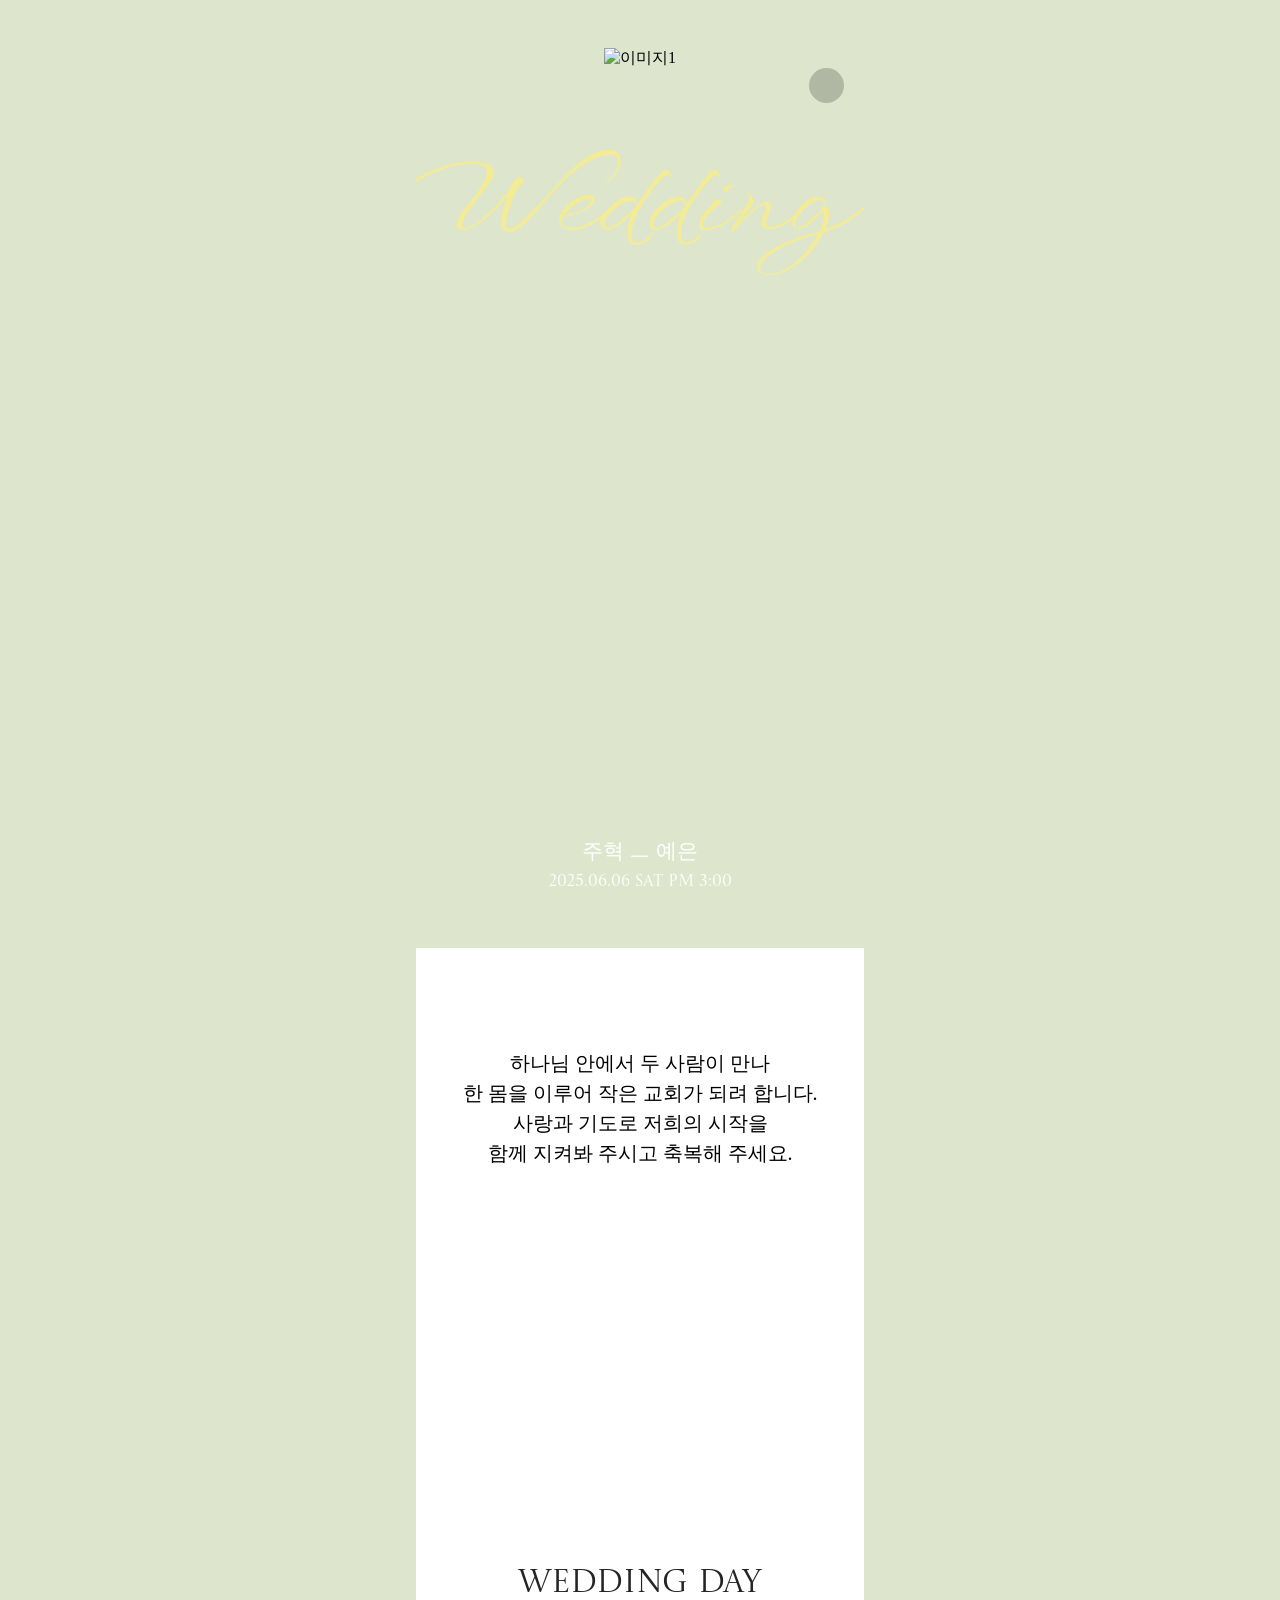
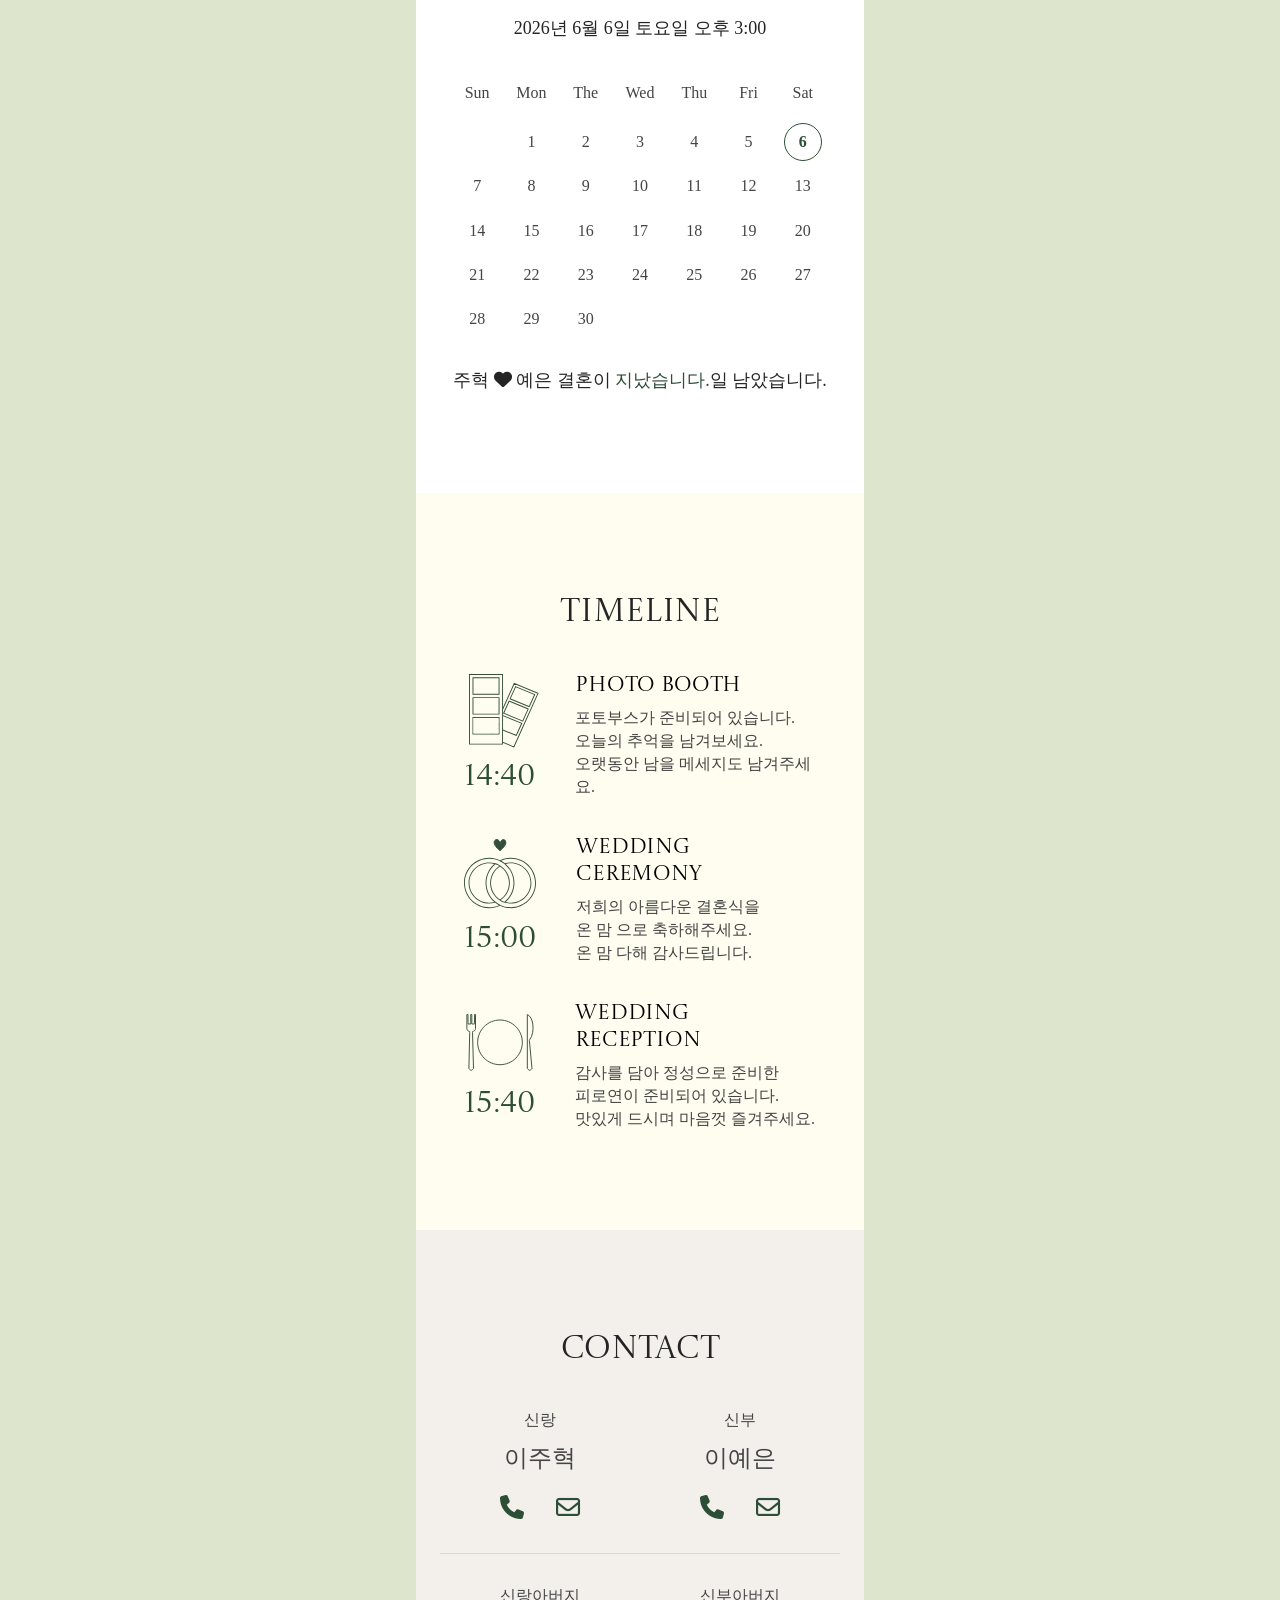
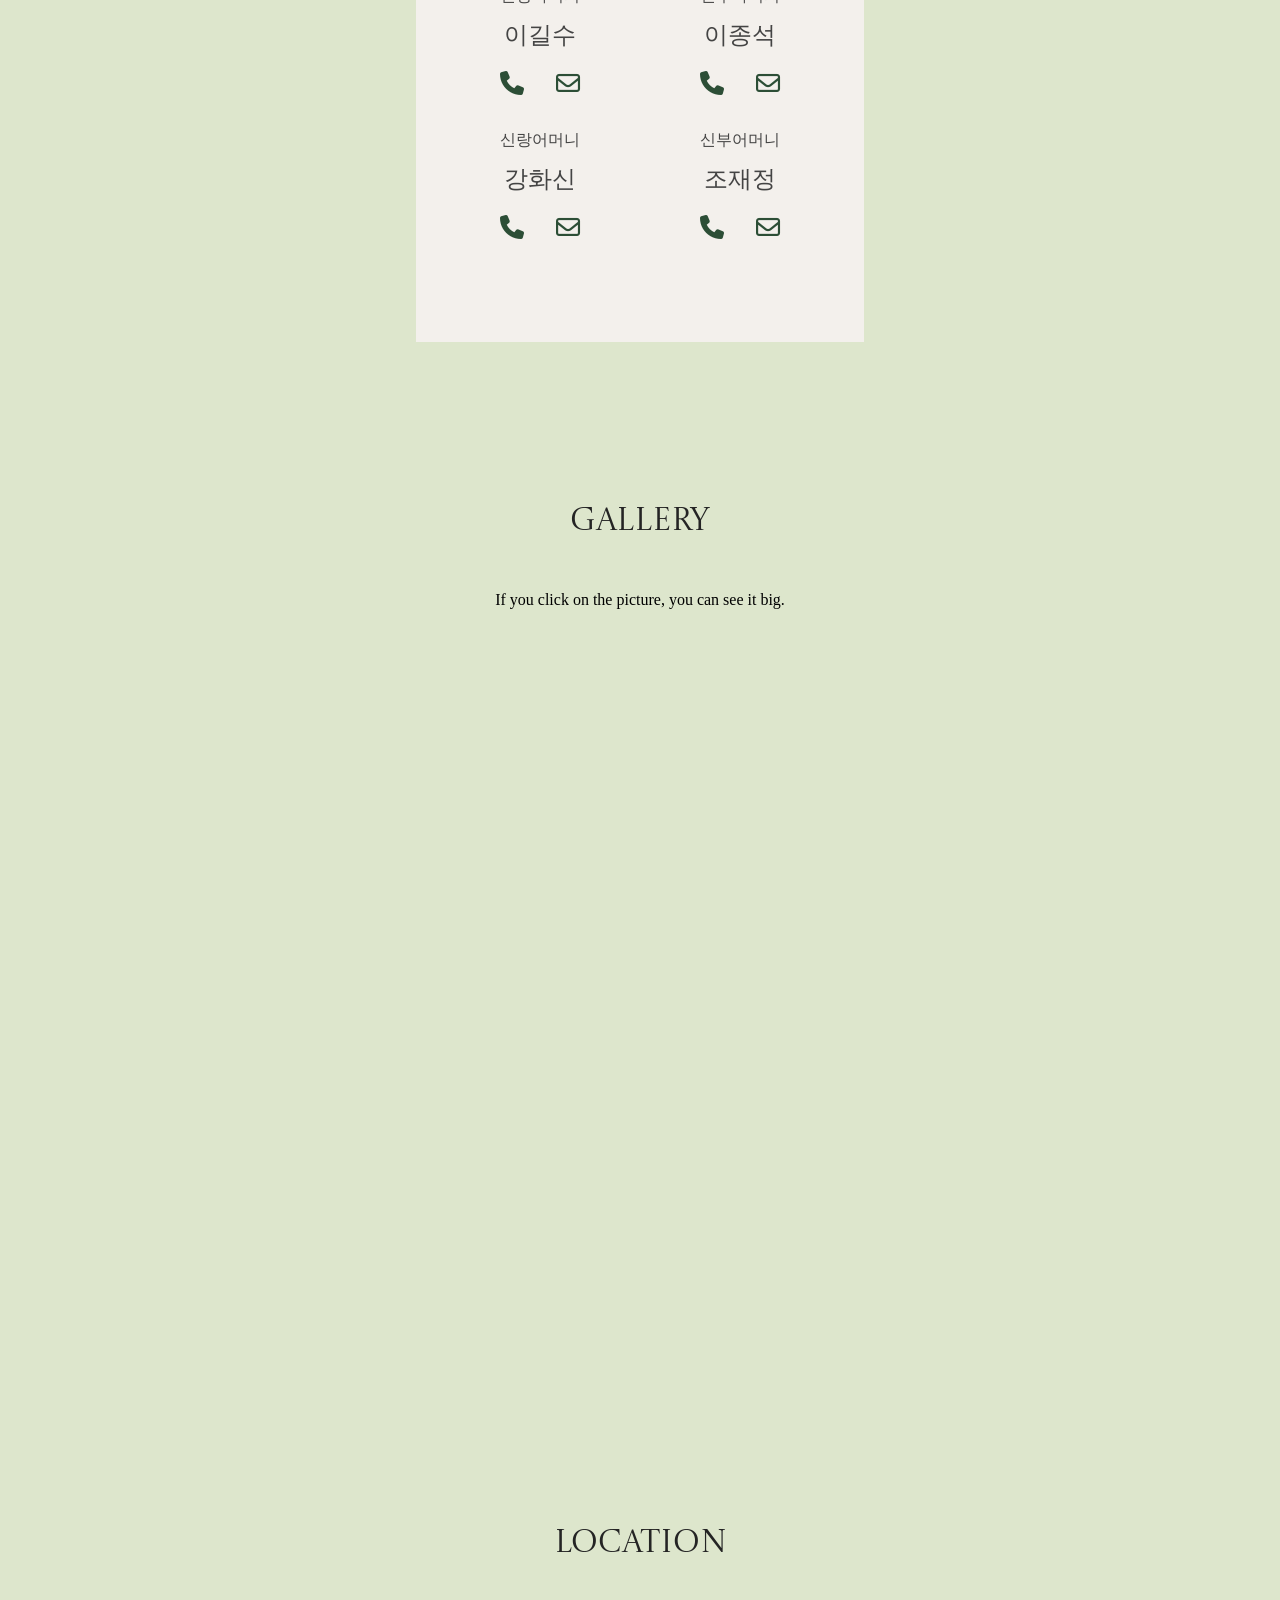
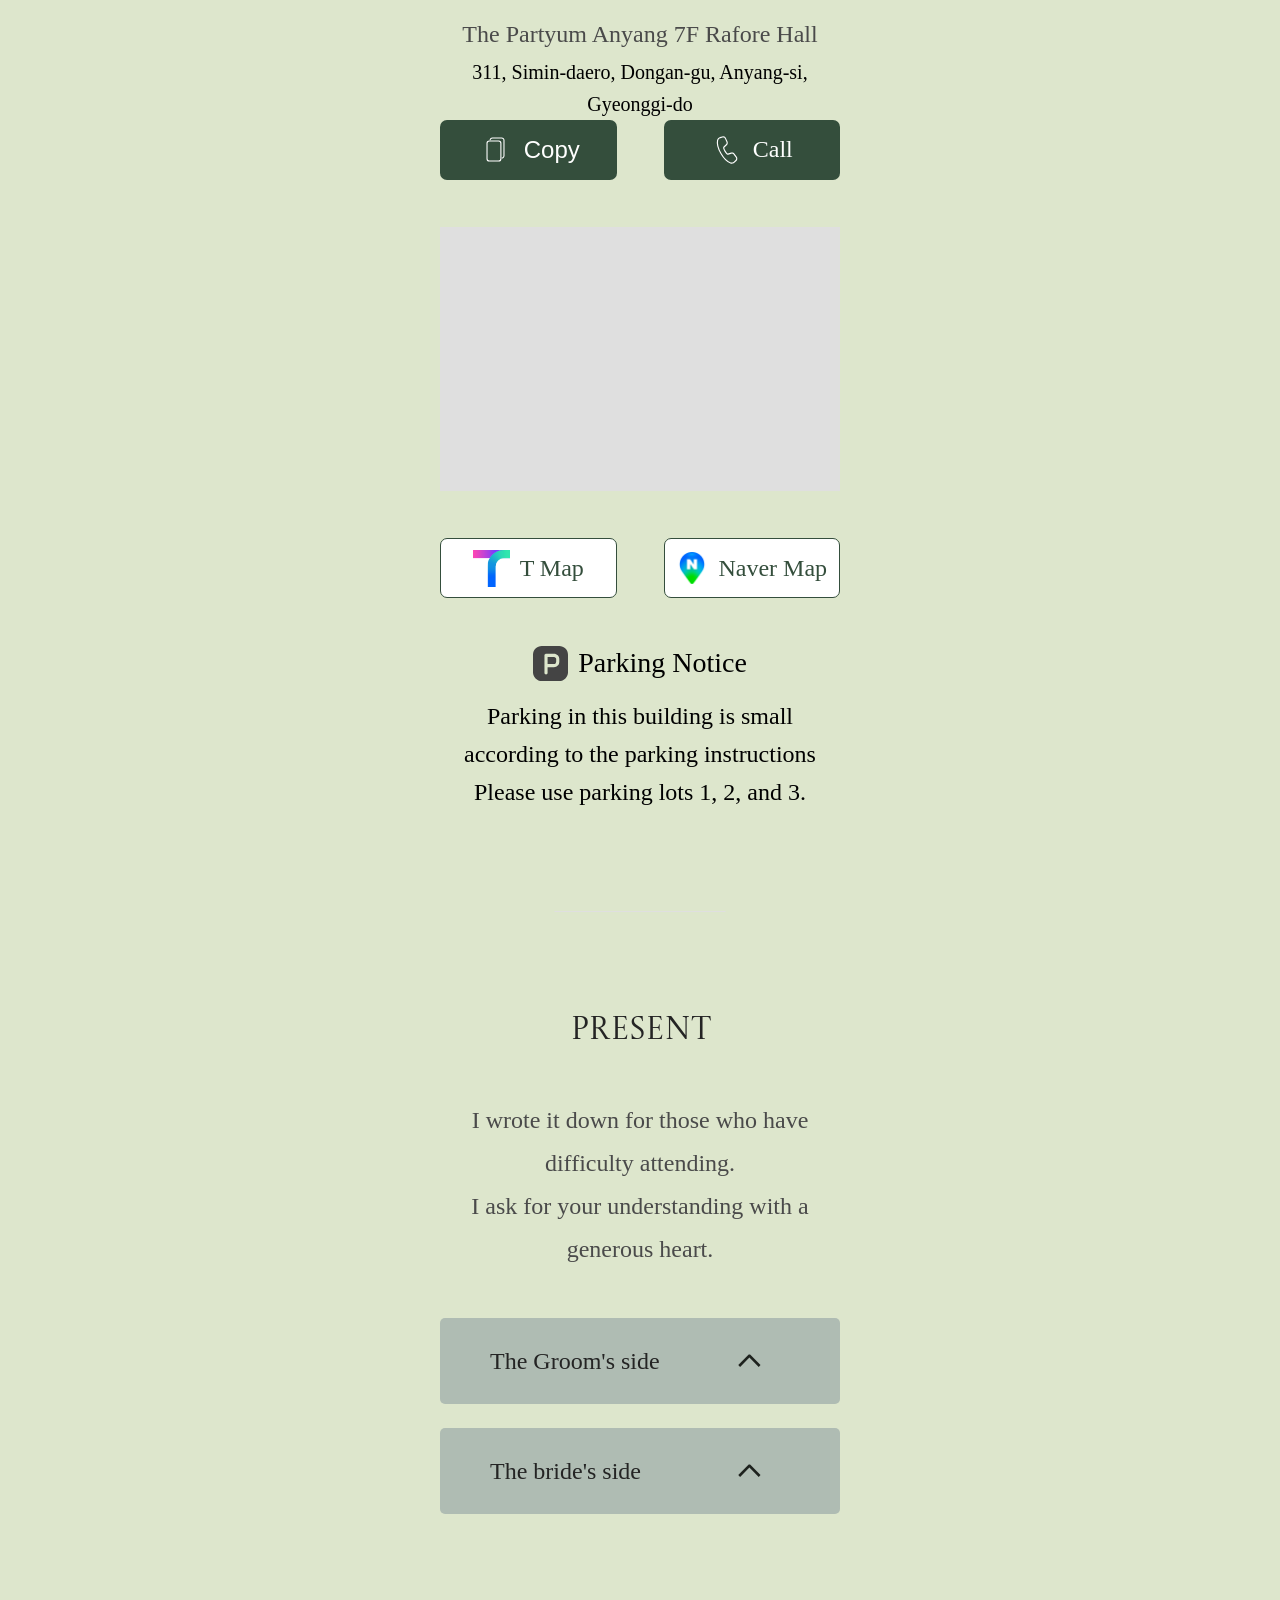
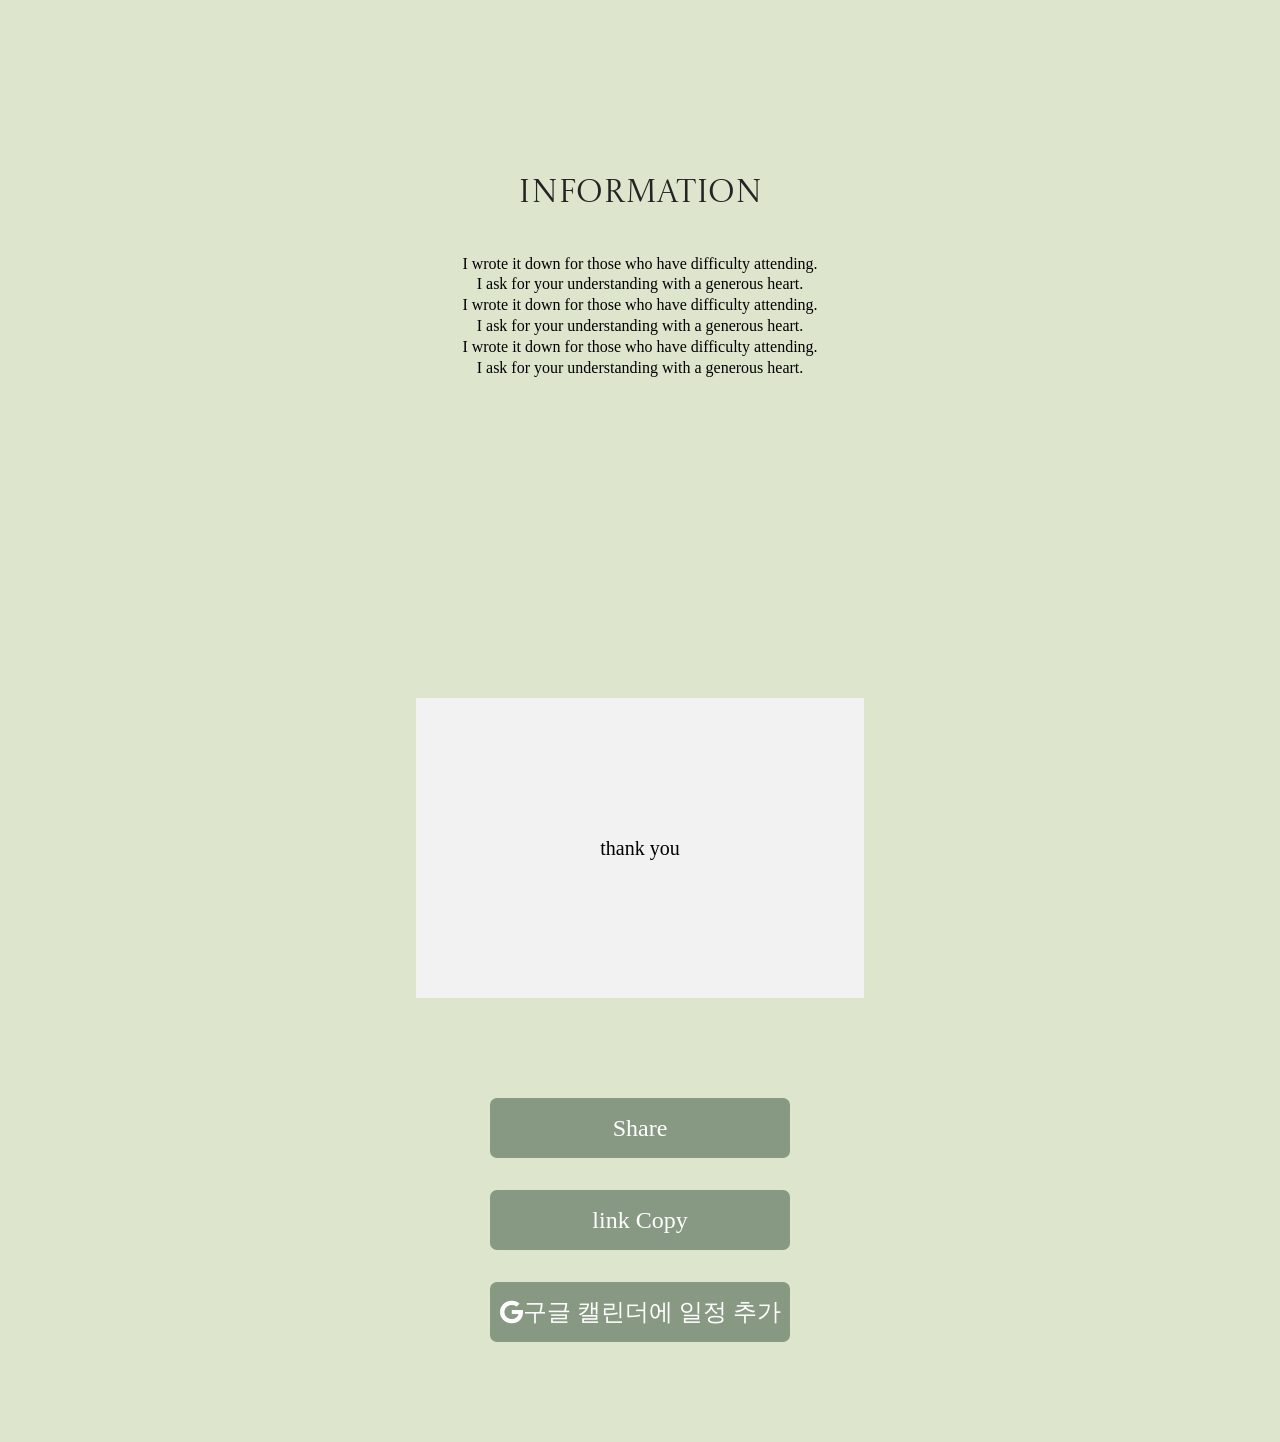
==== JHYE-letter.html @ 032bfebc "1차 진행중" ====
<!DOCTYPE html>
<html lang="en">
<head>
    <meta charset="UTF-8">
    <meta name="viewport" content="width=device-width, initial-scale=1.0">
    <title></title>
    <link rel="preconnect" href="https://fonts.googleapis.com">
    <link rel="preconnect" href="https://fonts.gstatic.com" crossorigin>
    <link href="https://fonts.googleapis.com/css2?family=Castoro+Titling&family=Noto+Sans+KR:wght@100;200;300;400;500;600;700;800;900&family=Noto+Serif+Display:ital,wght@0,100..900;1,100..900&family=Noto+Serif+KR:wght@200..900&family=Playfair+Display:ital,wght@0,400..900;1,400..900&family=WindSong:wght@400;500&display=swap" rel="stylesheet">
    <link rel="stylesheet" href="https://fonts.googleapis.com/earlyaccess/jejumyeongjo.css">
    
    <link rel="stylesheet" href="./css/reset.css">
    <link rel="stylesheet" href="./css/common.css">
    <link rel="stylesheet" href="https://cdnjs.cloudflare.com/ajax/libs/font-awesome/6.4.0/css/all.min.css">
    <link rel="stylesheet" href="https://cdn.jsdelivr.net/npm/swiper@12/swiper-bundle.min.css">

</head>
<body>
    <header>
        <audio id="bgmAudio" loop>
            <source src="./music/bg_music.mp3" type="audio/mp3" />
        </audio>

        <!-- 음악 컨트롤러 -->
        <button class="bgm_btn" aria-label="배경음악 재생/정지">
            <div class="eq-bars">
                <span></span><span></span><span></span><span></span>
            </div>
            <div class="pause-icon"><i class="fa-solid fa-play"></i></div>
        </button>
    </header>

    <!-- s: main -->
    <main id="main" class="main">

        <!-- s: section01 -->
        <section id="section01" class="section section01">
            <div class="inner">
                <div class="img_box">
                    <img src="./img/section01_v1.JPG" alt="이미지1">
                </div>
                <div class="text_box">
                    <h1 class="title">
                        Wedding
                    </h1>
                    <p class="desc">
                        주혁 ㅡ 예은
                    </p>
                    <p class="date">2025.06.06 SAT PM 3:00</p>
                </div>
            </div>
        </section>
        <!-- e: section01 -->

        <!-- s: section02 -->
        <section id="section02" class="section section02">
            <div class="inner">
                <!-- <h2 class="title">SubTitle</h2> -->
                <p class="desc">
                    하나님 안에서 두 사람이 만나<br>
                    한 몸을 이루어 작은 교회가 되려 합니다.<br>
                    사랑과 기도로 저희의 시작을<br>
                    함께 지켜봐 주시고 축복해 주세요.
                </p>
                <div class="img_box">
                </div>
                <div class="calendar">
                    <div class="calendar_header">
                        <h2 class="calendar_date">wedding day</h2>
                        <p class="calendar_sub-date">2026년 6월 6일 토요일 오후 3:00</p>
                        <!-- <p class="calendar_sub-date en">더 파티움 안양 7F 라포레홀</p> -->
                        <!-- <hr/> -->
                    </div>

                    <table class="calendar_table">
                        <thead>
                            <tr>
                                <th>Sun</th><th>Mon</th><th>The</th><th>Wed</th><th>Thu</th><th>Fri</th><th>Sat</th>
                            </tr>
                        </thead>
                        <tbody id="calendar_body"></tbody>
                    </table>
                    <p class="calendar_spot">
                        <!-- The Partyum 7F Rafore Hall -->
                    </p>
                    <p class="calendar_dday">
                        <strong>주혁 <i class="fa-solid fa-heart"></i> 예은</strong> 결혼이 <strong id="calendar_count" class="calendar_count"></strong>일 남았습니다.
                    </p>
                    
                </div>
            </div>
        </section>
        <!-- e: section02 -->

        <!-- s: section03 -->
        <!-- <section id="section03" class="section section03">
            <div class="inner">

                <div class="marquee" data-duration="20">
                    <div class="marquee_wrap">
                        <p class="marquee_text">
                            Whereas disregard and contempt for human rights have resulted
                        </p>
                    </div>
                </div>

                <div class="marquee" data-duration="18">
                    <div class="marquee_wrap">
                        <p class="marquee_text">
                            Whereas disregard and contempt for human rights have resulted
                        </p>
                    </div>
                </div>

                <div class="img_box">
                    <img src="" alt="이미지2"> 
                </div>
            </div>
        </section> -->
        <!-- e: section03 -->

        <!-- s: section04 -->
        <section id="section04" class="section section04">
            <div class="inner">
                <div class="plan">
                    <p class="tit">Timeline</p>
                    <ul class="plan_list">
                        <li class="plan_item">
                            <div class="plan_icon">
                                <i class="icon icon01">
                                    <img src="./img/plan_item_icon_01.svg">
                                </i>
                                <span class="time">14:40</span>
                            </div>
                            <div class="plan_text">
                                <p class="plan_tit">Photo Booth</p>
                                <p class="desc">
                                    포토부스가 준비되어 있습니다.<br>
                                    오늘의 추억을 남겨보세요.<br>
                                    오랫동안 남을 메세지도 남겨주세요.
                                </p>
                            </div>
                        </li>
                        <li class="plan_item">
                            <div class="plan_icon">
                                <i class="icon icon02">
                                    <img src="./img/plan_item_icon_02.svg">
                                </i>
                                <span class="time">15:00</span>
                            </div>
                            <div class="plan_text">
                                <p class="plan_tit">Wedding Ceremony</p>
                                <p class="desc">
                                    저희의 아름다운 결혼식을<br>
                                    온 맘 으로 축하해주세요.<br>
                                    온 맘 다해 감사드립니다.
                                </p>
                            </div>
                        </li>
                        <li class="plan_item">
                            <div class="plan_icon">
                                <i class="icon icon03">
                                    <img src="./img/plan_item_icon_03.svg">
                                </i>
                                <span class="time">15:40</span>
                            </div>
                            <div class="plan_text">
                                <p class="plan_tit">Wedding Reception</p>
                                <p class="desc">
                                    감사를 담아 정성으로 준비한<br>
                                    피로연이 준비되어 있습니다.<br>
                                    맛있게 드시며 마음껏 즐겨주세요.
                                </p>
                            </div>
                        </li>
                    </ul>
                </div>
            </div>
        </section>
        <!-- e: section04 -->

        <!-- s: section05 -->
        <section id="section05" class="section section05">
            <div class="inner">
                <div class="contact">
                    <p class="tit">Contact</p>
                    <div class="contact_wrap">
                        <ul class="contact_list bride">
                            <li class="contact_item">
                                <p class="role">신랑</p>
                                <p class="name">이주혁</p>
                                <div class="contact_icon">
                                    <a href="tel:010-9326-9312" title="이주혁에게 전화걸기">
                                        <i class="fa-solid fa-phone"></i>
                                    </a>
                                    <a href="sms:01093269312?body=결혼을 축하합니다." title="이주혁에게 메세지 보내기">
                                        <i class="fa-regular fa-envelope"></i>
                                    </a>
                                </div>
                            </li>
                            <li class="contact_item">
                                <p class="role">신부</p>
                                <p class="name">이예은</p>
                                <div class="contact_icon">
                                    <a href="tel:010-5119-5745" title="이예은에게 전화걸기">
                                        <i class="fa-solid fa-phone"></i>
                                    </a>
                                    <a href="sms:01051195745?body=결혼을 축하합니다." title="이예은에게 메세지 보내기">
                                        <i class="fa-regular fa-envelope"></i>
                                    </a>
                                </div>
                            </li>
                        </ul>
                        <ul class="contact_list parent">
                            <li class="contact_item">
                                <p class="role">신랑아버지</p>
                                <p class="name">이길수</p>
                                <div class="contact_icon">
                                    <a href="tel:010-5183-8965" title="이길수님께 전화걸기">
                                        <i class="fa-solid fa-phone"></i>
                                    </a>
                                    <a href="sms:01051838965?body=아들의 결혼을 축하합니다." title="이길수님께 메세지 보내기">
                                        <i class="fa-regular fa-envelope"></i>
                                    </a>
                                </div>
                            </li>
                            <li class="contact_item">
                                <p class="role">신부아버지</p>
                                <p class="name">이종석</p>
                                <div class="contact_icon">
                                    <a href="tel:010-5339-5745" title="이종석님께 전화걸기">
                                        <i class="fa-solid fa-phone"></i>
                                    </a>
                                    <a href="sms:01053395745?body=딸의 결혼을 축하합니다." title="이종석님께 메세지 보내기">
                                        <i class="fa-regular fa-envelope"></i>
                                    </a>
                                </div>
                            </li>
                            <li class="contact_item">
                                <p class="role">신랑어머니</p>
                                <p class="name">강화신</p>
                                <div class="contact_icon">
                                    <a href="tel:010-8302-2116" title="강화신님께 전화걸기">
                                        <i class="fa-solid fa-phone icon"></i>
                                    </a>
                                    <a href="sms:01083022116?body=아들의 결혼을 축하합니다." title="강화신님께 메세지 보내기">
                                        <i class="fa-regular fa-envelope icon"></i>
                                    </a>
                                </div>
                            </li>
                            <li class="contact_item">
                                <p class="role">신부어머니</p>
                                <p class="name">조재정</p>
                                <div class="contact_icon">
                                    <a href="tel:010-6334-5745" title="조재정님께 전화걸기">
                                        <i class="fa-solid fa-phone"></i>
                                    </a>
                                    <a href="sms:01063345745?body=딸의 결혼을 축하합니다." title="조재정님께 메세지 보내기">
                                        <i class="fa-regular fa-envelope"></i>
                                    </a>
                                </div>
                            </li>
                        </ul>
                    </div>
                </div>
            </div>
        </section>
        <!-- e: section05 -->

        <!-- s: section06 -->
        <section id="section06" class="section section06">
            <div class="inner">
                <div class="gallery">
                    <p class="tit">Gallery</p>
                    <p class="disc">If you click on the picture, you can see it big.</p>
                    <div class="swiper swiper-container gallery_swiper">
                        <ul class="swiper-wrapper gallery_list">
                            <li class="swiper-slide gallery_item">
                                <a href="javascript:;" class="swiper_btn"></a>
                            </li>
                            <li class="swiper-slide gallery_item">
                                <a href="javascript:;" class="swiper_btn"></a>
                            </li>
                            <li class="swiper-slide gallery_item">
                                <a href="javascript:;" class="swiper_btn"></a>
                            </li>
                            <li class="swiper-slide gallery_item">
                                <a href="javascript:;" class="swiper_btn"></a>
                            </li>
                            <li class="swiper-slide gallery_item">
                                <a href="javascript:;" class="swiper_btn"></a>
                            </li>
                            <li class="swiper-slide gallery_item">
                                <a href="javascript:;" class="swiper_btn"></a>
                            </li>
                            <li class="swiper-slide gallery_item">
                                <a href="javascript:;" class="swiper_btn"></a>
                            </li>
                            <li class="swiper-slide gallery_item">
                                <a href="javascript:;" class="swiper_btn"></a>
                            </li>
                            <li class="swiper-slide gallery_item">
                                <a href="javascript:;" class="swiper_btn"></a>
                            </li>
                            <li class="swiper-slide gallery_item">
                                <a href="javascript:;" class="swiper_btn"></a>
                            </li>
                        </ul>
                    </div>
                </div>
            </div>
        </section>
        <!-- e: section06 -->

        <!-- s: section07 -->
        <section id="section07" class="section section07">
            <div class="inner">
                <div class="location">
                    <p class="tit">Location</p>
                    <p class="sub_tit">The Partyum Anyang 7F Rafore Hall</p>
                    <p class="disc">311, Simin-daero, Dongan-gu, Anyang-si, Gyeonggi-do</p>
                    <div class="btn_wrap btn_wrap01">
                        <button title="복사하기" class="location_btn btn--copy" data-copy="311, Simin-daero, Dongan-gu, Anyang-si, Gyeonggi-do">
                            <img src="./img/location_btn_icon_01.svg" class="btn_icon btn_icon01">
                            <span class="btn_txt">Copy</span>
                        </button>
                        <a href="tel:031-731-5000" title="전화걸기" class="location_btn btn--link">
                            <img src="./img/location_btn_icon_02.svg" class="btn_icon btn_icon02">
                            <span class="btn_txt">Call</span>
                        </a>
                    </div>
                    <div class="map">

                    </div>
                    <div class="btn_wrap btn_wrap02">
                        <a href="" title="T맵 열기" class="location_btn location_btn--white btn--link">
                            <img src="./img/location_btn_icon_t.svg" class="btn_icon btn_icon01">
                            <span class="btn_txt">T Map</span>
                        </a>
                        <!-- <a href="" title="Kakao맵 열기" class="btn btn--white btn--link">
                            <img src="./img/location_btn_icon_02.svg" class="btn_icon btn_icon02">
                            <span class="btn_txt">Kakao Map</span>
                        </a> -->
                        <a href="" title="Naver지도 열기" class="location_btn location_btn--white btn--link">
                            <img src="./img/location_btn_icon_naver.png" class="btn_icon btn_icon02">
                            <span class="btn_txt">Naver Map</span>
                        </a>
                    </div>
                    <div class="info">
                        <p class="info_tit">
                            <img src="./img/location_info_icon.svg" class="info_icon">    
                            Parking Notice
                        </p>
                        <p class="info_desc">
                            Parking in this building is small<br>
                            according to the parking instructions<br>
                            Please use parking lots 1, 2, and 3.
                        </p>
                    </div>
                </div>
            </div>
        </section>
        <!-- e: section07 -->

        <!-- s: section08 -->
        <section id="section08" class="section section08">
            <div class="inner">
                <div class="present">
                    <p class="tit">Present</p>
                    <p class="sub_tit">
                        I wrote it down for those who have difficulty attending.<br>
                        I ask for your understanding with a generous heart.
                    </p>
                </div>
                <div class="present_wrap">
                    <div class="present_cont groom">
                        <a href="javascript:;" class="present_btn present_btn--link" title="groom's side open">
                            The Groom's side
                            <img src="./img/present_btn_arrow.svg" class="present_icon">
                        </a>
                        <ul class="present_list">
                            <li class="present_item">
                                <dl class="present_info">
                                    <div>
                                        <dt class="present_role">groom</dt> 
                                        <dd class="present_name">Hyukju Lee</dd>
                                    </div>
                                    <div>
                                        <dt class="present_bank">Toss</dt> 
                                        <dd class="present_num">123-4567-8910</dd>
                                    </div>
                                </dl>
                                <button class="present_btn--copy btn--copy" title="groom's side open" data-copy="123-4567-8910">
                                    <img src="./img/present_btn_copy.svg" class="present_icon--copy">
                                    복사하기
                                </button>
                            </li>
                            <li class="present_item">
                                <dl class="present_info">
                                    <div>
                                        <dt class="present_role">father</dt> 
                                        <dd class="present_name">sugil Lee</dd>
                                    </div>
                                    <div>
                                        <dt class="present_bank">Toss</dt> 
                                        <dd class="present_num">123-4567-8910</dd>
                                    </div>
                                </dl>
                                <button class="present_btn--copy btn--copy" title="복사하기" data-copy="123-4567-8910">
                                    <img src="./img/present_btn_copy.svg" class="present_icon--copy" >
                                    복사하기
                                </button>
                            </li>
                            <li class="present_item">
                                <dl class="present_info">
                                    <div>
                                        <dt class="present_role">mother</dt> 
                                        <dd class="present_name">hwashin kang</dd>
                                    </div>
                                    <div>
                                        <dt class="present_bank">Toss</dt> 
                                        <dd class="present_num">123-4567-8910</dd>
                                    </div>
                                </dl>
                                <button class="present_btn--copy btn--copy" title="복사하기" data-copy="123-4567-8910">
                                    <img src="./img/present_btn_copy.svg" class="present_icon--copy">
                                    복사하기
                                </button>
                            </li>
                        </ul>
                    </div>
                    <div class="present_cont bride">
                        <a href="javascript:;" class="present_btn present_btn--link" title="groom's side open">
                            The bride's side
                            <img src="./img/present_btn_arrow.svg" class="present_icon">
                        </a>
                        <ul class="present_list">
                            <li class="present_item">
                                <dl class="present_info">
                                    <div>
                                        <dt class="present_role">bride</dt> 
                                        <dd class="present_name">Eunye Lee</dd>
                                    </div>
                                    <div>
                                        <dt class="present_bank">Toss</dt> 
                                        <dd class="present_num">123-4567-8910</dd>
                                    </div>
                                </dl>
                                <button class="present_btn--copy btn--copy" title="복사하기" data-copy="123-4567-8910">
                                    <img src="./img/present_btn_copy.svg" class="present_icon--copy">
                                    복사하기
                                </button>
                            </li>
                            <li class="present_item">
                                <dl class="present_info">
                                    <div>
                                        <dt class="present_role">father</dt> 
                                        <dd class="present_name">Jongsu Lee</dd>
                                    </div>
                                    <div>
                                        <dt class="present_bank">Toss</dt> 
                                        <dd class="present_num">123-4567-8910</dd>
                                    </div>
                                </dl>
                                <button class="present_btn--copy btn--copy" title="복사하기" data-copy="123-4567-8910">
                                    <img src="./img/present_btn_copy.svg" class="present_icon--copy">
                                    복사하기
                                </button>
                            </li>
                            <li class="present_item">
                                <dl class="present_info">
                                    <div>
                                        <dt class="present_role">mother</dt> 
                                        <dd class="present_name">jaejung che</dd>
                                    </div>
                                    <div>
                                        <dt class="present_bank">Toss</dt> 
                                        <dd class="present_num">123-4567-8910</dd>
                                    </div>
                                </dl>
                                <button class="present_btn--copy btn--copy" title="복사하기" data-copy="123-4567-8910">
                                    <img src="./img/present_btn_copy.svg" class="present_icon--copy">
                                    복사하기
                                </button>
                            </li>
                        </ul>
                    </div>
                </div>
            </div>
        </section>
        <!-- e: section08 -->

        <!-- s: section09 -->
        <section id="section09" class="section section09">
            <div class="inner">
                <div class="information">
                    <p class="tit">Information</p>
                    <p class="desc">
                        I wrote it down for those who have difficulty attending.<br>
                        I ask for your understanding with a generous heart.<br>
                        I wrote it down for those who have difficulty attending.<br>
                        I ask for your understanding with a generous heart.<br>
                        I wrote it down for those who have difficulty attending.<br>
                        I ask for your understanding with a generous heart.
                    </p>
                </div>
            </div>
        </section>
        <!-- e: section09 -->

        
        <!-- s: section10 -->
        <section id="section10" class="section section10">
            <div class="inner">
                <div class="thank">
                    <p class="desc">
                        thank you
                    </p>
                </div>
            </div>
        </section>
        <!-- e: section10 -->
    </main>
    <!-- e: main -->

    <!-- s: footer -->
    <footer class="footer">
        <div class="footer_btn_wrap">
            <a href="javascript:;" class="footer_btn btn--link">Share</a>
            <a href="javascript:;" class="footer_btn btn--copy" data-copy="link Copy">link Copy</a>
            <a 
            href="https://www.google.com/calendar/render?action=TEMPLATE&text=예은%20결혼&dates=20260606T150000/20260606T170000&ctz=Asia/Seoul&location=더파티움안양%207층라포레홀."
            target="_blank" class="footer_btn btn--share">
                <i class="fa-brands fa-google"></i>
                <span>구글 캘린더에 일정 추가</span>
            </a>
        </div>
    </footer>
    <!-- e: footer -->

    <!-- s: toast copy -->
    <div class="toast" id="toastCopy">
        <p class="toast_txt">
            <img src="./img/toast_check_icon.svg" class="toast_icon">
            <span>복사가 완료되었습니다.</span>
        </p>
    </div>
    <!-- e: toast copy-->

    <!-- s: toast music -->
    <div class="toast--music">
        <p class="toast_txt">
            <span>배경음악이 준비되어 있습니다.</span>
        </p>
    </div>
    <!-- e: toast music-->

    <!-- s: gallery modal -->
    <div class="section06_modal">
        <button class="modal_close_btn">
            <img src="./img/modal_close_icon.svg" class="modal_close_icon">
        </button>
        <div class="swiper swiper-container gallery_modal_swiper">
            <ul class="swiper-wrapper">
                <li class="swiper-slide"></li>
                <li class="swiper-slide"></li>
                <li class="swiper-slide"></li>
                <li class="swiper-slide"></li>
                <li class="swiper-slide"></li>
                <li class="swiper-slide"></li>
                <li class="swiper-slide"></li>
                <li class="swiper-slide"></li>
                <li class="swiper-slide"></li>
                <li class="swiper-slide"></li>
            </ul>
        </div>
        <div class="modal_control_box">
            <div class="swiper-button-next"></div>
            <div class="swiper-button-prev"></div>
            <div class="swiper-pagination"></div>
        </div>
    </div>
    <!-- e: gallery modal -->

</body>
<script src="https://code.jquery.com/jquery-3.7.1.min.js"></script>
<script src="https://cdn.jsdelivr.net/npm/gsap@3.13.0/dist/gsap.min.js"></script>
<script src="https://cdn.jsdelivr.net/npm/swiper@12/swiper-bundle.min.js"></script>
<script src="./js/common.js"></script>

</html>
---- css/common.css ----
/* s: header */
header {
    position: relative;
	max-width: 28rem;
    width: 100%;
}
.bgm_btn {
    position: absolute;
    top: 1.25rem; /* 20px */
    right: 1.25rem; /* 20px */
    z-index: 9999;
    width: 35px;
    height: 35px;
    display: flex;
    align-items: center;
    justify-content: center;
    background: rgba(0,0,0,0.2);
    backdrop-filter: blur(4px);
    border-radius: 50%;
    cursor: pointer;
}
/* EQ 애니메이션 */
.eq-bars {
    display: flex;
    align-items: flex-end;
    gap: 2px;
    height: 10px;
}
.eq-bars span {
    width: 2px;
    background: #ffffff;
    border-radius: 3px;
    animation: eq 1.1s infinite ease-in-out;
    transform-origin: bottom;
}
.eq-bars span:nth-child(1) { animation-delay: 0.3s; }
.eq-bars span:nth-child(2) { animation-delay: 0.35s; }
.eq-bars span:nth-child(3) { animation-delay: 0.15s; }
.eq-bars span:nth-child(4) { animation-delay: 0.5s; }

@keyframes eq {
    0% { height: 2px; }
    50% { height: 10px; }
    100% { height: 5px; }
}

/* 정지 아이콘 */
.pause-icon {
    display: none;
    color: #fff;
    font-size: 0.7rem; /* 18px */
}
/* 음악이 정지된 상태 */
.bgm_btn.paused .eq-bars {
    display: none;
}
.bgm_btn.paused .pause-icon {
    display: block;
}
/* e: header */

.section .tit {
    margin-bottom: 2.37rem;;
    font-family: 'Castoro Titling';
    letter-spacing: -0.02rem;
    font-size: 2rem;
    color: #242424;
}
.section .disc {
    /* margin-bottom: 47px;
    font-size: 24px;
    color: #4A4A4A; */
}


/* s: section01 */
.section01 {
    position: relative;
    display: flex;
    justify-content: center;
    width: 100%;
    height: 900px;
    text-align: center;
}
.section01 .inner {
    padding: 0 0;
}
.section01 .img_box {
    position: relative;
    width: 100%;
    height: 100%;
} 
.section01 .img_box img {
    position: absolute;
    left: 50%;
    top: 0;
    width: auto;
    height: 100%;
    transform: translateX(-50%);
}
.section01 .text_box {
    position: absolute;
    top: 0;
    left: 50%;
    width: 100%;
    padding: 0 1.5rem;
    color: #fff;
    transform: translateX(-50%);
}
.section01 .title {
    font-family: 'WindSong';
    font-size: 6.81rem;
    color: #FAED87;
    opacity: 0.8;
    margin-top: 90px;
    margin-left: -63px;
}
.section01 .desc {
    margin-top: 557px;
    font-family: 'Jeju Myeongjo';
    font-weight: 100;
    font-size: 1.3rem;
}
.section01 .date {
    margin-top: 8px;
    font-family: 'Castoro Titling';
    font-weight: 100;
    font-size: 1rem;
}
/* e: section01 */

/* s: section02 */
.section02 {
    padding: 6.25rem 0 6.25rem;
    background-color: #ffffff;
}
.section02 .desc {
    font-weight: 200;
    font-size: 1.25rem;
    line-height: 1.5;
}
.section02 .img_box {
    margin: 6.25rem 0 8rem;
    width: 100%;
    height: 168px;
    background-image: url('../img/section02.jpg');
    background-attachment: fixed;
    background-size: contain;
    background-position: center center;
    background-repeat: no-repeat;
    border-radius: 5px;
    overflow: auto;
}
.section02 .calendar {
	max-width: 28rem;
    margin: 0 auto;
    background: #fff;
    /* border-radius: 14px;
    box-shadow: 0 2px 10px rgba(0,0,0,0.05); */
    /* padding: 36px 24px 40px; */
}
.section02 .calendar_date {
    font-family: 'Castoro Titling';
    letter-spacing: -0.02rem;
    font-size: 2rem;
    color: #242424;
}
.section02 .calendar_sub-date {
    margin: 0.7rem 0 2.7rem;
    /* font-family: 'Jeju Myeongjo'; */
    font-size: 1.125rem;
    color: #242424;
}
.section02 .calendar_sub-date.en {
    margin: 0.7rem 0 2.37rem;
    /* font-family: 'Jeju Myeongjo'; */
    /* font-family: "Playfair Display", serif; */
    /* font-family: 'Castoro Titling'; */
    /* font-family: "Noto Serif Display", serif; */
    text-transform: none;
    font-size: 1.125rem;
    color: #242424;
}
/* .section02 .calendar hr {
    border: none;
    border-top: 1px solid #eee;
    margin: 18px 0;
}
*/
.section02 .calendar_table {
    width: 95%;
    border-collapse: collapse;
    table-layout: fixed;
    margin: 0 auto;
}
.section02 .calendar_table th {
    padding-bottom: 1rem;
    font-size: 1rem;
    color: #444444;
}
.section02 .calendar_table td {
    padding: 0.2rem 0.5rem;
    font-size: 1rem;
    color: #444444;
}
.section02 .calendar_table td span {
    display: inline-flex;
    justify-content: center;
    align-items: center;
    width: 38px;
    height: 38px;
    border-radius: 50%;
    border-color:#2c4e36;
    transition: all 0.3s ease;
}
.today {
    font-weight: 600;
    color: #2c4e36;
    border: 1px solid #242424;
}
/* .section02 .calendar_spot {
    margin: 1.5rem 0 2.37rem;
    font-size: 1.5rem;
    color: #242424;
} */
.calendar_dday {
    margin-top: 1.7rem;
    font-size: 1.125rem;
    color: #242424;
}
.calendar_dday .calendar_count {
    color: #2c4e36;
    /* font-size: 1.125rem; */
    font-weight: 500;
}

/* e: section02 */

/* s: section03 */
/* .section03 .inner {
    position: relative;
}
.section03 .desc {
    position: absolute;
    top: 50%;
    left: 0;
    font-size: 20px;
    line-height: 1.4;
    transform: translateY(-50%);
}
.section03 .img_box {
    margin: 0 auto;
    width: 300px;
    height: 400px;
    background-color: #f2f2f2;
} */
/* e: section03 */

/* s: section04 */
.section04 {
    padding: 6.25rem 0 6.25rem;
    background-color: #fffdef;
}
.section04 .plan_list {
    display: flex;
    flex-direction: column;
    align-items: center;
    gap: 2.2rem;

}
.section04 .plan_item {
    display: flex;
    align-items: center;
    gap: 2.5rem;
    max-width: 24.375rem;
    width: 88%;
}
.section04 .plan_icon {
    display: flex;
    flex-direction: column;
    align-items: center;
    gap: 0.3rem;
}
.section04 .plan_icon .icon01 {
    margin: 0 -0.6rem 0 0;
    width: 4.4rem;
}
.section04 .plan_icon .icon02 {
    width: 4.5rem;
}
.section04 .plan_icon .icon03 {
    width: 4.3rem;
}
.section04 .plan_icon .time {
    font-family: 'Castoro Titling';
    font-size: 1.875rem;
    color: #2c4e36;
}
.section04 .plan_text {
    text-align: left;
}
.section04 .plan_text .plan_tit {
    font-family: "Noto Serif Display", serif; 
    font-family: 'Castoro Titling';
    font-weight: 200;
    margin-bottom: 0.5rem;
    letter-spacing: -0.01rem;
    font-size: 1.3rem;
}
.section04 .plan_text .desc {
    font-size: 1rem;
    line-height: 1.43;
    color: #444444;
}
/* e: section04 */

/* s: section05 */
.section05 {
    padding: 6.25rem 0 6.25rem;
    background-color: #F3F0EC;
}
.section05 .contact_wrap {
    display: flex;
    flex-direction: column;
    justify-content: center;
}
.section05 .contact_list {
    display: flex;
    justify-content: center;
    gap: 3.56rem;
}
.section05 .contact_list.bride {
    padding-bottom: 2rem;
    border-bottom: 1px solid #D9D9D9;
}
.section05 .contact_list.parent {
    flex-wrap: wrap;
    padding-top: 2rem;
    gap: 2rem 3.56rem;
}
.section05 .contact_item {
    width: 8.93rem;
}
.section05 .contact_item .role {
    margin-bottom: 0.8rem;
    font-size: 1rem;
    color: #444444;
}
.section05 .contact_item .name {
    margin-bottom: 1.25rem;
    font-size: 1.5rem;
    font-weight: 300;
    color: #444444;
}
.section05 .contact_item .contact_icon {
    display: flex;
    justify-content: center;
    align-items: center;
    gap: 2rem;
}
.section05 .contact_item .contact_icon .fa-phone {
    font-size: 1.5rem;
    color: #2c4e36;
}
.section05 .contact_item .contact_icon .fa-envelope {
    font-size: 1.5rem;
    color: #2c4e36;
}
/* e: section05 */

/* s: section06 */
.section06 {
    padding: 160px 0;
}
.section06 .tit {
    margin-bottom: 47px;
}
.section06 .gallery_swiper {
    width: 490px;
    height: 653px;
}
.section06 .gallery_swiper .swiper_btn {
    width: 100%;
    height: 100%;
}
.section06 .gallery_item {
    display: flex;
    align-items: center;
    justify-content: center;
    border-radius: 20px;
    background-color: #4A4A4A;
    overflow: hidden;
}

.section06_modal {
    position: fixed;
    left: 50%;
    top: 0;
    z-index: 9999;
    display: none;
    max-width: 700px;
    width: 100%;
    height: 100vh;
    padding: 70px 24px;
	background: rgba(255, 255, 255, 0.65);
    backdrop-filter: blur(6px);
	-webkit-backdrop-filter: blur(6px);
    transform: translateX(-50%);
}
.section06_modal .gallery_modal_swiper {
    width: 100%;
    height: 100%;
}
.section06_modal .gallery_modal_swiper .swiper-slide {
    display: flex;
    align-items: center;
    justify-content: center;
    width: 100%;
    height: 100%;
    background-color: #f2f2f2;
}
.section06_modal .modal_close_btn {
    position: absolute;
    right: 20px;
    top: 20px;
    display: flex;
    align-items: center;
    justify-content: center;
    width: 50px;
    height: 50px;
    background-color: transparent;
}
.section06_modal .modal_control_box {
    position: absolute;
    left: 50%;
    bottom: 30px;
    width: 100%;
    transform: translateX(-50%);
}
.section06_modal .modal_control_box .swiper-button-next,
.section06_modal .modal_control_box .swiper-button-prev {
    top: 50%;
    color: #000000;
    margin-top: 0;
    transform: translateY(-50%);
}
.section06_modal .modal_control_box .swiper-button-next svg,
.section06_modal .modal_control_box .swiper-button-prev svg {
    height: 80%;
}
.section06_modal .swiper-pagination {
    top: 50%;
    bottom: auto;
    margin-top: 0;
    transform: translateY(-50%);
}
.section06_modal .swiper-pagination > span {
    font-size: 20px;
}
/* e: section06 */

/* s: section07 */
.section07 {
    position: relative;
    padding: 100px 0;
}
.section07::after {
    content: "";
    position: absolute;
    left: 50%;
    bottom: -1px;
    width: 171px;
    height: 1px;
    background-color: #dfdfdf;
    transform: translateX(-50%);
}
.section07 .tit {
    margin-bottom: 47px;
}
.section07 .sub_tit {
    font-size: 24px;
    line-height: 43px;
    color: #4A4A4A;
}
.section07 .disc {
    font-size: 20px;
    line-height: 32px;
}
.section07 .btn_wrap {
    display: flex;
    align-items: center;
    justify-content: center;
    gap: 47px;
    margin-bottom: 47px;
}
.section07 .location_btn {
    display: inline-flex;
    align-items: center;
    justify-content: center;
    gap: 10px;
    width: 186px;
    height: 60px;
    font-size: 24px;
    color: #ffffff;
    background-color: #344E3C;
    border-radius: 7px;
}
.section07 .location_btn .btn_icon01 {
    width: 37px;
}
.section07 .location_btn .btn_icon02 {
    width: 32px;
}
.section07 .map {
    max-width: 652px;
    width: 100%;
    height: 264.6px;
    background-color: #dfdfdf;
}
.section07 .btn_wrap02 {
    margin-top: 47px;
}
.section07 .location_btn--white {
    color: #344E3C;
    background-color: #ffffff;
    border: 1px solid #344E3C;
}
.section07 .info_icon {
    width: 35px;
}
.section07 .info_tit {
    display: flex;
    align-items: center;
    justify-content: center;
    gap: 10px;
    margin-bottom: 15px;
    font-size: 28px;
}
.section07 .info_desc {
    font-size: 24px;
    line-height: 38px;
}
/* e: section07 */

/* s: section08 */
.section08 {
    padding: 100px 0;
}
.section08 .tit {
    margin-bottom: 47px;
}
.section08 .sub_tit {
    margin-bottom: 47px;
    font-size: 24px;
    line-height: 43px;
    color: #4A4A4A;
}
.section08 .present_cont {
    max-width: 600px;
    width: 100%;
    margin: 0 auto;
}
.section08 .present_cont.bride {
    margin-top: 24px;
}
.section08 .present_btn {
    display: flex;
    align-items: center;
    justify-content: space-between;
    width: 100%;
    height: 86px;
    padding: 0px 50px;
    font-size: 24px;
    color: #242424;
    background-color: #AFBCB3;
    border-radius: 5px;
}
.section08 .present_btn .present_icon {
    width: 84px;
}
.section08 .present_btn.on .present_icon {
    transform: rotate(180deg);
    transition: transform 0.3s ease;
}
.section08 .present_list {
    display: none;
    width: 100%;
    padding: 32px 24px;
    background-color: rgb(175, 188, 179, 0.22);
}
.section08 .present_item {
    display: flex;
    align-items: center;
    justify-content: space-between;
    width: 100%;
    height: 135px;
    margin-bottom: 24px;
    padding: 0 24px;
    font-size: 24px;
    color: #242424;
    background-color: #FFFFFF;
    border-radius: 5px;
}
.section08 .present_list .present_item:last-child {
    margin-bottom:  0;
}
.section08 .present_item .present_info {
    display: flex;
    flex-direction: column;
    text-align: left;
    gap: 20px;
}
.section08 .present_item .present_info > div {
    display: flex;
    align-items: center;
}
.section08 .present_item .present_info > div dt {
    width: 100px;
}
.section08 .present_item .present_btn--copy {
    display: inline-flex;
    align-items: center;
    justify-content: center;
    gap: 5px;
    width: 165px;
    height: 65px;
    background-color: #AFBCB3;
    border-radius: 5px;
}
.section08 .present_btn--copy .present_icon--copy {
    width: 37px;
}
/* e: section08 */

/* s: section09*/
.section09 {
    padding: 160px 0;
}
/* e: section09 */

/* s: section10 */
.section10 {
    padding: 160px 0 100px;
}
.section10 .inner {
    padding: 0 0;
}
.section10 .desc {
    display: flex;
    align-items: center;
    justify-content: center;
    width: 100%;
    height: 300px;
    font-size: 20px;
    background-color: #f2f2f2;
}
/* e: section10 */

/* s: footer */
.footer {
    width: 100%;
    padding-bottom: 100px;
}
.footer_btn_wrap {
    display: flex;
    flex-direction: column;
    justify-content: center;
    align-items: center;
    gap: 32px;;
}
.footer .footer_btn {
    display: inline-flex;
    align-items: center;
    justify-content: center;
    width: 300px;
    height: 60px;
    font-size: 24px;
    background-color: rgb(52, 78, 60, 0.5);
    color: #fff;
    border-radius: 7px;
}
/* e: footer */
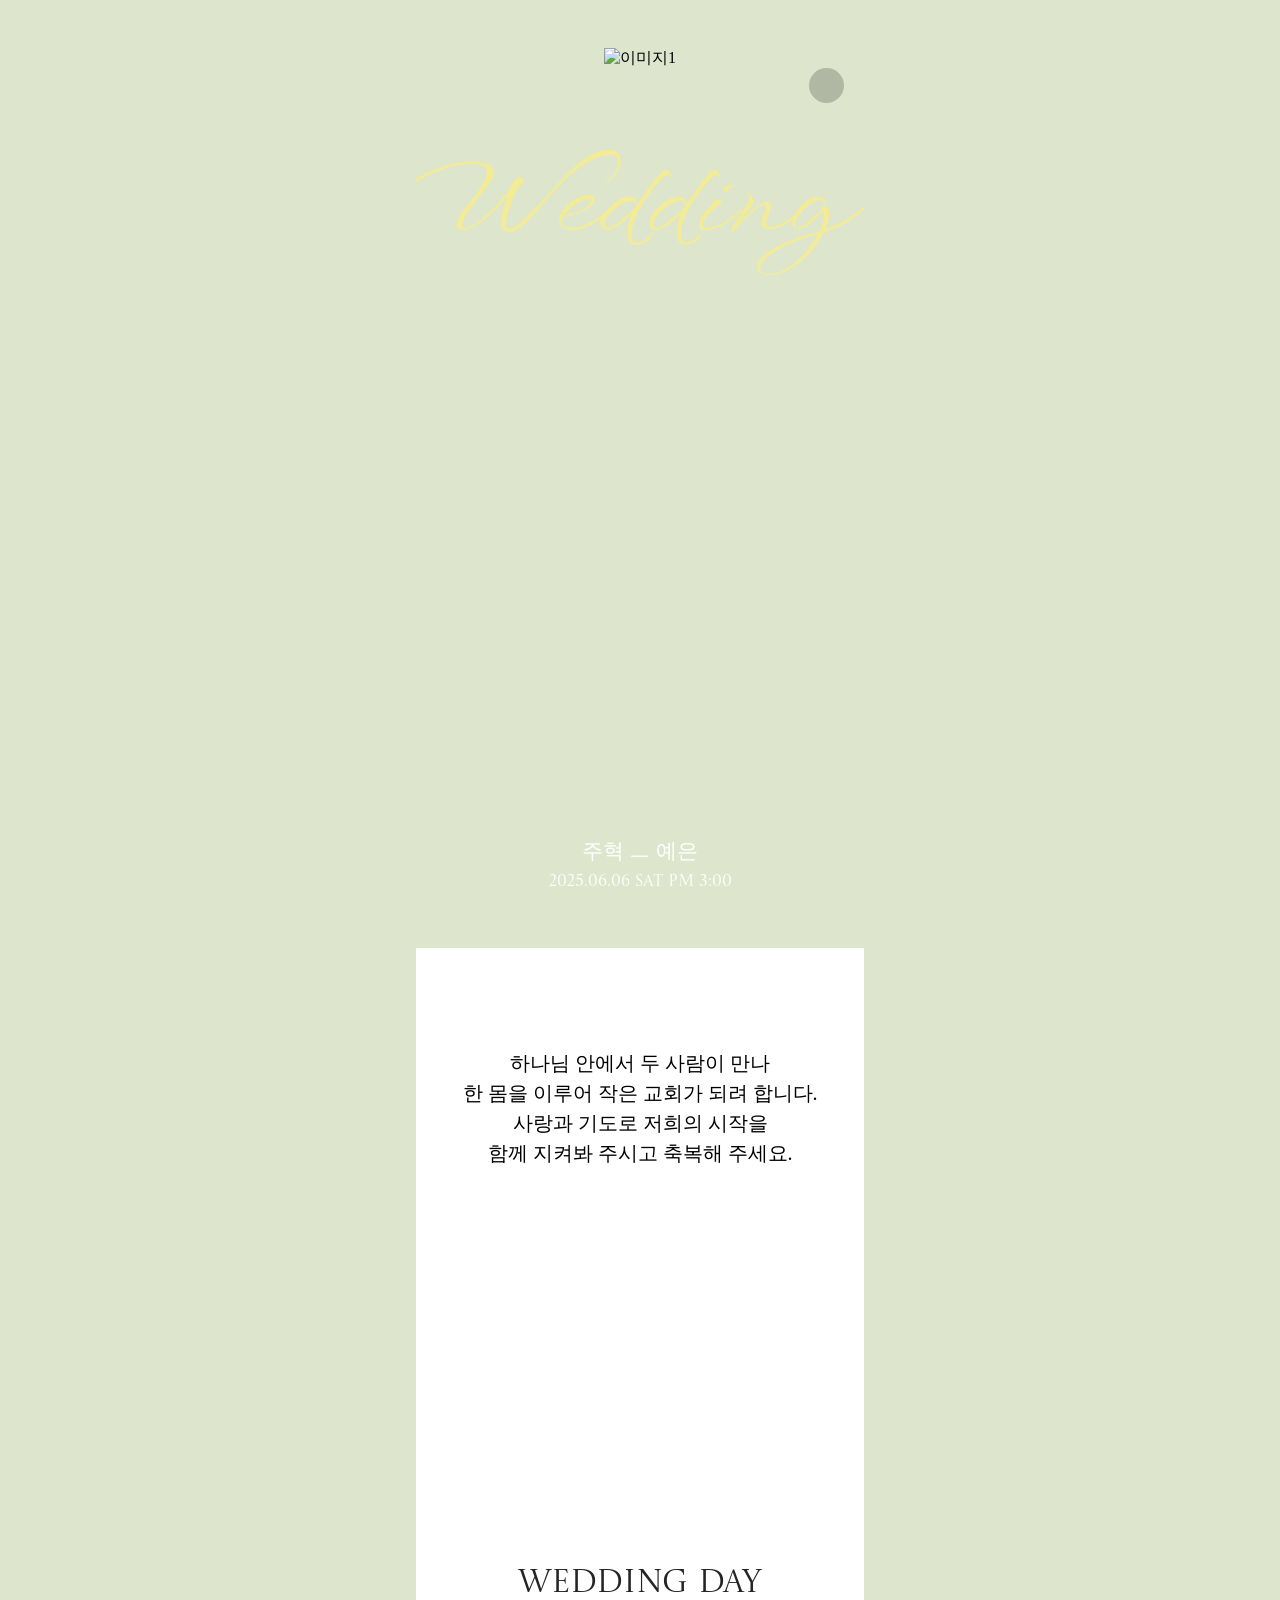
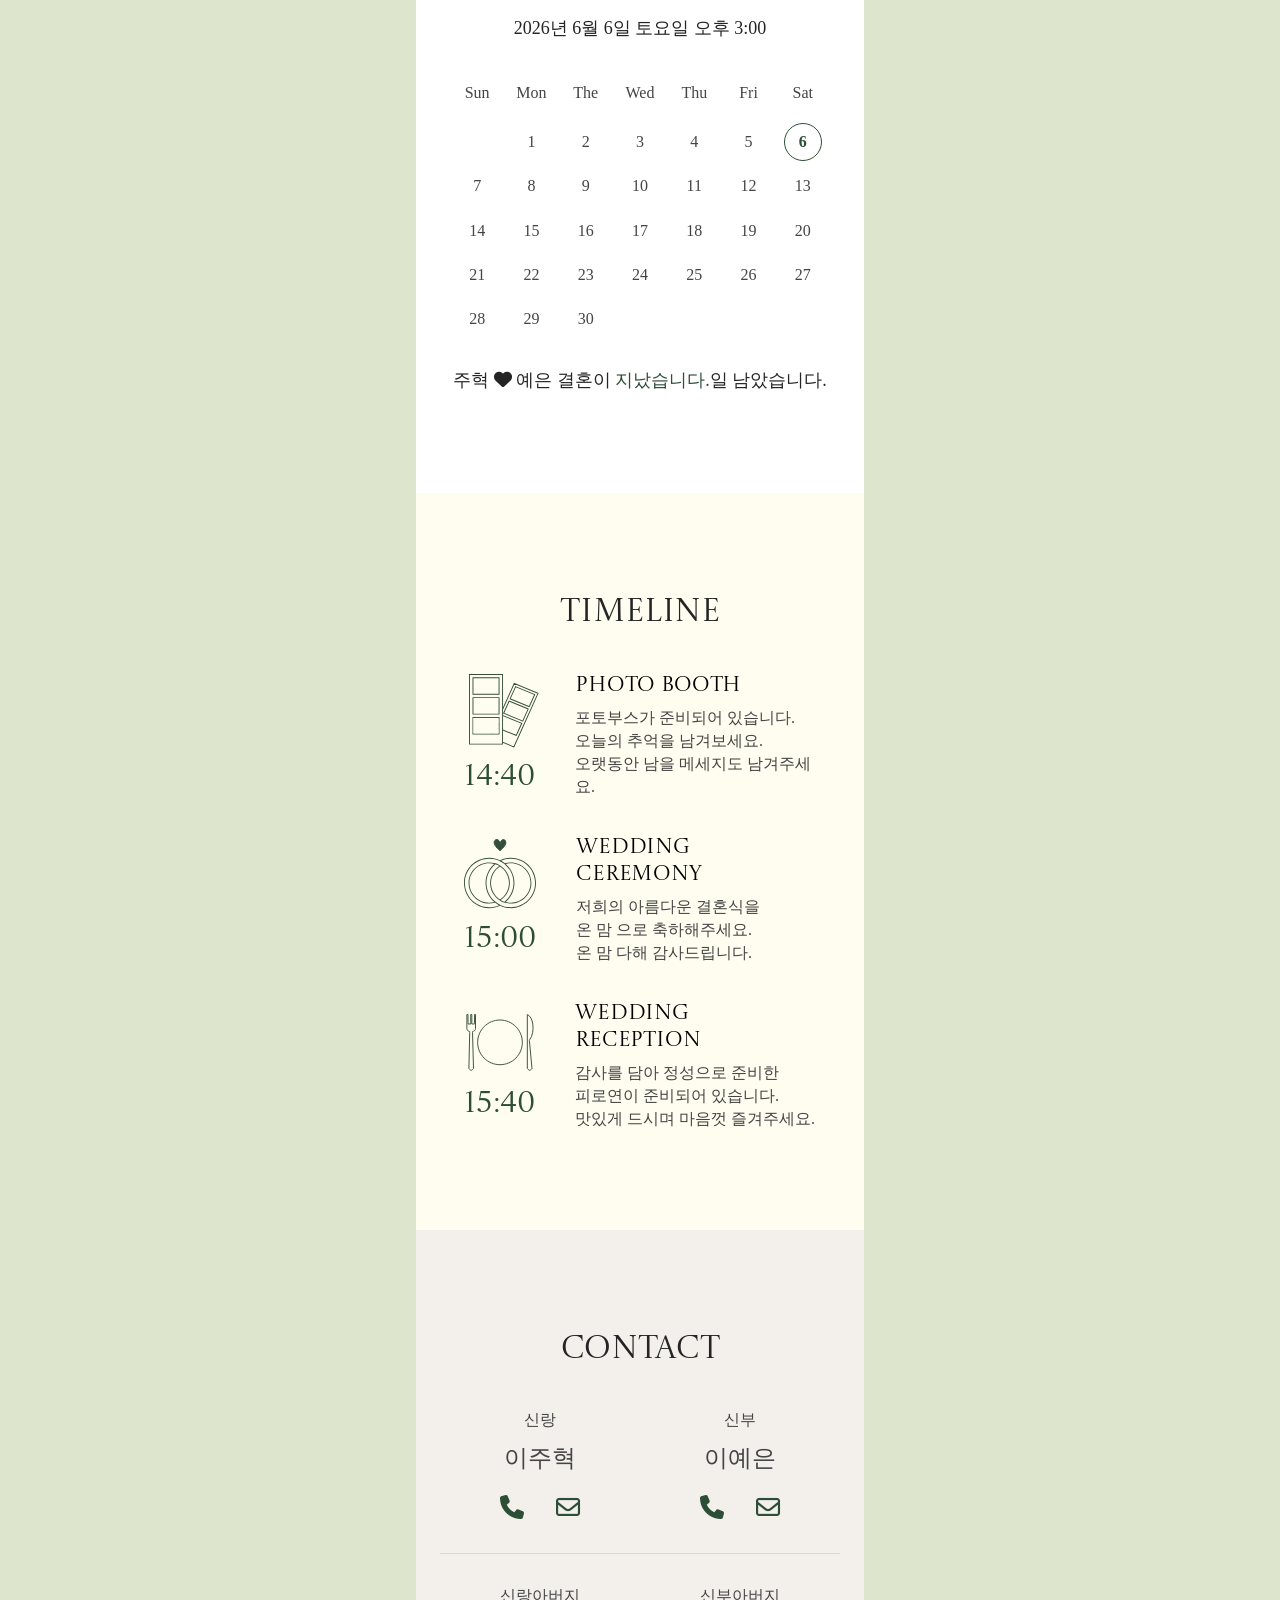
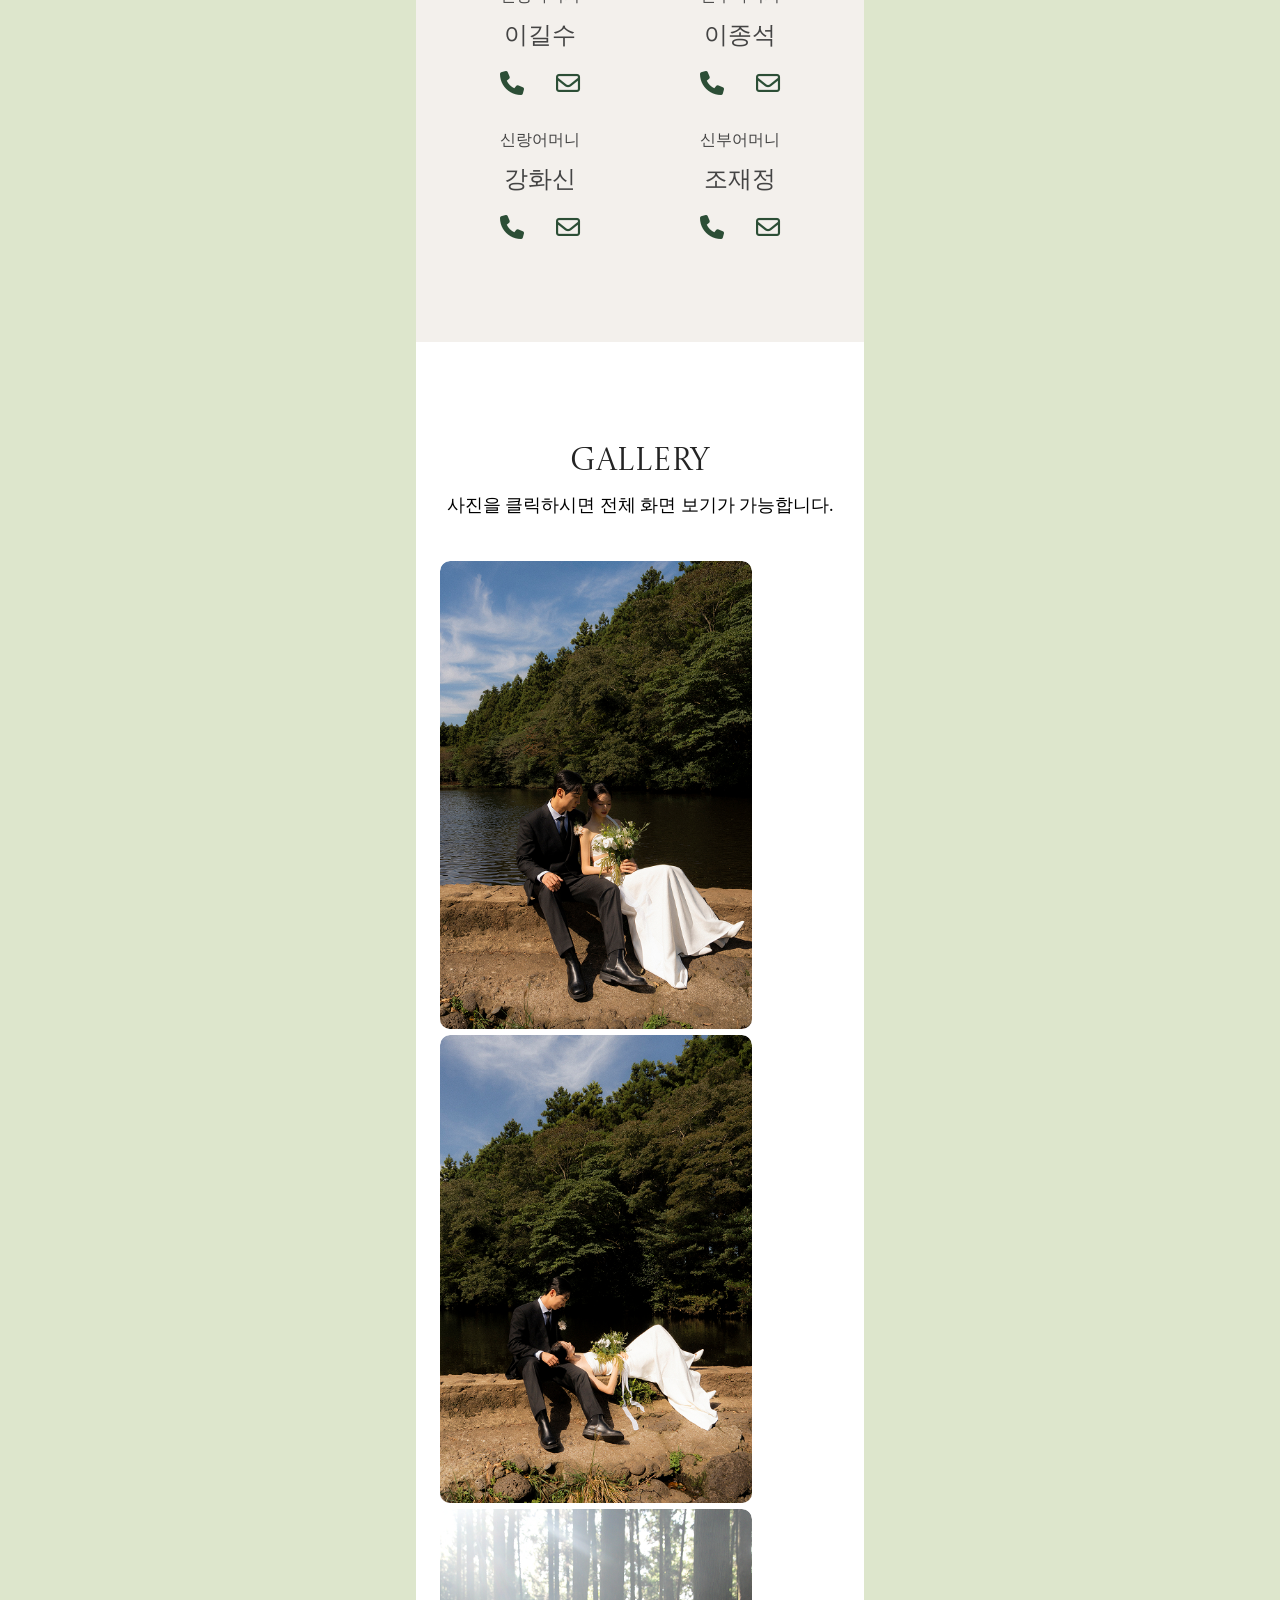
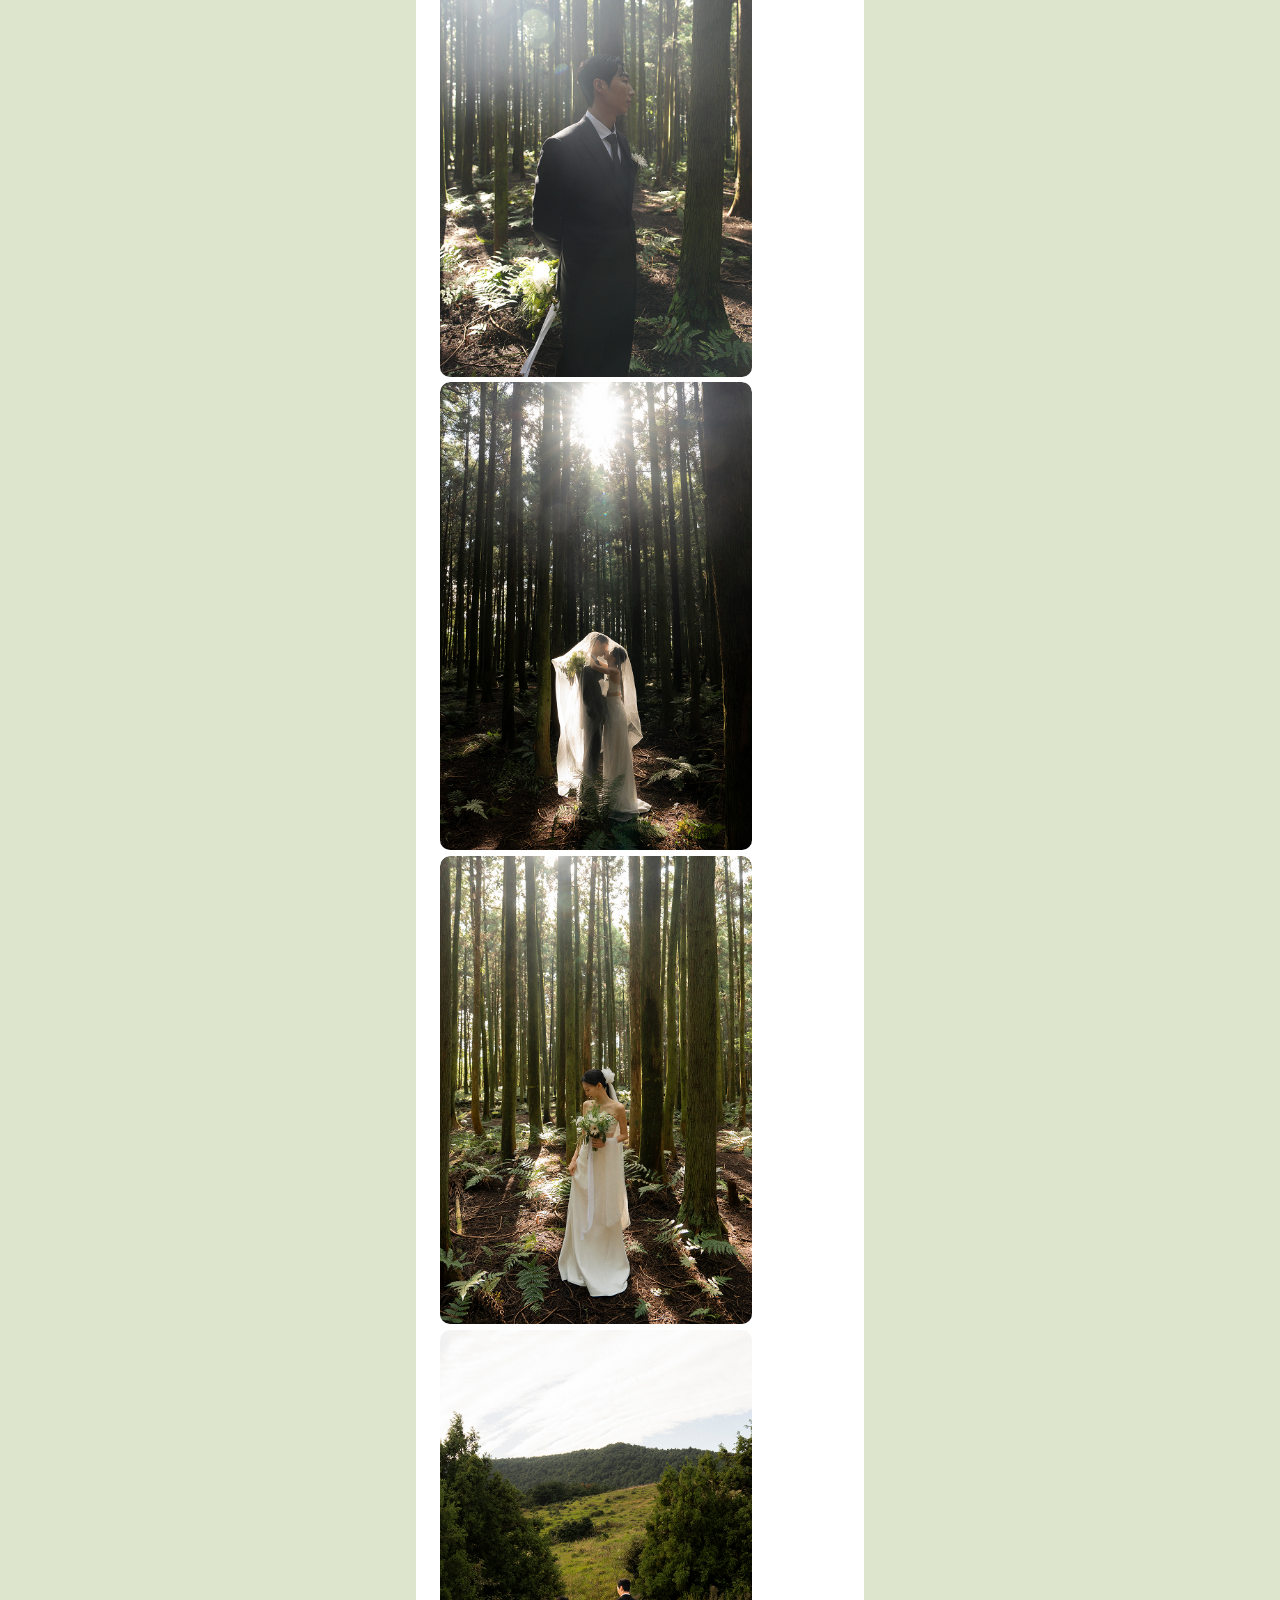
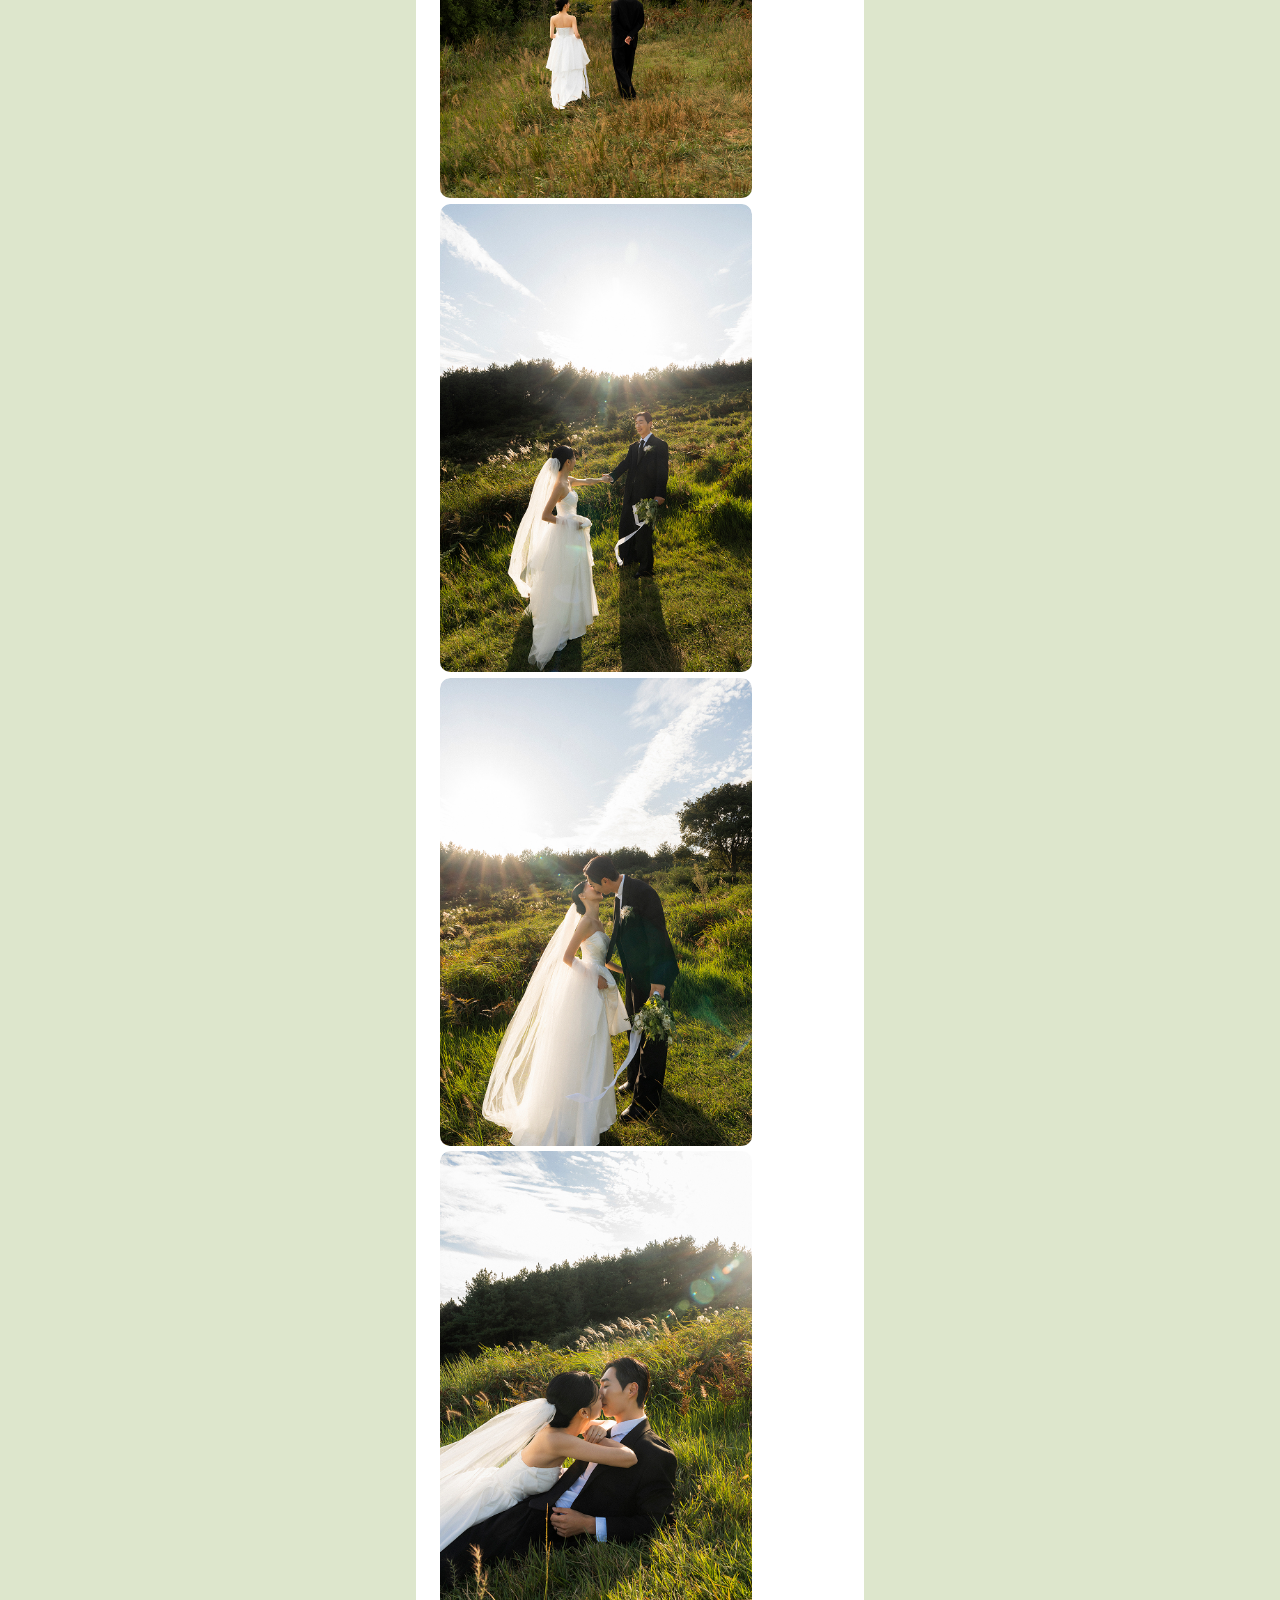
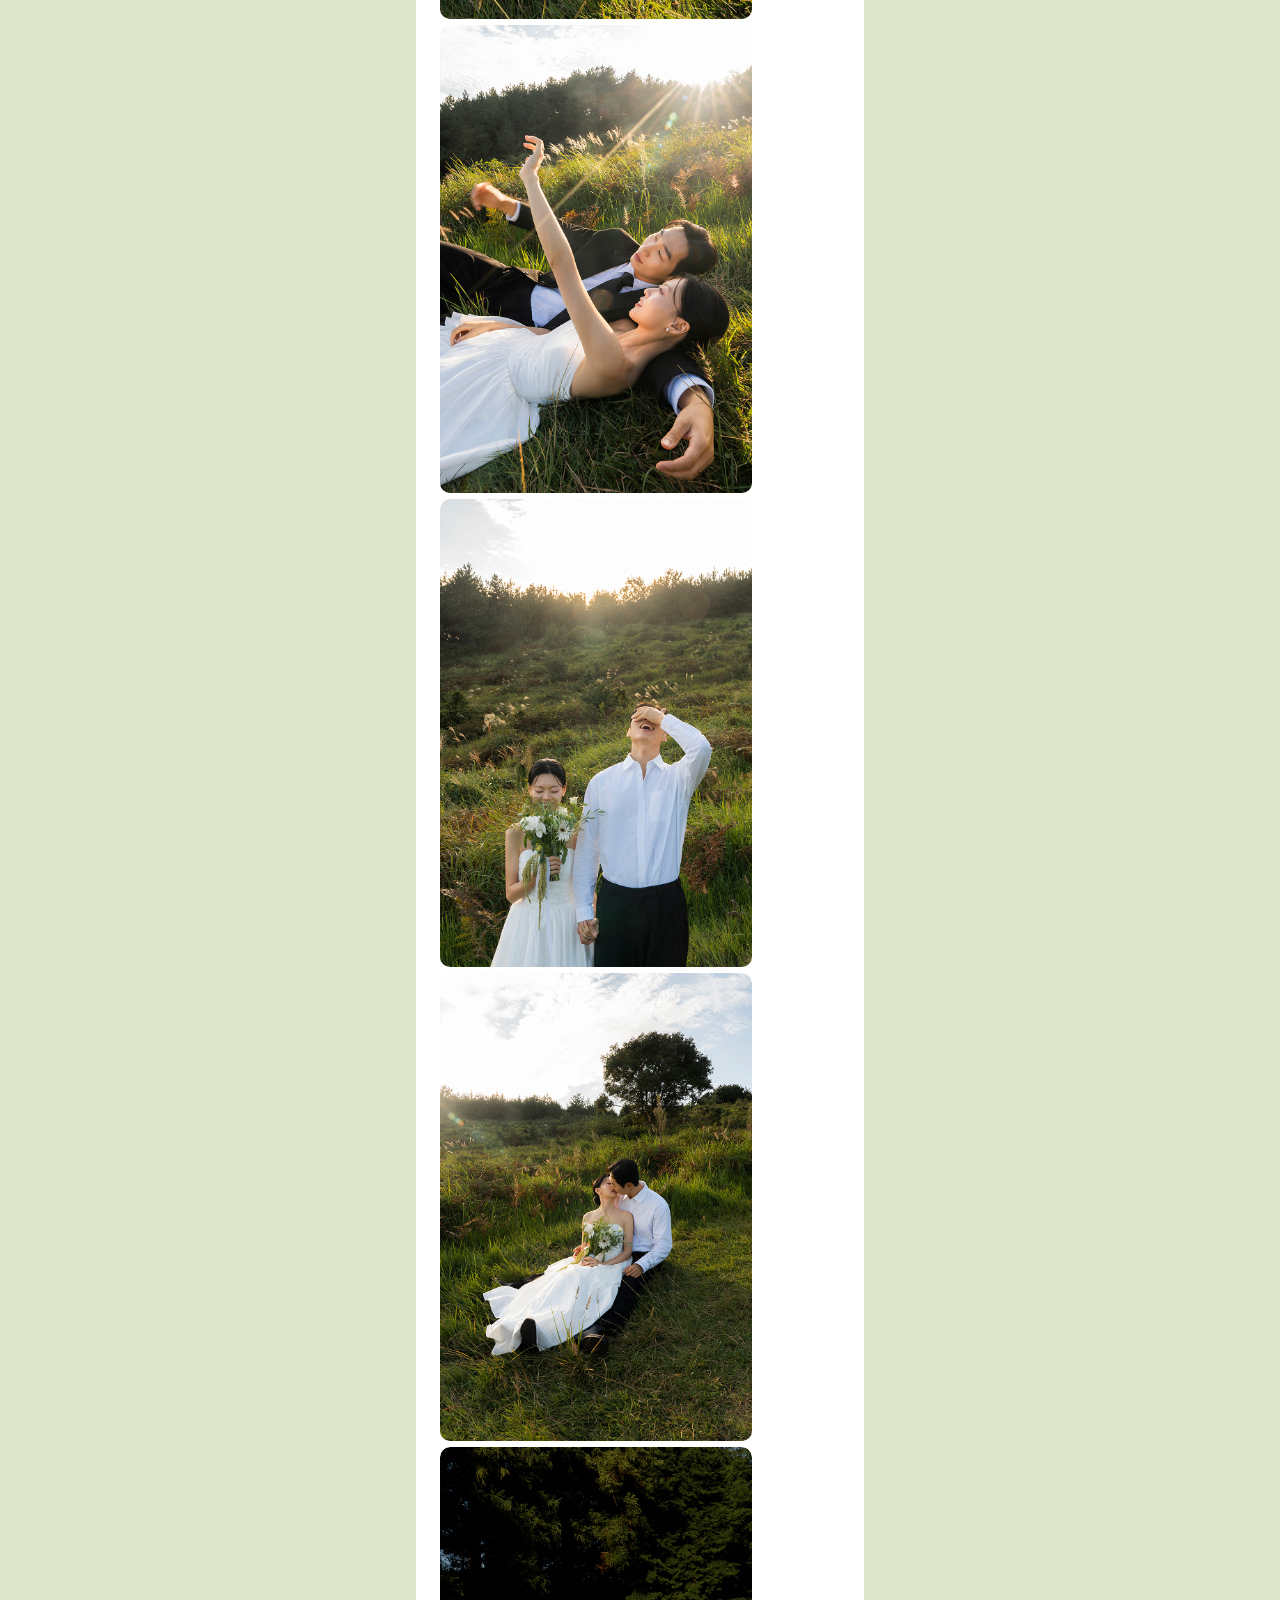
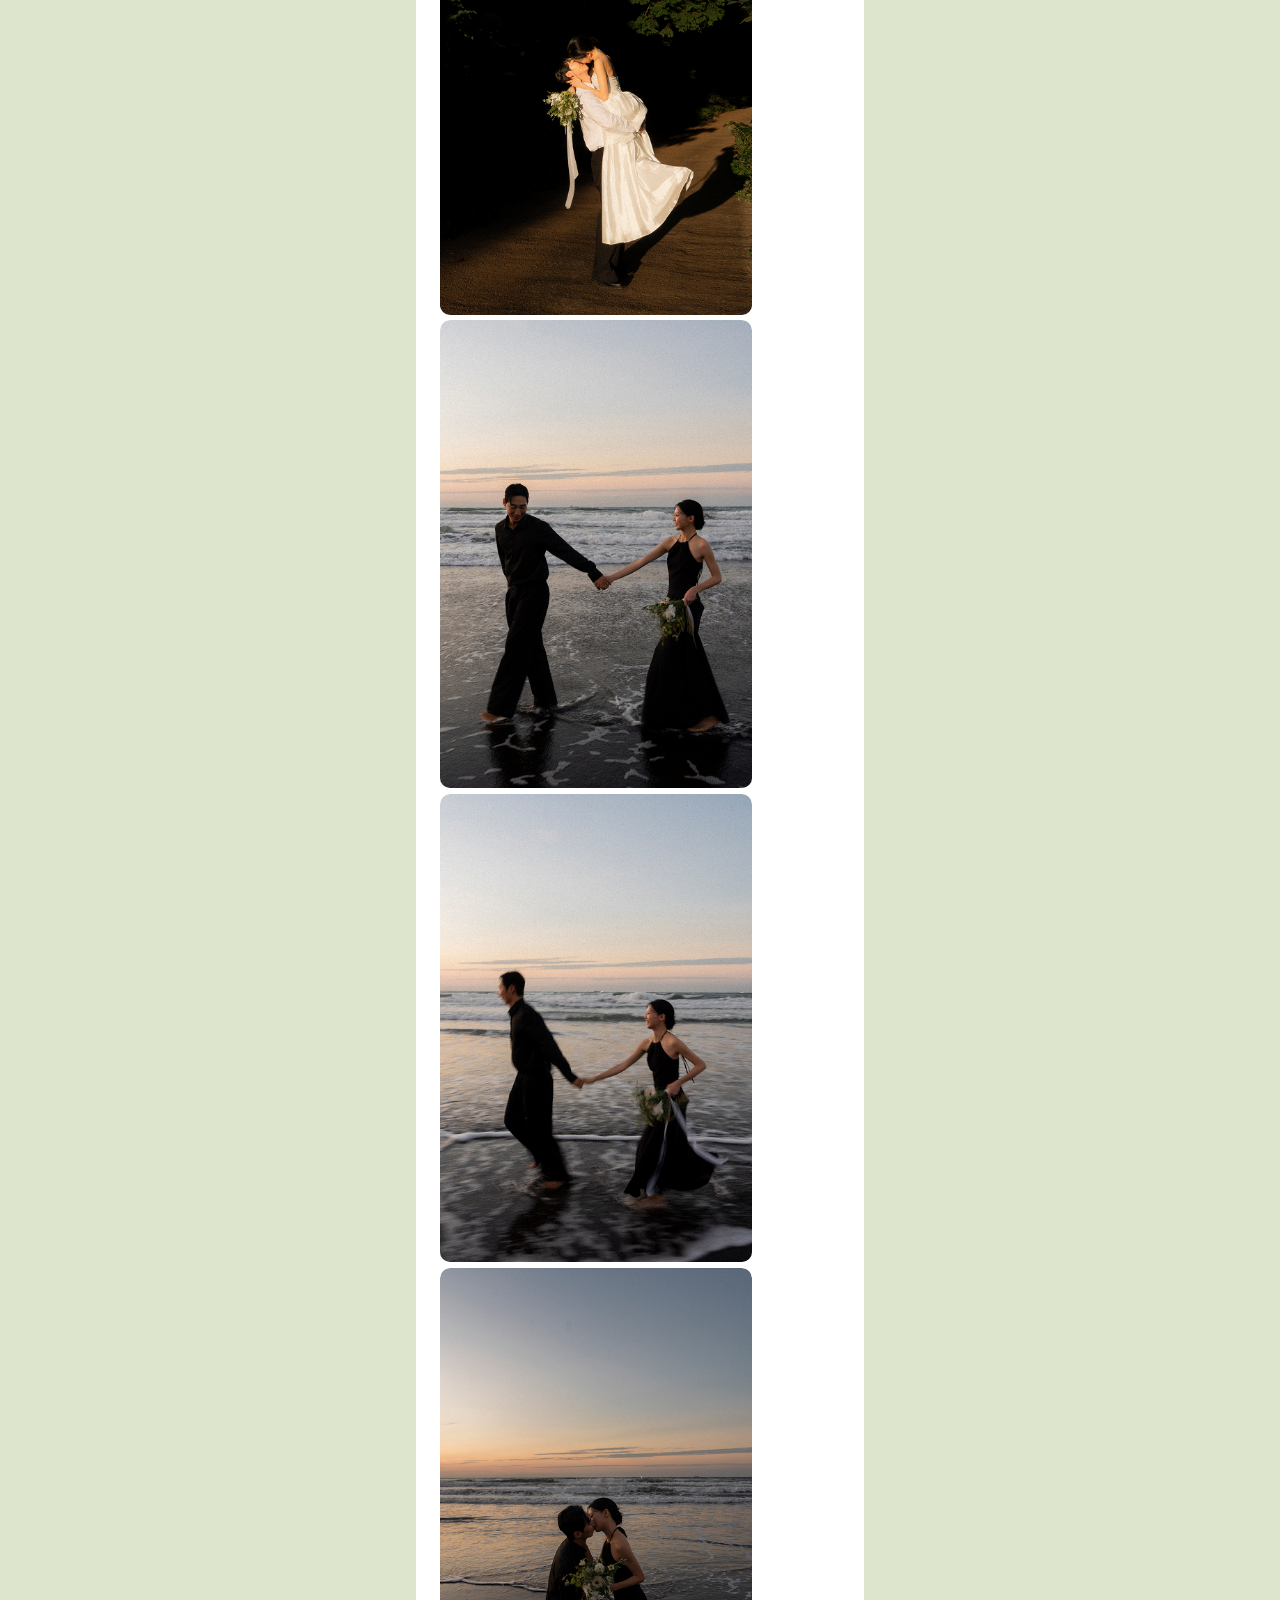
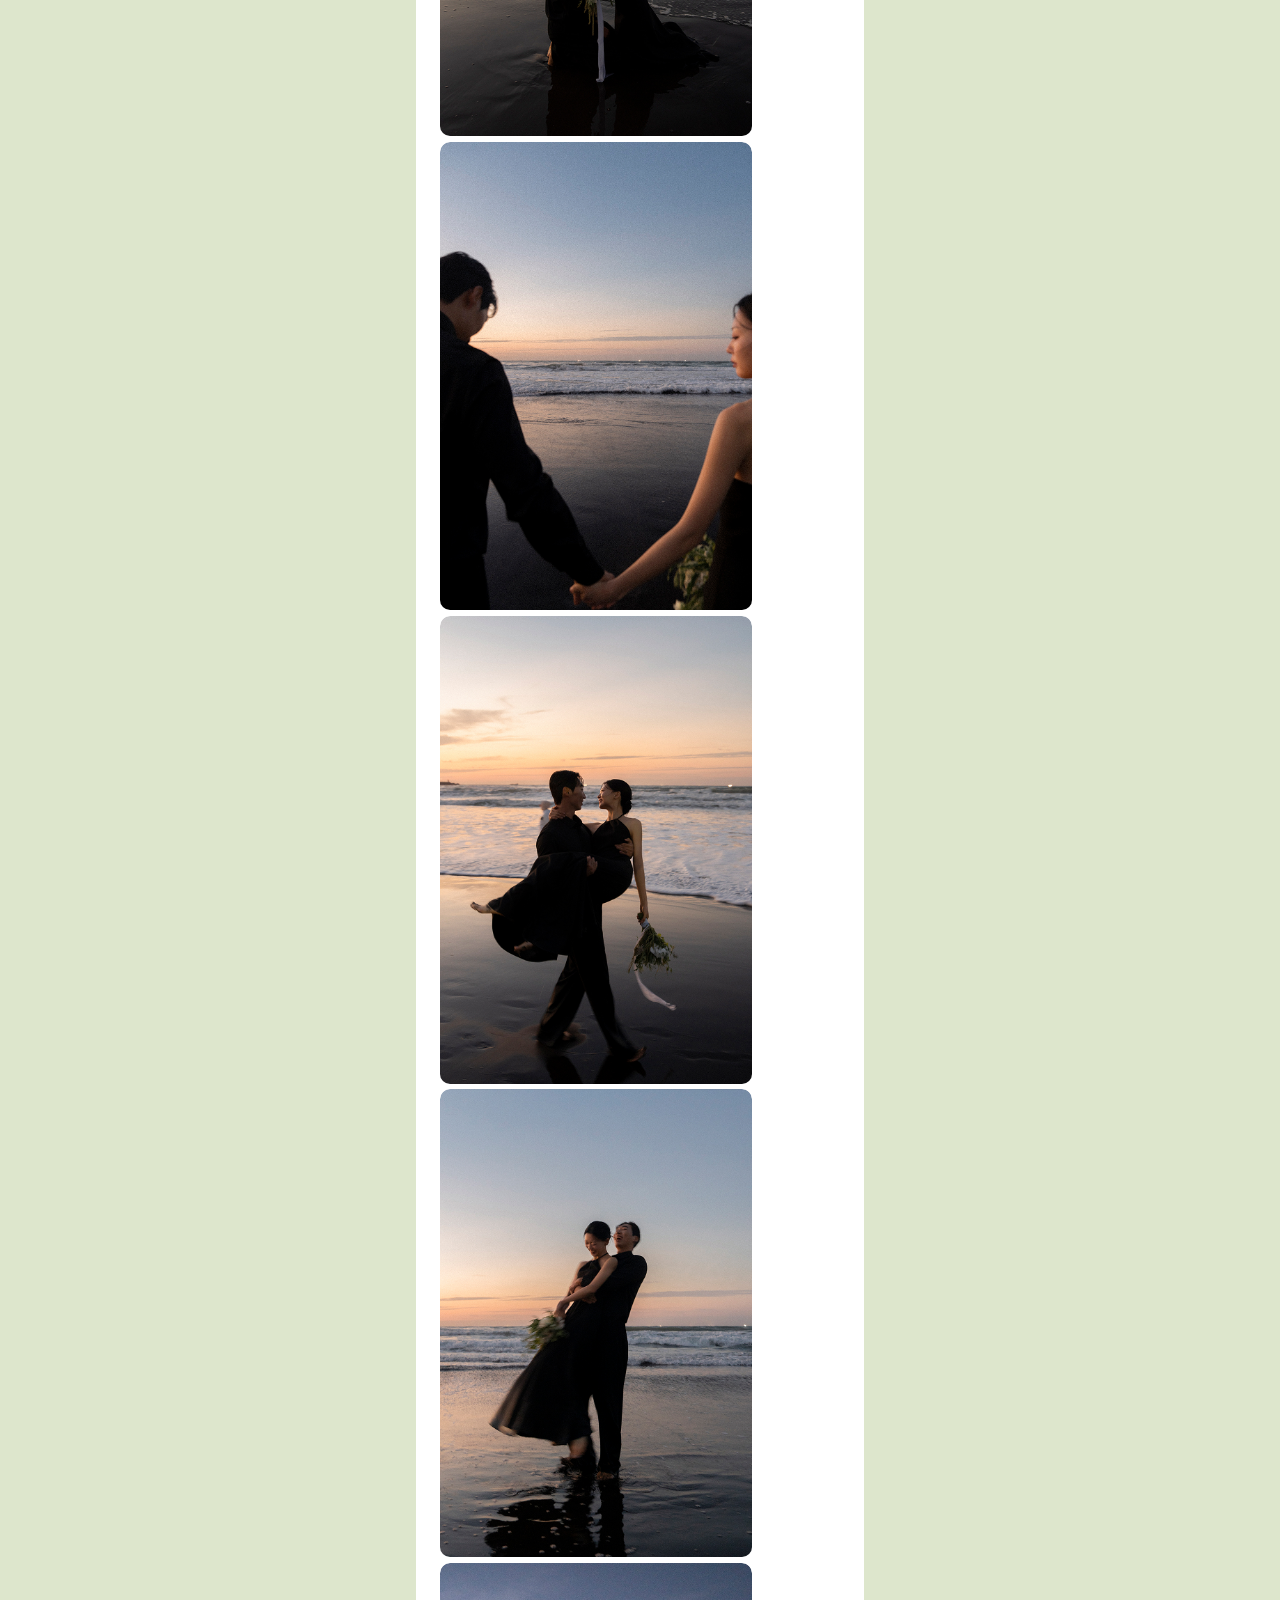
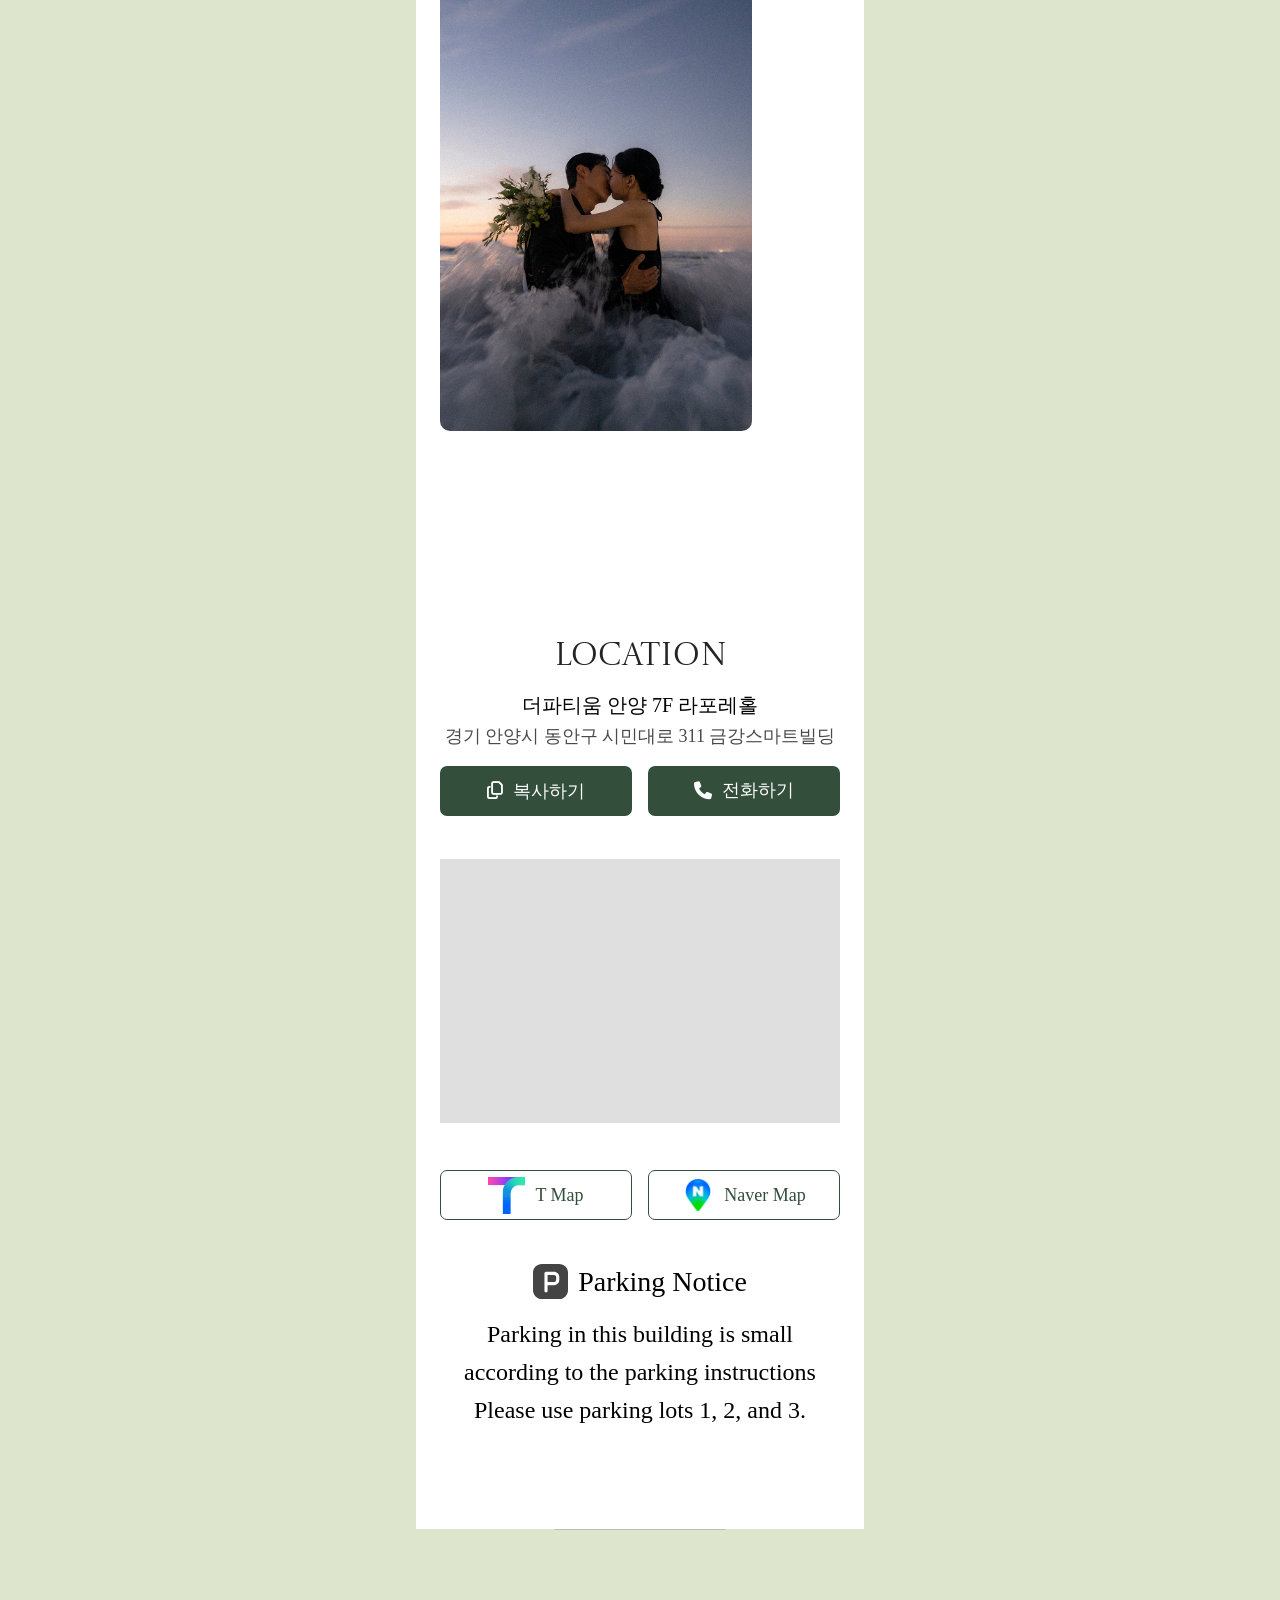
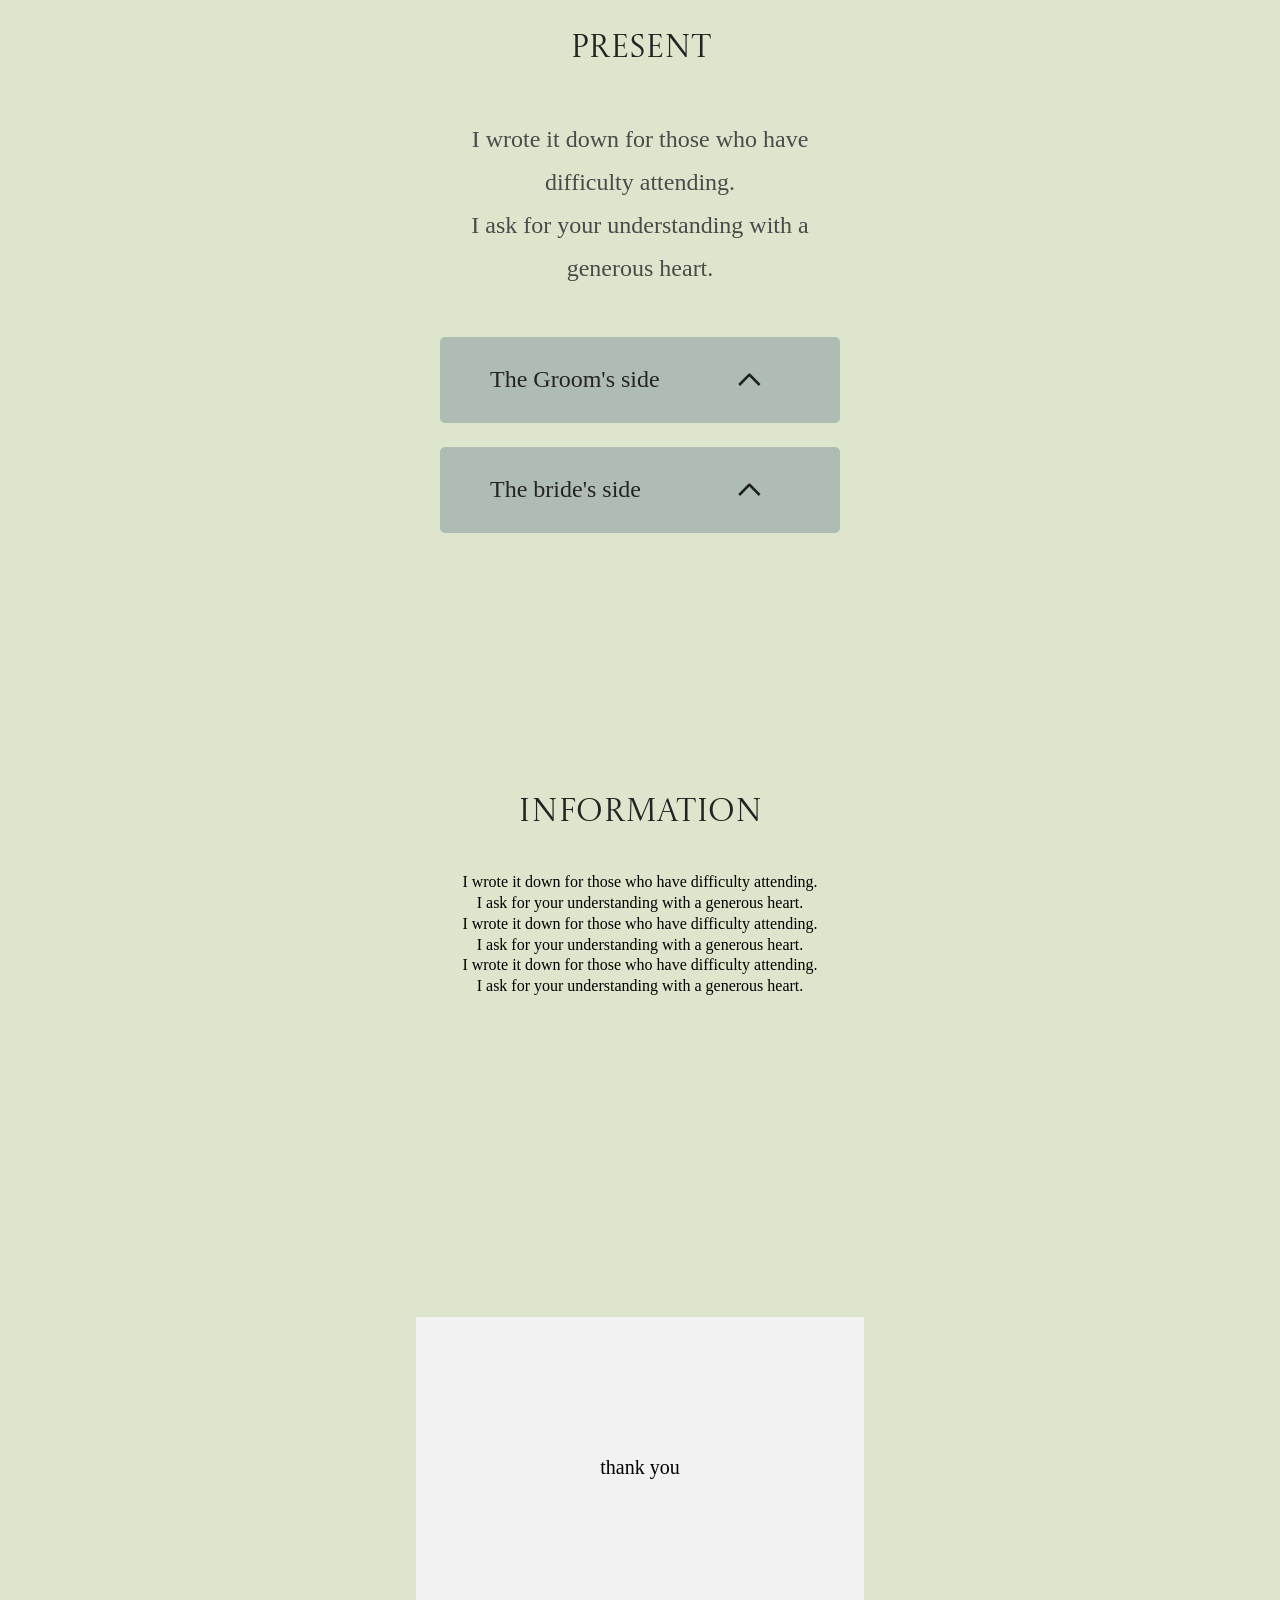
==== commit 67eb0f54: "gallery영역까지작업" ====
--- a/JHYE-letter.html
+++ b/JHYE-letter.html
@@ -272,39 +272,110 @@
             <div class="inner">
                 <div class="gallery">
                     <p class="tit">Gallery</p>
-                    <p class="disc">If you click on the picture, you can see it big.</p>
+                    <p class="disc">사진을 클릭하시면 전체 화면 보기가 가능합니다.</p>
                     <div class="swiper swiper-container gallery_swiper">
                         <ul class="swiper-wrapper gallery_list">
                             <li class="swiper-slide gallery_item">
-                                <a href="javascript:;" class="swiper_btn"></a>
-                            </li>
-                            <li class="swiper-slide gallery_item">
-                                <a href="javascript:;" class="swiper_btn"></a>
-                            </li>
-                            <li class="swiper-slide gallery_item">
-                                <a href="javascript:;" class="swiper_btn"></a>
-                            </li>
-                            <li class="swiper-slide gallery_item">
-                                <a href="javascript:;" class="swiper_btn"></a>
-                            </li>
-                            <li class="swiper-slide gallery_item">
-                                <a href="javascript:;" class="swiper_btn"></a>
-                            </li>
-                            <li class="swiper-slide gallery_item">
-                                <a href="javascript:;" class="swiper_btn"></a>
-                            </li>
-                            <li class="swiper-slide gallery_item">
-                                <a href="javascript:;" class="swiper_btn"></a>
-                            </li>
-                            <li class="swiper-slide gallery_item">
-                                <a href="javascript:;" class="swiper_btn"></a>
-                            </li>
-                            <li class="swiper-slide gallery_item">
-                                <a href="javascript:;" class="swiper_btn"></a>
-                            </li>
-                            <li class="swiper-slide gallery_item">
-                                <a href="javascript:;" class="swiper_btn"></a>
-                            </li>
+                                <a href="javascript:;" class="swiper_btn">
+                                    <img src="./img/gallery01.jpg">
+                                </a>
+                            </li>
+                            <li class="swiper-slide gallery_item">
+                                <a href="javascript:;" class="swiper_btn">
+                                    <img src="./img/gallery02.jpg">
+                                </a>
+                            </li>
+                            <li class="swiper-slide gallery_item">
+                                <a href="javascript:;" class="swiper_btn">
+                                    <img src="./img/gallery03.jpg">
+                                </a>
+                            </li>
+                            <li class="swiper-slide gallery_item">
+                                <a href="javascript:;" class="swiper_btn">
+                                    <img src="./img/gallery04.jpg">
+                                </a>
+                            </li>
+                            <li class="swiper-slide gallery_item">
+                                <a href="javascript:;" class="swiper_btn">
+                                    <img src="./img/gallery05.jpg">
+                                </a>
+                            </li>
+                            <li class="swiper-slide gallery_item">
+                                <a href="javascript:;" class="swiper_btn">
+                                    <img src="./img/gallery06.jpg">
+                                </a>
+                            </li>
+                            <li class="swiper-slide gallery_item">
+                                <a href="javascript:;" class="swiper_btn">
+                                    <img src="./img/gallery07.jpg">
+                                </a>
+                            </li>
+                            <li class="swiper-slide gallery_item">
+                                <a href="javascript:;" class="swiper_btn">
+                                    <img src="./img/gallery08.jpg">
+                                </a>
+                            </li>
+                            <li class="swiper-slide gallery_item">
+                                <a href="javascript:;" class="swiper_btn">
+                                    <img src="./img/gallery09.jpg">
+                                </a>
+                            </li>
+                            <li class="swiper-slide gallery_item">
+                                <a href="javascript:;" class="swiper_btn">
+                                    <img src="./img/gallery10.jpg">
+                                </a>
+                            </li>
+                            <li class="swiper-slide gallery_item">
+                                <a href="javascript:;" class="swiper_btn">
+                                    <img src="./img/gallery11.jpg">
+                                </a>
+                            </li>
+                            <li class="swiper-slide gallery_item">
+                                <a href="javascript:;" class="swiper_btn">
+                                    <img src="./img/gallery12.jpg">
+                                </a>
+                            </li>
+                            <li class="swiper-slide gallery_item">
+                                <a href="javascript:;" class="swiper_btn">
+                                    <img src="./img/gallery13.jpg">
+                                </a>
+                            </li>
+                            <li class="swiper-slide gallery_item">
+                                <a href="javascript:;" class="swiper_btn">
+                                    <img src="./img/gallery14.jpg">
+                                </a>
+                            </li>
+                            <li class="swiper-slide gallery_item">
+                                <a href="javascript:;" class="swiper_btn">
+                                    <img src="./img/gallery15.jpg">
+                                </a>
+                            </li>
+                            <li class="swiper-slide gallery_item">
+                                <a href="javascript:;" class="swiper_btn">
+                                    <img src="./img/gallery16.jpg">
+                                </a>
+                            </li>
+                            <li class="swiper-slide gallery_item">
+                                <a href="javascript:;" class="swiper_btn">
+                                    <img src="./img/gallery17.jpg">
+                                </a>
+                            </li>
+                            <li class="swiper-slide gallery_item">
+                                <a href="javascript:;" class="swiper_btn">
+                                    <img src="./img/gallery18.jpg">
+                                </a>
+                            </li>
+                            <li class="swiper-slide gallery_item">
+                                <a href="javascript:;" class="swiper_btn">
+                                    <img src="./img/gallery19.jpg">
+                                </a>
+                            </li>
+                            <li class="swiper-slide gallery_item">
+                                <a href="javascript:;" class="swiper_btn">
+                                    <img src="./img/gallery20.jpg">
+                                </a>
+                            </li>
+                            
                         </ul>
                     </div>
                 </div>
@@ -317,16 +388,18 @@
             <div class="inner">
                 <div class="location">
                     <p class="tit">Location</p>
-                    <p class="sub_tit">The Partyum Anyang 7F Rafore Hall</p>
-                    <p class="disc">311, Simin-daero, Dongan-gu, Anyang-si, Gyeonggi-do</p>
+                    <p class="disc">
+                        더파티움 안양 7F 라포레홀<br>
+                        <small>경기 안양시 동안구 시민대로 311 금강스마트빌딩</small>
+                    </p>
                     <div class="btn_wrap btn_wrap01">
-                        <button title="복사하기" class="location_btn btn--copy" data-copy="311, Simin-daero, Dongan-gu, Anyang-si, Gyeonggi-do">
-                            <img src="./img/location_btn_icon_01.svg" class="btn_icon btn_icon01">
-                            <span class="btn_txt">Copy</span>
+                        <button title="복사하기" class="location_btn btn--copy" data-copy="경기 안양시 동안구 시민대로 311 금강스마트빌딩 7층">
+                            <i class="fa-regular fa-copy"></i>
+                            <span class="btn_txt">복사하기</span>
                         </button>
-                        <a href="tel:031-731-5000" title="전화걸기" class="location_btn btn--link">
-                            <img src="./img/location_btn_icon_02.svg" class="btn_icon btn_icon02">
-                            <span class="btn_txt">Call</span>
+                        <a href="tel:031-731-5000" title="전화하기" class="location_btn btn--link">
+                            <i class="fa-solid fa-phone"></i>
+                            <span class="btn_txt">전화하기</span>
                         </a>
                     </div>
                     <div class="map">
@@ -558,20 +631,70 @@
     <!-- s: gallery modal -->
     <div class="section06_modal">
         <button class="modal_close_btn">
-            <img src="./img/modal_close_icon.svg" class="modal_close_icon">
+            <i class="fa-light fa-xmark"></i>
         </button>
         <div class="swiper swiper-container gallery_modal_swiper">
             <ul class="swiper-wrapper">
-                <li class="swiper-slide"></li>
-                <li class="swiper-slide"></li>
-                <li class="swiper-slide"></li>
-                <li class="swiper-slide"></li>
-                <li class="swiper-slide"></li>
-                <li class="swiper-slide"></li>
-                <li class="swiper-slide"></li>
-                <li class="swiper-slide"></li>
-                <li class="swiper-slide"></li>
-                <li class="swiper-slide"></li>
+                <li class="swiper-slide">
+                    <img src="./img/gallery01.jpg">
+                </li>
+                <li class="swiper-slide">
+                    <img src="./img/gallery02.jpg">
+                </li>
+                <li class="swiper-slide">
+                    <img src="./img/gallery03.jpg">
+                </li>
+                <li class="swiper-slide">
+                    <img src="./img/gallery04.jpg">
+                </li>
+                <li class="swiper-slide">
+                    <img src="./img/gallery05.jpg">
+                </li>
+                <li class="swiper-slide">
+                    <img src="./img/gallery06.jpg">
+                </li>
+                <li class="swiper-slide">
+                    <img src="./img/gallery07.jpg">
+                </li>
+                <li class="swiper-slide">
+                    <img src="./img/gallery08.jpg">
+                </li>
+                <li class="swiper-slide">
+                    <img src="./img/gallery09.jpg">
+                </li>
+                <li class="swiper-slide">
+                    <img src="./img/gallery10.jpg">
+                </li>
+                <li class="swiper-slide">
+                    <img src="./img/gallery11.jpg">
+                </li>
+                <li class="swiper-slide">
+                    <img src="./img/gallery12.jpg">
+                </li>
+                <li class="swiper-slide">
+                    <img src="./img/gallery13.jpg">
+                </li>
+                <li class="swiper-slide">
+                    <img src="./img/gallery14.jpg">
+                </li>
+                <li class="swiper-slide">
+                    <img src="./img/gallery15.jpg">
+                </li>
+                <li class="swiper-slide">
+                    <img src="./img/gallery16.jpg">
+                </li>
+                <li class="swiper-slide">
+                    <img src="./img/gallery17.jpg">
+                </li>
+                <li class="swiper-slide">
+                    <img src="./img/gallery18.jpg">
+                </li>
+                <li class="swiper-slide">
+                    <img src="./img/gallery19.jpg">
+                </li>
+                <li class="swiper-slide">
+                    <img src="./img/gallery20.jpg">
+                </li>
             </ul>
         </div>
         <div class="modal_control_box">
--- a/css/common.css
+++ b/css/common.css
@@ -68,9 +68,9 @@
     color: #242424;
 }
 .section .disc {
-    /* margin-bottom: 47px;
-    font-size: 24px;
-    color: #4A4A4A; */
+    margin: 0.7rem 0 2.7rem;
+    font-size: 1.125rem;
+    /* color: #4A4A4A;  */
 }
 
 
@@ -371,38 +371,45 @@
 
 /* s: section06 */
 .section06 {
-    padding: 160px 0;
+    padding: 6.25rem 0 6.25rem;
+    background-color: #ffffff;
 }
 .section06 .tit {
-    margin-bottom: 47px;
+    margin-bottom: 0;
+    font-family: 'Castoro Titling';
 }
 .section06 .gallery_swiper {
-    width: 490px;
-    height: 653px;
+    max-width: 19.5rem;
+    width: 100%;
+    height: 100%;
+}
+
+.section06 .gallery_item {
+    display: flex;
+    align-items: center;
+    justify-content: center;
+    border-radius: 10px;
+    overflow: hidden;
 }
 .section06 .gallery_swiper .swiper_btn {
     width: 100%;
     height: 100%;
 }
-.section06 .gallery_item {
-    display: flex;
-    align-items: center;
-    justify-content: center;
-    border-radius: 20px;
-    background-color: #4A4A4A;
+.section06 .gallery_swiper img {
+    width: 100%;
+    border-radius: 10px;
     overflow: hidden;
 }
-
 .section06_modal {
     position: fixed;
     left: 50%;
     top: 0;
     z-index: 9999;
     display: none;
-    max-width: 700px;
+	max-width: 28rem;
     width: 100%;
     height: 100vh;
-    padding: 70px 24px;
+    padding: 3rem 0 3.75rem;
 	background: rgba(255, 255, 255, 0.65);
     backdrop-filter: blur(6px);
 	-webkit-backdrop-filter: blur(6px);
@@ -410,15 +417,14 @@
 }
 .section06_modal .gallery_modal_swiper {
     width: 100%;
+    height: 100%; 
+}
+.section06_modal .gallery_modal_swiper .swiper-slide {
+    display: flex;
+    align-items: center;
+    justify-content: center;
+    width: 100%;
     height: 100%;
-}
-.section06_modal .gallery_modal_swiper .swiper-slide {
-    display: flex;
-    align-items: center;
-    justify-content: center;
-    width: 100%;
-    height: 100%;
-    background-color: #f2f2f2;
 }
 .section06_modal .modal_close_btn {
     position: absolute;
@@ -427,27 +433,28 @@
     display: flex;
     align-items: center;
     justify-content: center;
-    width: 50px;
-    height: 50px;
-    background-color: transparent;
+    width: 1.5rem;
+    background: transparent;
+    opacity: 0.6;
 }
 .section06_modal .modal_control_box {
     position: absolute;
     left: 50%;
-    bottom: 30px;
+    bottom: 2.5rem;
     width: 100%;
     transform: translateX(-50%);
 }
 .section06_modal .modal_control_box .swiper-button-next,
 .section06_modal .modal_control_box .swiper-button-prev {
+    z-index: 11;
     top: 50%;
-    color: #000000;
+    color: #444444;
     margin-top: 0;
     transform: translateY(-50%);
 }
 .section06_modal .modal_control_box .swiper-button-next svg,
 .section06_modal .modal_control_box .swiper-button-prev svg {
-    height: 80%;
+    height: 1.3rem;
 }
 .section06_modal .swiper-pagination {
     top: 50%;
@@ -456,14 +463,19 @@
     transform: translateY(-50%);
 }
 .section06_modal .swiper-pagination > span {
-    font-size: 20px;
+    font-size: 1em;
 }
 /* e: section06 */
 
 /* s: section07 */
-.section07 {
+.section07{
     position: relative;
-    padding: 100px 0;
+    padding: 6.25rem 0 6.25rem;
+    background-color: #ffffff;
+}
+.section07 .tit {
+    margin-bottom: 0;
+    font-family: 'Castoro Titling';
 }
 .section07::after {
     content: "";
@@ -472,36 +484,32 @@
     bottom: -1px;
     width: 171px;
     height: 1px;
-    background-color: #dfdfdf;
+    background-color: #bcbcbc;
     transform: translateX(-50%);
 }
-.section07 .tit {
-    margin-bottom: 47px;
-}
-.section07 .sub_tit {
-    font-size: 24px;
-    line-height: 43px;
+.section07 .disc {
+    margin-bottom: 1rem;
+    font-size: 1.25rem;
+    line-height: 1.5;
+}
+.section07 .disc small {
+    font-size: 1.125rem;
     color: #4A4A4A;
 }
-.section07 .disc {
-    font-size: 20px;
-    line-height: 32px;
-}
 .section07 .btn_wrap {
     display: flex;
     align-items: center;
-    justify-content: center;
-    gap: 47px;
-    margin-bottom: 47px;
+    justify-content: space-between;
+    margin-bottom: 2.7rem;
 }
 .section07 .location_btn {
     display: inline-flex;
     align-items: center;
     justify-content: center;
     gap: 10px;
-    width: 186px;
-    height: 60px;
-    font-size: 24px;
+    width: 48%;
+    height: 50px;
+    font-size: 1.125rem;
     color: #ffffff;
     background-color: #344E3C;
     border-radius: 7px;
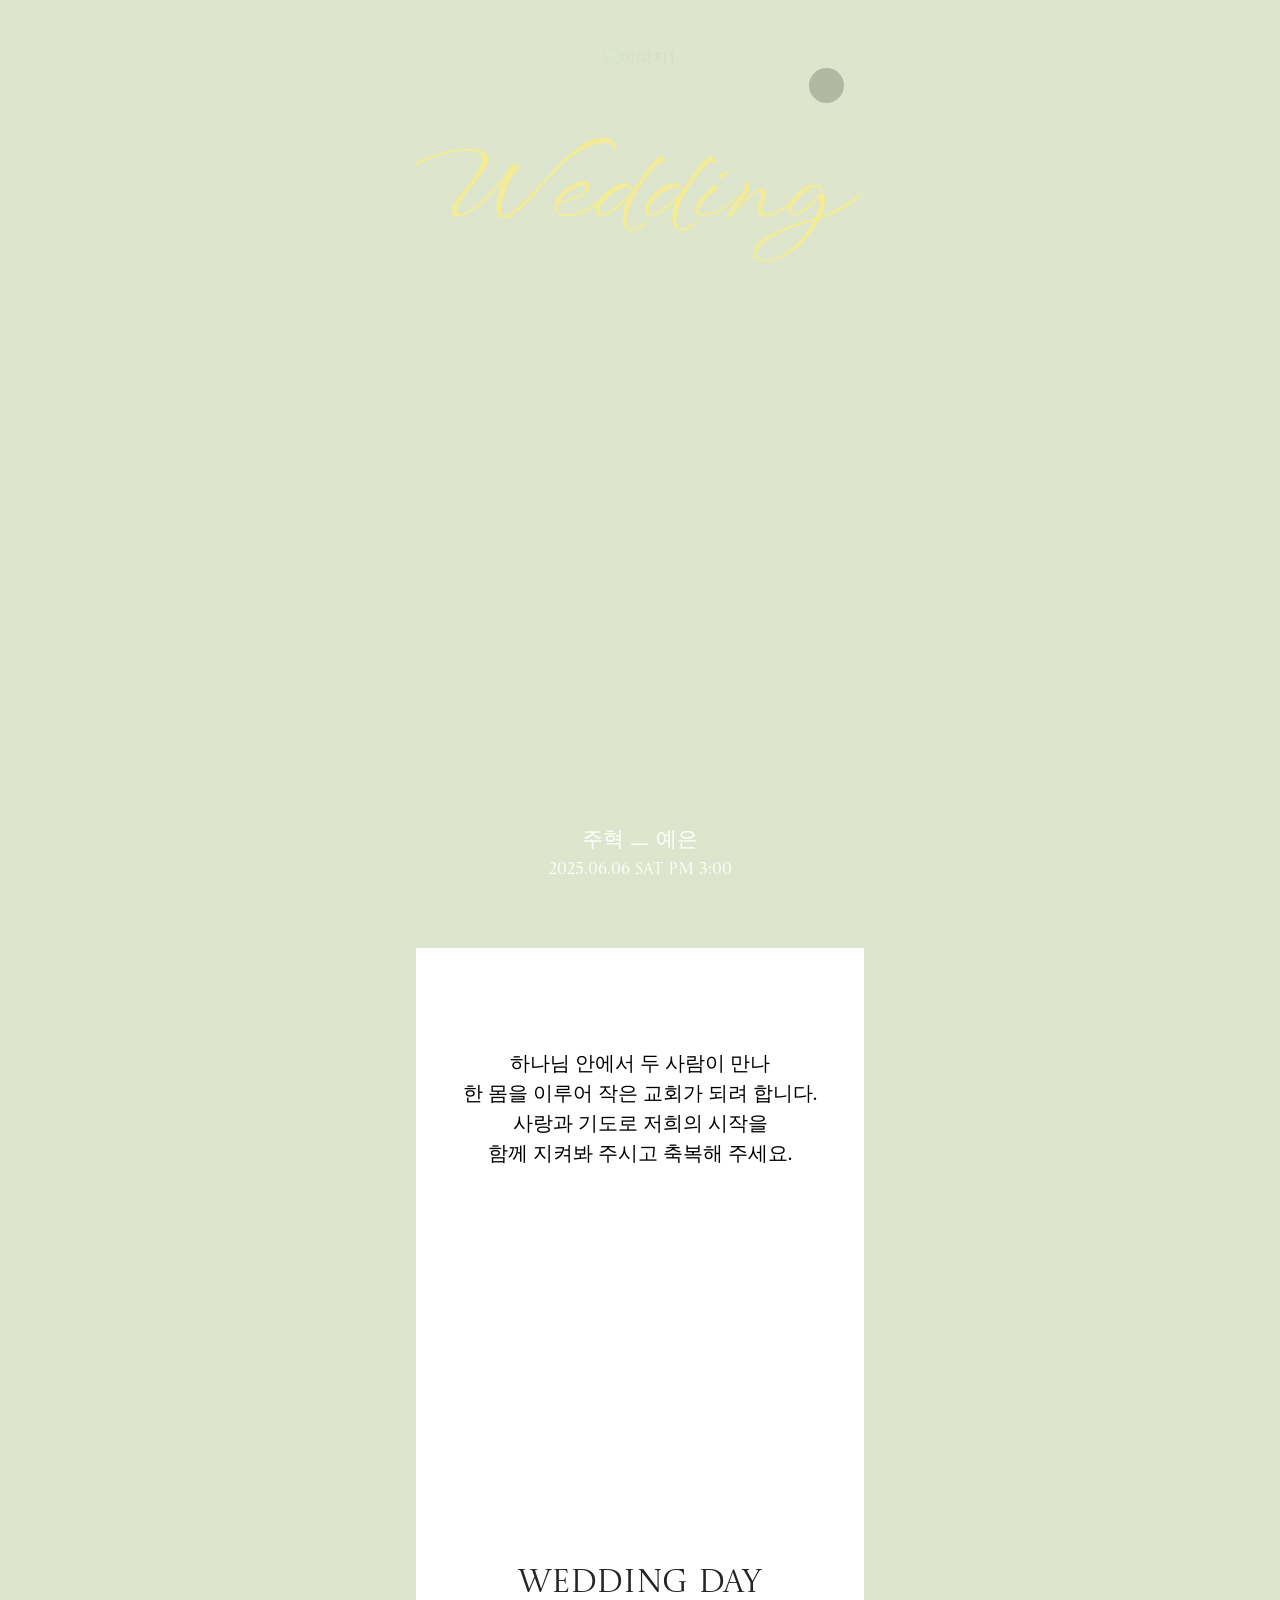
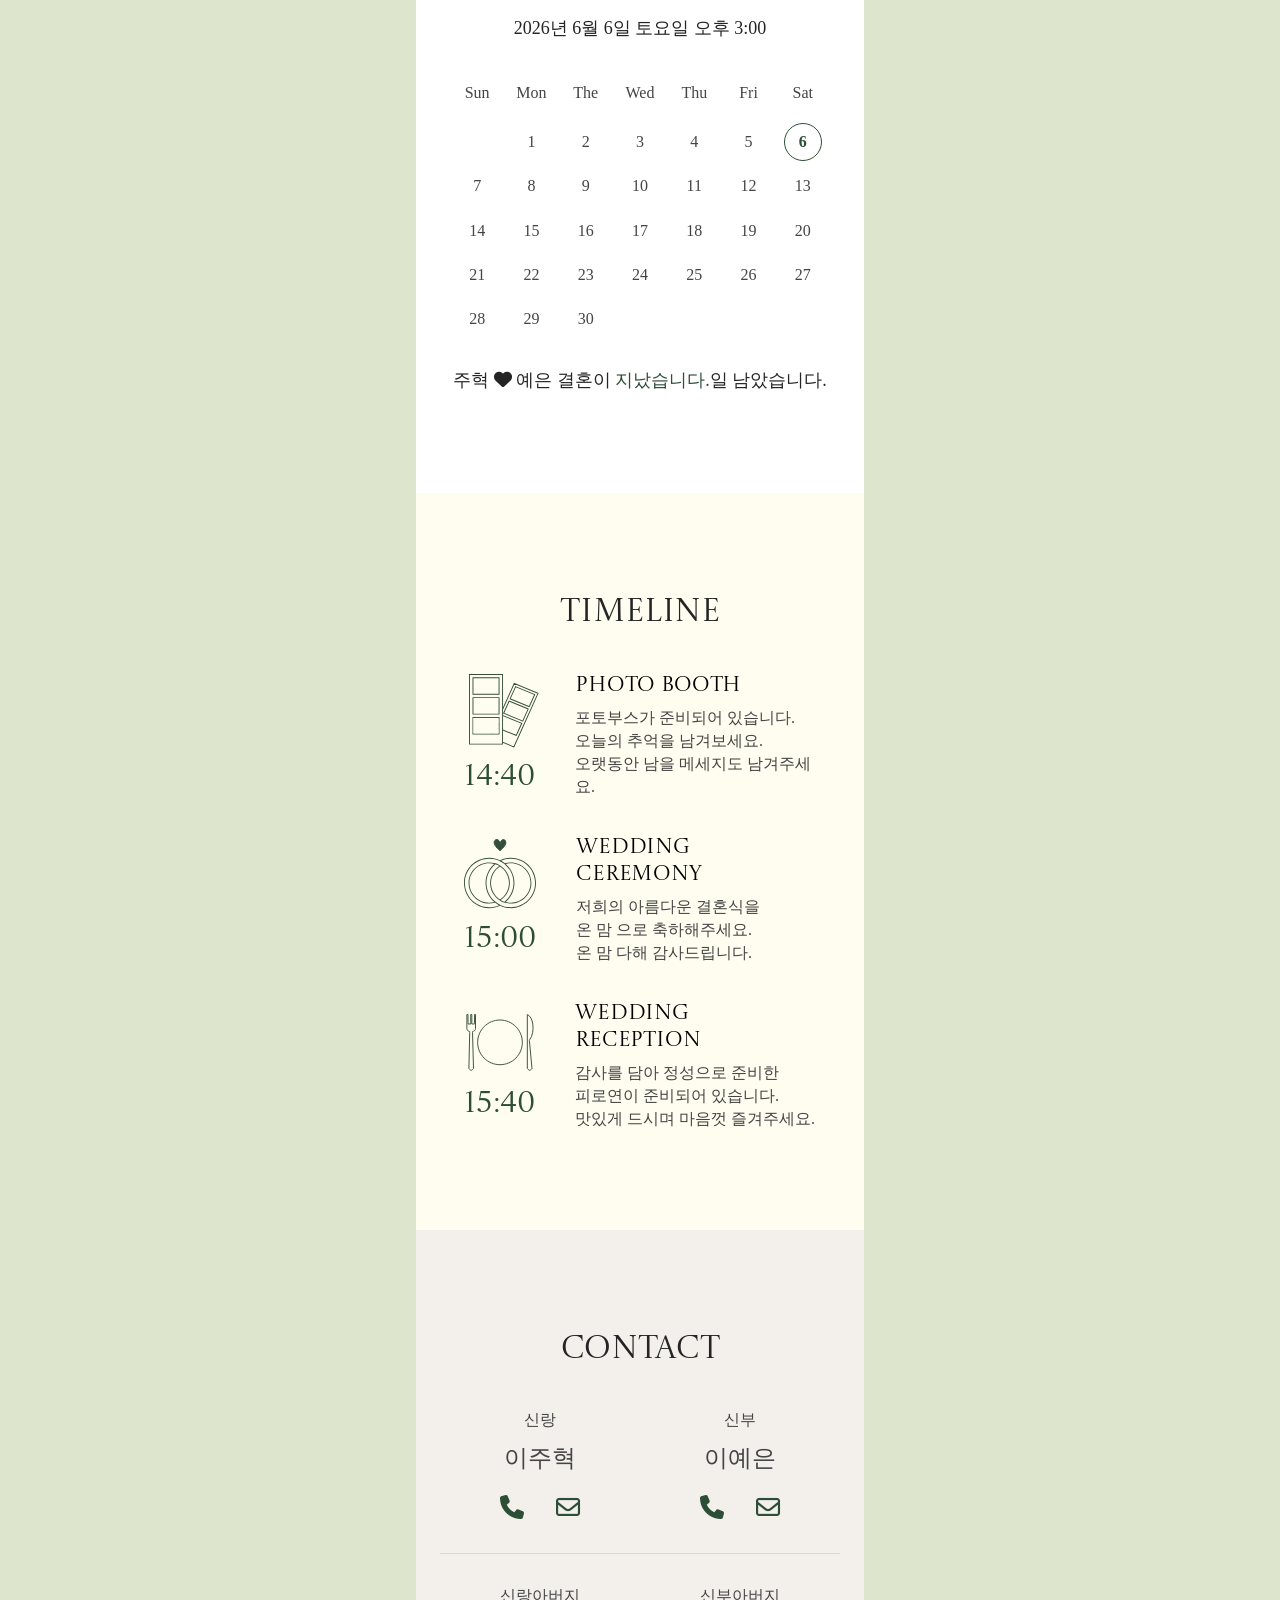
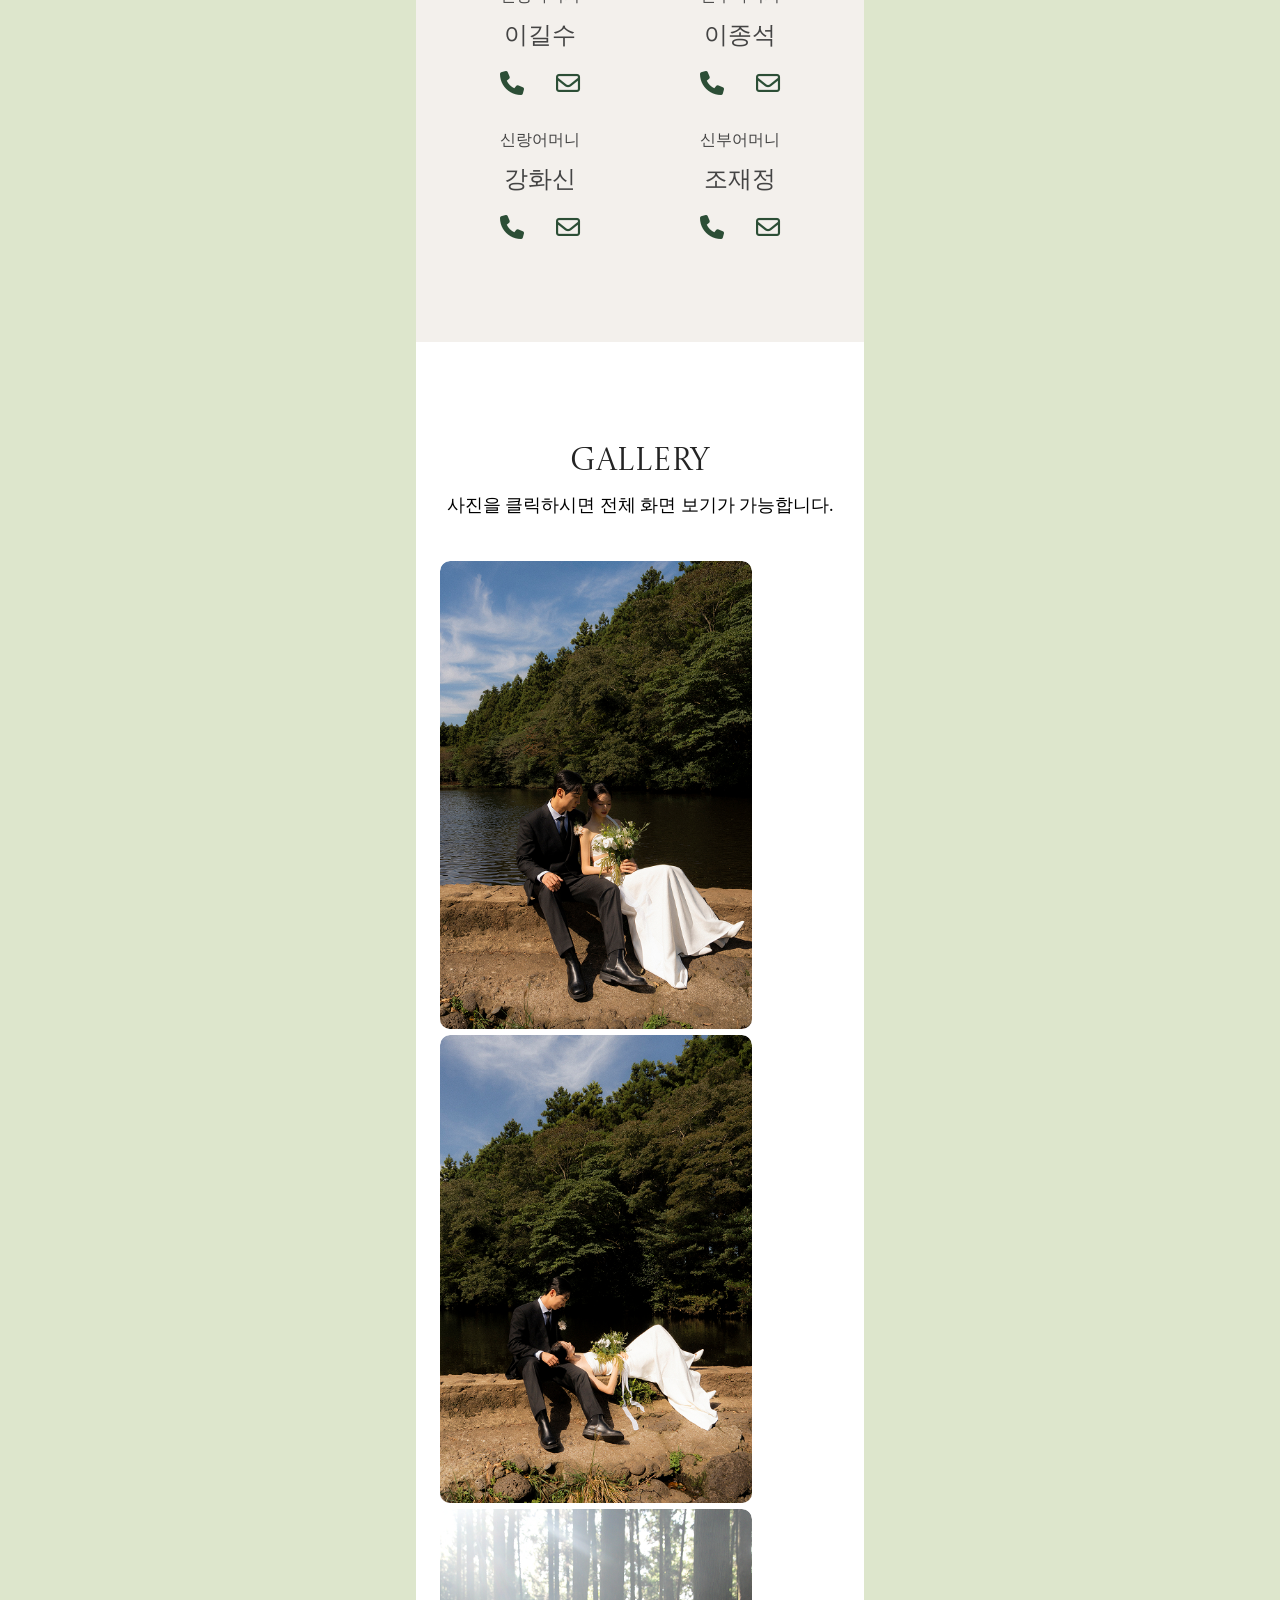
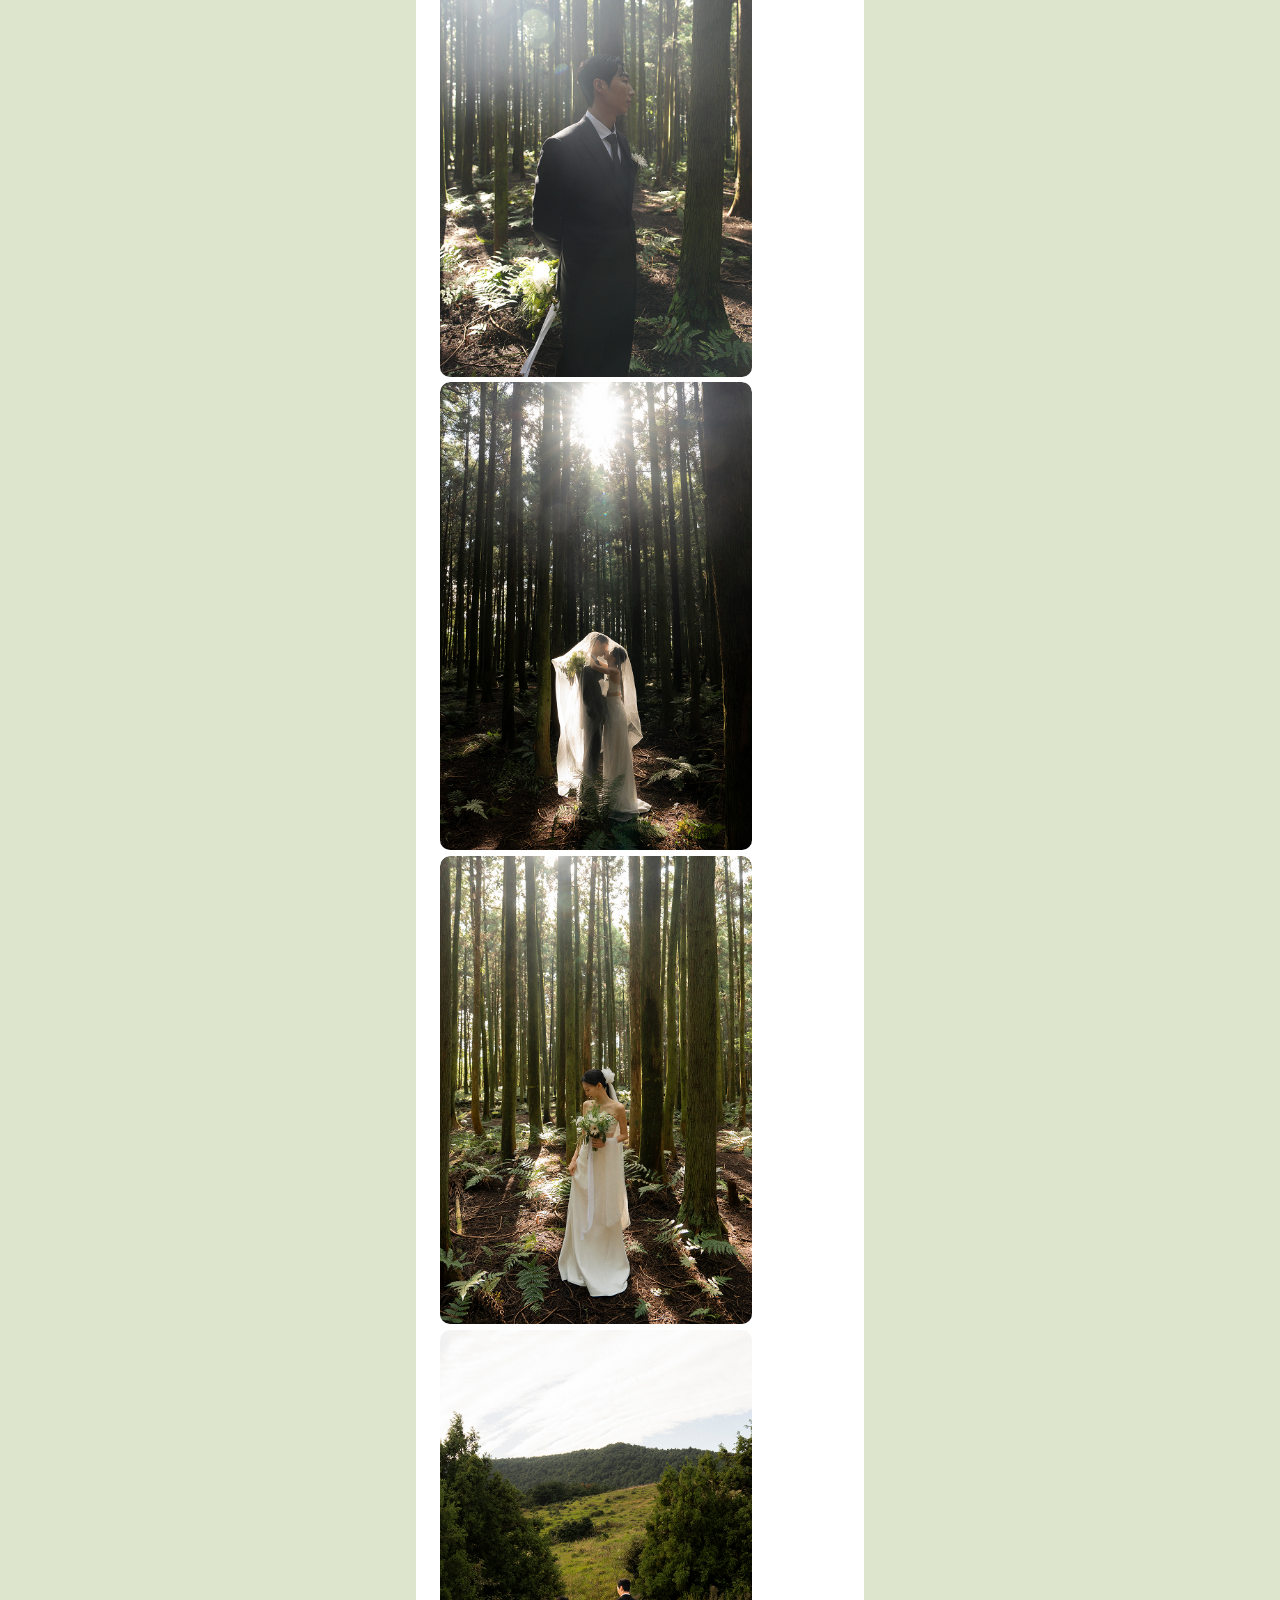
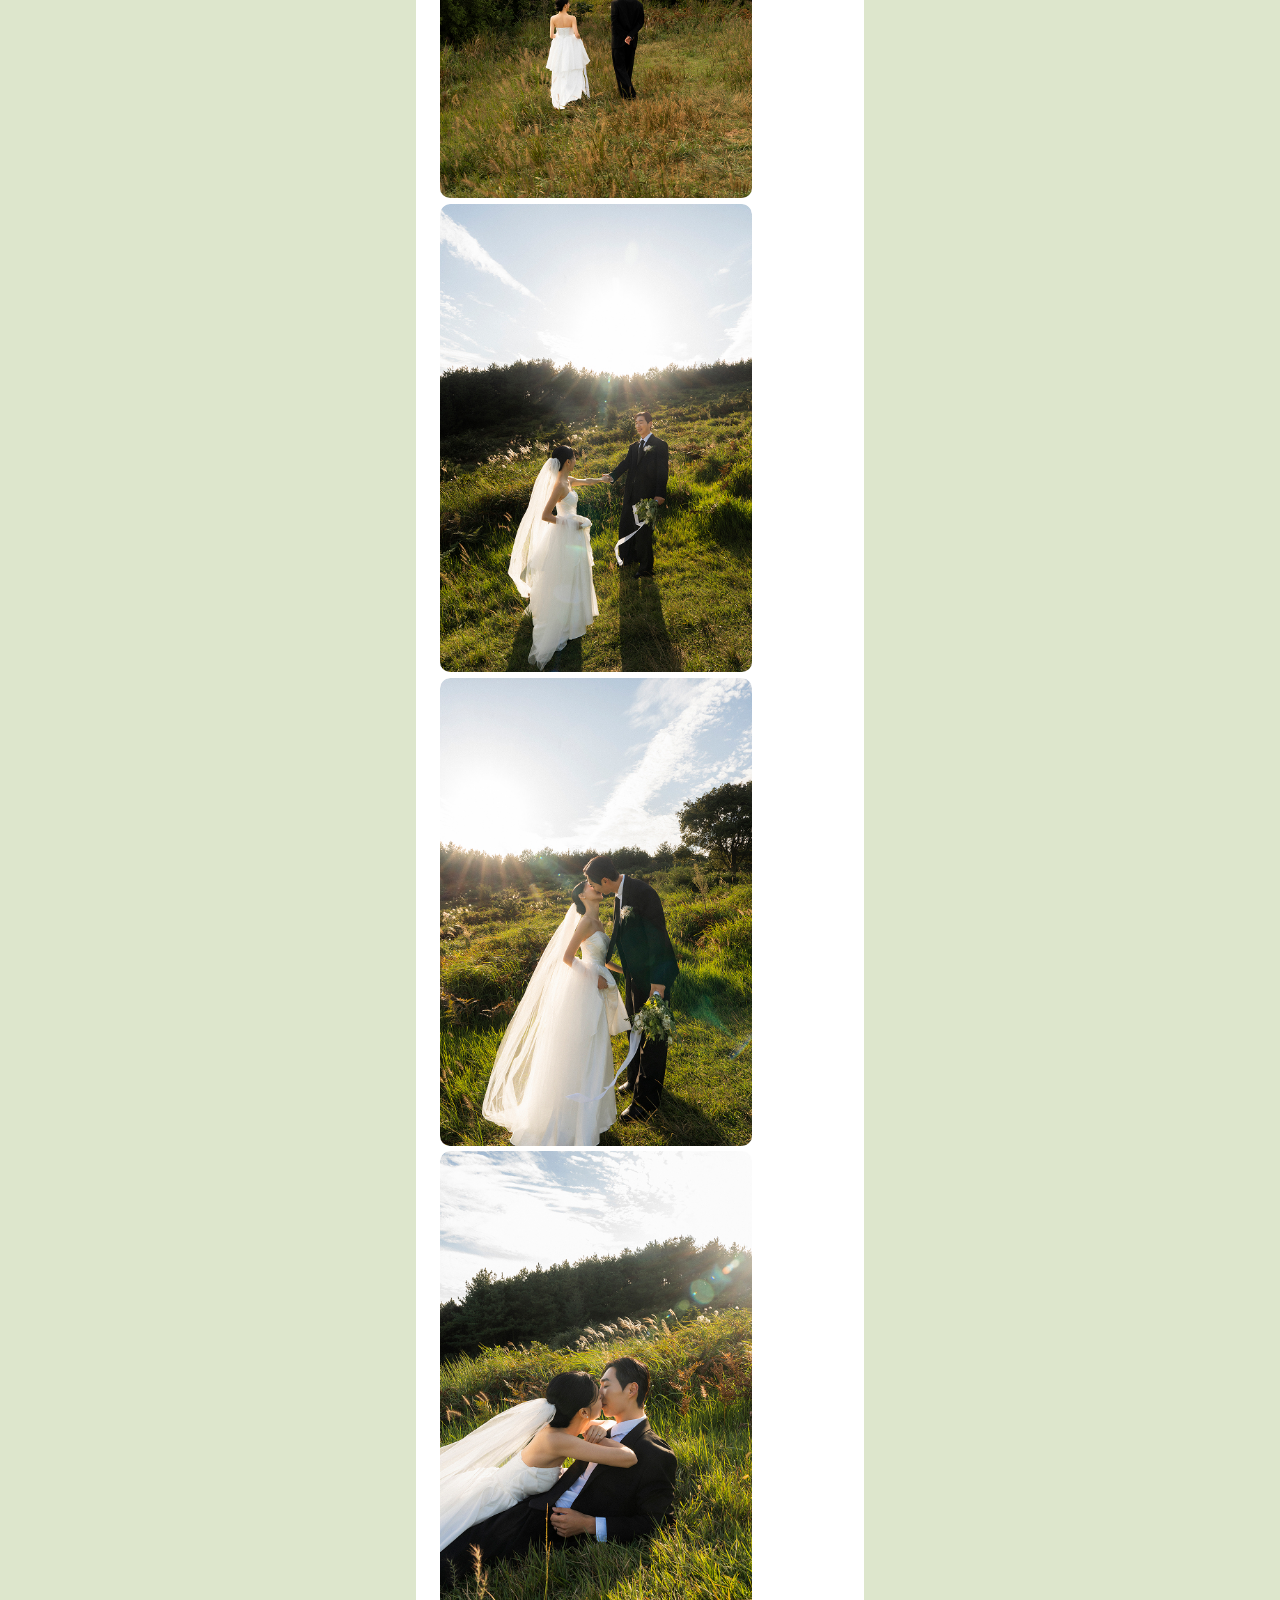
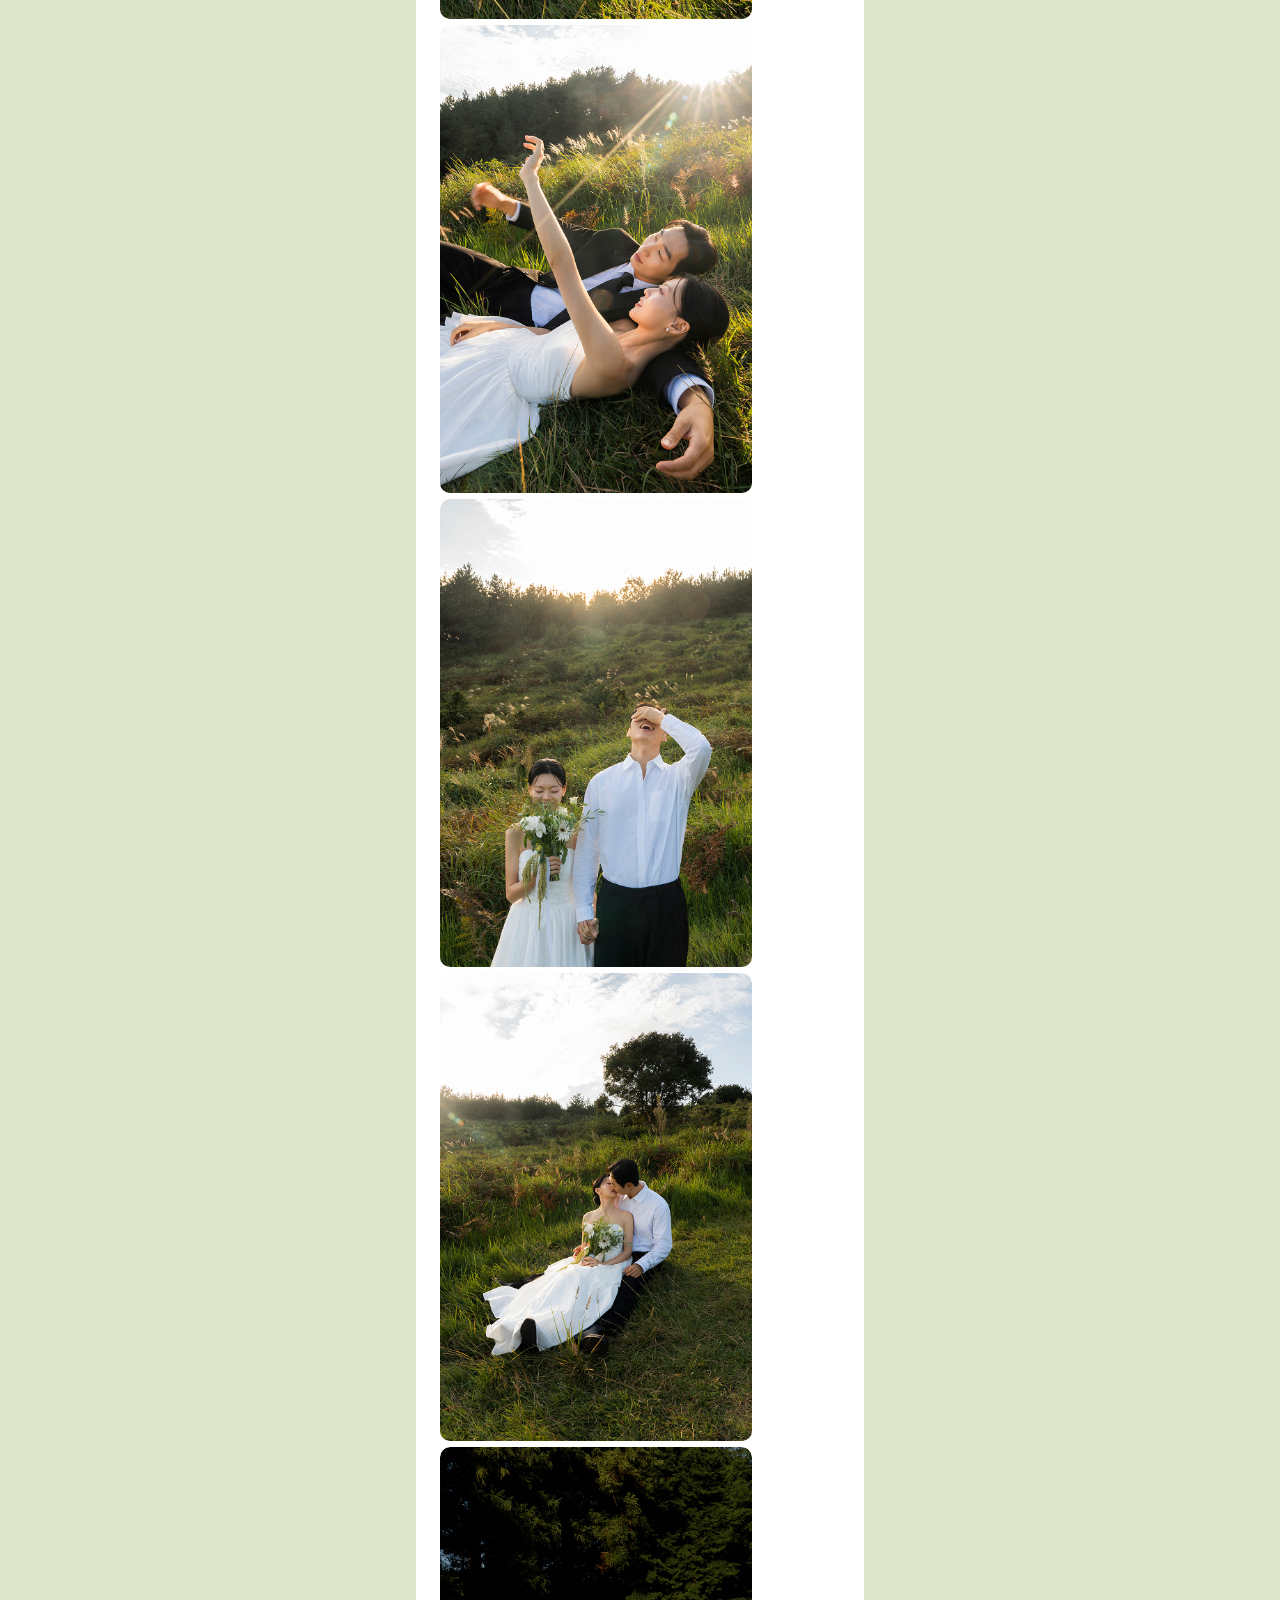
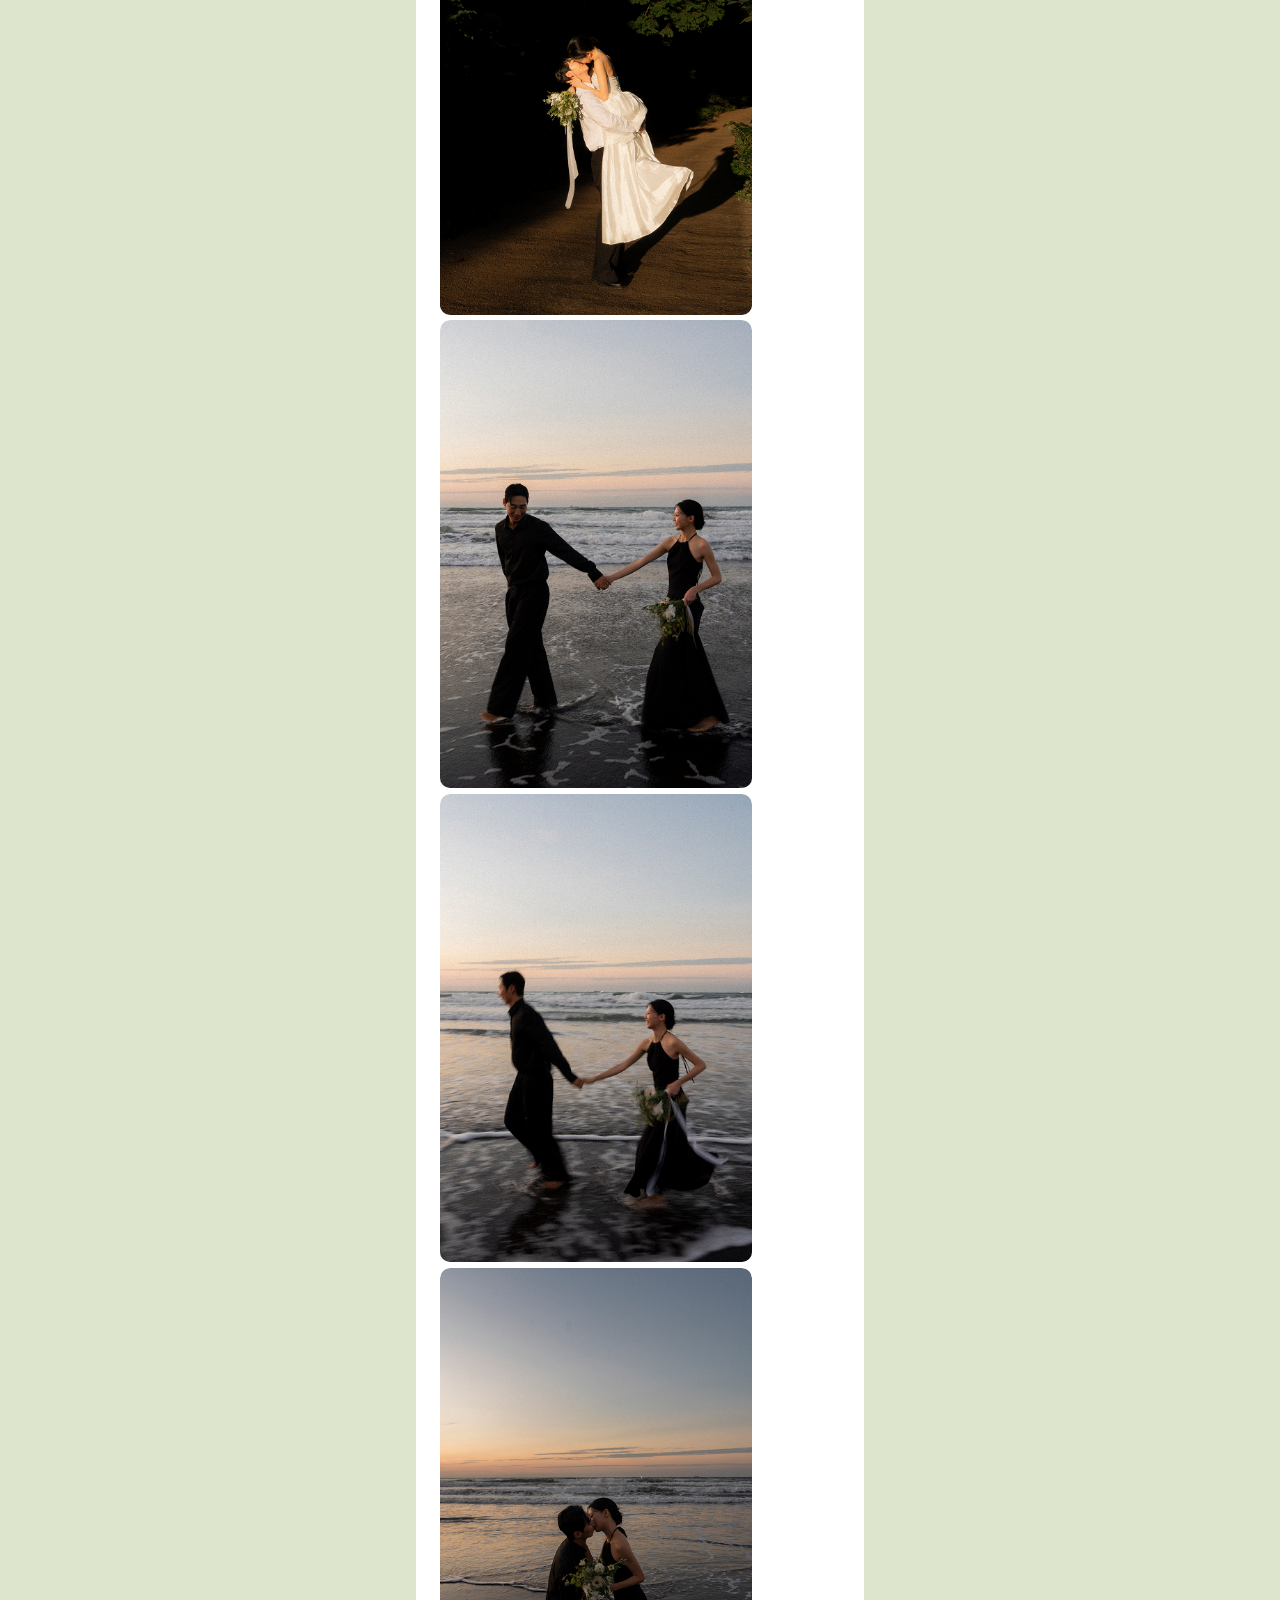
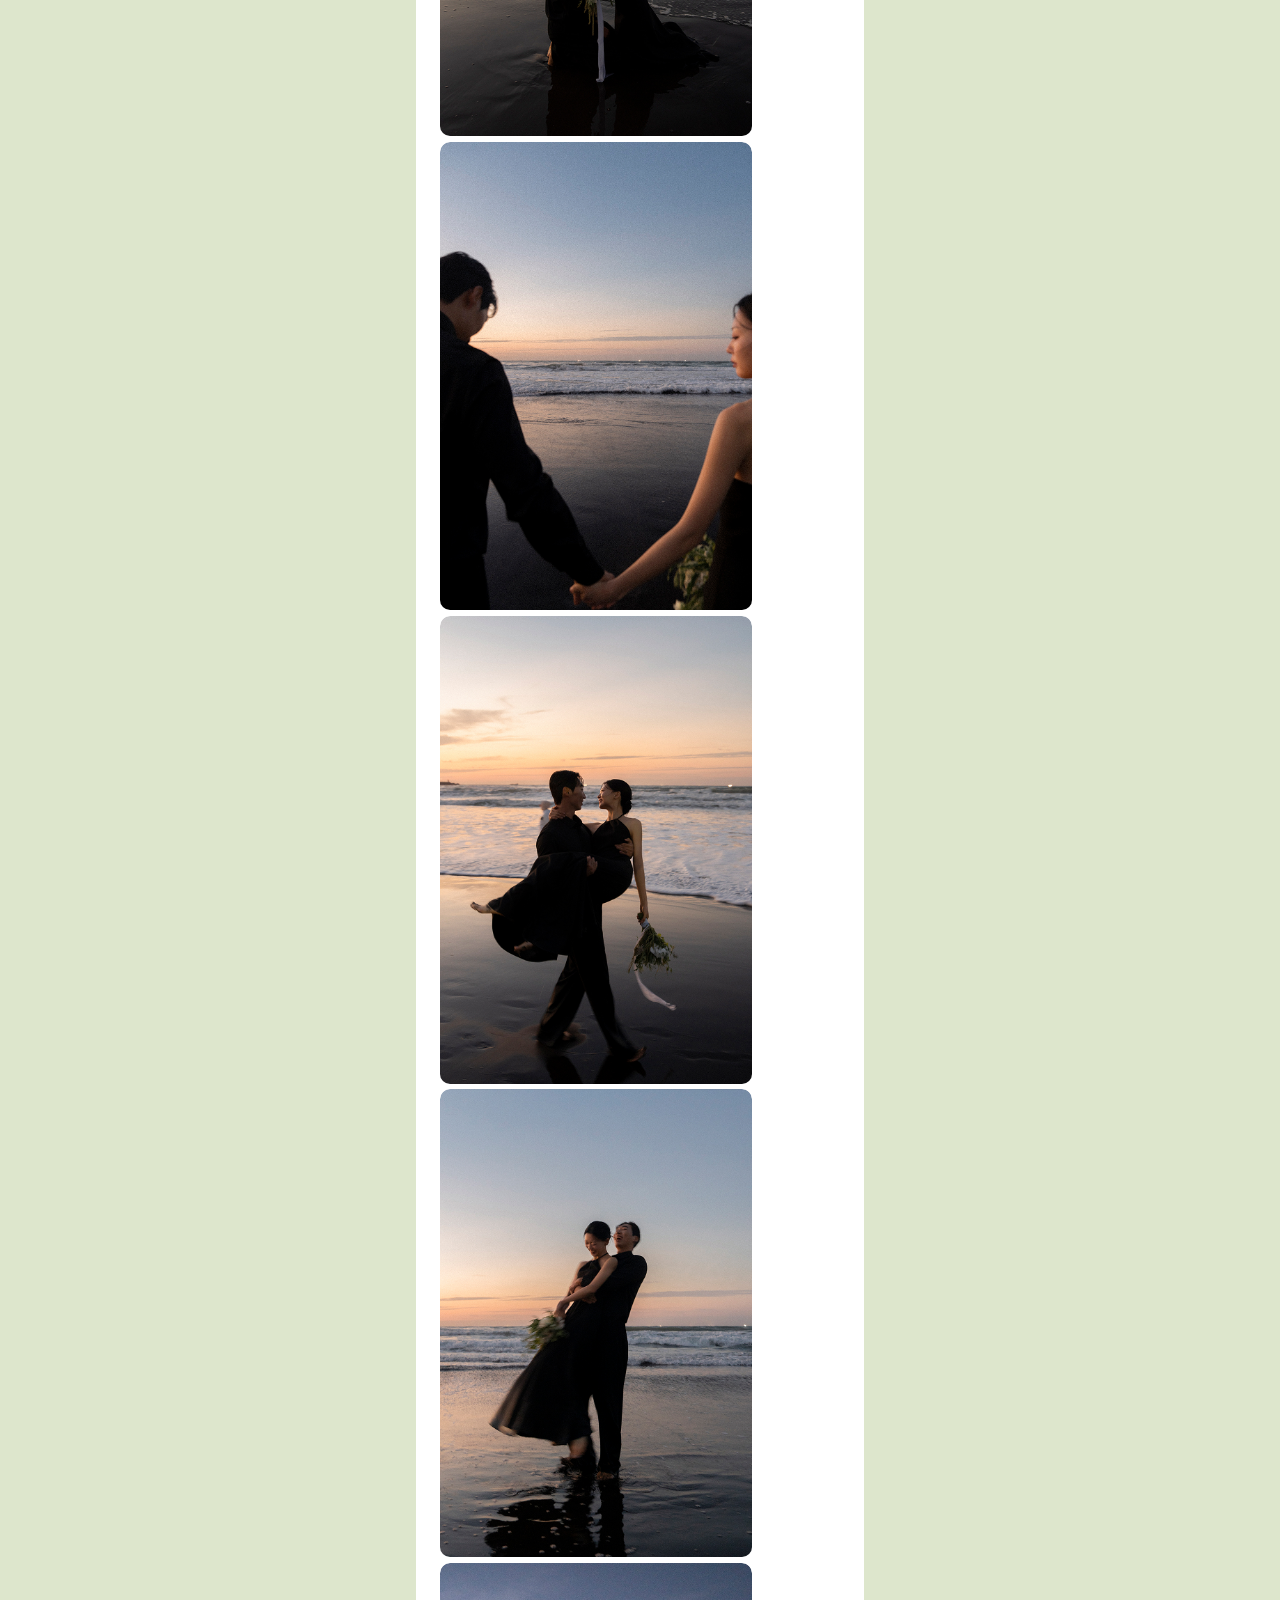
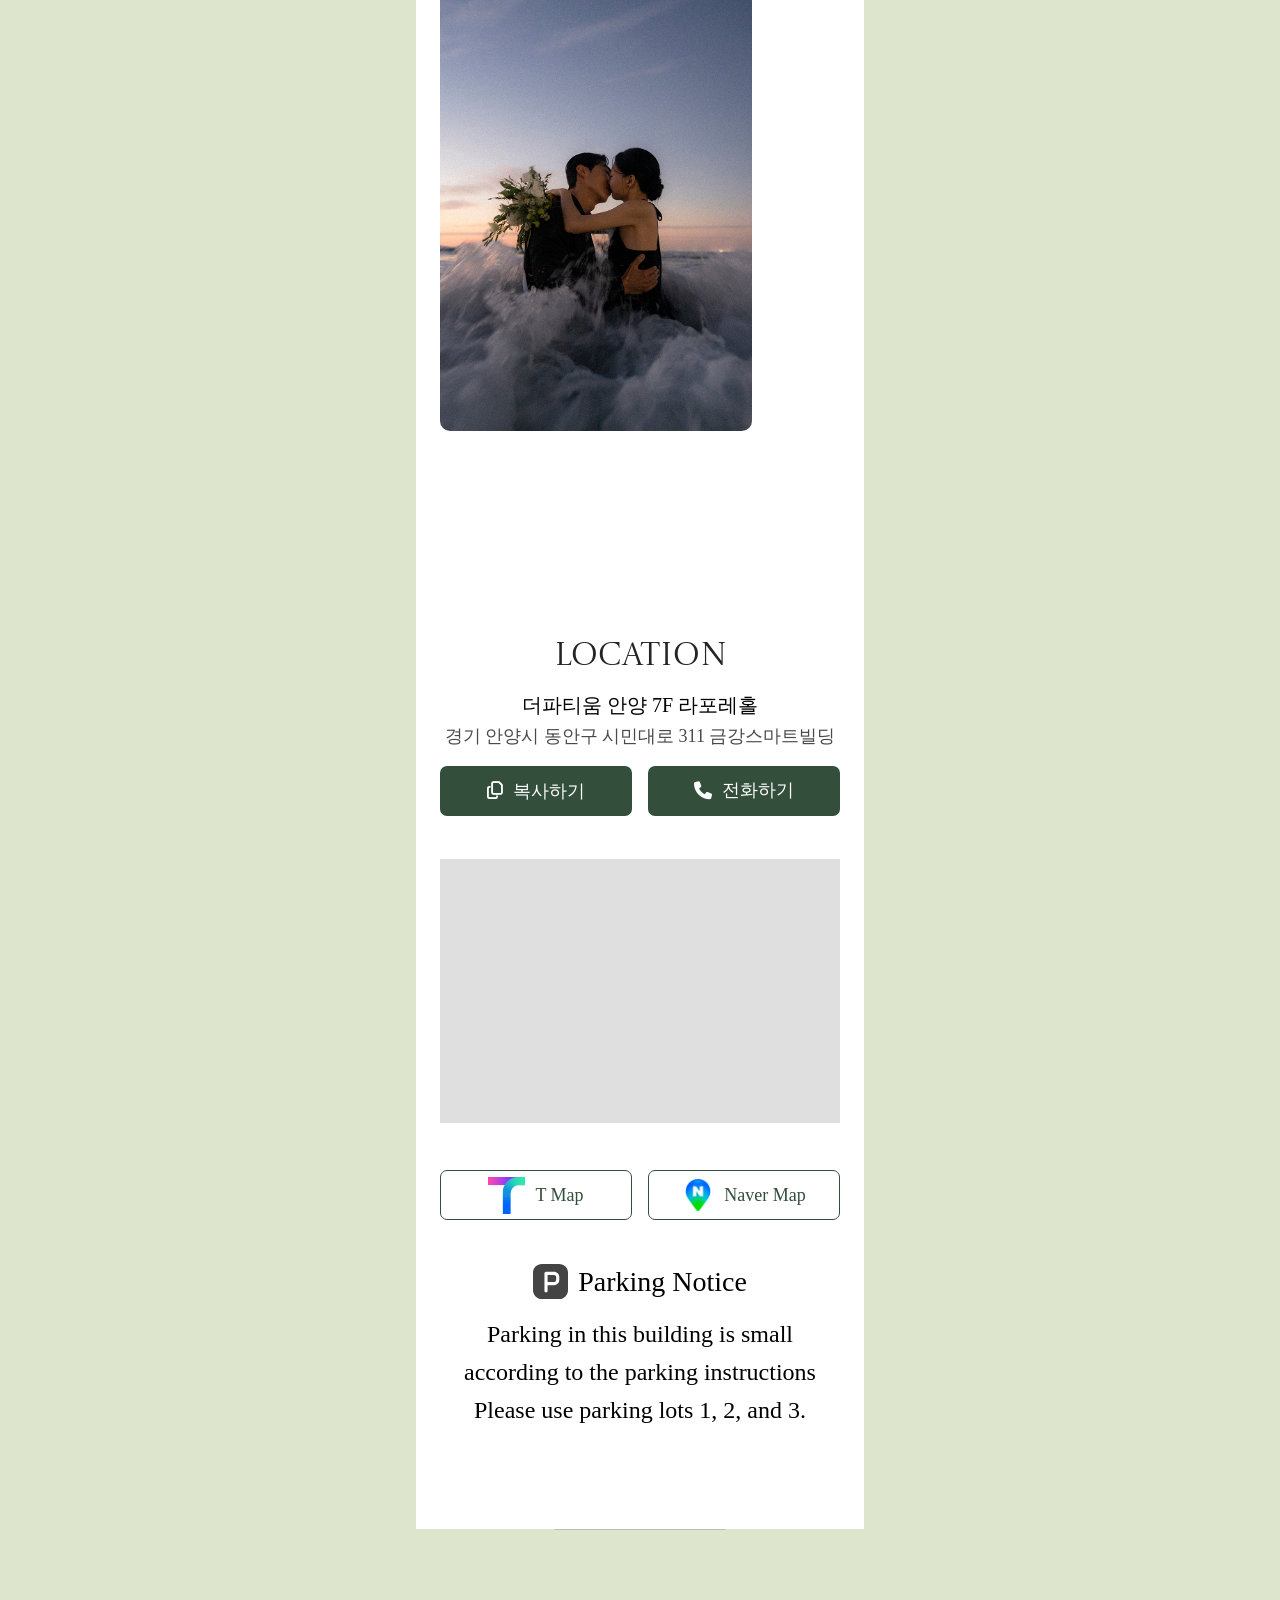
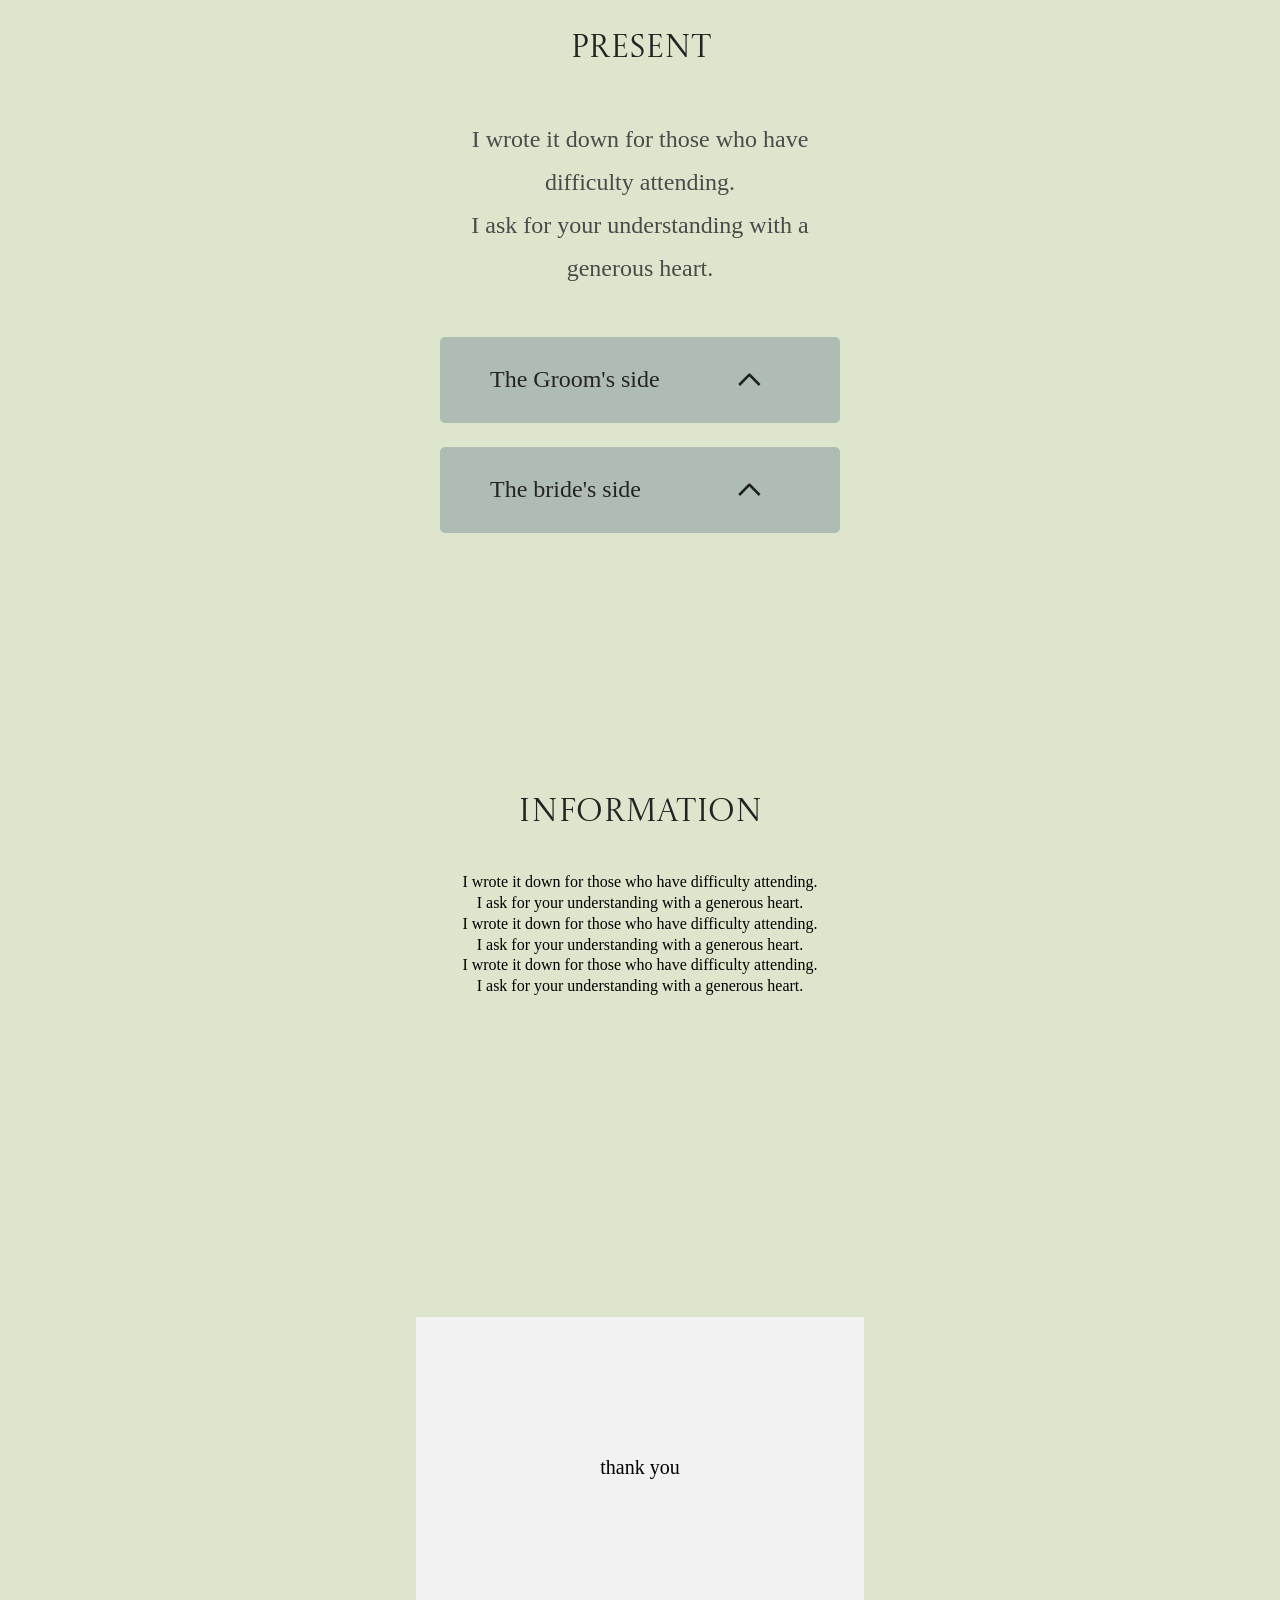
==== commit 40ad910e: "tit svg 수정" ====
--- a/JHYE-letter.html
+++ b/JHYE-letter.html
@@ -37,11 +37,56 @@
         <section id="section01" class="section section01">
             <div class="inner">
                 <div class="img_box">
-                    <img src="./img/section01_v1.JPG" alt="이미지1">
+                    <img src="./img/section01_v1.JPG" alt="이미지1" style="opacity: 0.03;">
                 </div>
                 <div class="text_box">
                     <h1 class="title">
-                        Wedding
+                        <svg width="486" height="124" viewBox="0 0 486 124" fill="none" xmlns="http://www.w3.org/2000/svg">
+                            <mask id="mask0_325_71" style="mask-type:alpha" maskUnits="userSpaceOnUse" x="372" y="43" width="117" height="85">
+                                <path class="tit07" d="M443.955 54.172C444.955 51.5053 444.155 46.572 432.955 48.172C429.455 49.172 416.455 58.672 413.455 69.172C410.455 79.672 419.955 77.172 422.455 75.172C424.955 73.172 440.955 61.172 442.455 57.672C443.955 54.172 446.955 63.172 445.455 68.172C443.955 73.172 434.955 92.172 427.455 100.172C419.955 108.172 407.955 118.172 402.455 119.172C394.122 122.672 377.455 126.572 377.455 114.172C377.455 101.772 414.455 88.0053 432.955 82.672C441.789 80.3387 461.555 73.872 469.955 66.672C478.355 59.472 484.122 54.3387 485.955 52.672" stroke="#FAED87" stroke-width="9"/>
+                            </mask>
+                            <g mask="url(#mask0_325_71)">
+                                <path d="M388.166 123.388C386.277 123.388 384.424 123.134 382.607 122.625C380.718 122.189 379.192 121.39 378.029 120.227C376.794 119.064 376.176 117.538 376.176 115.649C376.176 113.106 377.23 110.381 379.337 107.474C381.372 104.567 384.496 101.806 388.711 99.19C394.161 95.92 399.538 93.1587 404.843 90.906C410.22 88.726 415.489 86.8367 420.648 85.238C425.88 83.6394 430.967 82.077 435.908 80.551L438.524 79.679C439.905 76.9904 440.995 74.1927 441.794 71.286C442.593 68.3794 442.993 65.8724 442.993 63.765C442.993 61.9484 442.666 60.604 442.012 59.732C441.358 60.168 440.922 60.604 440.704 61.04C439.687 62.13 438.27 63.5834 436.453 65.4C434.709 67.2167 432.711 69.0697 430.458 70.959C428.278 72.8484 426.062 74.447 423.809 75.755C421.556 77.063 419.449 77.717 417.487 77.717C416.542 77.717 415.598 77.499 414.653 77.063C413.781 76.627 413.018 75.9367 412.364 74.992C411.565 73.8294 411.165 72.5214 411.165 71.068C411.165 68.9607 411.819 66.6717 413.127 64.201C414.508 61.7304 416.215 59.3324 418.25 57.007C420.357 54.6817 422.574 52.647 424.899 50.903C427.297 49.159 429.513 47.9237 431.548 47.197C432.202 46.979 432.892 46.7974 433.619 46.652C434.418 46.5067 435.254 46.434 436.126 46.434C438.161 46.434 440.086 46.87 441.903 47.742C443.792 48.614 444.882 50.1764 445.173 52.429V52.756C445.173 53.2647 445.028 53.7007 444.737 54.064C444.519 54.3547 444.301 54.5 444.083 54.5C443.72 54.5 443.538 54.2094 443.538 53.628C443.538 53.2647 443.429 52.756 443.211 52.102C443.066 51.3754 442.666 50.7214 442.012 50.14C441.358 49.5587 440.377 49.268 439.069 49.268C436.816 49.268 434.309 50.0674 431.548 51.666C428.859 53.192 426.243 55.154 423.7 57.552C421.157 59.95 419.013 62.4207 417.269 64.964C415.525 67.5074 414.508 69.76 414.217 71.722C414.144 72.0127 414.108 72.267 414.108 72.485C414.108 72.703 414.108 72.921 414.108 73.139C414.108 75.2464 414.907 76.3 416.506 76.3C417.669 76.3 419.013 75.864 420.539 74.992C422.138 74.0474 423.627 73.03 425.008 71.94C426.461 70.85 427.479 70.0507 428.06 69.542C430.022 67.8707 432.057 66.1267 434.164 64.31C436.344 62.4207 438.451 60.5677 440.486 58.751C440.268 58.6784 440.159 58.3877 440.159 57.879C440.159 57.3704 440.45 56.8617 441.031 56.353C441.685 55.8444 442.739 55.59 444.192 55.59C446.881 55.59 448.225 57.6974 448.225 61.912C448.225 63.874 447.898 66.2357 447.244 68.997C446.59 71.6857 445.536 74.6287 444.083 77.826C451.35 75.21 457.817 72.376 463.485 69.324C469.226 66.272 473.731 63.1837 477.001 60.059C477.437 59.623 478.091 59.0417 478.963 58.315C479.908 57.5157 480.852 56.7164 481.797 55.917C482.742 55.1177 483.541 54.5 484.195 54.064C484.849 53.628 485.176 53.519 485.176 53.737C485.176 54.0277 484.922 54.609 484.413 55.481C483.904 56.2804 482.742 57.5884 480.925 59.405C475.911 64.419 470.134 68.67 463.594 72.158C457.127 75.646 450.623 78.371 444.083 80.333L442.666 80.66C439.977 86.11 436.635 91.3784 432.638 96.465C428.641 101.552 424.209 106.093 419.34 110.09C414.471 114.159 409.385 117.393 404.08 119.791C398.775 122.189 393.471 123.388 388.166 123.388ZM387.512 121.971C392.599 121.898 397.576 120.627 402.445 118.156C407.314 115.758 411.892 112.597 416.179 108.673C420.539 104.822 424.499 100.571 428.06 95.92C431.621 91.342 434.6 86.8367 436.998 82.404C430.603 84.2934 424.754 86.1464 419.449 87.963C414.144 89.7797 409.203 91.7417 404.625 93.849C400.12 95.9564 395.796 98.3907 391.654 101.152C387.221 104.059 383.988 106.82 381.953 109.436C379.918 112.052 378.901 114.305 378.901 116.194C378.901 117.938 379.664 119.319 381.19 120.336C382.716 121.426 384.823 121.971 387.512 121.971Z" fill="#FAED87"/>
+                            </g>
+                            <mask id="mask1_325_71" style="mask-type:alpha" maskUnits="userSpaceOnUse" x="342" y="39" width="85" height="55">
+                                <path class="tit06" d="M365.955 42.672C367.789 44.172 371.355 47.672 370.955 49.672C370.555 51.672 358.455 67.5053 352.455 75.172L351.455 78.672L361.955 68.672C365.955 64.5053 374.855 55.872 378.455 54.672C379.455 54.672 388.955 47.672 386.455 58.172C383.955 68.672 381.455 67.172 382.955 73.672C384.455 80.172 397.955 74.672 399.455 74.172C400.655 73.772 409.955 68.0053 414.455 65.172L423.455 57.172" stroke="#FAED87" stroke-width="9"/>
+                            </mask>
+                            <g mask="url(#mask1_325_71)">
+                                <path d="M351.411 80.551C350.612 80.551 350.212 80.115 350.212 79.243C350.212 78.2257 350.721 76.7723 351.738 74.883C352.755 72.9937 353.918 71.068 355.226 69.106C356.534 67.144 357.624 65.5453 358.496 64.31C359.077 63.5107 359.877 62.4207 360.894 61.04C361.911 59.6593 362.965 58.1697 364.055 56.571C365.145 54.8997 366.053 53.2647 366.78 51.666C367.579 50.0673 367.979 48.6503 367.979 47.415C367.979 46.1797 367.579 45.2713 366.78 44.69C366.053 44.1087 365.69 43.491 365.69 42.837C365.69 42.5463 365.835 42.401 366.126 42.401C366.489 42.401 366.925 42.5827 367.434 42.946C367.943 43.2367 368.488 43.6363 369.069 44.145C369.65 44.6537 370.195 45.235 370.704 45.889C371.14 46.3977 371.576 46.979 372.012 47.633C372.448 48.287 372.666 49.05 372.666 49.922C372.666 51.012 372.266 52.211 371.467 53.519C370.159 55.7717 368.633 57.8427 366.889 59.732C365.145 61.6213 363.365 63.6197 361.548 65.727C359.586 67.9797 357.806 70.087 356.207 72.049C354.681 73.9383 353.736 75.1373 353.373 75.646C354.245 74.6287 355.662 73.1753 357.624 71.286C359.659 69.324 361.948 67.1803 364.491 64.855C367.034 62.5297 369.578 60.3133 372.121 58.206C374.737 56.0987 377.026 54.391 378.988 53.083C379.787 52.5743 380.805 52.102 382.04 51.666C383.275 51.1573 384.474 50.903 385.637 50.903C386.654 50.903 387.49 51.23 388.144 51.884C388.871 52.4653 389.234 53.5553 389.234 55.154C389.234 56.5347 388.943 58.1333 388.362 59.95C387.853 61.7667 387.272 63.438 386.618 64.964C386.109 66.1267 385.71 67.2893 385.419 68.452C385.128 69.542 384.983 70.5593 384.983 71.504C384.983 72.8847 385.346 73.9747 386.073 74.774C386.872 75.5733 388.071 75.973 389.67 75.973C391.269 75.973 393.303 75.537 395.774 74.665C399.625 73.2117 403.477 71.2133 407.328 68.67C411.179 66.1267 414.667 63.547 417.792 60.931C418.591 60.277 419.318 59.732 419.972 59.296C420.626 58.86 421.316 58.2787 422.043 57.552C422.188 57.4793 422.334 57.443 422.479 57.443C422.697 57.443 422.806 57.552 422.806 57.77C422.806 57.988 422.697 58.2787 422.479 58.642C422.043 59.2233 420.989 60.3133 419.318 61.912C417.647 63.438 415.576 65.182 413.105 67.144C410.634 69.0333 407.946 70.8863 405.039 72.703C402.205 74.447 399.335 75.8277 396.428 76.845C395.12 77.2083 393.739 77.499 392.286 77.717C390.905 78.0077 389.561 78.153 388.253 78.153C386.073 78.153 384.184 77.6807 382.585 76.736C380.986 75.7913 380.187 74.1563 380.187 71.831C380.187 70.3777 380.55 68.67 381.277 66.708C381.786 65.3273 382.331 63.9467 382.912 62.566C383.566 61.1127 384.002 59.6593 384.22 58.206C384.293 57.9153 384.329 57.661 384.329 57.443C384.329 57.1523 384.329 56.898 384.329 56.68C384.329 54.936 383.711 54.064 382.476 54.064C381.677 54.064 380.696 54.391 379.533 55.045C378.443 55.6263 377.462 56.2077 376.59 56.789C375.791 57.2977 374.483 58.3513 372.666 59.95C370.922 61.476 369.033 63.1837 366.998 65.073C364.963 66.9623 363.038 68.779 361.221 70.523C359.695 71.9763 358.242 73.5023 356.861 75.101C355.48 76.627 354.318 77.8987 353.373 78.916C352.428 80.006 351.774 80.551 351.411 80.551Z" fill="#FAED87"/>
+                            </g>
+                            <mask id="mask2_325_71" style="mask-type:alpha" maskUnits="userSpaceOnUse" x="314" y="28" width="51" height="54">
+                                <path class="tit05" d="M354.955 33.172C351.622 33.8387 344.655 35.972 343.455 39.172C342.255 42.372 327.289 60.8387 319.955 69.672C318.289 72.8387 317.955 78.672 329.955 76.672C341.955 74.672 355.955 62.8387 361.455 57.172" stroke="#FAED87" stroke-width="9"/>
+                            </mask>
+                            <g mask="url(#mask2_325_71)">
+                                <path d="M344.157 40.33C342.849 40.33 342.195 39.6033 342.195 38.15C342.195 37.5686 342.341 36.9873 342.631 36.406C342.849 35.8246 343.576 35.3523 344.811 34.989C346.047 34.553 347.355 34.2623 348.735 34.117C350.189 33.899 351.315 33.79 352.114 33.79C352.768 33.79 353.095 33.8263 353.095 33.899C353.095 34.0443 352.732 34.2623 352.005 34.553C351.279 34.8436 350.516 35.207 349.716 35.643C348.917 36.079 348.372 36.5876 348.081 37.169C347.718 38.1136 347.137 38.8766 346.337 39.458C345.611 40.0393 344.884 40.33 344.157 40.33ZM325.627 78.044C323.593 78.044 321.812 77.6806 320.286 76.954C318.76 76.1546 317.997 74.7376 317.997 72.703C317.997 70.523 318.542 68.3793 319.632 66.272C320.722 64.1646 322.03 62.239 323.556 60.495C325.082 58.6783 326.572 57.116 328.025 55.808C329.551 54.4273 330.678 53.41 331.404 52.756C330.75 52.6106 330.859 51.9566 331.731 50.794C332.603 49.6313 333.875 48.6866 335.546 47.96C335.982 47.8146 336.382 47.742 336.745 47.742C337.545 47.742 338.344 47.9236 339.143 48.287C340.015 48.6503 340.451 49.159 340.451 49.813C340.451 50.1763 340.306 50.5396 340.015 50.903C339.725 51.2663 339.434 51.557 339.143 51.775C338.562 52.211 337.654 52.974 336.418 54.064C335.183 55.154 333.839 56.3893 332.385 57.77C330.932 59.1506 329.551 60.5313 328.243 61.912C327.008 63.22 326.027 64.31 325.3 65.182C322.612 68.5973 321.267 71.2497 321.267 73.139C321.267 75.1737 322.902 76.191 326.172 76.191C328.861 76.191 331.477 75.7913 334.02 74.992C336.636 74.12 339.071 73.1026 341.323 71.94C344.884 70.1233 348.19 67.9433 351.242 65.4C354.294 62.784 357.455 60.168 360.725 57.552C360.871 57.4793 361.052 57.443 361.27 57.443C361.488 57.443 361.597 57.552 361.597 57.77C361.597 57.988 361.452 58.2786 361.161 58.642C360.725 59.2233 359.817 60.2043 358.436 61.585C357.056 62.893 355.312 64.3826 353.204 66.054C351.17 67.7253 348.881 69.3966 346.337 71.068C343.867 72.6666 341.323 74.0473 338.707 75.21C337.327 75.7913 335.365 76.409 332.821 77.063C330.351 77.717 327.953 78.044 325.627 78.044Z" fill="#FAED87"/>
+                            </g>
+                            <mask id="mask3_325_71" style="mask-type:alpha" maskUnits="userSpaceOnUse" x="266" y="16" width="82" height="80">
+                                <path class="tit04" d="M304.455 51.672C302.289 48.0053 295.755 42.672 286.955 50.672C284.455 51.672 272.455 60.672 270.455 68.172C268.455 75.672 270.955 78.672 278.955 75.672C285.355 73.272 299.622 60.0053 305.955 53.672C313.955 42.672 330.555 20.572 332.955 20.172C335.355 19.772 337.955 24.3387 338.955 26.672L332.955 22.172C324.289 30.5053 305.255 52.072 298.455 71.672C291.655 91.272 302.622 92.8387 308.955 91.172C312.122 89.0053 319.055 83.872 321.455 80.672" stroke="#FAED87" stroke-width="7"/>
+                            </mask>
+                            <g mask="url(#mask3_325_71)">
+                                <path d="M304.141 92.65C300.943 92.65 298.654 91.4146 297.274 88.944C295.893 86.546 295.203 83.5666 295.203 80.006C295.203 77.0993 295.566 74.0473 296.293 70.85C297.092 67.58 298.109 64.3826 299.345 61.258C298.4 62.348 296.983 63.8013 295.094 65.618C293.204 67.4346 291.061 69.2876 288.663 71.177C286.337 72.9936 283.939 74.556 281.469 75.864C278.998 77.172 276.673 77.826 274.493 77.826C272.313 77.826 270.532 77.0266 269.152 75.428C268.207 74.4106 267.735 73.1026 267.735 71.504C267.735 69.3966 268.461 67.1076 269.915 64.637C271.368 62.0936 273.221 59.623 275.474 57.225C277.799 54.7543 280.306 52.5743 282.995 50.685C285.756 48.723 288.372 47.3423 290.843 46.543C292.078 46.107 293.204 45.8163 294.222 45.671C295.312 45.453 296.256 45.344 297.056 45.344C299.744 45.344 301.597 46.0343 302.615 47.415C303.705 48.723 304.468 49.9946 304.904 51.23V51.339C304.904 51.775 304.613 52.102 304.032 52.32C303.45 52.4653 303.16 52.32 303.16 51.884C303.16 51.666 302.905 51.1573 302.397 50.358C301.961 49.5586 300.798 49.159 298.909 49.159C297.092 49.159 295.057 49.6676 292.805 50.685C290.552 51.6296 288.227 52.9376 285.829 54.609C283.503 56.2076 281.323 57.988 279.289 59.95C277.327 61.8393 275.655 63.765 274.275 65.727C272.967 67.6163 272.204 69.324 271.986 70.85C271.913 71.068 271.877 71.286 271.877 71.504C271.877 71.722 271.877 71.94 271.877 72.158C271.877 74.556 272.894 75.755 274.929 75.755C276.164 75.755 277.545 75.3916 279.071 74.665C280.669 73.9383 282.123 73.1026 283.431 72.158C284.811 71.2133 285.792 70.4866 286.374 69.978C288.699 68.016 291.315 65.8723 294.222 63.547C297.128 61.149 299.708 58.9326 301.961 56.898C304.504 53.41 307.265 49.4496 310.245 45.017C313.224 40.5116 316.385 36.0426 319.728 31.61C323.143 27.1773 326.667 23.326 330.301 20.056C331.391 19.0386 332.444 18.53 333.462 18.53C334.043 18.53 334.479 18.6753 334.77 18.966C335.787 19.6926 336.732 20.5646 337.604 21.582C338.476 22.5266 338.912 23.3986 338.912 24.198C338.912 24.634 338.839 24.9246 338.694 25.07C338.258 25.5786 337.967 25.833 337.822 25.833C337.676 25.833 337.567 25.724 337.495 25.506C337.495 25.2153 337.458 24.9246 337.386 24.634C337.313 23.9073 336.841 23.544 335.969 23.544C335.242 23.544 334.37 23.8346 333.353 24.416C332.408 24.9973 331.754 25.397 331.391 25.615C329.792 26.8503 327.939 28.667 325.832 31.065C323.797 33.3903 321.726 35.8973 319.619 38.586C317.584 41.202 315.731 43.6726 314.06 45.998C310.208 51.666 307.12 56.9343 304.795 61.803C302.469 66.599 300.798 71.722 299.781 77.172C299.635 78.1166 299.49 79.0613 299.345 80.006C299.272 80.9506 299.236 81.8226 299.236 82.622C299.236 84.9473 299.635 86.8366 300.435 88.29C301.307 89.816 302.724 90.579 304.686 90.579C305.194 90.579 305.703 90.5426 306.212 90.47C306.793 90.3973 307.374 90.252 307.956 90.034C309.264 89.598 310.681 88.835 312.207 87.745C313.733 86.655 315.222 85.456 316.676 84.148C318.129 82.9126 319.328 81.75 320.273 80.66C320.418 80.5146 320.527 80.442 320.6 80.442C320.745 80.442 320.854 80.551 320.927 80.769C320.999 81.0596 320.963 81.2776 320.818 81.423C320.6 81.7863 320.018 82.6583 319.074 84.039C318.129 85.4196 316.857 86.8366 315.259 88.29C313.66 89.7433 311.698 90.8696 309.373 91.669C307.411 92.323 305.667 92.65 304.141 92.65Z" fill="#FAED87"/>
+                            </g>
+                            <mask id="mask4_325_71" style="mask-type:alpha" maskUnits="userSpaceOnUse" x="216" y="15" width="83" height="81">
+                                <path class="tit03" d="M254.955 52.172C253.789 48.8386 249.155 43.572 239.955 49.172C230.755 54.772 224.455 62.8386 222.455 66.172C220.289 70.5053 218.355 78.572 227.955 76.172C237.555 73.772 251.622 59.8386 257.455 53.172C264.622 42.5053 279.855 20.972 283.455 20.172C287.055 19.372 289.289 24.172 289.955 26.672L284.955 21.672C276.955 27.5053 258.755 44.972 249.955 68.172C241.155 91.372 253.622 92.5053 260.955 90.172C263.955 88.172 270.455 83.372 272.455 80.172" stroke="#FAED87" stroke-width="9"/>
+                            </mask>
+                            <g mask="url(#mask4_325_71)">
+                                <path d="M254.75 92.65C251.553 92.65 249.264 91.4146 247.883 88.944C246.502 86.546 245.812 83.5666 245.812 80.006C245.812 77.0993 246.175 74.0473 246.902 70.85C247.701 67.58 248.719 64.3826 249.954 61.258C249.009 62.348 247.592 63.8013 245.703 65.618C243.814 67.4346 241.67 69.2876 239.272 71.177C236.947 72.9936 234.549 74.556 232.078 75.864C229.607 77.172 227.282 77.826 225.102 77.826C222.922 77.826 221.142 77.0266 219.761 75.428C218.816 74.4106 218.344 73.1026 218.344 71.504C218.344 69.3966 219.071 67.1076 220.524 64.637C221.977 62.0936 223.83 59.623 226.083 57.225C228.408 54.7543 230.915 52.5743 233.604 50.685C236.365 48.723 238.981 47.3423 241.452 46.543C242.687 46.107 243.814 45.8163 244.831 45.671C245.921 45.453 246.866 45.344 247.665 45.344C250.354 45.344 252.207 46.0343 253.224 47.415C254.314 48.723 255.077 49.9946 255.513 51.23V51.339C255.513 51.775 255.222 52.102 254.641 52.32C254.06 52.4653 253.769 52.32 253.769 51.884C253.769 51.666 253.515 51.1573 253.006 50.358C252.57 49.5586 251.407 49.159 249.518 49.159C247.701 49.159 245.667 49.6676 243.414 50.685C241.161 51.6296 238.836 52.9376 236.438 54.609C234.113 56.2076 231.933 57.988 229.898 59.95C227.936 61.8393 226.265 63.765 224.884 65.727C223.576 67.6163 222.813 69.324 222.595 70.85C222.522 71.068 222.486 71.286 222.486 71.504C222.486 71.722 222.486 71.94 222.486 72.158C222.486 74.556 223.503 75.755 225.538 75.755C226.773 75.755 228.154 75.3916 229.68 74.665C231.279 73.9383 232.732 73.1026 234.04 72.158C235.421 71.2133 236.402 70.4866 236.983 69.978C239.308 68.016 241.924 65.8723 244.831 63.547C247.738 61.149 250.317 58.9326 252.57 56.898C255.113 53.41 257.875 49.4496 260.854 45.017C263.833 40.5116 266.994 36.0426 270.337 31.61C273.752 27.1773 277.277 23.326 280.91 20.056C282 19.0386 283.054 18.53 284.071 18.53C284.652 18.53 285.088 18.6753 285.379 18.966C286.396 19.6926 287.341 20.5646 288.213 21.582C289.085 22.5266 289.521 23.3986 289.521 24.198C289.521 24.634 289.448 24.9246 289.303 25.07C288.867 25.5786 288.576 25.833 288.431 25.833C288.286 25.833 288.177 25.724 288.104 25.506C288.104 25.2153 288.068 24.9246 287.995 24.634C287.922 23.9073 287.45 23.544 286.578 23.544C285.851 23.544 284.979 23.8346 283.962 24.416C283.017 24.9973 282.363 25.397 282 25.615C280.401 26.8503 278.548 28.667 276.441 31.065C274.406 33.3903 272.335 35.8973 270.228 38.586C268.193 41.202 266.34 43.6726 264.669 45.998C260.818 51.666 257.729 56.9343 255.404 61.803C253.079 66.599 251.407 71.722 250.39 77.172C250.245 78.1166 250.099 79.0613 249.954 80.006C249.881 80.9506 249.845 81.8226 249.845 82.622C249.845 84.9473 250.245 86.8366 251.044 88.29C251.916 89.816 253.333 90.579 255.295 90.579C255.804 90.579 256.312 90.5426 256.821 90.47C257.402 90.3973 257.984 90.252 258.565 90.034C259.873 89.598 261.29 88.835 262.816 87.745C264.342 86.655 265.832 85.456 267.285 84.148C268.738 82.9126 269.937 81.75 270.882 80.66C271.027 80.5146 271.136 80.442 271.209 80.442C271.354 80.442 271.463 80.551 271.536 80.769C271.609 81.0596 271.572 81.2776 271.427 81.423C271.209 81.7863 270.628 82.6583 269.683 84.039C268.738 85.4196 267.467 86.8366 265.868 88.29C264.269 89.7433 262.307 90.8696 259.982 91.669C258.02 92.323 256.276 92.65 254.75 92.65Z" fill="#FAED87"/>
+                            </g>
+                            <mask id="mask5_325_71" style="mask-type:alpha" maskUnits="userSpaceOnUse" x="173" y="40" width="60" height="43">
+                                <path class="tit02" d="M179.455 64.672C188.622 63.672 207.855 58.972 211.455 48.172C212.455 44.172 202.955 44.172 195.955 48.172C188.955 52.172 178.955 62.672 178.455 69.172C177.955 75.672 187.455 79.672 197.455 77.172C205.455 75.172 224.455 62.672 229.455 57.172" stroke="#FAED87" stroke-width="9"/>
+                            </mask>
+                            <g mask="url(#mask5_325_71)">
+                                <path d="M190.783 78.589C189.112 78.589 187.513 78.4073 185.987 78.044C184.534 77.6806 183.19 77.1356 181.954 76.409C180.356 75.3916 179.157 74.229 178.357 72.921C177.631 71.5403 177.267 70.087 177.267 68.561C177.267 66.0176 178.139 63.3653 179.883 60.604C181.627 57.8426 183.916 55.2266 186.75 52.756C189.657 50.2126 192.709 48.1053 195.906 46.434C197.796 45.4166 199.685 44.69 201.574 44.254C203.464 43.818 205.135 43.6 206.588 43.6C208.986 43.6 210.549 44.0723 211.275 45.017C212.075 45.889 212.474 46.9063 212.474 48.069C212.474 49.4496 212.038 50.7576 211.166 51.993C210.367 53.2283 209.168 54.4636 207.569 55.699C204.735 57.9516 200.884 59.9863 196.015 61.803C191.219 63.6196 186.242 64.8913 181.082 65.618C180.719 66.3446 180.392 67.0713 180.101 67.798C179.883 68.5246 179.774 69.2513 179.774 69.978C179.774 71.5766 180.283 72.8846 181.3 73.902C182.39 74.8466 183.735 75.537 185.333 75.973C187.005 76.3363 188.712 76.518 190.456 76.518C191.328 76.518 192.2 76.4816 193.072 76.409C193.944 76.3363 194.744 76.2273 195.47 76.082C199.249 75.2826 203.064 73.902 206.915 71.94C210.839 69.978 214.618 67.7253 218.251 65.182C221.885 62.6386 225.155 60.0953 228.061 57.552C228.207 57.4793 228.388 57.443 228.606 57.443C228.897 57.443 229.042 57.5156 229.042 57.661C229.042 57.879 228.897 58.1696 228.606 58.533C228.098 59.405 227.044 60.5313 225.445 61.912C223.919 63.2926 222.139 64.7096 220.104 66.163C218.142 67.6163 216.217 68.997 214.327 70.305C212.438 71.5403 210.876 72.5213 209.64 73.248C206.952 74.774 203.936 76.0456 200.593 77.063C197.251 78.0803 193.981 78.589 190.783 78.589ZM182.063 63.765C183.735 63.4016 185.733 62.9293 188.058 62.348C190.384 61.694 192.782 60.931 195.252 60.059C197.796 59.1143 200.121 58.097 202.228 57.007C204.336 55.8443 205.971 54.609 207.133 53.301C208.296 52.0656 208.877 50.794 208.877 49.486C208.877 48.9046 208.659 48.4323 208.223 48.069C207.787 47.633 206.915 47.415 205.607 47.415C204.081 47.415 202.265 47.8873 200.157 48.832C198.05 49.7766 195.834 51.0483 193.508 52.647C191.256 54.2456 189.112 56.026 187.077 57.988C185.043 59.8773 183.371 61.803 182.063 63.765Z" fill="#FAED87"/>
+                            </g>
+                            <mask id="mask6_325_71" style="mask-type:alpha" maskUnits="userSpaceOnUse" x="-4" y="-4" width="247" height="89">
+                                <path class="tit01" d="M23.9553 77.172C14.2886 80.672 -3.44468 82.772 2.95532 63.172C9.35532 43.572 37.2887 26.672 50.4553 20.672C68.2887 13.3387 104.755 3.57199 107.955 23.172C107.955 29.172 89.9553 52.3386 80.9553 63.172C78.9553 65.672 75.5553 71.672 77.9553 75.672C80.9553 80.672 95.4553 72.672 96.4553 71.172C97.4553 69.672 111.955 59.172 124.955 43.672C135.355 31.272 139.622 24.8386 140.455 23.172C135.289 32.0053 124.955 50.572 124.955 54.172C123.289 58.3386 120.455 68.472 122.455 75.672C124.955 84.672 135.955 75.172 140.455 71.172C144.955 67.172 176.955 33.172 186.955 23.172C196.955 13.172 216.455 0.671956 222.455 2.17196C226.789 1.17197 235.755 0.971985 236.955 8.17199C238.455 17.172 231.455 27.172 224.955 31.672" stroke="#FAED87" stroke-width="10"/>
+                            </mask>
+                            <g mask="url(#mask6_325_71)">
+                                <path d="M11.009 80.442C7.957 80.442 5.341 79.6427 3.161 78.044C1.05367 76.4453 0 73.575 0 69.433C0 65.3637 1.199 61.1127 3.597 56.68C5.995 52.2473 9.33767 47.851 13.625 43.491C17.985 39.131 23.0353 35.0253 28.776 31.174C34.5893 27.25 40.8387 23.7983 47.524 20.819C54.282 17.8397 61.2943 15.478 68.561 13.734C75.8277 11.99 83.0943 11.118 90.361 11.118C97.0463 11.118 102.242 12.0627 105.948 13.952C109.654 15.8413 111.507 18.53 111.507 22.018C111.507 23.3987 111.253 24.743 110.744 26.051C109.727 28.8123 107.765 32.0097 104.858 35.643C102.024 39.2763 99.081 42.9097 96.029 46.543C95.375 47.3423 94.394 48.5777 93.086 50.249C91.8507 51.8477 90.47 53.7007 88.944 55.808C87.4907 57.9153 86.0737 60.059 84.693 62.239C83.3123 64.419 82.186 66.49 81.314 68.452C80.442 70.3413 80.006 71.94 80.006 73.248C80.006 74.992 80.9507 75.864 82.84 75.864C85.0927 75.864 87.854 74.9193 91.124 73.03C94.394 71.068 97.882 68.561 101.588 65.509C105.367 62.3843 109.036 59.0053 112.597 55.372C116.23 51.666 119.5 48.0327 122.407 44.472C125.314 40.9113 127.53 37.7867 129.056 35.098C130.582 32.4093 131.854 30.2657 132.871 28.667C133.888 26.9957 135.305 26.16 137.122 26.16C137.631 26.16 138.321 26.3417 139.193 26.705C140.065 26.9957 140.828 27.359 141.482 27.795C142.209 28.231 142.463 28.7033 142.245 29.212C141.954 29.866 141.373 30.8107 140.501 32.046C139.629 33.2087 138.757 34.2623 137.885 35.207C137.086 36.1517 136.504 36.6967 136.141 36.842C134.76 38.804 133.307 41.4563 131.781 44.799C130.328 48.069 128.983 51.4843 127.748 55.045C127.385 56.0623 126.876 57.5883 126.222 59.623C125.641 61.585 125.096 63.6923 124.587 65.945C124.151 68.1977 123.933 70.2687 123.933 72.158C123.933 73.7567 124.187 75.0647 124.696 76.082C125.205 77.0993 126.077 77.608 127.312 77.608C128.111 77.608 129.02 77.39 130.037 76.954C131.054 76.518 132.253 75.8277 133.634 74.883C135.741 73.5023 138.466 71.2133 141.809 68.016C145.224 64.8187 148.785 61.3307 152.491 57.552C158.159 51.884 163.936 45.78 169.822 39.24C175.708 32.6273 181.63 26.5233 187.589 20.928C192.676 16.132 197.835 11.9537 203.067 8.393C208.372 4.83233 214.003 2.289 219.962 0.762997C221.125 0.544995 222.251 0.363329 223.341 0.217997C224.504 0.0726656 225.666 0 226.829 0C228.137 0 229.445 0.108999 230.753 0.326996C233.369 0.90833 235.331 2.14366 236.639 4.033C237.947 5.84966 238.601 8.02966 238.601 10.573C238.601 13.9883 237.438 17.6943 235.113 21.691C232.788 25.6877 229.336 29.2483 224.758 32.373C224.395 32.6637 224.068 32.809 223.777 32.809C223.559 32.809 223.45 32.7 223.45 32.482C223.45 32.3367 223.595 32.0823 223.886 31.719C224.177 31.283 224.685 30.847 225.412 30.411C227.447 29.0303 229.263 27.2863 230.862 25.179C232.461 23.0717 233.732 20.8553 234.677 18.53C235.622 16.2047 236.094 14.061 236.094 12.099C236.094 10.4277 235.731 8.97433 235.004 7.739C234.277 6.50366 233.078 5.63166 231.407 5.123C230.535 4.97766 229.663 4.86866 228.791 4.796C227.992 4.72333 227.192 4.687 226.393 4.687C224.576 4.687 222.76 4.94133 220.943 5.45C216.074 6.61266 210.988 8.68367 205.683 11.663C200.451 14.6423 195.401 18.1667 190.532 22.236C186.099 25.942 181.812 29.9387 177.67 34.226C173.528 38.5133 169.531 42.837 165.68 47.197C161.829 51.557 158.123 55.7353 154.562 59.732C151.219 63.5107 147.84 67.035 144.425 70.305C141.082 73.5023 137.812 76.082 134.615 78.044C132.362 79.4973 130.001 80.224 127.53 80.224C125.277 80.224 123.352 79.4247 121.753 77.826C120.154 76.3 119.355 73.8293 119.355 70.414C119.355 68.452 119.646 65.9087 120.227 62.784C120.881 59.5867 121.68 56.3167 122.625 52.974C123.642 49.5587 124.696 46.543 125.786 43.927C124.914 45.017 123.533 46.6157 121.644 48.723C119.827 50.7577 117.684 53.083 115.213 55.699C112.742 58.315 110.054 60.9673 107.147 63.656C104.24 66.272 101.225 68.7063 98.1 70.959C95.048 73.2117 91.996 75.0283 88.944 76.409C85.9647 77.7897 83.0943 78.48 80.333 78.48C78.2983 78.48 76.8087 78.0803 75.864 77.281C74.992 76.4817 74.556 75.428 74.556 74.12C74.556 72.5213 75.0283 70.6683 75.973 68.561C76.9903 66.4537 78.262 64.2373 79.788 61.912C81.3867 59.514 83.058 57.1887 84.802 54.936C86.546 52.6833 88.181 50.6123 89.707 48.723C91.233 46.8337 92.432 45.3077 93.304 44.145C95.266 41.529 97.119 38.913 98.863 36.297C100.607 33.6083 102.024 30.9923 103.114 28.449C104.204 25.9057 104.749 23.6167 104.749 21.582C104.749 18.966 103.659 16.8587 101.479 15.26C99.299 13.6613 95.5203 12.862 90.143 12.862C83.385 12.862 76.5907 13.6977 69.76 15.369C62.9293 17.0403 56.3167 19.3657 49.922 22.345C43.6 25.2517 37.714 28.6307 32.264 32.482C26.814 36.2607 22.0543 40.2937 17.985 44.581C13.9157 48.7957 10.7183 53.083 8.393 57.443C6.14033 61.803 5.014 65.9813 5.014 69.978C5.014 73.3933 5.668 75.7187 6.976 76.954C8.35667 78.1167 9.95533 78.698 11.772 78.698C12.862 78.698 13.9883 78.5527 15.151 78.262C16.3137 78.044 17.44 77.7897 18.53 77.499C18.6753 77.4263 18.9297 77.39 19.293 77.39C20.165 77.39 20.601 77.608 20.601 78.044C20.601 78.3347 20.3467 78.589 19.838 78.807C18.4573 79.3157 17.004 79.7153 15.478 80.006C13.952 80.2967 12.4623 80.442 11.009 80.442Z" fill="#FAED87"/>
+                            </g>
+                        </svg>
+
+
                     </h1>
                     <p class="desc">
                         주혁 ㅡ 예은
--- a/css/common.css
+++ b/css/common.css
@@ -109,13 +109,56 @@
     transform: translateX(-50%);
 }
 .section01 .title {
-    font-family: 'WindSong';
+    /* font-family: 'WindSong';
     font-size: 6.81rem;
-    color: #FAED87;
+    color: #FAED87; */
     opacity: 0.8;
     margin-top: 90px;
     margin-left: -63px;
 }
+
+.section01 .tit01 {
+    stroke-dasharray: 520;
+    stroke-dashoffset: 520;
+    animation: titdash 1s linear forwards;
+}
+.section01 .tit02 {
+    stroke-dasharray: 200;
+    stroke-dashoffset: 200;
+    animation: titdash 0.5s 1s linear forwards;
+}
+.section01 .tit03 {
+    stroke-dasharray: 260;
+    stroke-dashoffset: 260;
+    animation: titdash 0.5s 1.5s linear forwards;
+}
+.section01 .tit04 {
+    stroke-dasharray: 260;
+    stroke-dashoffset: 260;
+    animation: titdash 0.5s 2s linear forwards;
+}
+.section01 .tit05 {
+    stroke-dasharray: 200;
+    stroke-dashoffset: 200;
+    animation: titdash 0.5s 2.5s linear forwards;
+}
+.section01 .tit06 {
+    stroke-dasharray: 300;
+    stroke-dashoffset: 300;
+    animation: titdash 0.5s 3s linear forwards;
+}
+.section01 .tit07 {
+    stroke-dasharray: 430;
+    stroke-dashoffset: 430;
+    animation: titdash 0.5s 3.5s linear forwards;
+}
+
+@keyframes titdash {
+    to {
+        stroke-dashoffset: 0;
+    }
+}
+
 .section01 .desc {
     margin-top: 557px;
     font-family: 'Jeju Myeongjo';
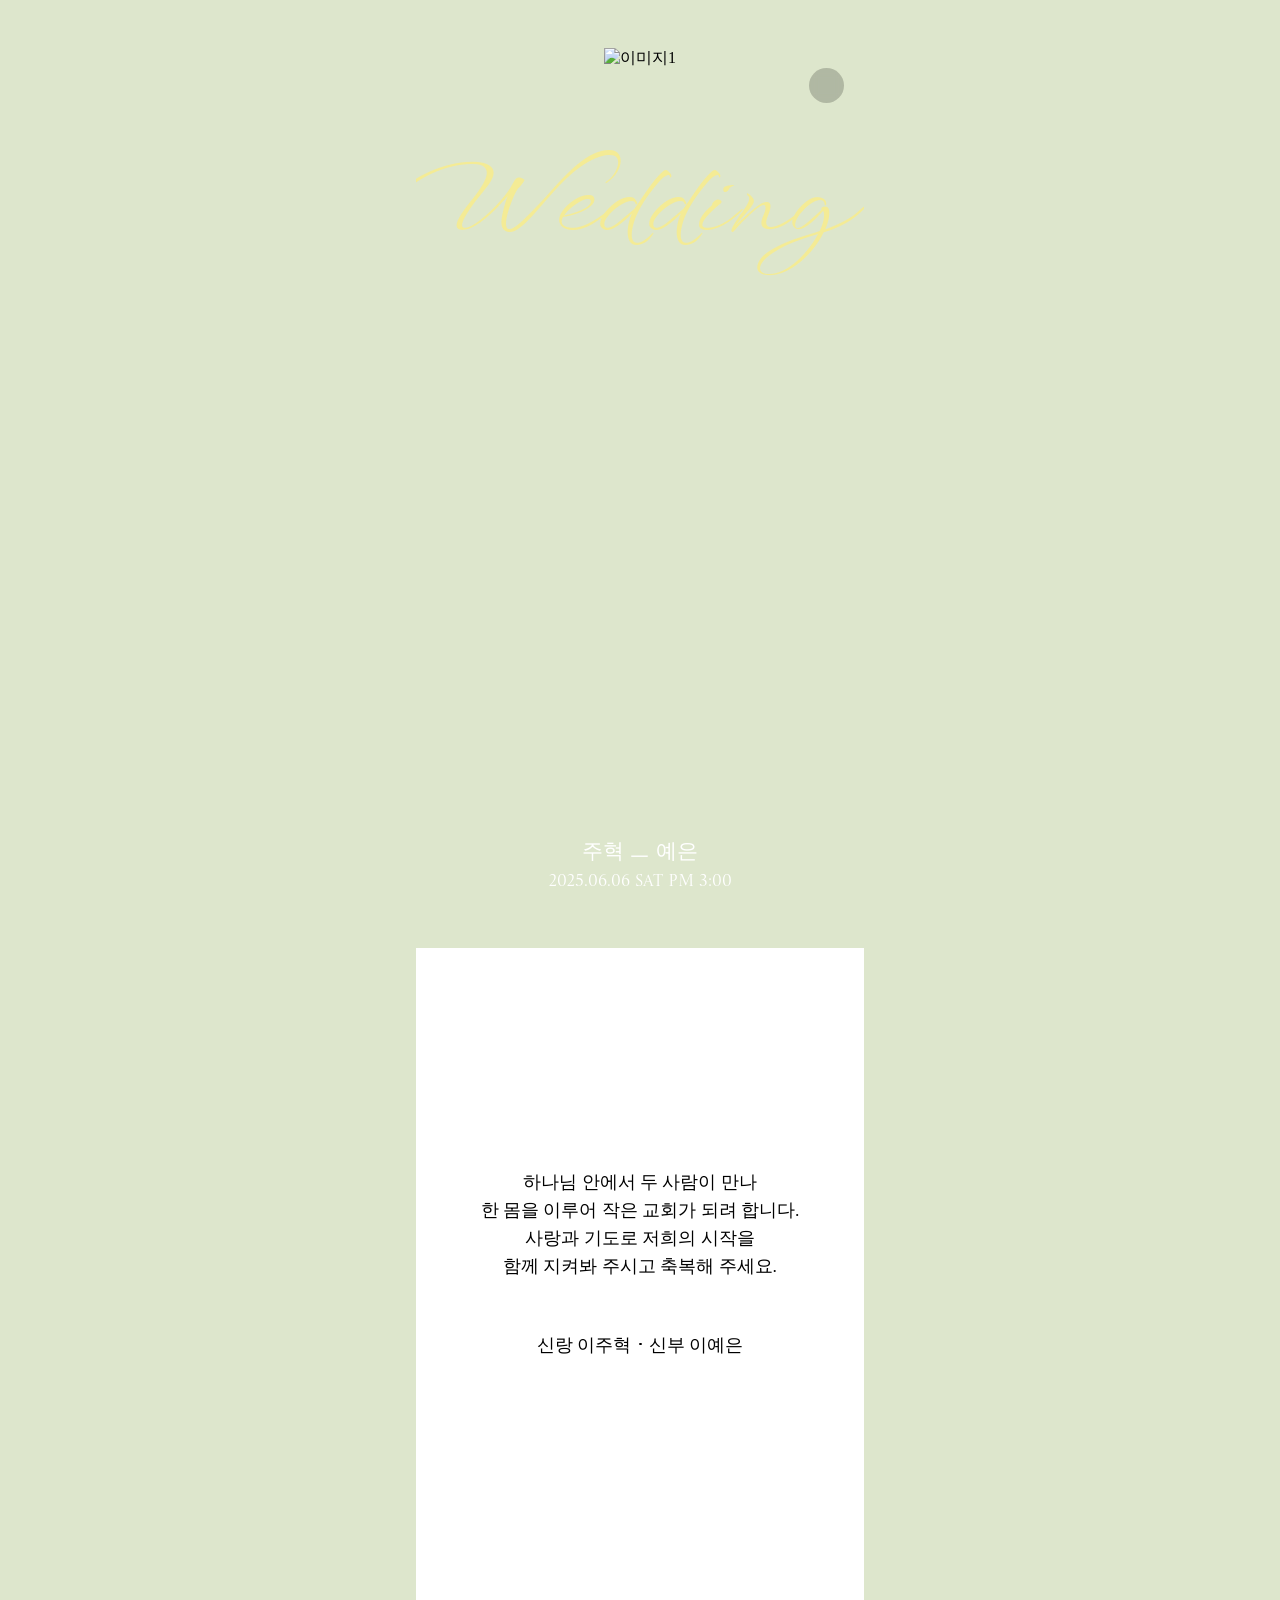
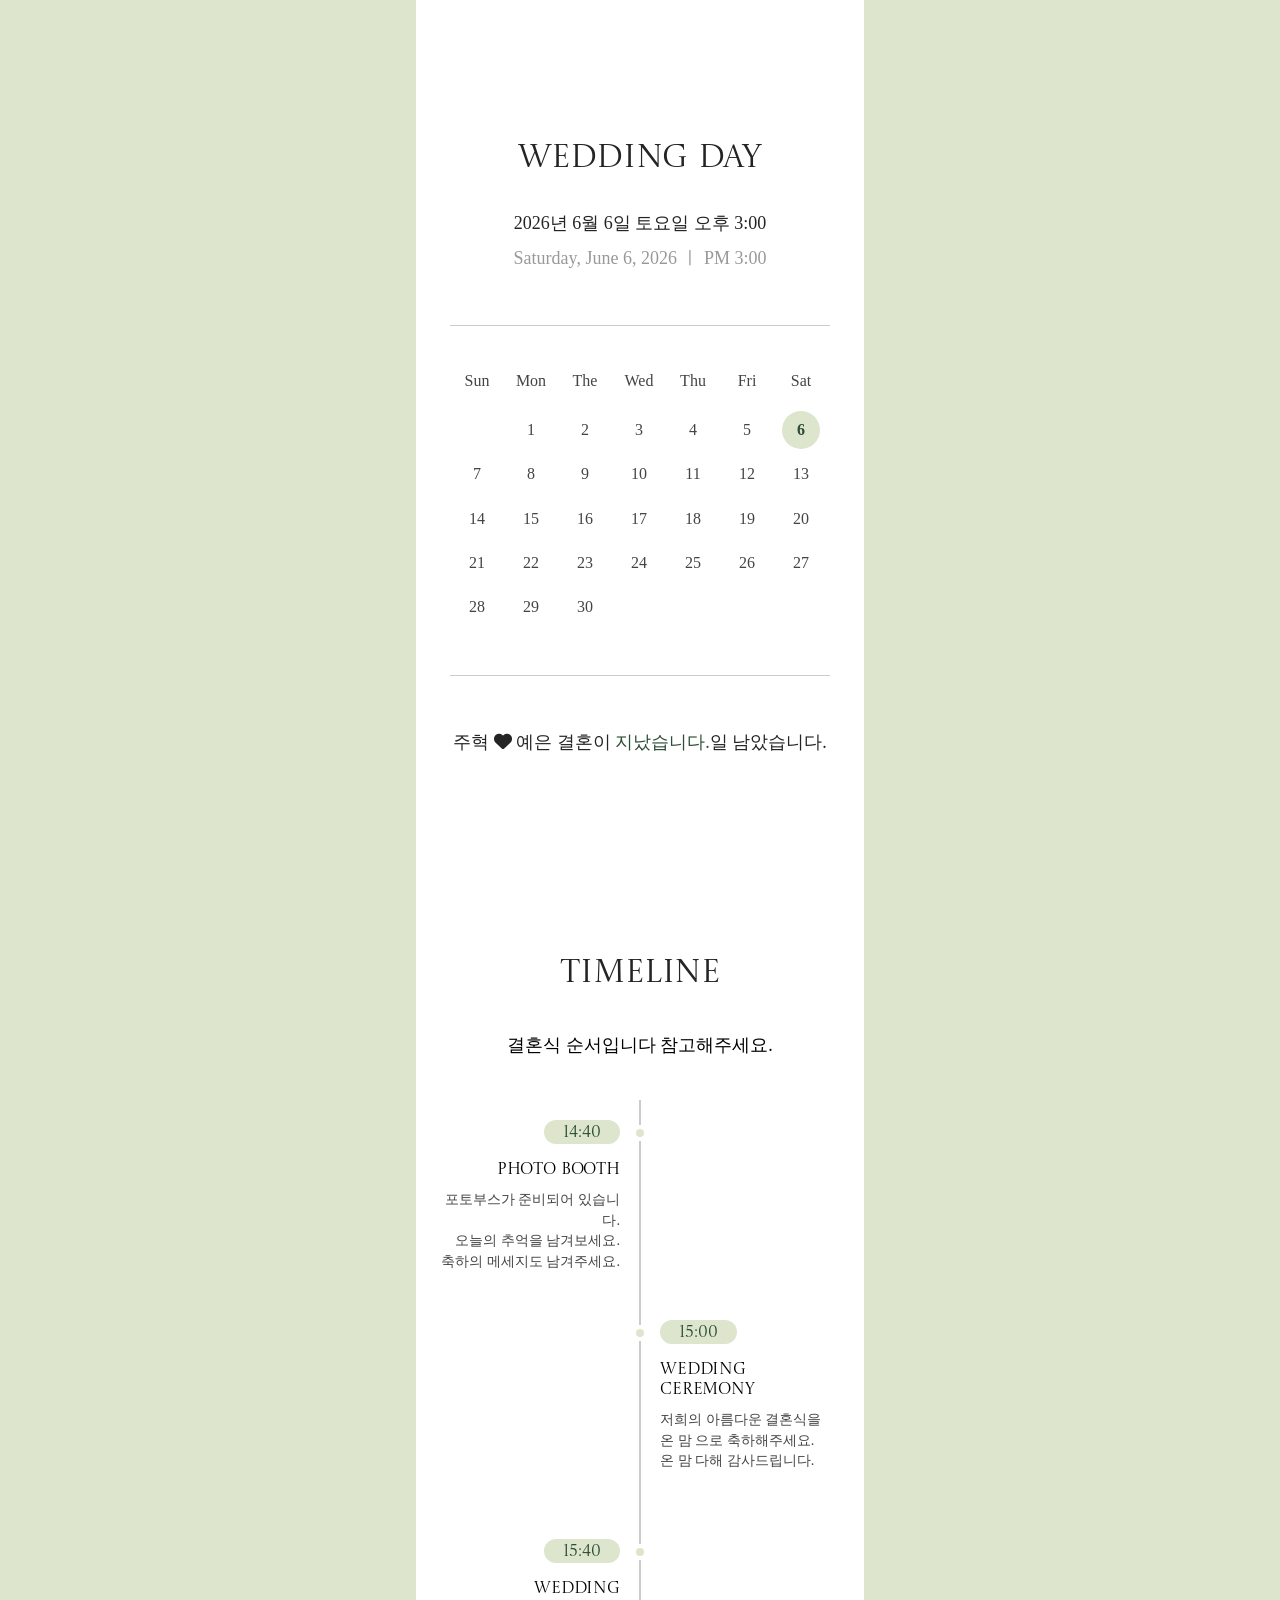
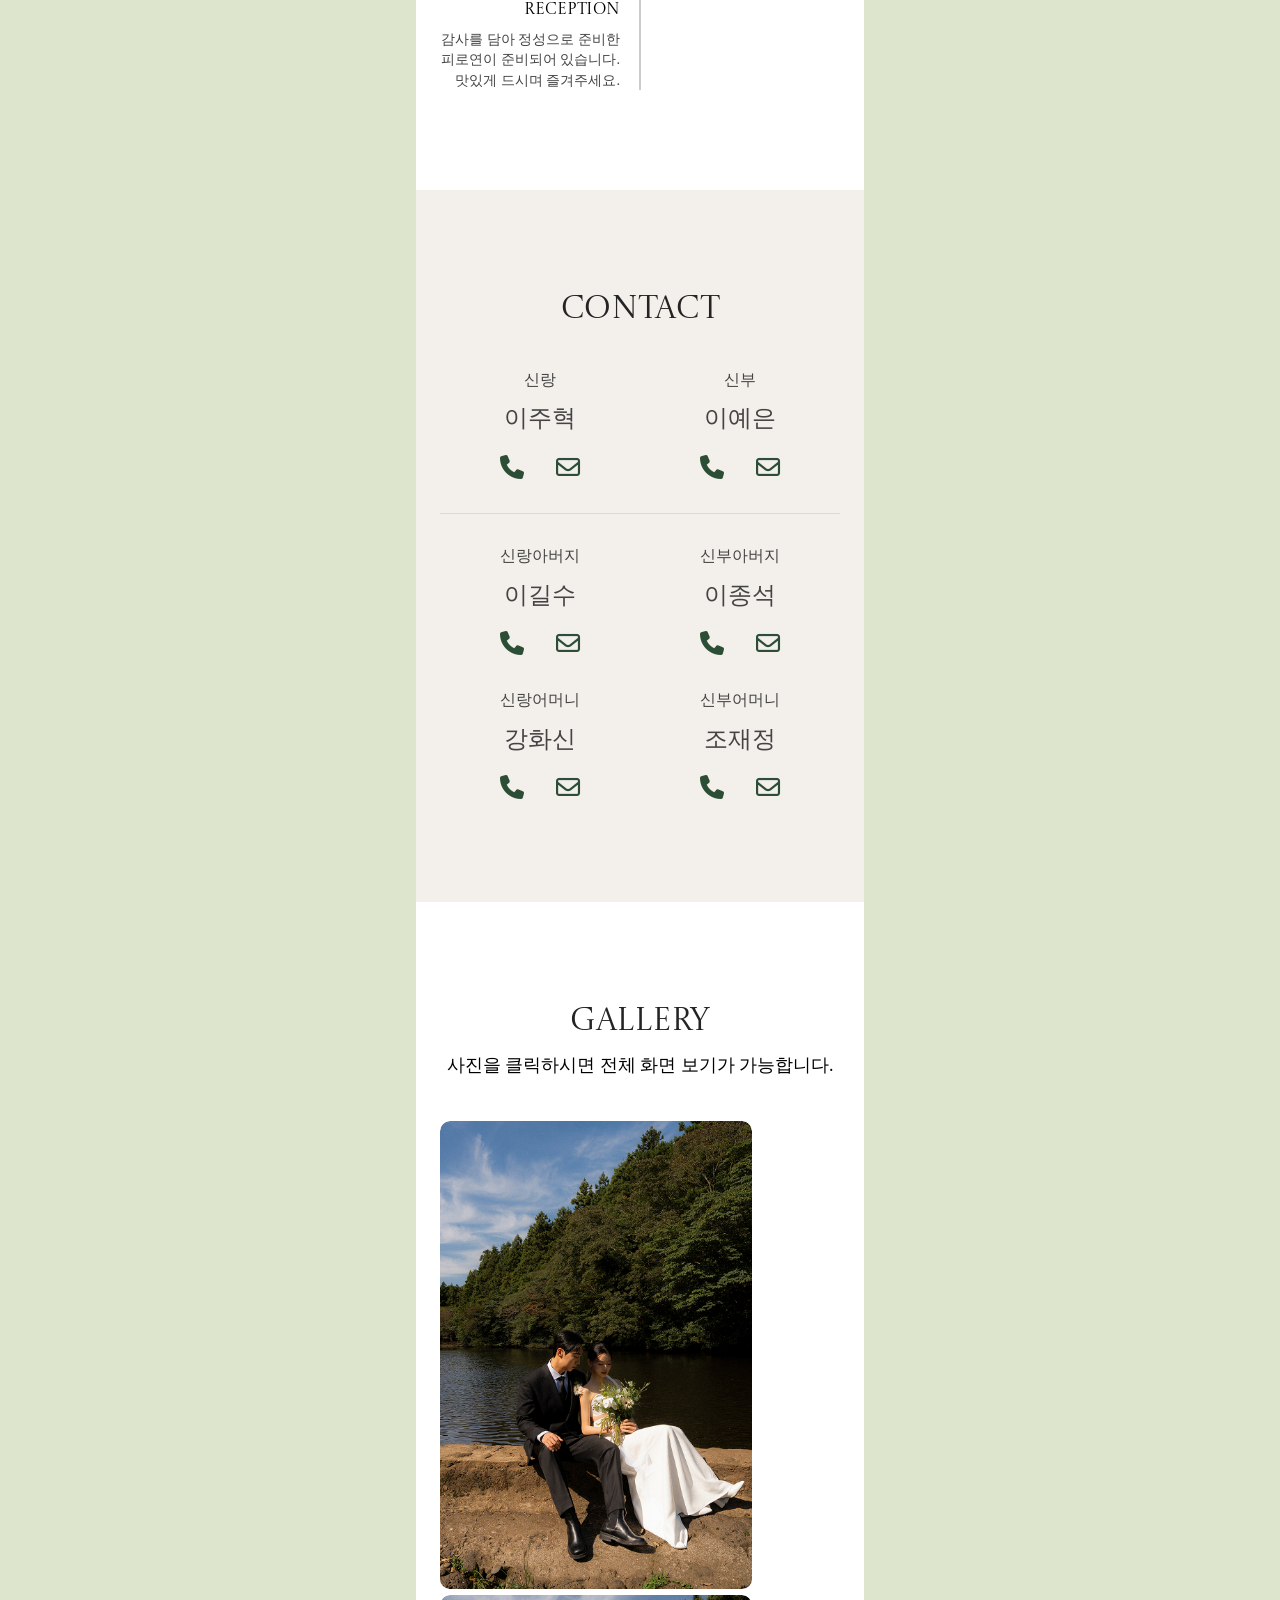
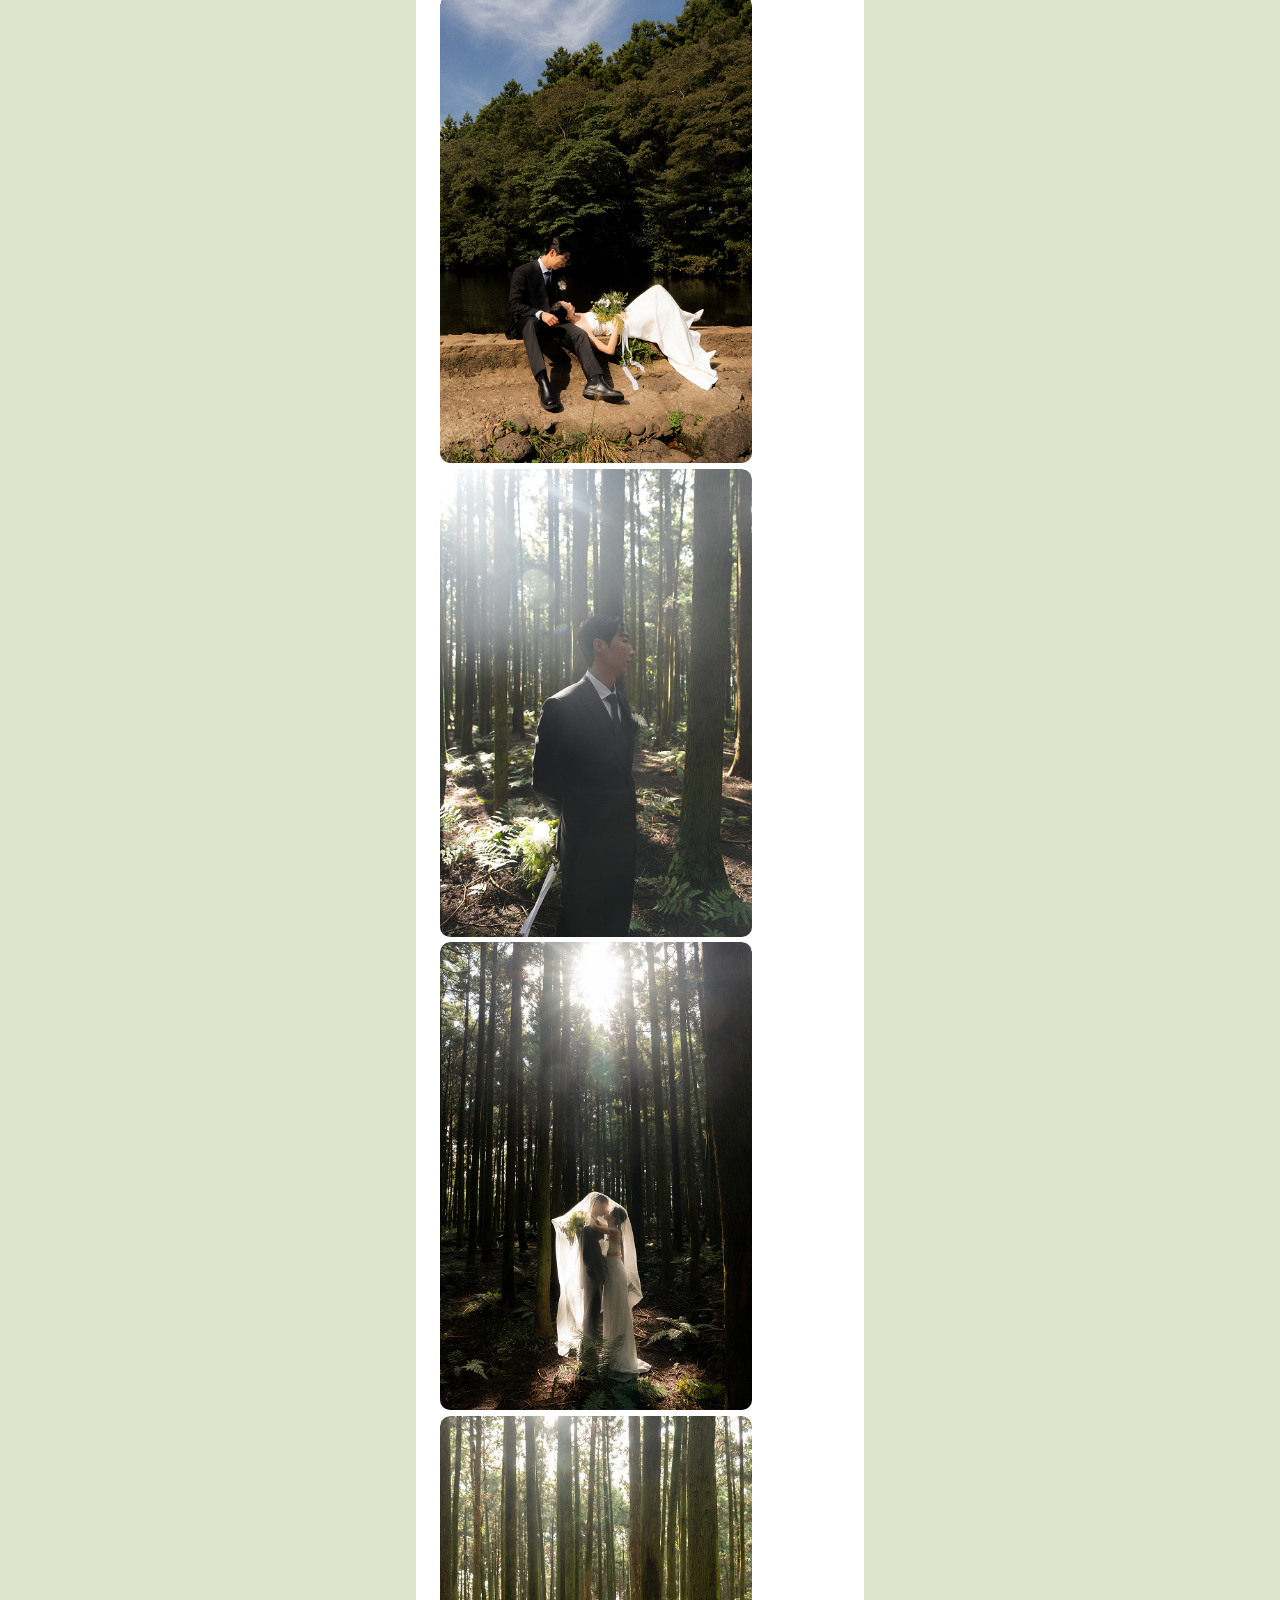
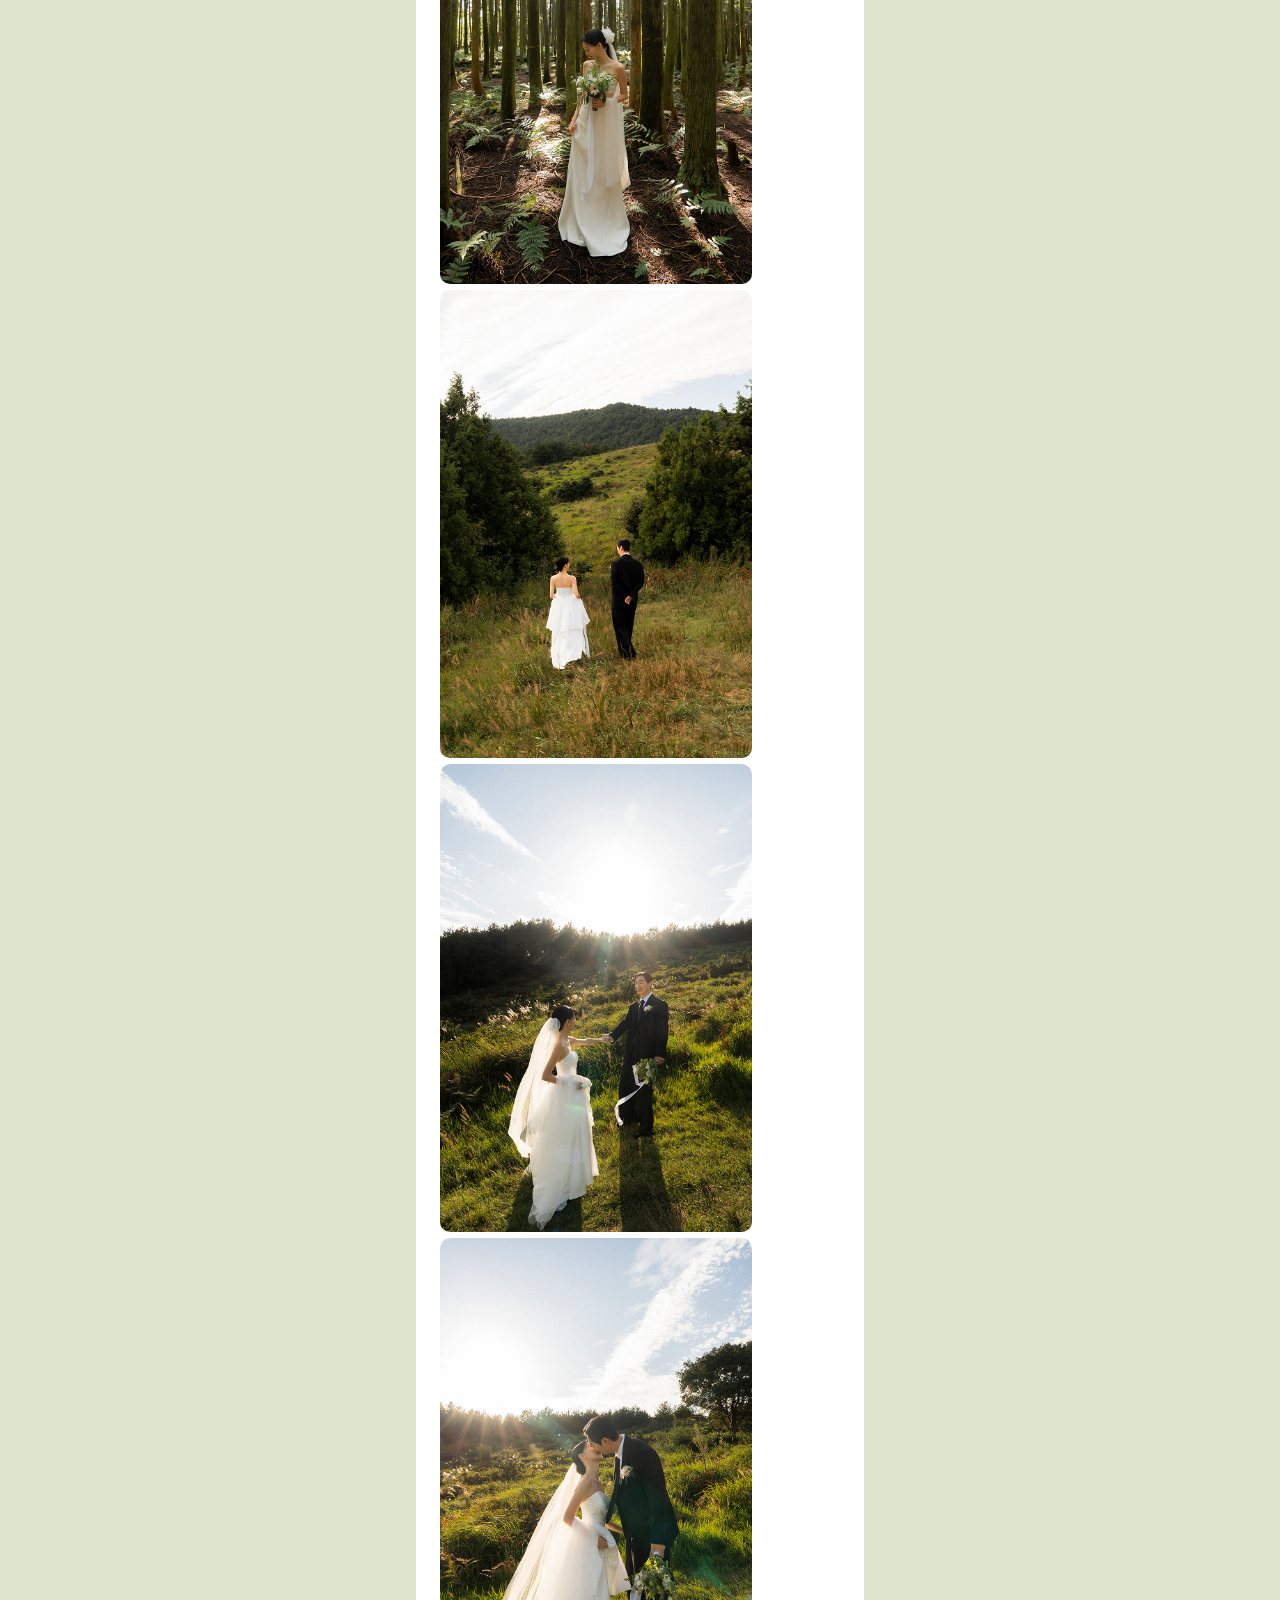
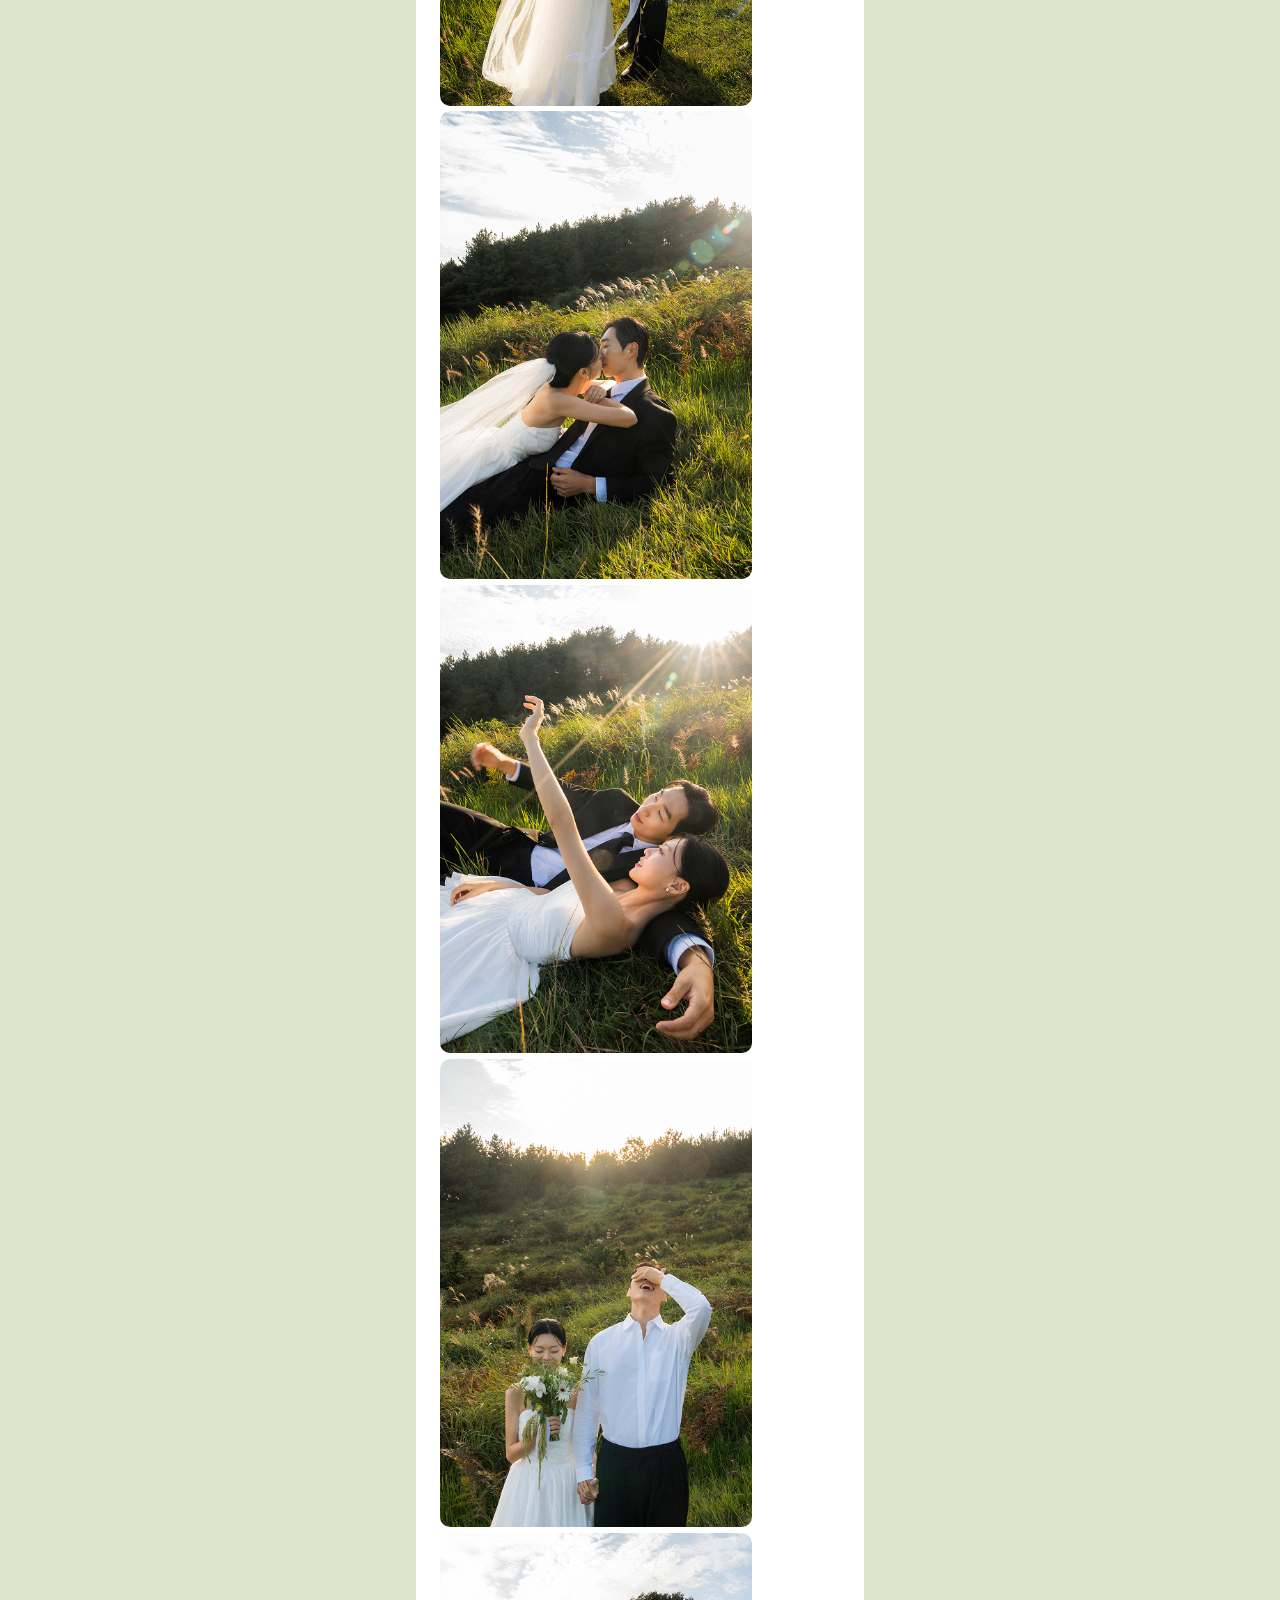
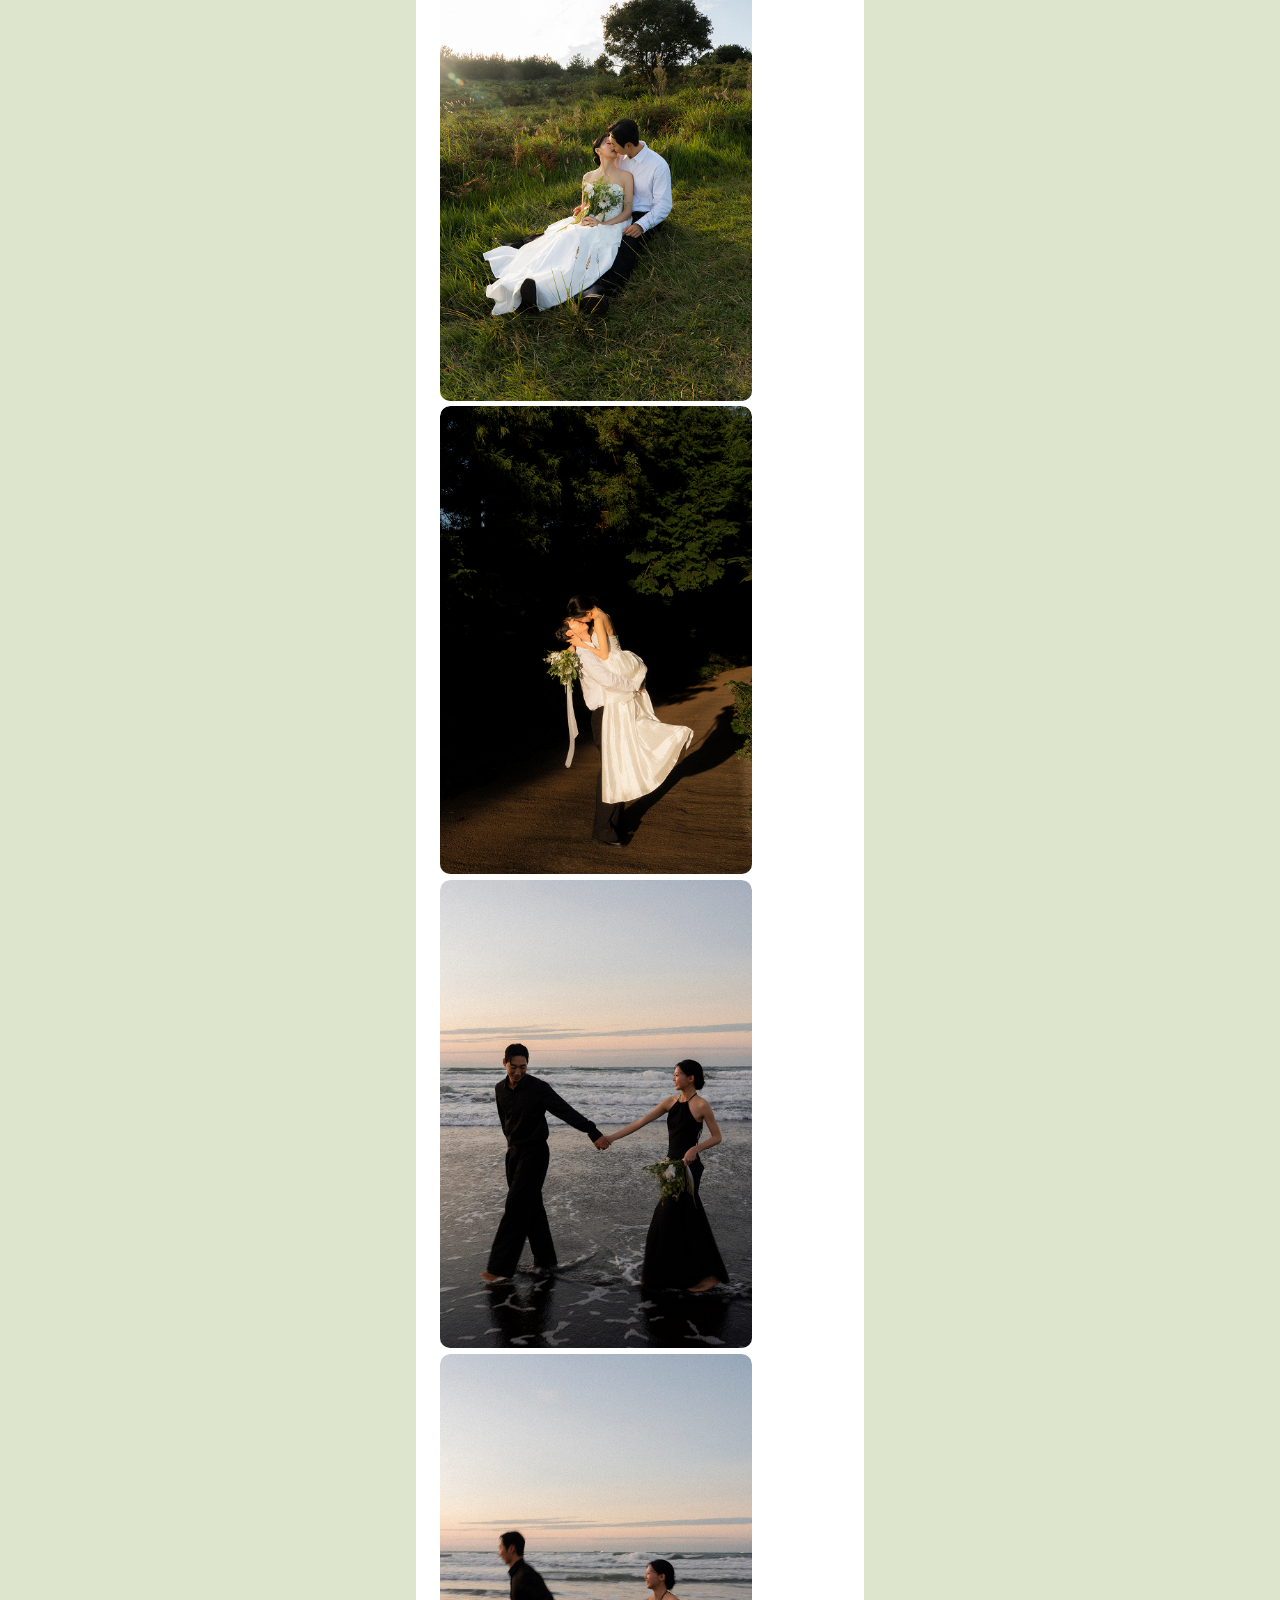
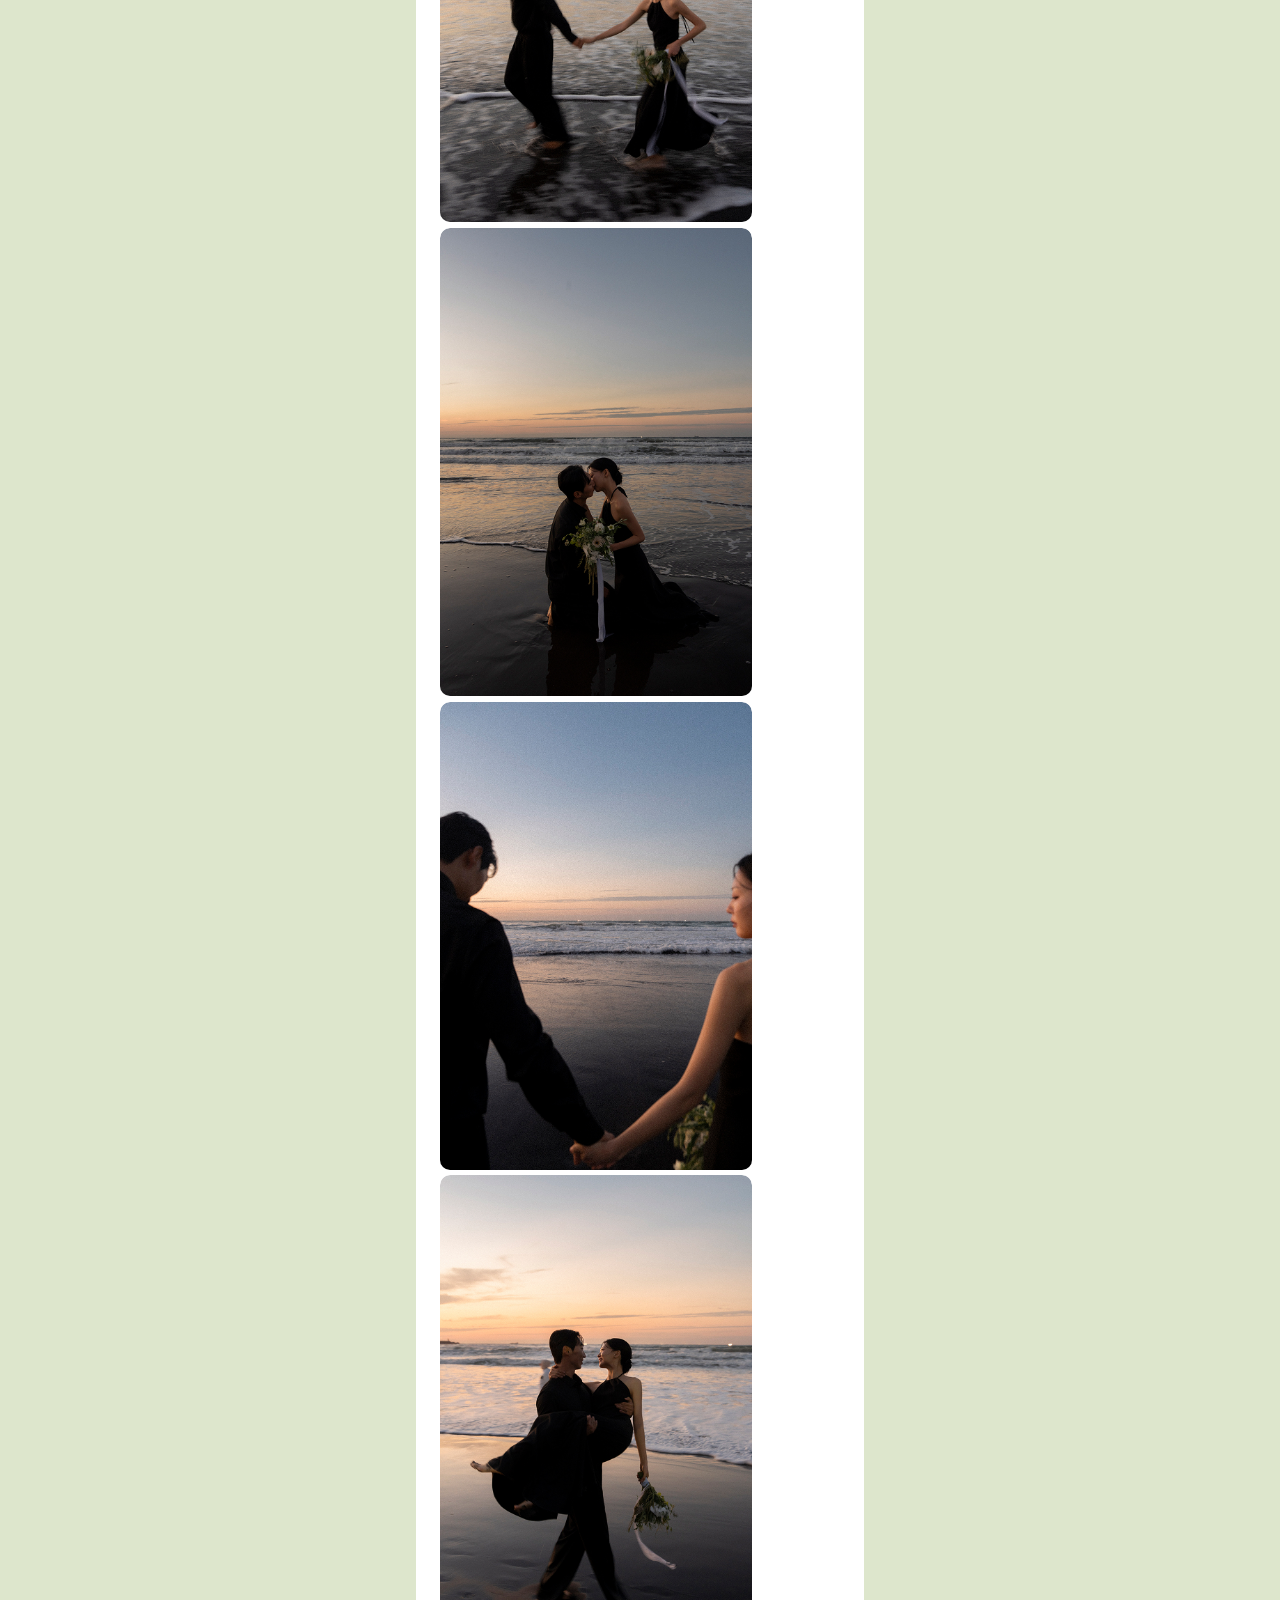
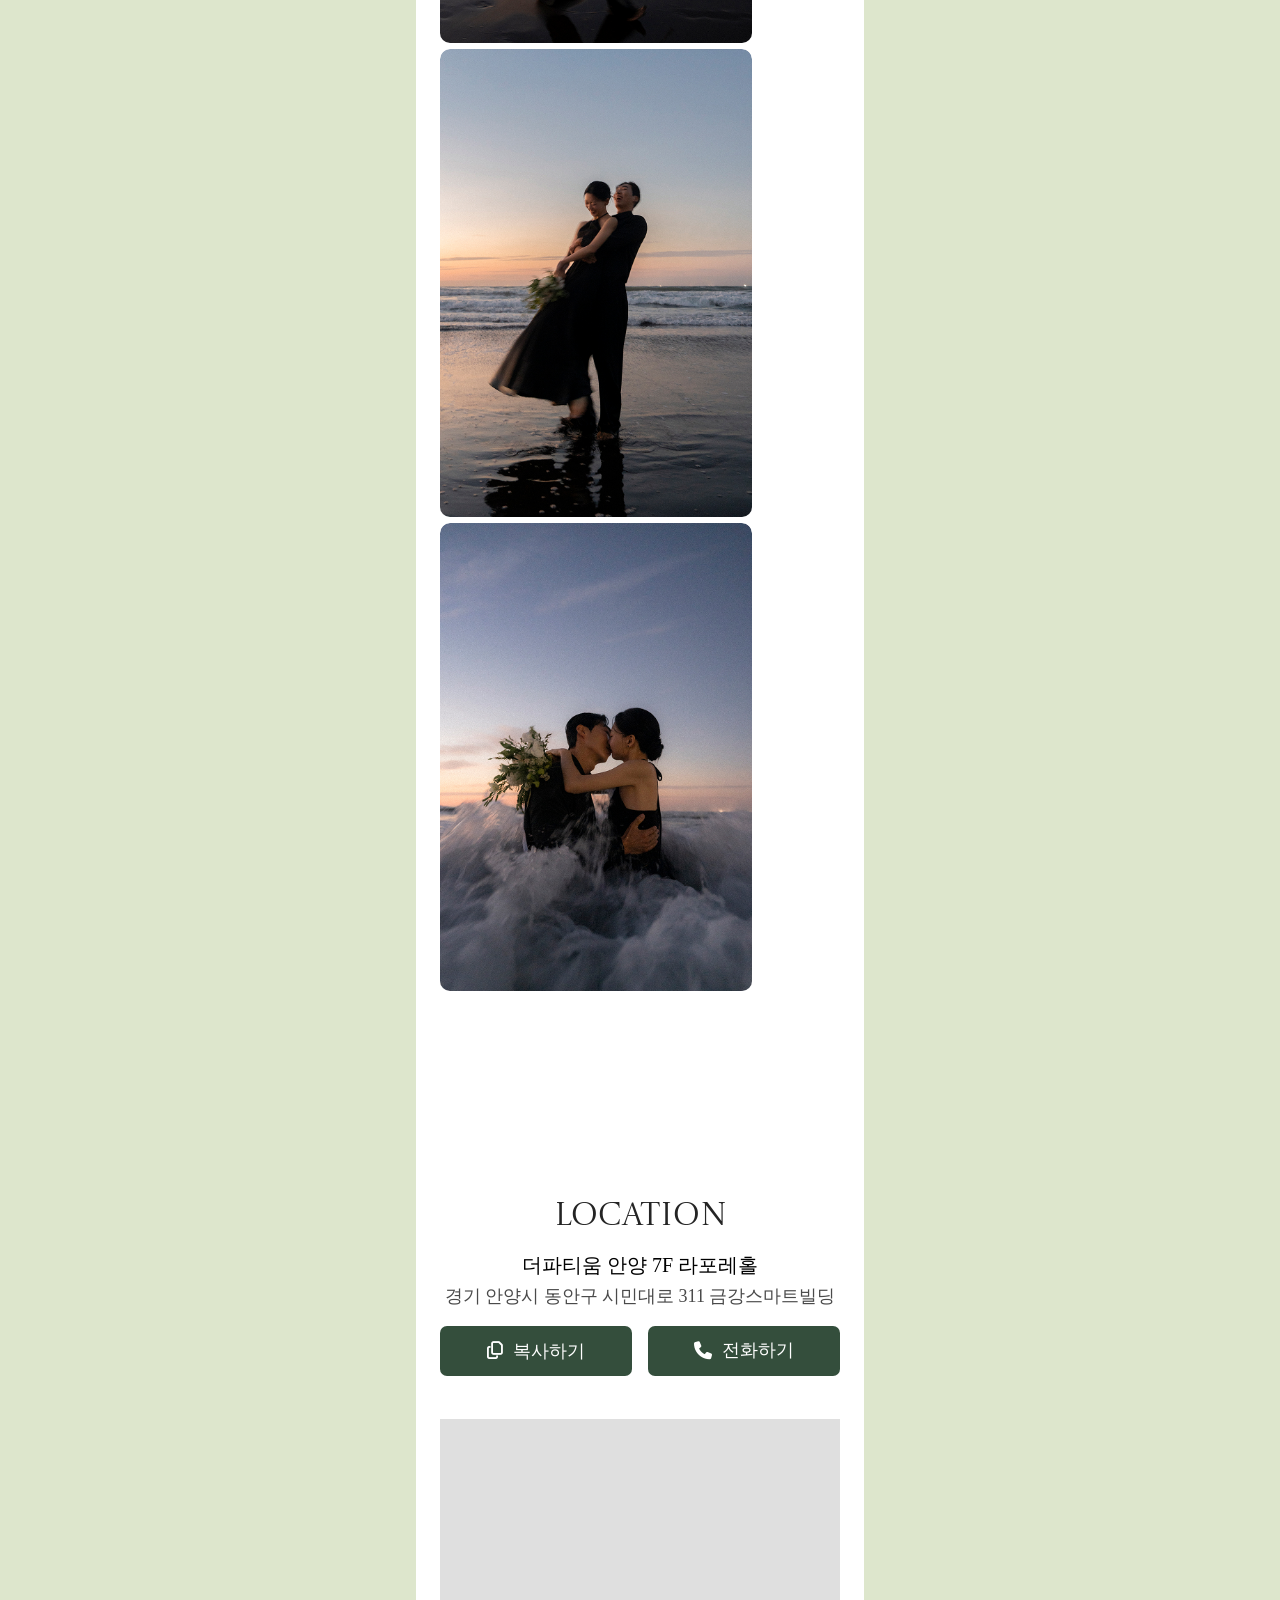
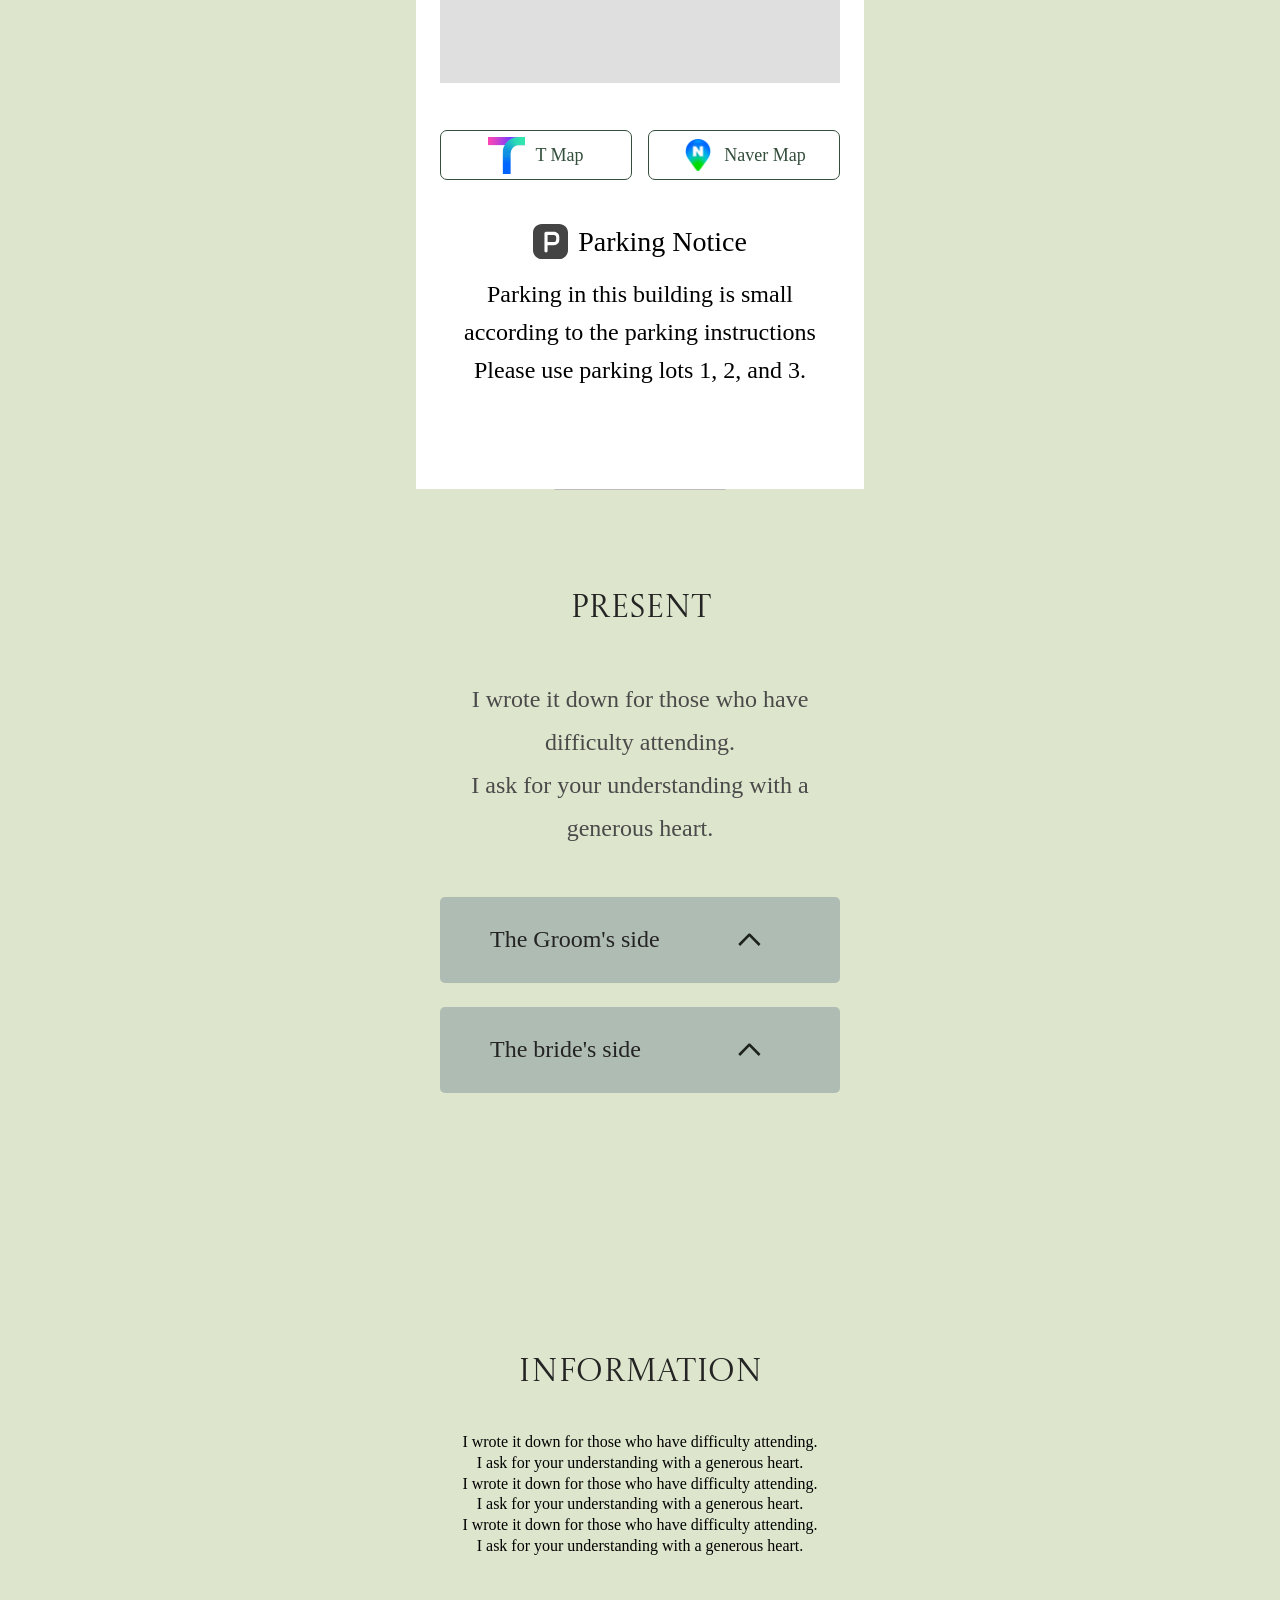
==== commit 0ecf29be: "작업" ====
--- a/JHYE-letter.html
+++ b/JHYE-letter.html
@@ -6,13 +6,14 @@
     <title></title>
     <link rel="preconnect" href="https://fonts.googleapis.com">
     <link rel="preconnect" href="https://fonts.gstatic.com" crossorigin>
-    <link href="https://fonts.googleapis.com/css2?family=Castoro+Titling&family=Noto+Sans+KR:wght@100;200;300;400;500;600;700;800;900&family=Noto+Serif+Display:ital,wght@0,100..900;1,100..900&family=Noto+Serif+KR:wght@200..900&family=Playfair+Display:ital,wght@0,400..900;1,400..900&family=WindSong:wght@400;500&display=swap" rel="stylesheet">
+    <link rel="stylesheet" href="https://fonts.googleapis.com/css2?family=Castoro+Titling&family=Noto+Sans+KR:wght@100;200;300;400;500;600;700;800;900&family=Noto+Serif+Display:ital,wght@0,100..900;1,100..900&family=Noto+Serif+KR:wght@200..900&family=Playfair+Display:ital,wght@0,400..900;1,400..900&family=WindSong:wght@400;500&display=swap">
     <link rel="stylesheet" href="https://fonts.googleapis.com/earlyaccess/jejumyeongjo.css">
     
     <link rel="stylesheet" href="./css/reset.css">
     <link rel="stylesheet" href="./css/common.css">
     <link rel="stylesheet" href="https://cdnjs.cloudflare.com/ajax/libs/font-awesome/6.4.0/css/all.min.css">
     <link rel="stylesheet" href="https://cdn.jsdelivr.net/npm/swiper@12/swiper-bundle.min.css">
+    <link rel="stylesheet" href="https://unpkg.com/aos@2.3.1/dist/aos.css" >
 
 </head>
 <body>
@@ -37,56 +38,11 @@
         <section id="section01" class="section section01">
             <div class="inner">
                 <div class="img_box">
-                    <img src="./img/section01_v1.JPG" alt="이미지1" style="opacity: 0.03;">
+                    <img src="./img/section01_v1.JPG" alt="이미지1">
                 </div>
                 <div class="text_box">
                     <h1 class="title">
-                        <svg width="486" height="124" viewBox="0 0 486 124" fill="none" xmlns="http://www.w3.org/2000/svg">
-                            <mask id="mask0_325_71" style="mask-type:alpha" maskUnits="userSpaceOnUse" x="372" y="43" width="117" height="85">
-                                <path class="tit07" d="M443.955 54.172C444.955 51.5053 444.155 46.572 432.955 48.172C429.455 49.172 416.455 58.672 413.455 69.172C410.455 79.672 419.955 77.172 422.455 75.172C424.955 73.172 440.955 61.172 442.455 57.672C443.955 54.172 446.955 63.172 445.455 68.172C443.955 73.172 434.955 92.172 427.455 100.172C419.955 108.172 407.955 118.172 402.455 119.172C394.122 122.672 377.455 126.572 377.455 114.172C377.455 101.772 414.455 88.0053 432.955 82.672C441.789 80.3387 461.555 73.872 469.955 66.672C478.355 59.472 484.122 54.3387 485.955 52.672" stroke="#FAED87" stroke-width="9"/>
-                            </mask>
-                            <g mask="url(#mask0_325_71)">
-                                <path d="M388.166 123.388C386.277 123.388 384.424 123.134 382.607 122.625C380.718 122.189 379.192 121.39 378.029 120.227C376.794 119.064 376.176 117.538 376.176 115.649C376.176 113.106 377.23 110.381 379.337 107.474C381.372 104.567 384.496 101.806 388.711 99.19C394.161 95.92 399.538 93.1587 404.843 90.906C410.22 88.726 415.489 86.8367 420.648 85.238C425.88 83.6394 430.967 82.077 435.908 80.551L438.524 79.679C439.905 76.9904 440.995 74.1927 441.794 71.286C442.593 68.3794 442.993 65.8724 442.993 63.765C442.993 61.9484 442.666 60.604 442.012 59.732C441.358 60.168 440.922 60.604 440.704 61.04C439.687 62.13 438.27 63.5834 436.453 65.4C434.709 67.2167 432.711 69.0697 430.458 70.959C428.278 72.8484 426.062 74.447 423.809 75.755C421.556 77.063 419.449 77.717 417.487 77.717C416.542 77.717 415.598 77.499 414.653 77.063C413.781 76.627 413.018 75.9367 412.364 74.992C411.565 73.8294 411.165 72.5214 411.165 71.068C411.165 68.9607 411.819 66.6717 413.127 64.201C414.508 61.7304 416.215 59.3324 418.25 57.007C420.357 54.6817 422.574 52.647 424.899 50.903C427.297 49.159 429.513 47.9237 431.548 47.197C432.202 46.979 432.892 46.7974 433.619 46.652C434.418 46.5067 435.254 46.434 436.126 46.434C438.161 46.434 440.086 46.87 441.903 47.742C443.792 48.614 444.882 50.1764 445.173 52.429V52.756C445.173 53.2647 445.028 53.7007 444.737 54.064C444.519 54.3547 444.301 54.5 444.083 54.5C443.72 54.5 443.538 54.2094 443.538 53.628C443.538 53.2647 443.429 52.756 443.211 52.102C443.066 51.3754 442.666 50.7214 442.012 50.14C441.358 49.5587 440.377 49.268 439.069 49.268C436.816 49.268 434.309 50.0674 431.548 51.666C428.859 53.192 426.243 55.154 423.7 57.552C421.157 59.95 419.013 62.4207 417.269 64.964C415.525 67.5074 414.508 69.76 414.217 71.722C414.144 72.0127 414.108 72.267 414.108 72.485C414.108 72.703 414.108 72.921 414.108 73.139C414.108 75.2464 414.907 76.3 416.506 76.3C417.669 76.3 419.013 75.864 420.539 74.992C422.138 74.0474 423.627 73.03 425.008 71.94C426.461 70.85 427.479 70.0507 428.06 69.542C430.022 67.8707 432.057 66.1267 434.164 64.31C436.344 62.4207 438.451 60.5677 440.486 58.751C440.268 58.6784 440.159 58.3877 440.159 57.879C440.159 57.3704 440.45 56.8617 441.031 56.353C441.685 55.8444 442.739 55.59 444.192 55.59C446.881 55.59 448.225 57.6974 448.225 61.912C448.225 63.874 447.898 66.2357 447.244 68.997C446.59 71.6857 445.536 74.6287 444.083 77.826C451.35 75.21 457.817 72.376 463.485 69.324C469.226 66.272 473.731 63.1837 477.001 60.059C477.437 59.623 478.091 59.0417 478.963 58.315C479.908 57.5157 480.852 56.7164 481.797 55.917C482.742 55.1177 483.541 54.5 484.195 54.064C484.849 53.628 485.176 53.519 485.176 53.737C485.176 54.0277 484.922 54.609 484.413 55.481C483.904 56.2804 482.742 57.5884 480.925 59.405C475.911 64.419 470.134 68.67 463.594 72.158C457.127 75.646 450.623 78.371 444.083 80.333L442.666 80.66C439.977 86.11 436.635 91.3784 432.638 96.465C428.641 101.552 424.209 106.093 419.34 110.09C414.471 114.159 409.385 117.393 404.08 119.791C398.775 122.189 393.471 123.388 388.166 123.388ZM387.512 121.971C392.599 121.898 397.576 120.627 402.445 118.156C407.314 115.758 411.892 112.597 416.179 108.673C420.539 104.822 424.499 100.571 428.06 95.92C431.621 91.342 434.6 86.8367 436.998 82.404C430.603 84.2934 424.754 86.1464 419.449 87.963C414.144 89.7797 409.203 91.7417 404.625 93.849C400.12 95.9564 395.796 98.3907 391.654 101.152C387.221 104.059 383.988 106.82 381.953 109.436C379.918 112.052 378.901 114.305 378.901 116.194C378.901 117.938 379.664 119.319 381.19 120.336C382.716 121.426 384.823 121.971 387.512 121.971Z" fill="#FAED87"/>
-                            </g>
-                            <mask id="mask1_325_71" style="mask-type:alpha" maskUnits="userSpaceOnUse" x="342" y="39" width="85" height="55">
-                                <path class="tit06" d="M365.955 42.672C367.789 44.172 371.355 47.672 370.955 49.672C370.555 51.672 358.455 67.5053 352.455 75.172L351.455 78.672L361.955 68.672C365.955 64.5053 374.855 55.872 378.455 54.672C379.455 54.672 388.955 47.672 386.455 58.172C383.955 68.672 381.455 67.172 382.955 73.672C384.455 80.172 397.955 74.672 399.455 74.172C400.655 73.772 409.955 68.0053 414.455 65.172L423.455 57.172" stroke="#FAED87" stroke-width="9"/>
-                            </mask>
-                            <g mask="url(#mask1_325_71)">
-                                <path d="M351.411 80.551C350.612 80.551 350.212 80.115 350.212 79.243C350.212 78.2257 350.721 76.7723 351.738 74.883C352.755 72.9937 353.918 71.068 355.226 69.106C356.534 67.144 357.624 65.5453 358.496 64.31C359.077 63.5107 359.877 62.4207 360.894 61.04C361.911 59.6593 362.965 58.1697 364.055 56.571C365.145 54.8997 366.053 53.2647 366.78 51.666C367.579 50.0673 367.979 48.6503 367.979 47.415C367.979 46.1797 367.579 45.2713 366.78 44.69C366.053 44.1087 365.69 43.491 365.69 42.837C365.69 42.5463 365.835 42.401 366.126 42.401C366.489 42.401 366.925 42.5827 367.434 42.946C367.943 43.2367 368.488 43.6363 369.069 44.145C369.65 44.6537 370.195 45.235 370.704 45.889C371.14 46.3977 371.576 46.979 372.012 47.633C372.448 48.287 372.666 49.05 372.666 49.922C372.666 51.012 372.266 52.211 371.467 53.519C370.159 55.7717 368.633 57.8427 366.889 59.732C365.145 61.6213 363.365 63.6197 361.548 65.727C359.586 67.9797 357.806 70.087 356.207 72.049C354.681 73.9383 353.736 75.1373 353.373 75.646C354.245 74.6287 355.662 73.1753 357.624 71.286C359.659 69.324 361.948 67.1803 364.491 64.855C367.034 62.5297 369.578 60.3133 372.121 58.206C374.737 56.0987 377.026 54.391 378.988 53.083C379.787 52.5743 380.805 52.102 382.04 51.666C383.275 51.1573 384.474 50.903 385.637 50.903C386.654 50.903 387.49 51.23 388.144 51.884C388.871 52.4653 389.234 53.5553 389.234 55.154C389.234 56.5347 388.943 58.1333 388.362 59.95C387.853 61.7667 387.272 63.438 386.618 64.964C386.109 66.1267 385.71 67.2893 385.419 68.452C385.128 69.542 384.983 70.5593 384.983 71.504C384.983 72.8847 385.346 73.9747 386.073 74.774C386.872 75.5733 388.071 75.973 389.67 75.973C391.269 75.973 393.303 75.537 395.774 74.665C399.625 73.2117 403.477 71.2133 407.328 68.67C411.179 66.1267 414.667 63.547 417.792 60.931C418.591 60.277 419.318 59.732 419.972 59.296C420.626 58.86 421.316 58.2787 422.043 57.552C422.188 57.4793 422.334 57.443 422.479 57.443C422.697 57.443 422.806 57.552 422.806 57.77C422.806 57.988 422.697 58.2787 422.479 58.642C422.043 59.2233 420.989 60.3133 419.318 61.912C417.647 63.438 415.576 65.182 413.105 67.144C410.634 69.0333 407.946 70.8863 405.039 72.703C402.205 74.447 399.335 75.8277 396.428 76.845C395.12 77.2083 393.739 77.499 392.286 77.717C390.905 78.0077 389.561 78.153 388.253 78.153C386.073 78.153 384.184 77.6807 382.585 76.736C380.986 75.7913 380.187 74.1563 380.187 71.831C380.187 70.3777 380.55 68.67 381.277 66.708C381.786 65.3273 382.331 63.9467 382.912 62.566C383.566 61.1127 384.002 59.6593 384.22 58.206C384.293 57.9153 384.329 57.661 384.329 57.443C384.329 57.1523 384.329 56.898 384.329 56.68C384.329 54.936 383.711 54.064 382.476 54.064C381.677 54.064 380.696 54.391 379.533 55.045C378.443 55.6263 377.462 56.2077 376.59 56.789C375.791 57.2977 374.483 58.3513 372.666 59.95C370.922 61.476 369.033 63.1837 366.998 65.073C364.963 66.9623 363.038 68.779 361.221 70.523C359.695 71.9763 358.242 73.5023 356.861 75.101C355.48 76.627 354.318 77.8987 353.373 78.916C352.428 80.006 351.774 80.551 351.411 80.551Z" fill="#FAED87"/>
-                            </g>
-                            <mask id="mask2_325_71" style="mask-type:alpha" maskUnits="userSpaceOnUse" x="314" y="28" width="51" height="54">
-                                <path class="tit05" d="M354.955 33.172C351.622 33.8387 344.655 35.972 343.455 39.172C342.255 42.372 327.289 60.8387 319.955 69.672C318.289 72.8387 317.955 78.672 329.955 76.672C341.955 74.672 355.955 62.8387 361.455 57.172" stroke="#FAED87" stroke-width="9"/>
-                            </mask>
-                            <g mask="url(#mask2_325_71)">
-                                <path d="M344.157 40.33C342.849 40.33 342.195 39.6033 342.195 38.15C342.195 37.5686 342.341 36.9873 342.631 36.406C342.849 35.8246 343.576 35.3523 344.811 34.989C346.047 34.553 347.355 34.2623 348.735 34.117C350.189 33.899 351.315 33.79 352.114 33.79C352.768 33.79 353.095 33.8263 353.095 33.899C353.095 34.0443 352.732 34.2623 352.005 34.553C351.279 34.8436 350.516 35.207 349.716 35.643C348.917 36.079 348.372 36.5876 348.081 37.169C347.718 38.1136 347.137 38.8766 346.337 39.458C345.611 40.0393 344.884 40.33 344.157 40.33ZM325.627 78.044C323.593 78.044 321.812 77.6806 320.286 76.954C318.76 76.1546 317.997 74.7376 317.997 72.703C317.997 70.523 318.542 68.3793 319.632 66.272C320.722 64.1646 322.03 62.239 323.556 60.495C325.082 58.6783 326.572 57.116 328.025 55.808C329.551 54.4273 330.678 53.41 331.404 52.756C330.75 52.6106 330.859 51.9566 331.731 50.794C332.603 49.6313 333.875 48.6866 335.546 47.96C335.982 47.8146 336.382 47.742 336.745 47.742C337.545 47.742 338.344 47.9236 339.143 48.287C340.015 48.6503 340.451 49.159 340.451 49.813C340.451 50.1763 340.306 50.5396 340.015 50.903C339.725 51.2663 339.434 51.557 339.143 51.775C338.562 52.211 337.654 52.974 336.418 54.064C335.183 55.154 333.839 56.3893 332.385 57.77C330.932 59.1506 329.551 60.5313 328.243 61.912C327.008 63.22 326.027 64.31 325.3 65.182C322.612 68.5973 321.267 71.2497 321.267 73.139C321.267 75.1737 322.902 76.191 326.172 76.191C328.861 76.191 331.477 75.7913 334.02 74.992C336.636 74.12 339.071 73.1026 341.323 71.94C344.884 70.1233 348.19 67.9433 351.242 65.4C354.294 62.784 357.455 60.168 360.725 57.552C360.871 57.4793 361.052 57.443 361.27 57.443C361.488 57.443 361.597 57.552 361.597 57.77C361.597 57.988 361.452 58.2786 361.161 58.642C360.725 59.2233 359.817 60.2043 358.436 61.585C357.056 62.893 355.312 64.3826 353.204 66.054C351.17 67.7253 348.881 69.3966 346.337 71.068C343.867 72.6666 341.323 74.0473 338.707 75.21C337.327 75.7913 335.365 76.409 332.821 77.063C330.351 77.717 327.953 78.044 325.627 78.044Z" fill="#FAED87"/>
-                            </g>
-                            <mask id="mask3_325_71" style="mask-type:alpha" maskUnits="userSpaceOnUse" x="266" y="16" width="82" height="80">
-                                <path class="tit04" d="M304.455 51.672C302.289 48.0053 295.755 42.672 286.955 50.672C284.455 51.672 272.455 60.672 270.455 68.172C268.455 75.672 270.955 78.672 278.955 75.672C285.355 73.272 299.622 60.0053 305.955 53.672C313.955 42.672 330.555 20.572 332.955 20.172C335.355 19.772 337.955 24.3387 338.955 26.672L332.955 22.172C324.289 30.5053 305.255 52.072 298.455 71.672C291.655 91.272 302.622 92.8387 308.955 91.172C312.122 89.0053 319.055 83.872 321.455 80.672" stroke="#FAED87" stroke-width="7"/>
-                            </mask>
-                            <g mask="url(#mask3_325_71)">
-                                <path d="M304.141 92.65C300.943 92.65 298.654 91.4146 297.274 88.944C295.893 86.546 295.203 83.5666 295.203 80.006C295.203 77.0993 295.566 74.0473 296.293 70.85C297.092 67.58 298.109 64.3826 299.345 61.258C298.4 62.348 296.983 63.8013 295.094 65.618C293.204 67.4346 291.061 69.2876 288.663 71.177C286.337 72.9936 283.939 74.556 281.469 75.864C278.998 77.172 276.673 77.826 274.493 77.826C272.313 77.826 270.532 77.0266 269.152 75.428C268.207 74.4106 267.735 73.1026 267.735 71.504C267.735 69.3966 268.461 67.1076 269.915 64.637C271.368 62.0936 273.221 59.623 275.474 57.225C277.799 54.7543 280.306 52.5743 282.995 50.685C285.756 48.723 288.372 47.3423 290.843 46.543C292.078 46.107 293.204 45.8163 294.222 45.671C295.312 45.453 296.256 45.344 297.056 45.344C299.744 45.344 301.597 46.0343 302.615 47.415C303.705 48.723 304.468 49.9946 304.904 51.23V51.339C304.904 51.775 304.613 52.102 304.032 52.32C303.45 52.4653 303.16 52.32 303.16 51.884C303.16 51.666 302.905 51.1573 302.397 50.358C301.961 49.5586 300.798 49.159 298.909 49.159C297.092 49.159 295.057 49.6676 292.805 50.685C290.552 51.6296 288.227 52.9376 285.829 54.609C283.503 56.2076 281.323 57.988 279.289 59.95C277.327 61.8393 275.655 63.765 274.275 65.727C272.967 67.6163 272.204 69.324 271.986 70.85C271.913 71.068 271.877 71.286 271.877 71.504C271.877 71.722 271.877 71.94 271.877 72.158C271.877 74.556 272.894 75.755 274.929 75.755C276.164 75.755 277.545 75.3916 279.071 74.665C280.669 73.9383 282.123 73.1026 283.431 72.158C284.811 71.2133 285.792 70.4866 286.374 69.978C288.699 68.016 291.315 65.8723 294.222 63.547C297.128 61.149 299.708 58.9326 301.961 56.898C304.504 53.41 307.265 49.4496 310.245 45.017C313.224 40.5116 316.385 36.0426 319.728 31.61C323.143 27.1773 326.667 23.326 330.301 20.056C331.391 19.0386 332.444 18.53 333.462 18.53C334.043 18.53 334.479 18.6753 334.77 18.966C335.787 19.6926 336.732 20.5646 337.604 21.582C338.476 22.5266 338.912 23.3986 338.912 24.198C338.912 24.634 338.839 24.9246 338.694 25.07C338.258 25.5786 337.967 25.833 337.822 25.833C337.676 25.833 337.567 25.724 337.495 25.506C337.495 25.2153 337.458 24.9246 337.386 24.634C337.313 23.9073 336.841 23.544 335.969 23.544C335.242 23.544 334.37 23.8346 333.353 24.416C332.408 24.9973 331.754 25.397 331.391 25.615C329.792 26.8503 327.939 28.667 325.832 31.065C323.797 33.3903 321.726 35.8973 319.619 38.586C317.584 41.202 315.731 43.6726 314.06 45.998C310.208 51.666 307.12 56.9343 304.795 61.803C302.469 66.599 300.798 71.722 299.781 77.172C299.635 78.1166 299.49 79.0613 299.345 80.006C299.272 80.9506 299.236 81.8226 299.236 82.622C299.236 84.9473 299.635 86.8366 300.435 88.29C301.307 89.816 302.724 90.579 304.686 90.579C305.194 90.579 305.703 90.5426 306.212 90.47C306.793 90.3973 307.374 90.252 307.956 90.034C309.264 89.598 310.681 88.835 312.207 87.745C313.733 86.655 315.222 85.456 316.676 84.148C318.129 82.9126 319.328 81.75 320.273 80.66C320.418 80.5146 320.527 80.442 320.6 80.442C320.745 80.442 320.854 80.551 320.927 80.769C320.999 81.0596 320.963 81.2776 320.818 81.423C320.6 81.7863 320.018 82.6583 319.074 84.039C318.129 85.4196 316.857 86.8366 315.259 88.29C313.66 89.7433 311.698 90.8696 309.373 91.669C307.411 92.323 305.667 92.65 304.141 92.65Z" fill="#FAED87"/>
-                            </g>
-                            <mask id="mask4_325_71" style="mask-type:alpha" maskUnits="userSpaceOnUse" x="216" y="15" width="83" height="81">
-                                <path class="tit03" d="M254.955 52.172C253.789 48.8386 249.155 43.572 239.955 49.172C230.755 54.772 224.455 62.8386 222.455 66.172C220.289 70.5053 218.355 78.572 227.955 76.172C237.555 73.772 251.622 59.8386 257.455 53.172C264.622 42.5053 279.855 20.972 283.455 20.172C287.055 19.372 289.289 24.172 289.955 26.672L284.955 21.672C276.955 27.5053 258.755 44.972 249.955 68.172C241.155 91.372 253.622 92.5053 260.955 90.172C263.955 88.172 270.455 83.372 272.455 80.172" stroke="#FAED87" stroke-width="9"/>
-                            </mask>
-                            <g mask="url(#mask4_325_71)">
-                                <path d="M254.75 92.65C251.553 92.65 249.264 91.4146 247.883 88.944C246.502 86.546 245.812 83.5666 245.812 80.006C245.812 77.0993 246.175 74.0473 246.902 70.85C247.701 67.58 248.719 64.3826 249.954 61.258C249.009 62.348 247.592 63.8013 245.703 65.618C243.814 67.4346 241.67 69.2876 239.272 71.177C236.947 72.9936 234.549 74.556 232.078 75.864C229.607 77.172 227.282 77.826 225.102 77.826C222.922 77.826 221.142 77.0266 219.761 75.428C218.816 74.4106 218.344 73.1026 218.344 71.504C218.344 69.3966 219.071 67.1076 220.524 64.637C221.977 62.0936 223.83 59.623 226.083 57.225C228.408 54.7543 230.915 52.5743 233.604 50.685C236.365 48.723 238.981 47.3423 241.452 46.543C242.687 46.107 243.814 45.8163 244.831 45.671C245.921 45.453 246.866 45.344 247.665 45.344C250.354 45.344 252.207 46.0343 253.224 47.415C254.314 48.723 255.077 49.9946 255.513 51.23V51.339C255.513 51.775 255.222 52.102 254.641 52.32C254.06 52.4653 253.769 52.32 253.769 51.884C253.769 51.666 253.515 51.1573 253.006 50.358C252.57 49.5586 251.407 49.159 249.518 49.159C247.701 49.159 245.667 49.6676 243.414 50.685C241.161 51.6296 238.836 52.9376 236.438 54.609C234.113 56.2076 231.933 57.988 229.898 59.95C227.936 61.8393 226.265 63.765 224.884 65.727C223.576 67.6163 222.813 69.324 222.595 70.85C222.522 71.068 222.486 71.286 222.486 71.504C222.486 71.722 222.486 71.94 222.486 72.158C222.486 74.556 223.503 75.755 225.538 75.755C226.773 75.755 228.154 75.3916 229.68 74.665C231.279 73.9383 232.732 73.1026 234.04 72.158C235.421 71.2133 236.402 70.4866 236.983 69.978C239.308 68.016 241.924 65.8723 244.831 63.547C247.738 61.149 250.317 58.9326 252.57 56.898C255.113 53.41 257.875 49.4496 260.854 45.017C263.833 40.5116 266.994 36.0426 270.337 31.61C273.752 27.1773 277.277 23.326 280.91 20.056C282 19.0386 283.054 18.53 284.071 18.53C284.652 18.53 285.088 18.6753 285.379 18.966C286.396 19.6926 287.341 20.5646 288.213 21.582C289.085 22.5266 289.521 23.3986 289.521 24.198C289.521 24.634 289.448 24.9246 289.303 25.07C288.867 25.5786 288.576 25.833 288.431 25.833C288.286 25.833 288.177 25.724 288.104 25.506C288.104 25.2153 288.068 24.9246 287.995 24.634C287.922 23.9073 287.45 23.544 286.578 23.544C285.851 23.544 284.979 23.8346 283.962 24.416C283.017 24.9973 282.363 25.397 282 25.615C280.401 26.8503 278.548 28.667 276.441 31.065C274.406 33.3903 272.335 35.8973 270.228 38.586C268.193 41.202 266.34 43.6726 264.669 45.998C260.818 51.666 257.729 56.9343 255.404 61.803C253.079 66.599 251.407 71.722 250.39 77.172C250.245 78.1166 250.099 79.0613 249.954 80.006C249.881 80.9506 249.845 81.8226 249.845 82.622C249.845 84.9473 250.245 86.8366 251.044 88.29C251.916 89.816 253.333 90.579 255.295 90.579C255.804 90.579 256.312 90.5426 256.821 90.47C257.402 90.3973 257.984 90.252 258.565 90.034C259.873 89.598 261.29 88.835 262.816 87.745C264.342 86.655 265.832 85.456 267.285 84.148C268.738 82.9126 269.937 81.75 270.882 80.66C271.027 80.5146 271.136 80.442 271.209 80.442C271.354 80.442 271.463 80.551 271.536 80.769C271.609 81.0596 271.572 81.2776 271.427 81.423C271.209 81.7863 270.628 82.6583 269.683 84.039C268.738 85.4196 267.467 86.8366 265.868 88.29C264.269 89.7433 262.307 90.8696 259.982 91.669C258.02 92.323 256.276 92.65 254.75 92.65Z" fill="#FAED87"/>
-                            </g>
-                            <mask id="mask5_325_71" style="mask-type:alpha" maskUnits="userSpaceOnUse" x="173" y="40" width="60" height="43">
-                                <path class="tit02" d="M179.455 64.672C188.622 63.672 207.855 58.972 211.455 48.172C212.455 44.172 202.955 44.172 195.955 48.172C188.955 52.172 178.955 62.672 178.455 69.172C177.955 75.672 187.455 79.672 197.455 77.172C205.455 75.172 224.455 62.672 229.455 57.172" stroke="#FAED87" stroke-width="9"/>
-                            </mask>
-                            <g mask="url(#mask5_325_71)">
-                                <path d="M190.783 78.589C189.112 78.589 187.513 78.4073 185.987 78.044C184.534 77.6806 183.19 77.1356 181.954 76.409C180.356 75.3916 179.157 74.229 178.357 72.921C177.631 71.5403 177.267 70.087 177.267 68.561C177.267 66.0176 178.139 63.3653 179.883 60.604C181.627 57.8426 183.916 55.2266 186.75 52.756C189.657 50.2126 192.709 48.1053 195.906 46.434C197.796 45.4166 199.685 44.69 201.574 44.254C203.464 43.818 205.135 43.6 206.588 43.6C208.986 43.6 210.549 44.0723 211.275 45.017C212.075 45.889 212.474 46.9063 212.474 48.069C212.474 49.4496 212.038 50.7576 211.166 51.993C210.367 53.2283 209.168 54.4636 207.569 55.699C204.735 57.9516 200.884 59.9863 196.015 61.803C191.219 63.6196 186.242 64.8913 181.082 65.618C180.719 66.3446 180.392 67.0713 180.101 67.798C179.883 68.5246 179.774 69.2513 179.774 69.978C179.774 71.5766 180.283 72.8846 181.3 73.902C182.39 74.8466 183.735 75.537 185.333 75.973C187.005 76.3363 188.712 76.518 190.456 76.518C191.328 76.518 192.2 76.4816 193.072 76.409C193.944 76.3363 194.744 76.2273 195.47 76.082C199.249 75.2826 203.064 73.902 206.915 71.94C210.839 69.978 214.618 67.7253 218.251 65.182C221.885 62.6386 225.155 60.0953 228.061 57.552C228.207 57.4793 228.388 57.443 228.606 57.443C228.897 57.443 229.042 57.5156 229.042 57.661C229.042 57.879 228.897 58.1696 228.606 58.533C228.098 59.405 227.044 60.5313 225.445 61.912C223.919 63.2926 222.139 64.7096 220.104 66.163C218.142 67.6163 216.217 68.997 214.327 70.305C212.438 71.5403 210.876 72.5213 209.64 73.248C206.952 74.774 203.936 76.0456 200.593 77.063C197.251 78.0803 193.981 78.589 190.783 78.589ZM182.063 63.765C183.735 63.4016 185.733 62.9293 188.058 62.348C190.384 61.694 192.782 60.931 195.252 60.059C197.796 59.1143 200.121 58.097 202.228 57.007C204.336 55.8443 205.971 54.609 207.133 53.301C208.296 52.0656 208.877 50.794 208.877 49.486C208.877 48.9046 208.659 48.4323 208.223 48.069C207.787 47.633 206.915 47.415 205.607 47.415C204.081 47.415 202.265 47.8873 200.157 48.832C198.05 49.7766 195.834 51.0483 193.508 52.647C191.256 54.2456 189.112 56.026 187.077 57.988C185.043 59.8773 183.371 61.803 182.063 63.765Z" fill="#FAED87"/>
-                            </g>
-                            <mask id="mask6_325_71" style="mask-type:alpha" maskUnits="userSpaceOnUse" x="-4" y="-4" width="247" height="89">
-                                <path class="tit01" d="M23.9553 77.172C14.2886 80.672 -3.44468 82.772 2.95532 63.172C9.35532 43.572 37.2887 26.672 50.4553 20.672C68.2887 13.3387 104.755 3.57199 107.955 23.172C107.955 29.172 89.9553 52.3386 80.9553 63.172C78.9553 65.672 75.5553 71.672 77.9553 75.672C80.9553 80.672 95.4553 72.672 96.4553 71.172C97.4553 69.672 111.955 59.172 124.955 43.672C135.355 31.272 139.622 24.8386 140.455 23.172C135.289 32.0053 124.955 50.572 124.955 54.172C123.289 58.3386 120.455 68.472 122.455 75.672C124.955 84.672 135.955 75.172 140.455 71.172C144.955 67.172 176.955 33.172 186.955 23.172C196.955 13.172 216.455 0.671956 222.455 2.17196C226.789 1.17197 235.755 0.971985 236.955 8.17199C238.455 17.172 231.455 27.172 224.955 31.672" stroke="#FAED87" stroke-width="10"/>
-                            </mask>
-                            <g mask="url(#mask6_325_71)">
-                                <path d="M11.009 80.442C7.957 80.442 5.341 79.6427 3.161 78.044C1.05367 76.4453 0 73.575 0 69.433C0 65.3637 1.199 61.1127 3.597 56.68C5.995 52.2473 9.33767 47.851 13.625 43.491C17.985 39.131 23.0353 35.0253 28.776 31.174C34.5893 27.25 40.8387 23.7983 47.524 20.819C54.282 17.8397 61.2943 15.478 68.561 13.734C75.8277 11.99 83.0943 11.118 90.361 11.118C97.0463 11.118 102.242 12.0627 105.948 13.952C109.654 15.8413 111.507 18.53 111.507 22.018C111.507 23.3987 111.253 24.743 110.744 26.051C109.727 28.8123 107.765 32.0097 104.858 35.643C102.024 39.2763 99.081 42.9097 96.029 46.543C95.375 47.3423 94.394 48.5777 93.086 50.249C91.8507 51.8477 90.47 53.7007 88.944 55.808C87.4907 57.9153 86.0737 60.059 84.693 62.239C83.3123 64.419 82.186 66.49 81.314 68.452C80.442 70.3413 80.006 71.94 80.006 73.248C80.006 74.992 80.9507 75.864 82.84 75.864C85.0927 75.864 87.854 74.9193 91.124 73.03C94.394 71.068 97.882 68.561 101.588 65.509C105.367 62.3843 109.036 59.0053 112.597 55.372C116.23 51.666 119.5 48.0327 122.407 44.472C125.314 40.9113 127.53 37.7867 129.056 35.098C130.582 32.4093 131.854 30.2657 132.871 28.667C133.888 26.9957 135.305 26.16 137.122 26.16C137.631 26.16 138.321 26.3417 139.193 26.705C140.065 26.9957 140.828 27.359 141.482 27.795C142.209 28.231 142.463 28.7033 142.245 29.212C141.954 29.866 141.373 30.8107 140.501 32.046C139.629 33.2087 138.757 34.2623 137.885 35.207C137.086 36.1517 136.504 36.6967 136.141 36.842C134.76 38.804 133.307 41.4563 131.781 44.799C130.328 48.069 128.983 51.4843 127.748 55.045C127.385 56.0623 126.876 57.5883 126.222 59.623C125.641 61.585 125.096 63.6923 124.587 65.945C124.151 68.1977 123.933 70.2687 123.933 72.158C123.933 73.7567 124.187 75.0647 124.696 76.082C125.205 77.0993 126.077 77.608 127.312 77.608C128.111 77.608 129.02 77.39 130.037 76.954C131.054 76.518 132.253 75.8277 133.634 74.883C135.741 73.5023 138.466 71.2133 141.809 68.016C145.224 64.8187 148.785 61.3307 152.491 57.552C158.159 51.884 163.936 45.78 169.822 39.24C175.708 32.6273 181.63 26.5233 187.589 20.928C192.676 16.132 197.835 11.9537 203.067 8.393C208.372 4.83233 214.003 2.289 219.962 0.762997C221.125 0.544995 222.251 0.363329 223.341 0.217997C224.504 0.0726656 225.666 0 226.829 0C228.137 0 229.445 0.108999 230.753 0.326996C233.369 0.90833 235.331 2.14366 236.639 4.033C237.947 5.84966 238.601 8.02966 238.601 10.573C238.601 13.9883 237.438 17.6943 235.113 21.691C232.788 25.6877 229.336 29.2483 224.758 32.373C224.395 32.6637 224.068 32.809 223.777 32.809C223.559 32.809 223.45 32.7 223.45 32.482C223.45 32.3367 223.595 32.0823 223.886 31.719C224.177 31.283 224.685 30.847 225.412 30.411C227.447 29.0303 229.263 27.2863 230.862 25.179C232.461 23.0717 233.732 20.8553 234.677 18.53C235.622 16.2047 236.094 14.061 236.094 12.099C236.094 10.4277 235.731 8.97433 235.004 7.739C234.277 6.50366 233.078 5.63166 231.407 5.123C230.535 4.97766 229.663 4.86866 228.791 4.796C227.992 4.72333 227.192 4.687 226.393 4.687C224.576 4.687 222.76 4.94133 220.943 5.45C216.074 6.61266 210.988 8.68367 205.683 11.663C200.451 14.6423 195.401 18.1667 190.532 22.236C186.099 25.942 181.812 29.9387 177.67 34.226C173.528 38.5133 169.531 42.837 165.68 47.197C161.829 51.557 158.123 55.7353 154.562 59.732C151.219 63.5107 147.84 67.035 144.425 70.305C141.082 73.5023 137.812 76.082 134.615 78.044C132.362 79.4973 130.001 80.224 127.53 80.224C125.277 80.224 123.352 79.4247 121.753 77.826C120.154 76.3 119.355 73.8293 119.355 70.414C119.355 68.452 119.646 65.9087 120.227 62.784C120.881 59.5867 121.68 56.3167 122.625 52.974C123.642 49.5587 124.696 46.543 125.786 43.927C124.914 45.017 123.533 46.6157 121.644 48.723C119.827 50.7577 117.684 53.083 115.213 55.699C112.742 58.315 110.054 60.9673 107.147 63.656C104.24 66.272 101.225 68.7063 98.1 70.959C95.048 73.2117 91.996 75.0283 88.944 76.409C85.9647 77.7897 83.0943 78.48 80.333 78.48C78.2983 78.48 76.8087 78.0803 75.864 77.281C74.992 76.4817 74.556 75.428 74.556 74.12C74.556 72.5213 75.0283 70.6683 75.973 68.561C76.9903 66.4537 78.262 64.2373 79.788 61.912C81.3867 59.514 83.058 57.1887 84.802 54.936C86.546 52.6833 88.181 50.6123 89.707 48.723C91.233 46.8337 92.432 45.3077 93.304 44.145C95.266 41.529 97.119 38.913 98.863 36.297C100.607 33.6083 102.024 30.9923 103.114 28.449C104.204 25.9057 104.749 23.6167 104.749 21.582C104.749 18.966 103.659 16.8587 101.479 15.26C99.299 13.6613 95.5203 12.862 90.143 12.862C83.385 12.862 76.5907 13.6977 69.76 15.369C62.9293 17.0403 56.3167 19.3657 49.922 22.345C43.6 25.2517 37.714 28.6307 32.264 32.482C26.814 36.2607 22.0543 40.2937 17.985 44.581C13.9157 48.7957 10.7183 53.083 8.393 57.443C6.14033 61.803 5.014 65.9813 5.014 69.978C5.014 73.3933 5.668 75.7187 6.976 76.954C8.35667 78.1167 9.95533 78.698 11.772 78.698C12.862 78.698 13.9883 78.5527 15.151 78.262C16.3137 78.044 17.44 77.7897 18.53 77.499C18.6753 77.4263 18.9297 77.39 19.293 77.39C20.165 77.39 20.601 77.608 20.601 78.044C20.601 78.3347 20.3467 78.589 19.838 78.807C18.4573 79.3157 17.004 79.7153 15.478 80.006C13.952 80.2967 12.4623 80.442 11.009 80.442Z" fill="#FAED87"/>
-                            </g>
-                        </svg>
-
-
+                        Wedding
                     </h1>
                     <p class="desc">
                         주혁 ㅡ 예은
@@ -100,19 +56,24 @@
         <!-- s: section02 -->
         <section id="section02" class="section section02">
             <div class="inner">
-                <!-- <h2 class="title">SubTitle</h2> -->
+                <div class="icon" data-aos=""></div>
                 <p class="desc">
                     하나님 안에서 두 사람이 만나<br>
                     한 몸을 이루어 작은 교회가 되려 합니다.<br>
                     사랑과 기도로 저희의 시작을<br>
                     함께 지켜봐 주시고 축복해 주세요.
                 </p>
+                <p class="name">
+                    신랑 이주혁 ･ 신부 이예은
+                </p>
                 <div class="img_box">
                 </div>
                 <div class="calendar">
                     <div class="calendar_header">
                         <h2 class="calendar_date">wedding day</h2>
-                        <p class="calendar_sub-date">2026년 6월 6일 토요일 오후 3:00</p>
+                        <p class="calendar_sub-date">2026년 6월 6일 토요일 오후 3:00<br>
+                        </p>
+                        <p class="calendar_sub-date en">Saturday, June 6, 2026 ㅣ PM 3:00</p>
                         <!-- <p class="calendar_sub-date en">더 파티움 안양 7F 라포레홀</p> -->
                         <!-- <hr/> -->
                     </div>
@@ -120,7 +81,7 @@
                     <table class="calendar_table">
                         <thead>
                             <tr>
-                                <th>Sun</th><th>Mon</th><th>The</th><th>Wed</th><th>Thu</th><th>Fri</th><th>Sat</th>
+                                <th class="red">Sun</th><th>Mon</th><th>The</th><th>Wed</th><th>Thu</th><th>Fri</th><th>Sat</th>
                             </tr>
                         </thead>
                         <tbody id="calendar_body"></tbody>
@@ -169,33 +130,34 @@
             <div class="inner">
                 <div class="plan">
                     <p class="tit">Timeline</p>
+                    <p class="disc">결혼식 순서입니다 참고해주세요.</p>
                     <ul class="plan_list">
-                        <li class="plan_item">
-                            <div class="plan_icon">
-                                <i class="icon icon01">
-                                    <img src="./img/plan_item_icon_01.svg">
-                                </i>
+                        <li class="plan_item" >
+                            <div class="plan_icon" data-aos="fade-up">
+                                <div class="dot">
+                                    <span></span>
+                                </div>
                                 <span class="time">14:40</span>
                             </div>
                             <div class="plan_text">
-                                <p class="plan_tit">Photo Booth</p>
-                                <p class="desc">
+                                <p class="plan_tit" data-aos="fade-up" data-aos-delay="150">Photo Booth</p>
+                                <p class="desc" data-aos="fade-up" data-aos-delay="300">
                                     포토부스가 준비되어 있습니다.<br>
                                     오늘의 추억을 남겨보세요.<br>
-                                    오랫동안 남을 메세지도 남겨주세요.
+                                    축하의 메세지도 남겨주세요.
                                 </p>
                             </div>
                         </li>
                         <li class="plan_item">
-                            <div class="plan_icon">
-                                <i class="icon icon02">
-                                    <img src="./img/plan_item_icon_02.svg">
-                                </i>
+                            <div class="plan_icon" data-aos="fade-up">
+                                <div class="dot">
+                                    <span></span>
+                                </div>
                                 <span class="time">15:00</span>
                             </div>
                             <div class="plan_text">
-                                <p class="plan_tit">Wedding Ceremony</p>
-                                <p class="desc">
+                                <p class="plan_tit" data-aos="fade-up" data-aos-delay="150">Wedding Ceremony</p>
+                                <p class="desc" data-aos="fade-up" data-aos-delay="300"> 
                                     저희의 아름다운 결혼식을<br>
                                     온 맘 으로 축하해주세요.<br>
                                     온 맘 다해 감사드립니다.
@@ -203,18 +165,18 @@
                             </div>
                         </li>
                         <li class="plan_item">
-                            <div class="plan_icon">
-                                <i class="icon icon03">
-                                    <img src="./img/plan_item_icon_03.svg">
-                                </i>
+                            <div class="plan_icon" data-aos="fade-up" >
+                                <div class="dot">
+                                    <span></span>
+                                </div>
                                 <span class="time">15:40</span>
                             </div>
                             <div class="plan_text">
-                                <p class="plan_tit">Wedding Reception</p>
-                                <p class="desc">
+                                <p class="plan_tit" data-aos="fade-up" data-aos-delay="150">Wedding Reception</p>
+                                <p class="desc" data-aos="fade-up" data-aos-delay="300">
                                     감사를 담아 정성으로 준비한<br>
                                     피로연이 준비되어 있습니다.<br>
-                                    맛있게 드시며 마음껏 즐겨주세요.
+                                    맛있게 드시며 즐겨주세요.
                                 </p>
                             </div>
                         </li>
@@ -754,6 +716,7 @@
 <script src="https://code.jquery.com/jquery-3.7.1.min.js"></script>
 <script src="https://cdn.jsdelivr.net/npm/gsap@3.13.0/dist/gsap.min.js"></script>
 <script src="https://cdn.jsdelivr.net/npm/swiper@12/swiper-bundle.min.js"></script>
+<script src="https://unpkg.com/aos@2.3.1/dist/aos.js"></script>
 <script src="./js/common.js"></script>
 
 </html>
--- a/css/common.css
+++ b/css/common.css
@@ -109,56 +109,13 @@
     transform: translateX(-50%);
 }
 .section01 .title {
-    /* font-family: 'WindSong';
+    font-family: 'WindSong';
     font-size: 6.81rem;
-    color: #FAED87; */
+    color: #FAED87;
     opacity: 0.8;
     margin-top: 90px;
     margin-left: -63px;
 }
-
-.section01 .tit01 {
-    stroke-dasharray: 520;
-    stroke-dashoffset: 520;
-    animation: titdash 1s linear forwards;
-}
-.section01 .tit02 {
-    stroke-dasharray: 200;
-    stroke-dashoffset: 200;
-    animation: titdash 0.5s 1s linear forwards;
-}
-.section01 .tit03 {
-    stroke-dasharray: 260;
-    stroke-dashoffset: 260;
-    animation: titdash 0.5s 1.5s linear forwards;
-}
-.section01 .tit04 {
-    stroke-dasharray: 260;
-    stroke-dashoffset: 260;
-    animation: titdash 0.5s 2s linear forwards;
-}
-.section01 .tit05 {
-    stroke-dasharray: 200;
-    stroke-dashoffset: 200;
-    animation: titdash 0.5s 2.5s linear forwards;
-}
-.section01 .tit06 {
-    stroke-dasharray: 300;
-    stroke-dashoffset: 300;
-    animation: titdash 0.5s 3s linear forwards;
-}
-.section01 .tit07 {
-    stroke-dasharray: 430;
-    stroke-dashoffset: 430;
-    animation: titdash 0.5s 3.5s linear forwards;
-}
-
-@keyframes titdash {
-    to {
-        stroke-dashoffset: 0;
-    }
-}
-
 .section01 .desc {
     margin-top: 557px;
     font-family: 'Jeju Myeongjo';
@@ -178,13 +135,52 @@
     padding: 6.25rem 0 6.25rem;
     background-color: #ffffff;
 }
+.section02 .icon {
+    position: relative;
+    margin: 0 auto 70px;
+    text-align: center;
+    width: 40px;
+    height: 50px;
+}
+.section02 .icon.aos-animate::before {
+    content: "";
+    display: inline-block;
+    width: 0%;
+    height: 1px;
+    background-color: #568263;
+    animation: crossw 0.5s linear forwards;
+}
+.section02 .icon.aos-animate::after {
+    content: "";
+    position: absolute;
+    left: 50%;
+    top: -2px;
+    display: inline-block;
+    width: 1px;
+    height: 0%;
+    background-color: #568263;
+    animation: crossh 0.5s 0.3s linear forwards;
+}
+@keyframes crossw {
+    100% {width: 100%;}
+}
+@keyframes crossh {
+    100% {height: 100%;}
+}
+
 .section02 .desc {
     font-weight: 200;
-    font-size: 1.25rem;
-    line-height: 1.5;
+    font-size: 1.1rem;
+    line-height: 1.6;
+}
+.section02 .name {
+    margin-top: 50px;
+    font-weight: 400;
+    font-size: 1.1rem;
+    line-height: 1.6;
 }
 .section02 .img_box {
-    margin: 6.25rem 0 8rem;
+    margin: 5.25rem 0 8rem;
     width: 100%;
     height: 168px;
     background-image: url('../img/section02.jpg');
@@ -210,7 +206,7 @@
     color: #242424;
 }
 .section02 .calendar_sub-date {
-    margin: 0.7rem 0 2.7rem;
+    margin: 2rem 0 0;
     /* font-family: 'Jeju Myeongjo'; */
     font-size: 1.125rem;
     color: #242424;
@@ -223,7 +219,7 @@
     /* font-family: "Noto Serif Display", serif; */
     text-transform: none;
     font-size: 1.125rem;
-    color: #242424;
+    color: #999;
 }
 /* .section02 .calendar hr {
     border: none;
@@ -233,9 +229,13 @@
 */
 .section02 .calendar_table {
     width: 95%;
+    display: block;
     border-collapse: collapse;
     table-layout: fixed;
-    margin: 0 auto;
+    padding: 45px 0;
+    margin: 55px auto;
+    border-top:1px solid #ccc;
+    border-bottom:1px solid #ccc;
 }
 .section02 .calendar_table th {
     padding-bottom: 1rem;
@@ -260,7 +260,7 @@
 .today {
     font-weight: 600;
     color: #2c4e36;
-    border: 1px solid #242424;
+    background-color: rgb(221, 230, 204);
 }
 /* .section02 .calendar_spot {
     margin: 1.5rem 0 2.37rem;
@@ -303,41 +303,86 @@
 /* s: section04 */
 .section04 {
     padding: 6.25rem 0 6.25rem;
-    background-color: #fffdef;
+    background-color: #fff;
 }
 .section04 .plan_list {
+    position: relative;
     display: flex;
     flex-direction: column;
     align-items: center;
-    gap: 2.2rem;
-
+    gap: 3rem;
+}
+.section04 .plan_list::before {
+    content: "";
+    position: absolute;
+    left: 50%;
+    top: 0;
+    width: 2px;
+    height: 100%;
+    background-color: #ccc;
+    transform: translateX(-50%);
 }
 .section04 .plan_item {
-    display: flex;
-    align-items: center;
-    gap: 2.5rem;
+    position: relative;
+    display: flex;
+    flex-direction: column;
+    align-items: center;
+    gap: 1rem;
     max-width: 24.375rem;
-    width: 88%;
-}
-.section04 .plan_icon {
-    display: flex;
-    flex-direction: column;
-    align-items: center;
-    gap: 0.3rem;
-}
-.section04 .plan_icon .icon01 {
-    margin: 0 -0.6rem 0 0;
-    width: 4.4rem;
-}
-.section04 .plan_icon .icon02 {
-    width: 4.5rem;
-}
-.section04 .plan_icon .icon03 {
-    width: 4.3rem;
+    width: 50%;
+}
+.section04 .plan_item:nth-child(odd) {
+    align-self: flex-start;
+    align-items: flex-end;
+    margin-top: 20px;
+    padding-right: 20px;
+}
+.section04 .plan_item:nth-child(odd) .plan_icon .dot span {
+    left: auto;
+    right: -24px;
+}
+.section04 .plan_item:nth-child(odd) .plan_icon .dot::before {
+    left: auto;
+    right: -24px;
+}
+.section04 .plan_item:nth-child(odd) .plan_text{
+    text-align: right
+}
+.section04 .plan_item:nth-child(even) {
+    align-self: flex-end;
+    align-items: flex-start;
+    padding-left: 20px;
+}
+.section04 .plan_icon .dot span {
+    z-index: 1;
+    display: inline-block;
+    position: absolute;
+    left: -24px;
+    top: 9px;
+    width: 8px;
+    height: 8px;
+    background-color: rgb(221, 230, 204);
+    border-radius: 100%;
+}
+.section04 .plan_icon .dot::before {
+    z-index: 0;
+    content: "";
+    position: absolute;
+    left: -24px;
+    top: 5px;
+    width: 16px;
+    height: 16px;
+    background: #fff;
 }
 .section04 .plan_icon .time {
+    display: inline-flex;
+    padding: 0 1.2rem;
     font-family: 'Castoro Titling';
-    font-size: 1.875rem;
+    font-size: 1rem;
+    height: 1.5rem;
+    line-height: 26px;
+    background-color: rgb(221, 230, 204);
+    border-radius: 50px;
     color: #2c4e36;
 }
 .section04 .plan_text {
@@ -349,10 +394,10 @@
     font-weight: 200;
     margin-bottom: 0.5rem;
     letter-spacing: -0.01rem;
-    font-size: 1.3rem;
+    font-size: 1rem;
 }
 .section04 .plan_text .desc {
-    font-size: 1rem;
+    font-size: 0.9rem;
     line-height: 1.43;
     color: #444444;
 }
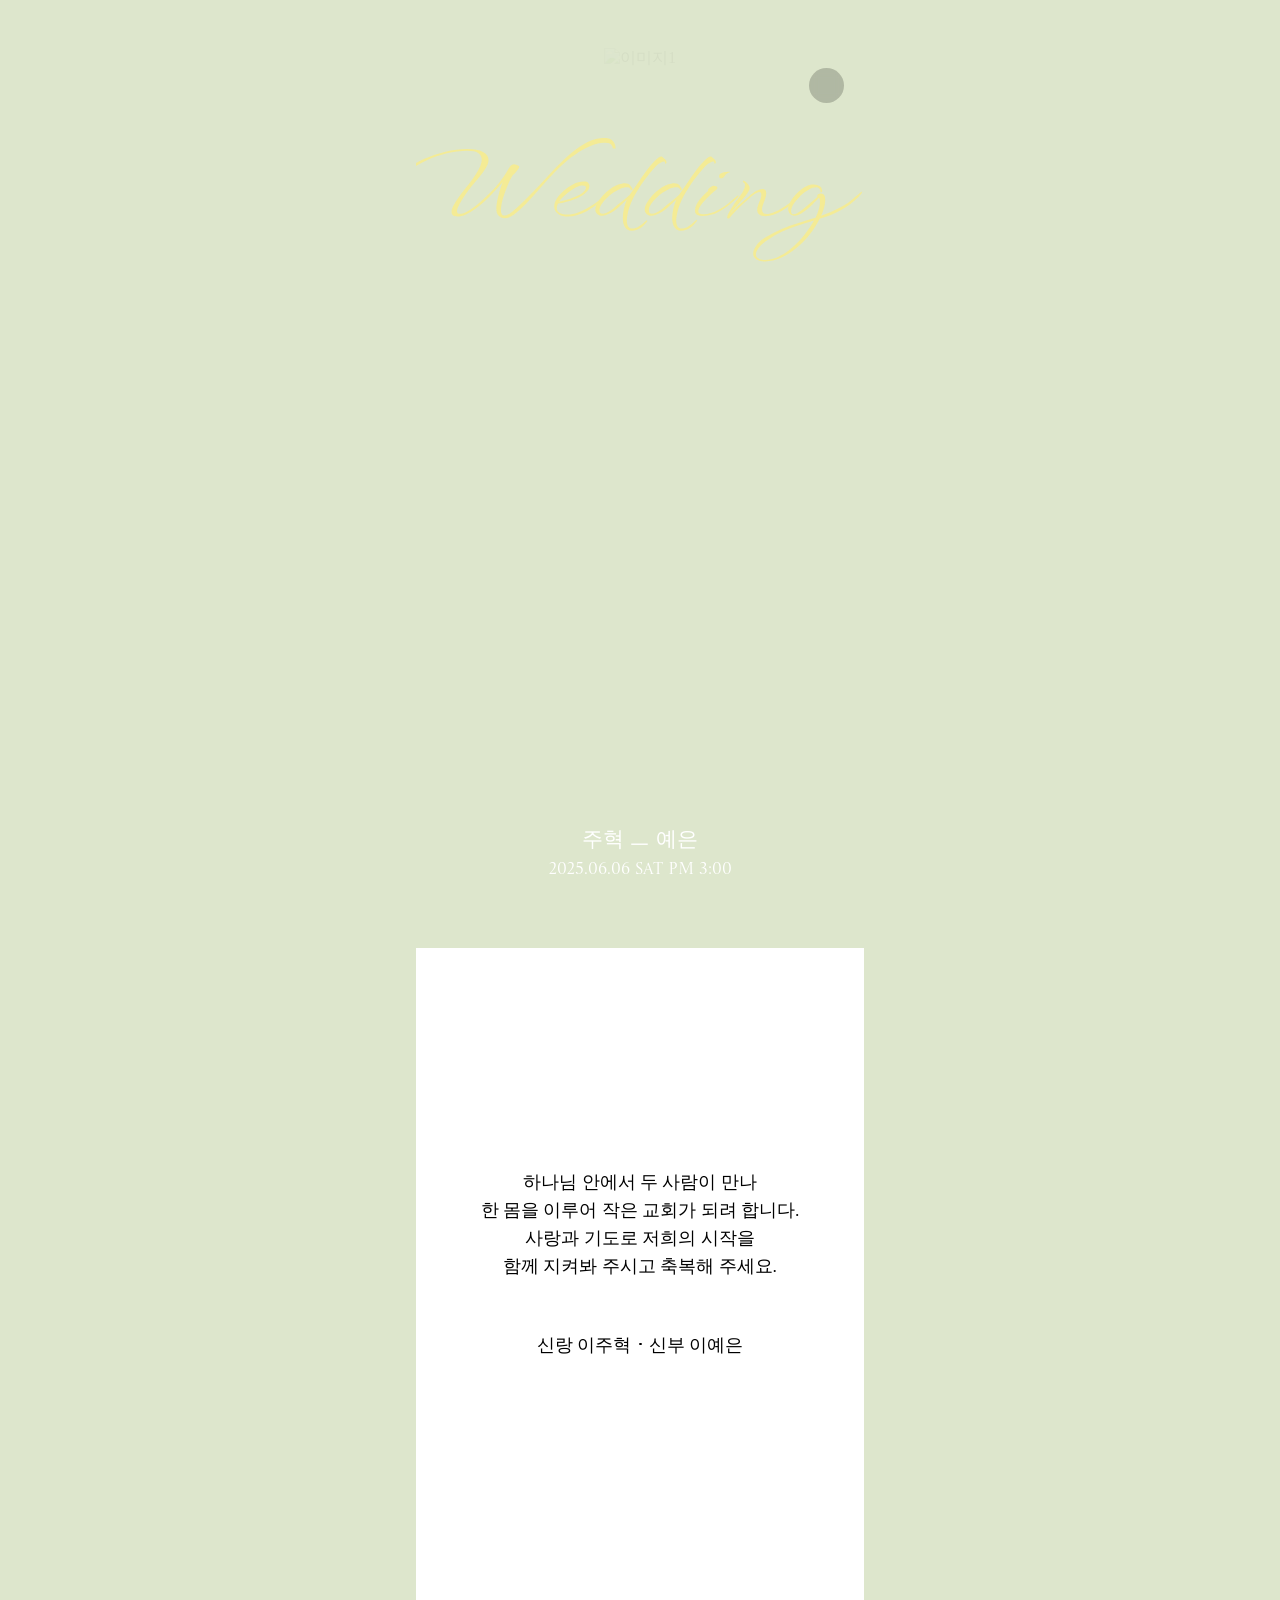
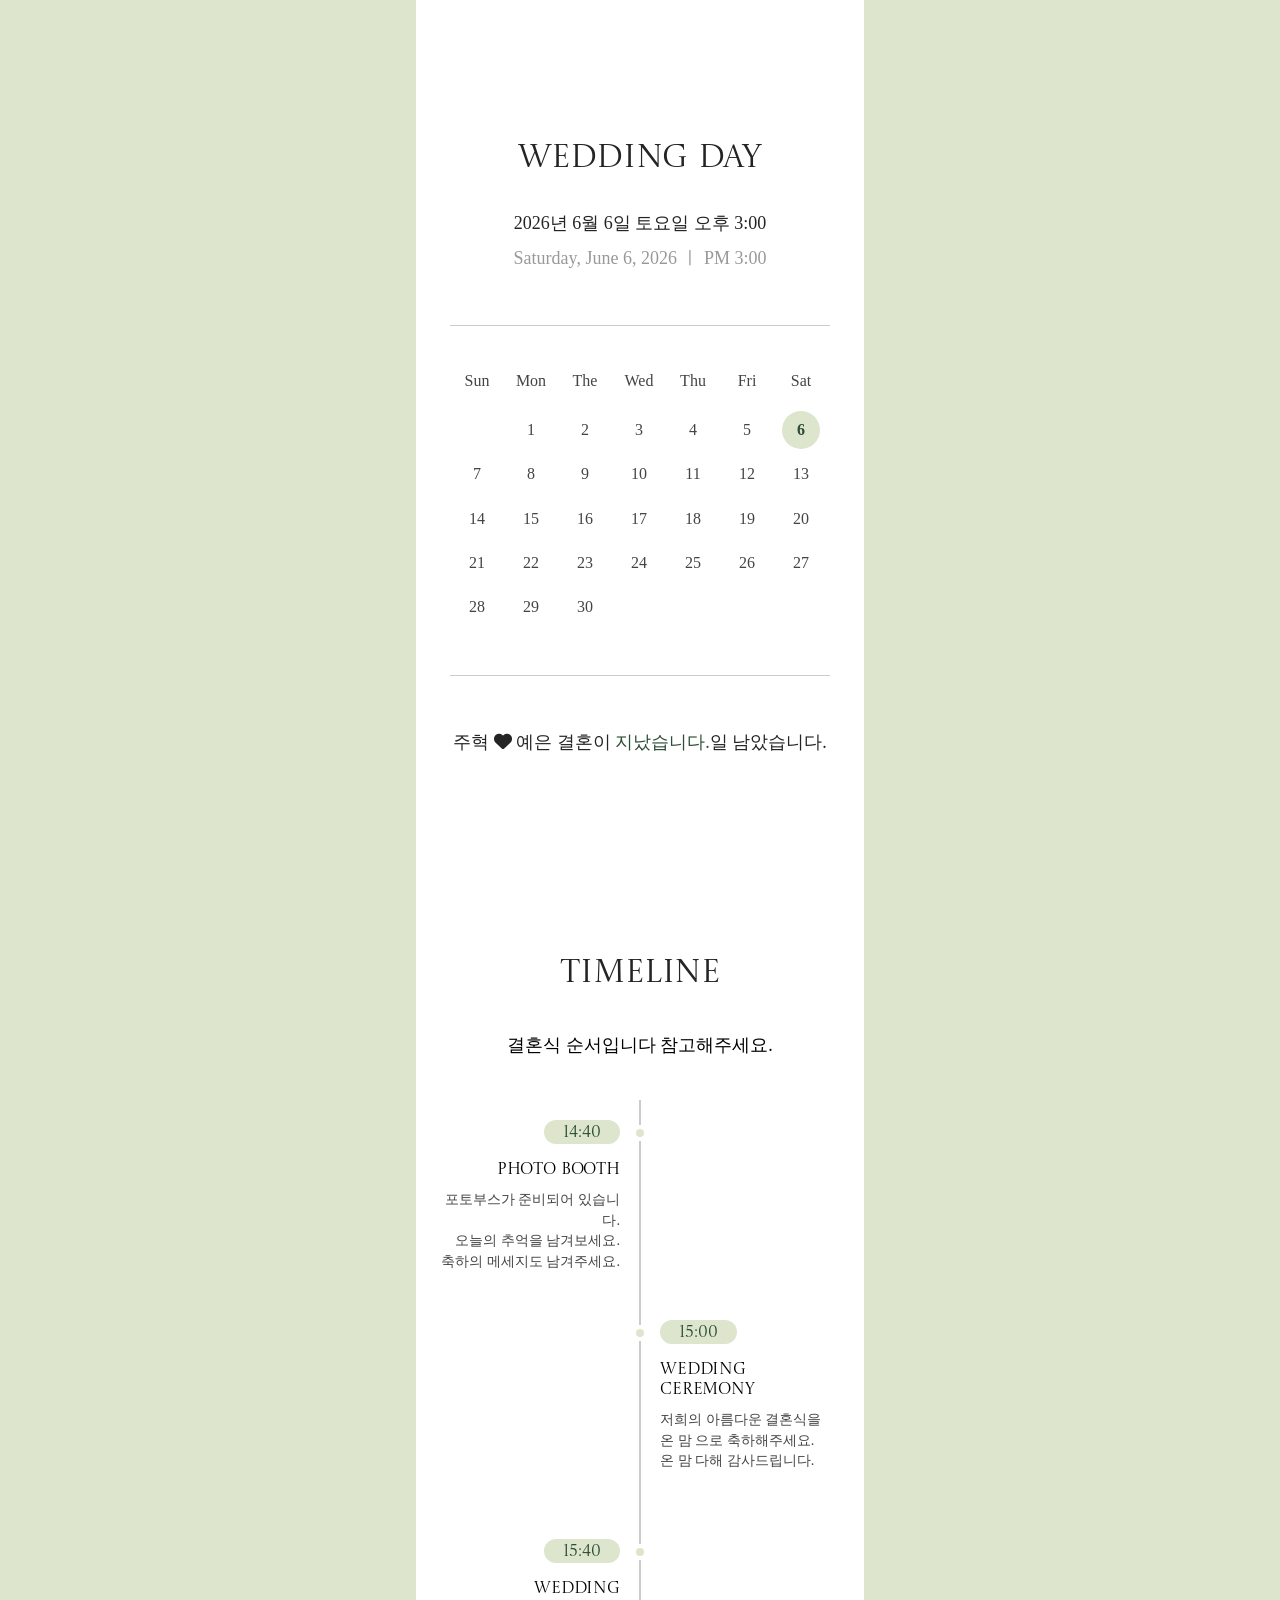
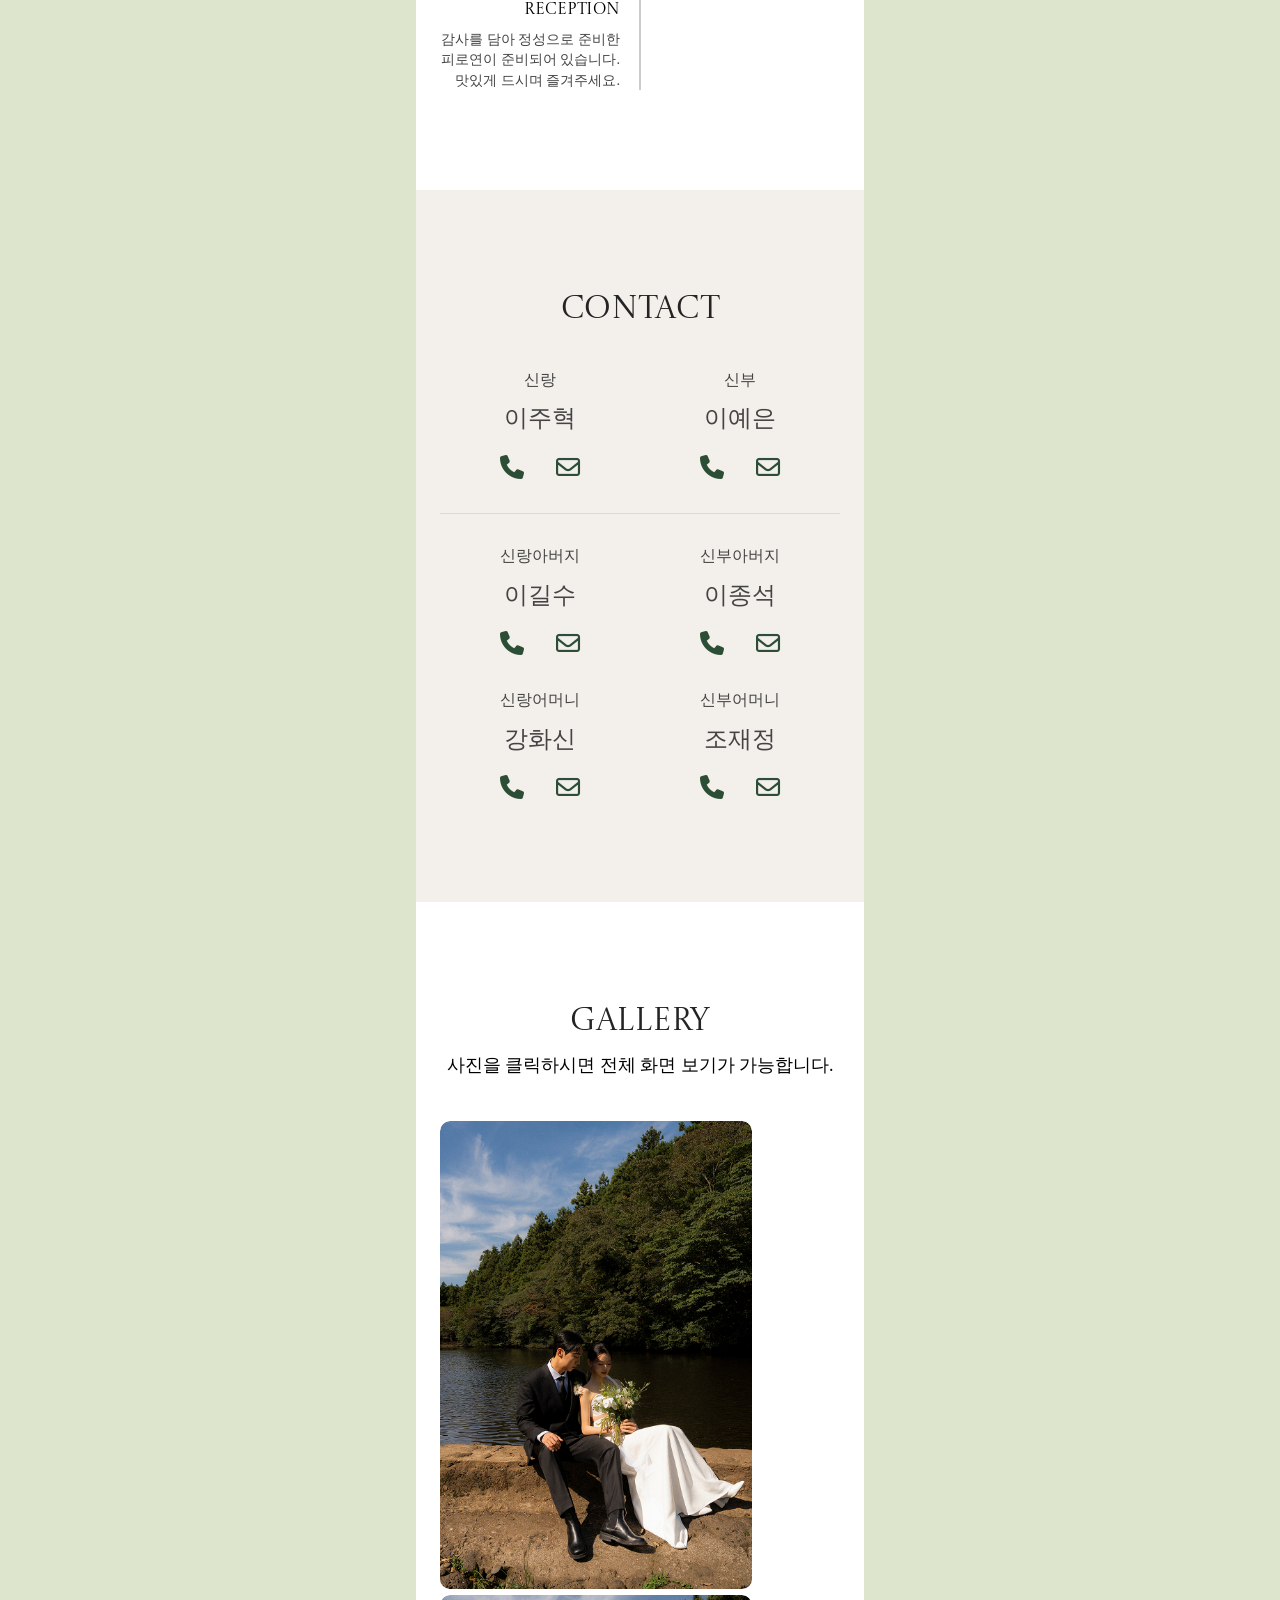
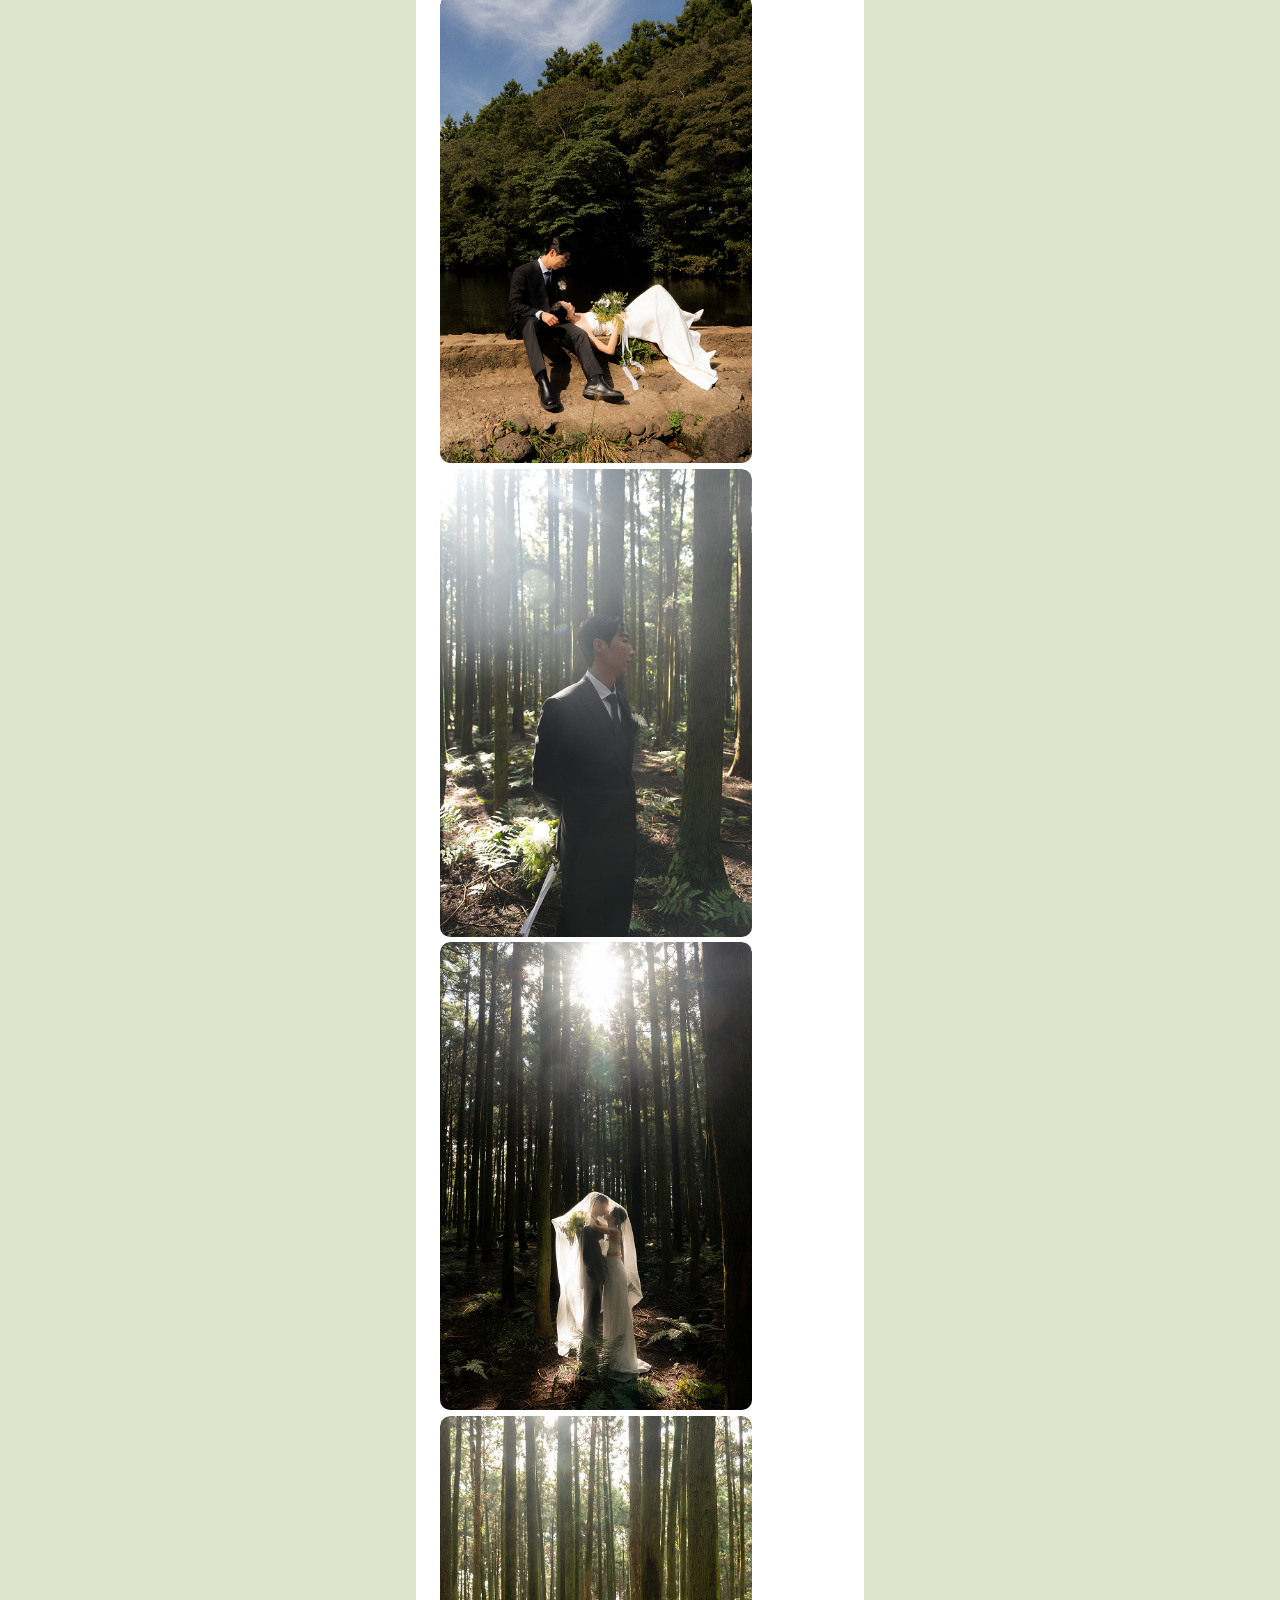
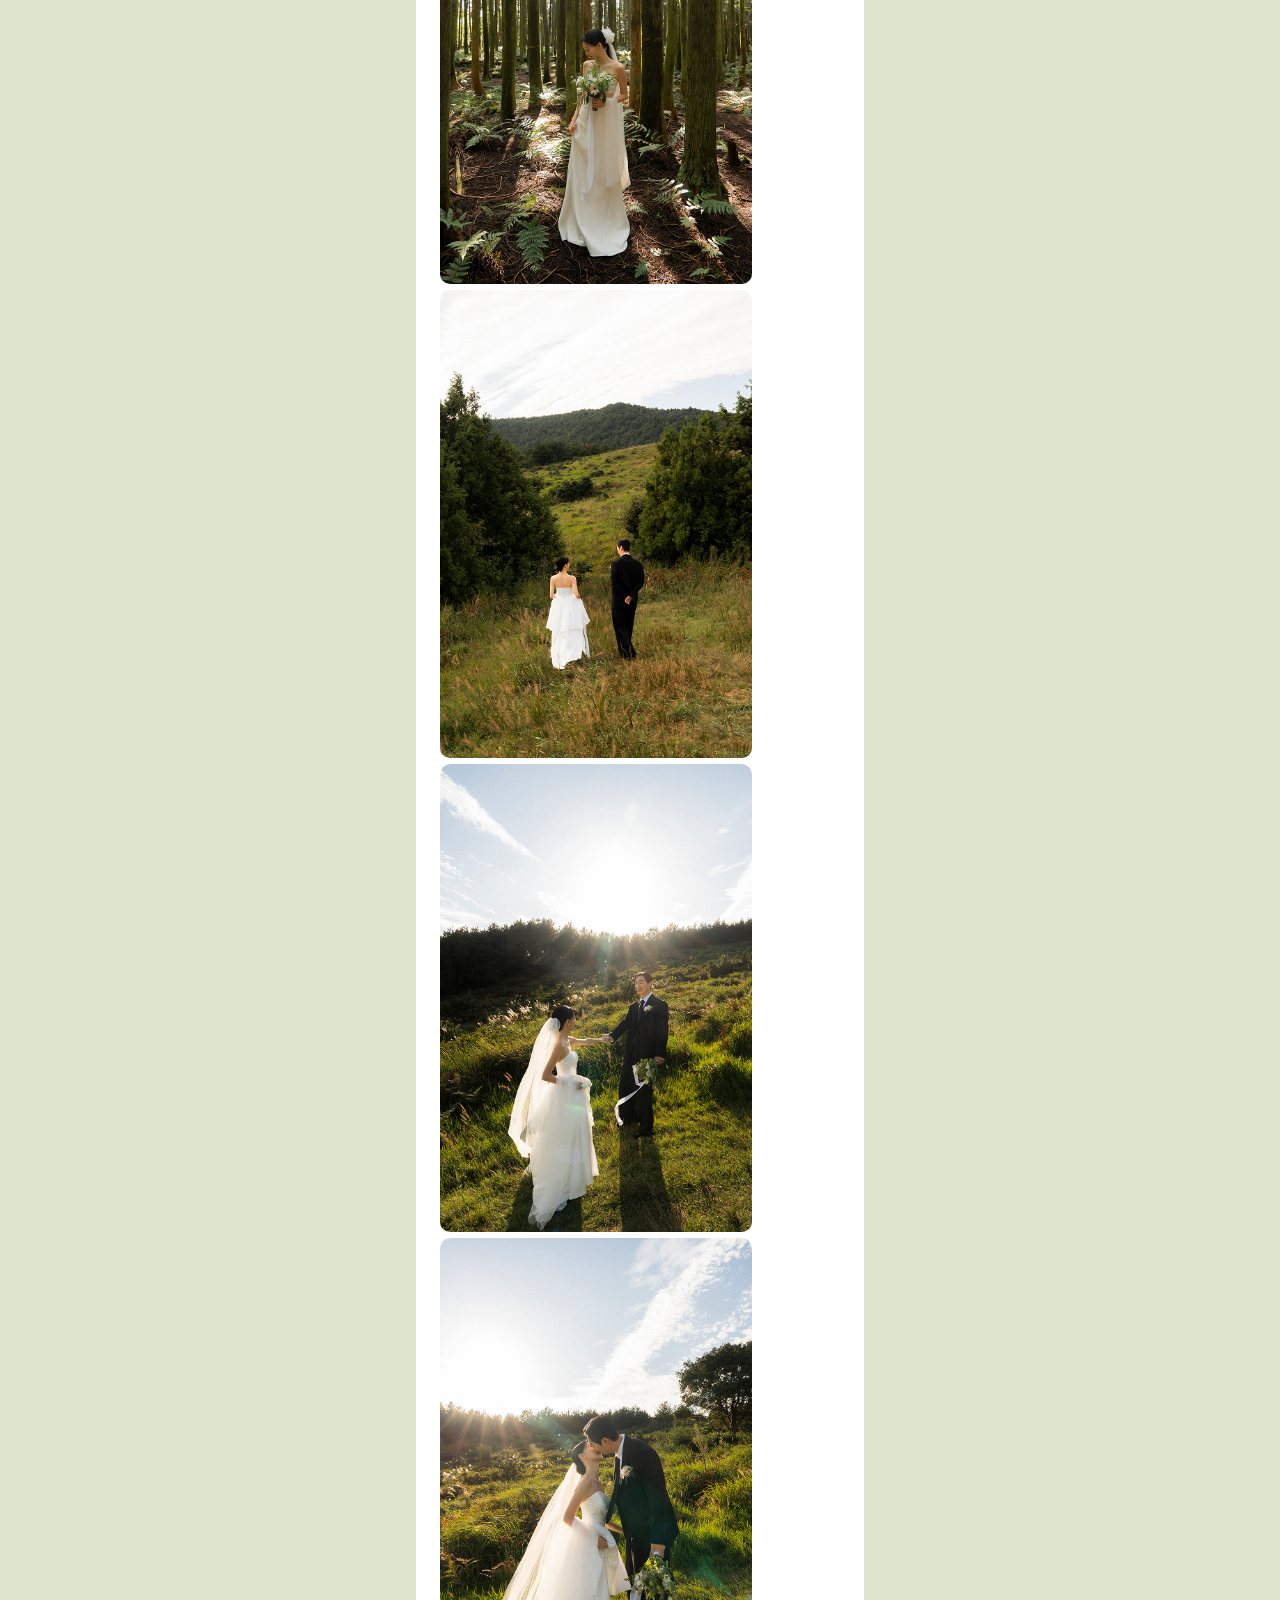
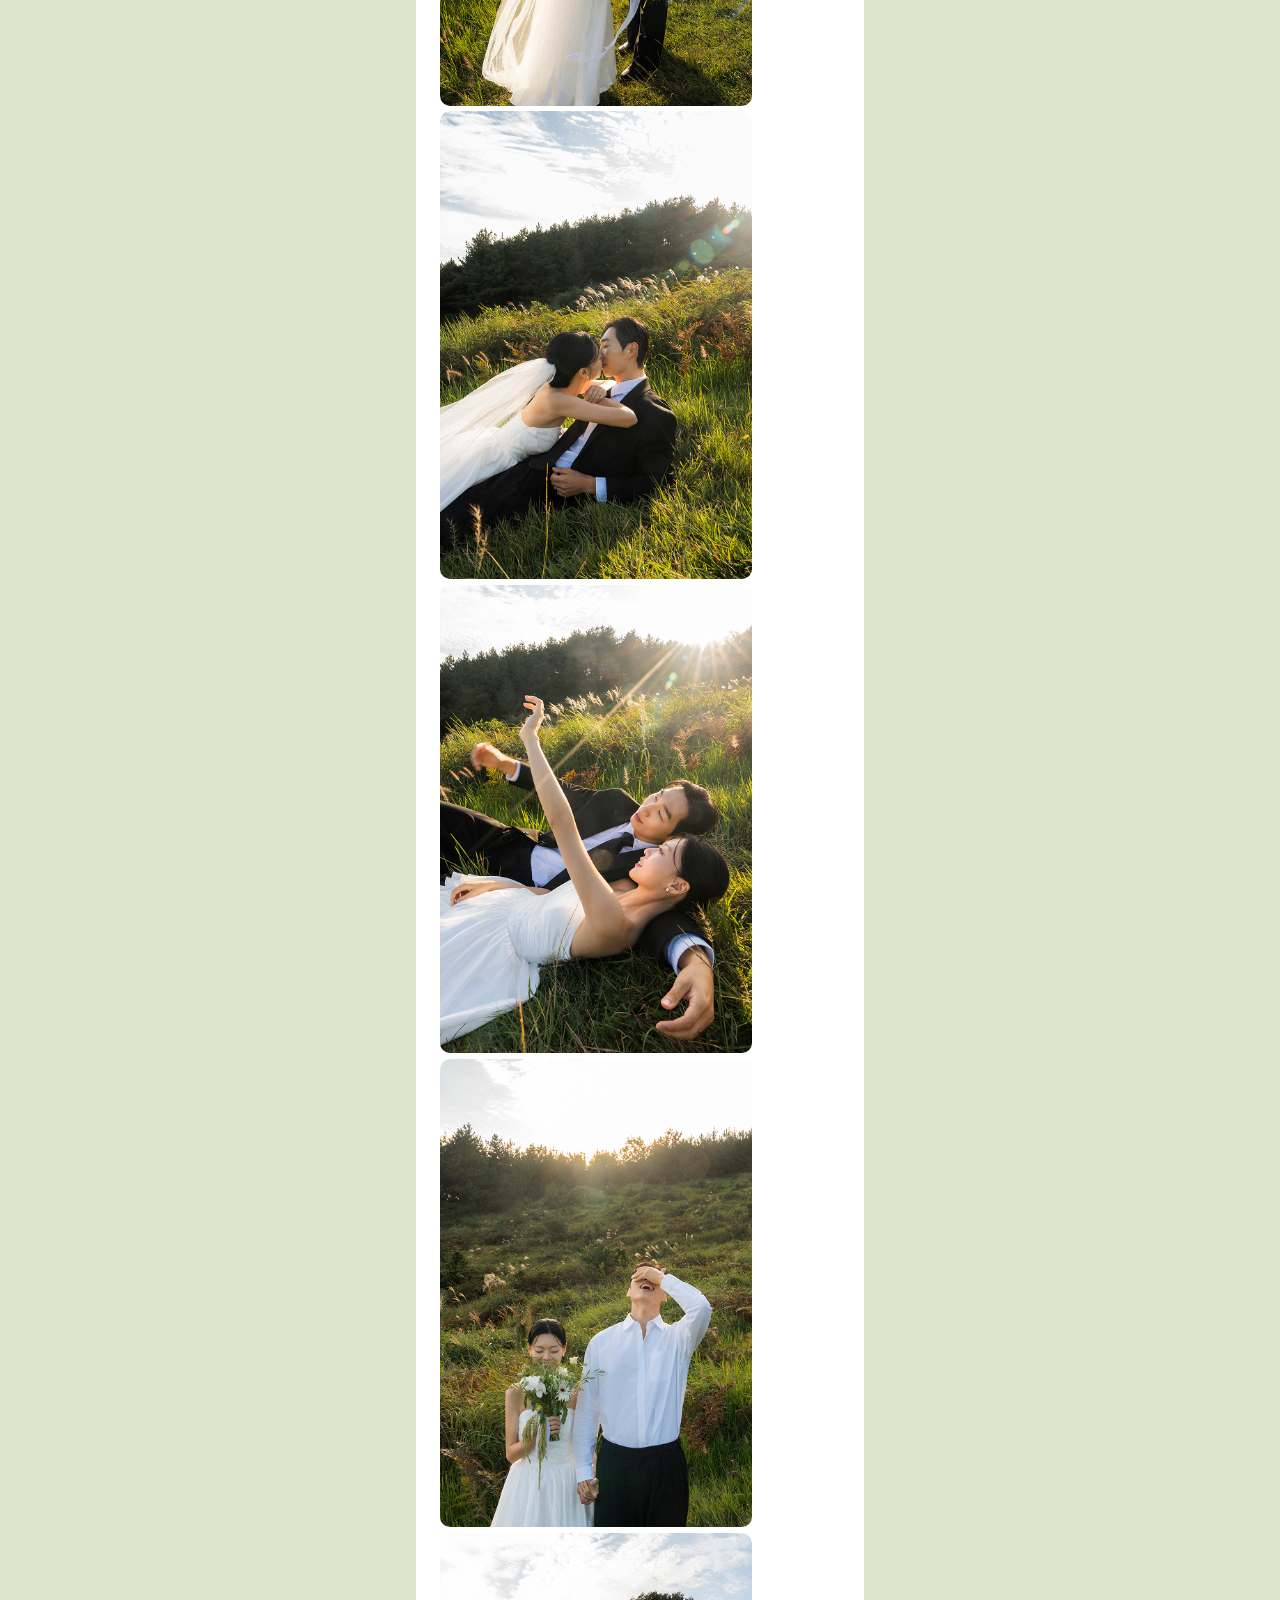
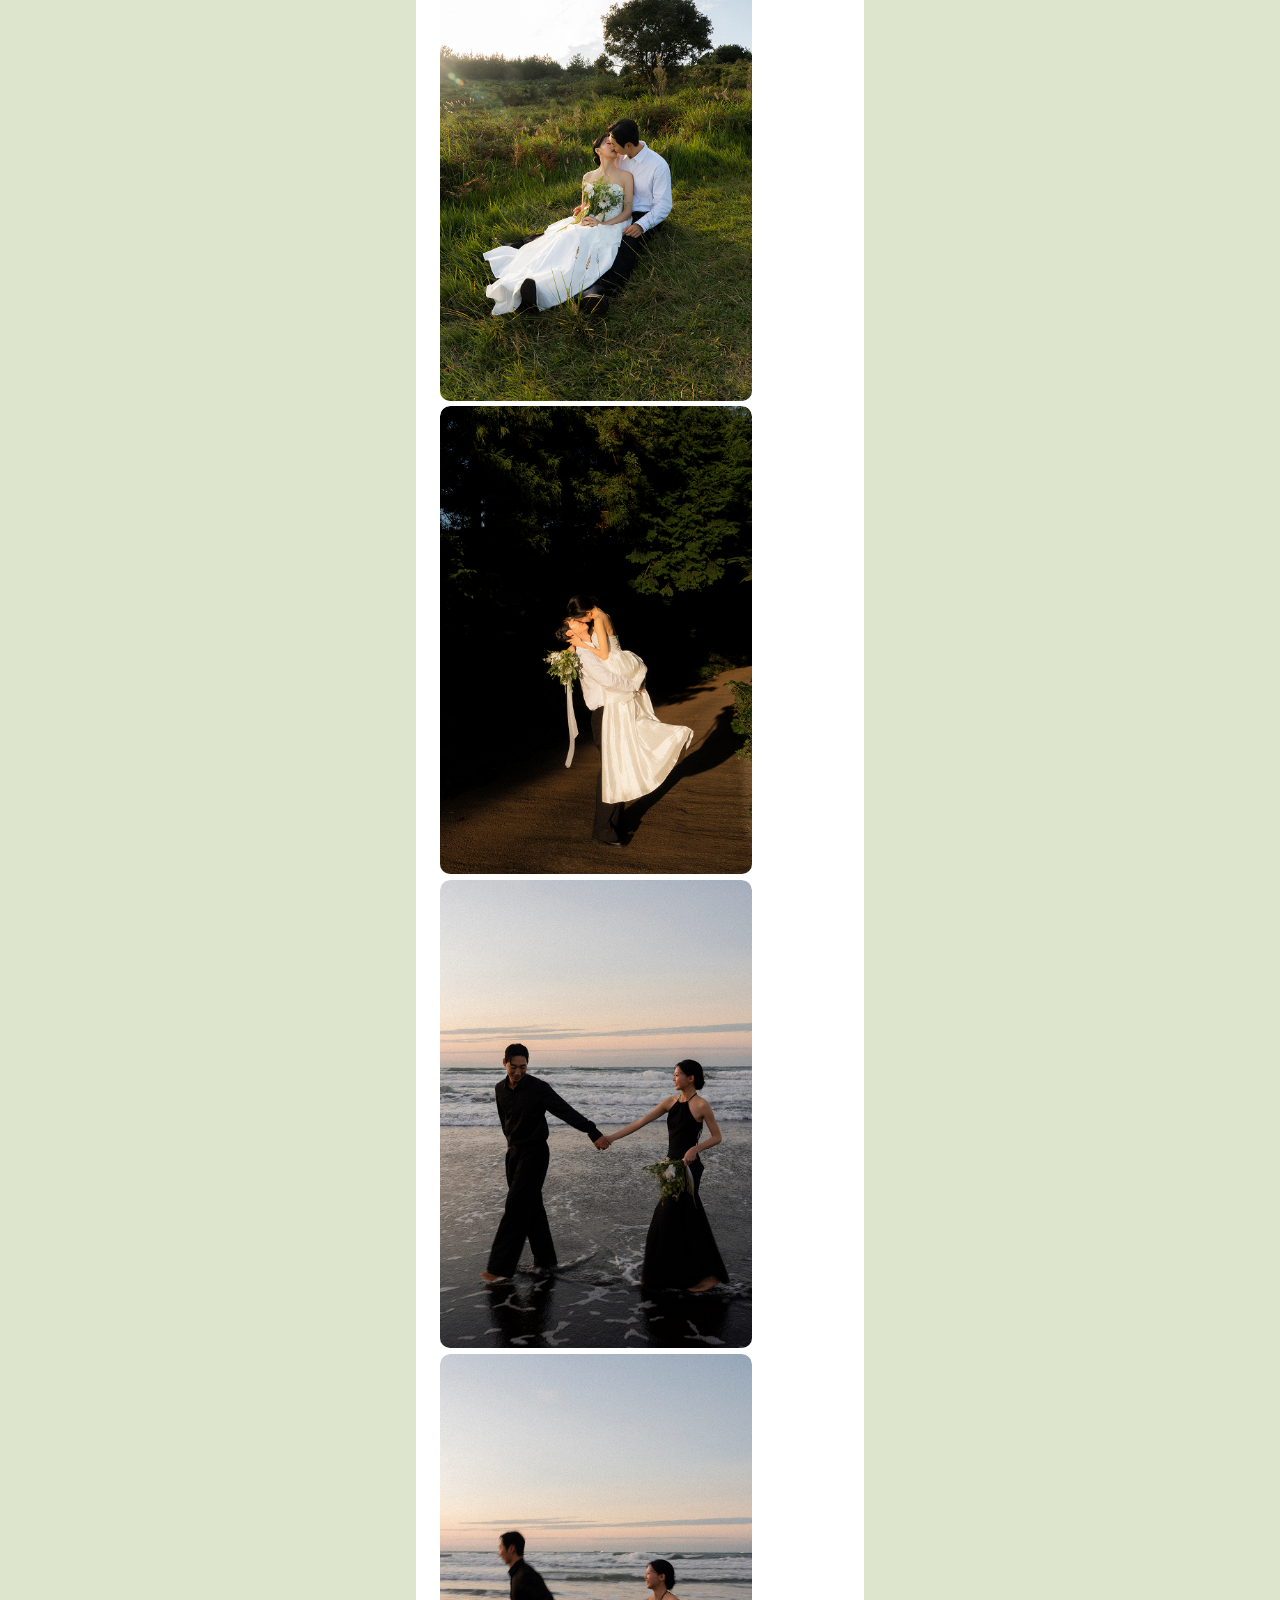
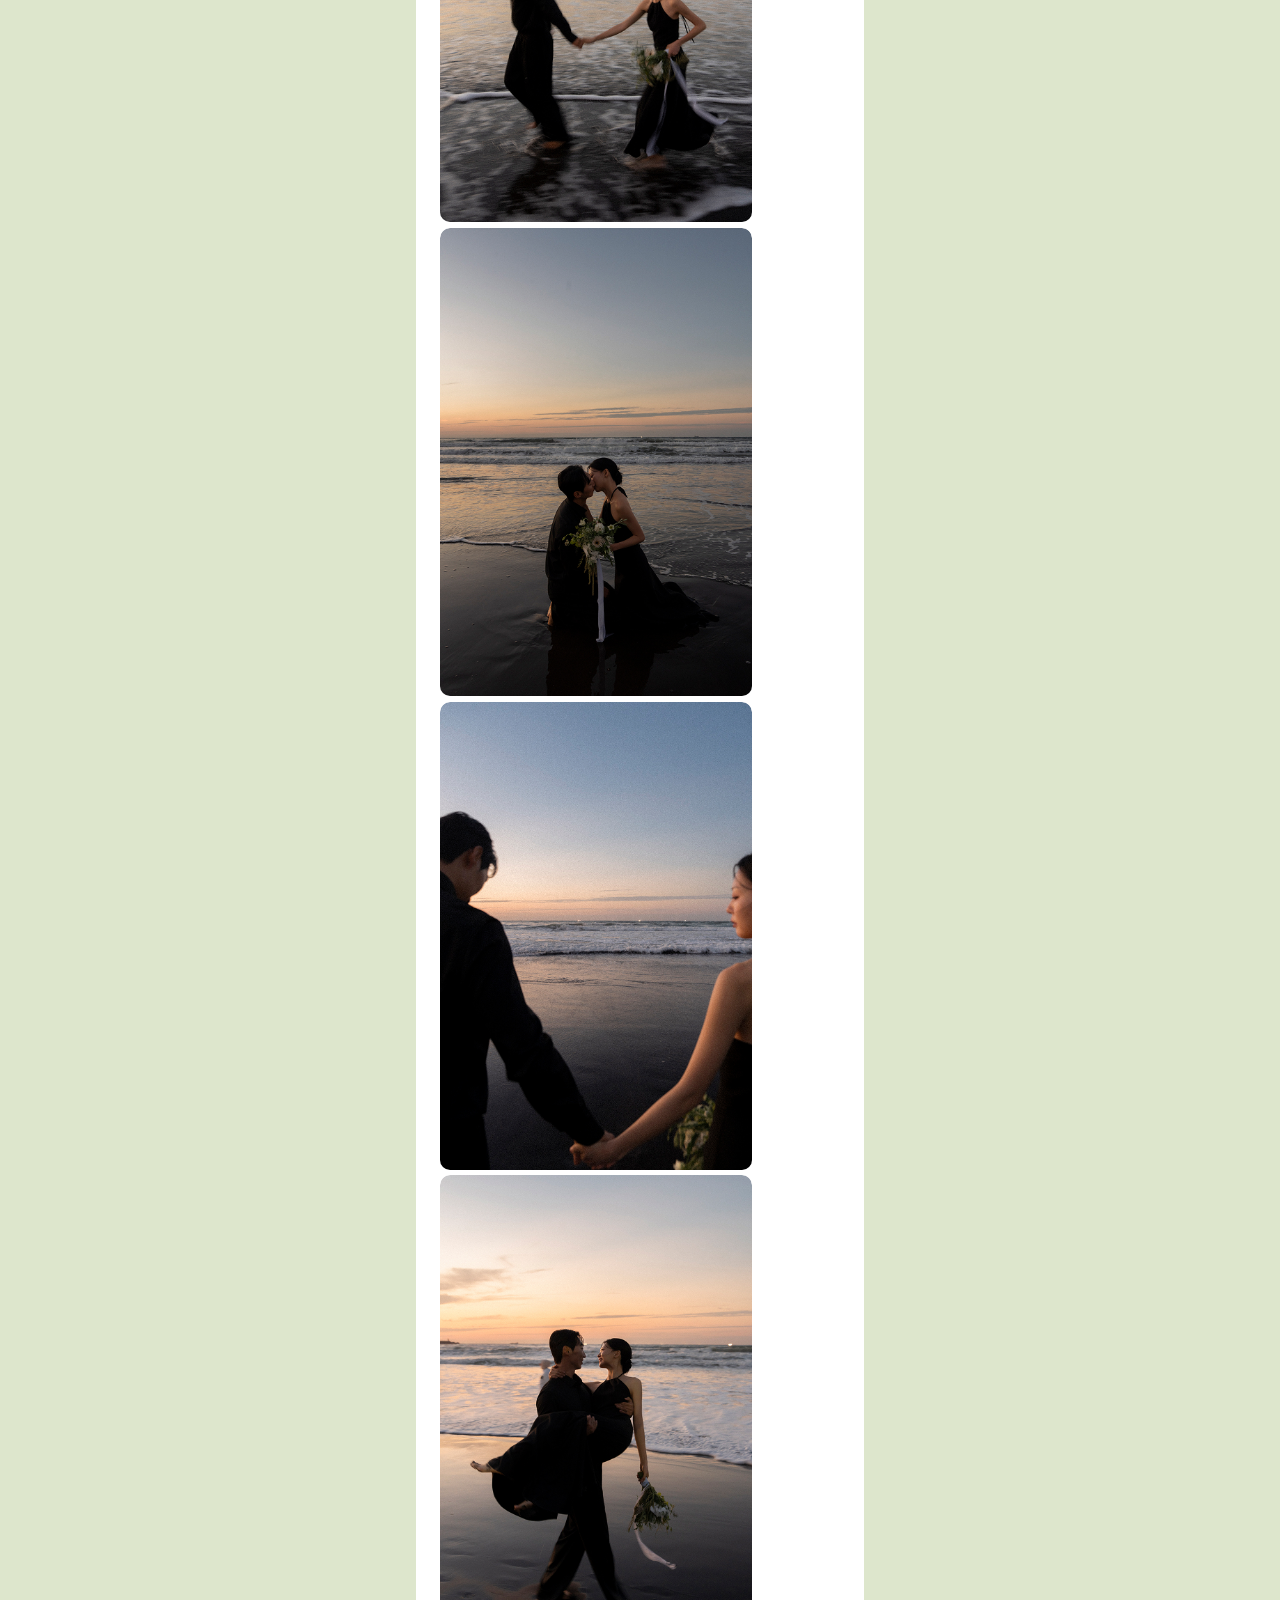
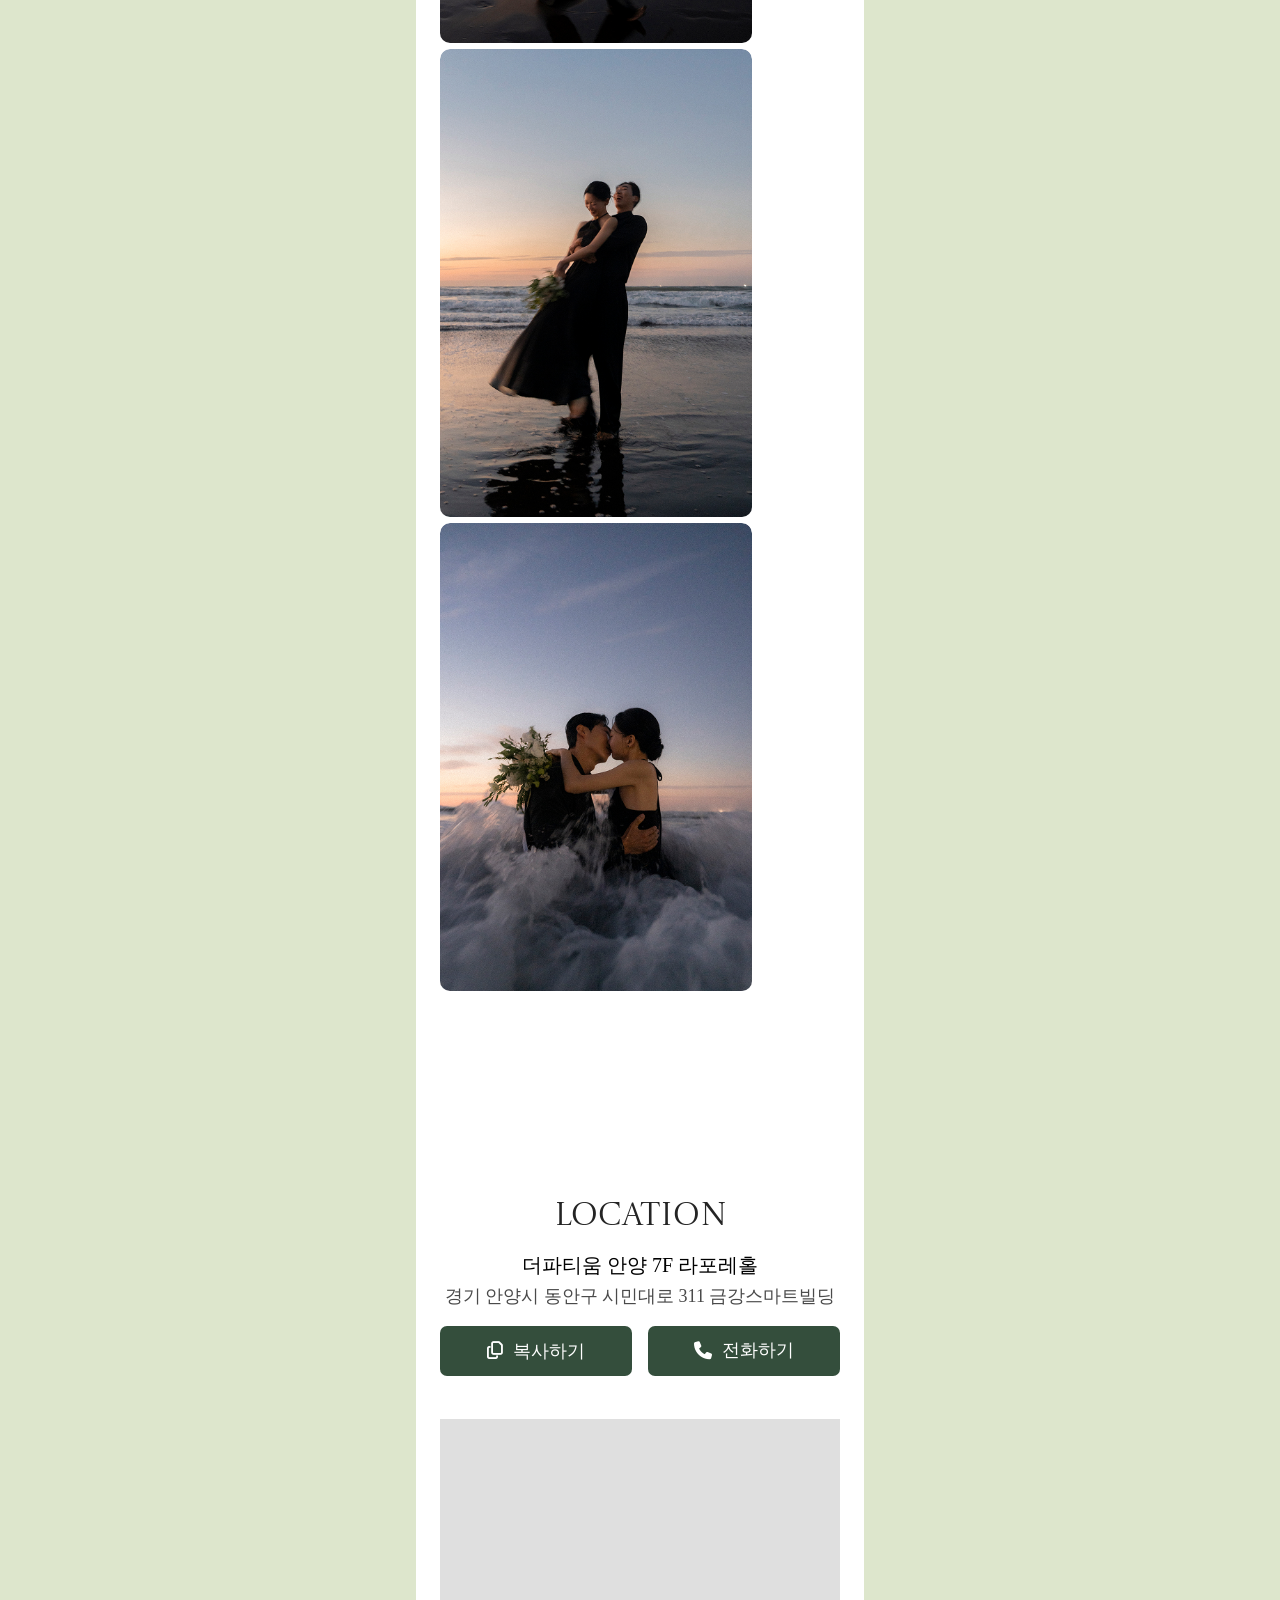
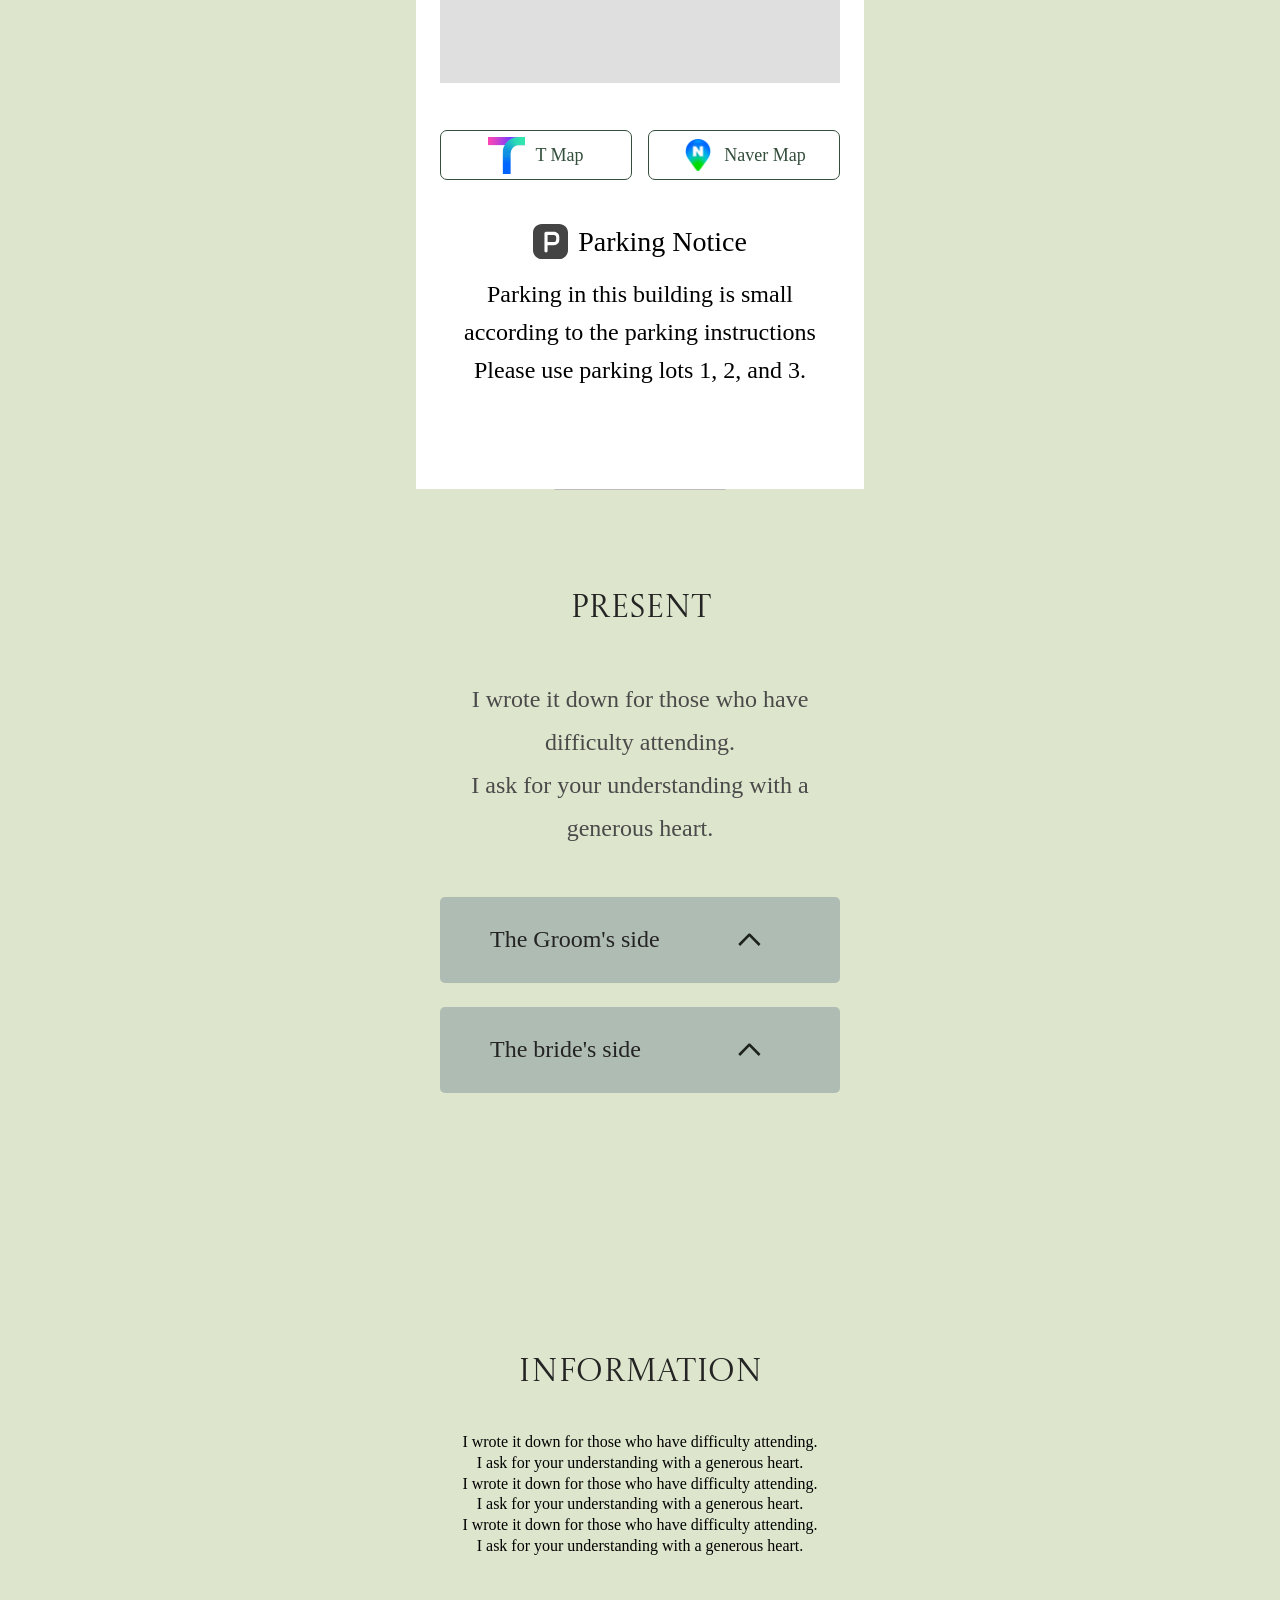
==== commit 422dd7a9: "Merge branch 'main' of https://github.com/leeyeeun0905-cyber/yenny" ====
--- a/JHYE-letter.html
+++ b/JHYE-letter.html
@@ -38,11 +38,56 @@
         <section id="section01" class="section section01">
             <div class="inner">
                 <div class="img_box">
-                    <img src="./img/section01_v1.JPG" alt="이미지1">
+                    <img src="./img/section01_v1.JPG" alt="이미지1" style="opacity: 0.03;">
                 </div>
                 <div class="text_box">
                     <h1 class="title">
-                        Wedding
+                        <svg width="486" height="124" viewBox="0 0 486 124" fill="none" xmlns="http://www.w3.org/2000/svg">
+                            <mask id="mask0_325_71" style="mask-type:alpha" maskUnits="userSpaceOnUse" x="372" y="43" width="117" height="85">
+                                <path class="tit07" d="M443.955 54.172C444.955 51.5053 444.155 46.572 432.955 48.172C429.455 49.172 416.455 58.672 413.455 69.172C410.455 79.672 419.955 77.172 422.455 75.172C424.955 73.172 440.955 61.172 442.455 57.672C443.955 54.172 446.955 63.172 445.455 68.172C443.955 73.172 434.955 92.172 427.455 100.172C419.955 108.172 407.955 118.172 402.455 119.172C394.122 122.672 377.455 126.572 377.455 114.172C377.455 101.772 414.455 88.0053 432.955 82.672C441.789 80.3387 461.555 73.872 469.955 66.672C478.355 59.472 484.122 54.3387 485.955 52.672" stroke="#FAED87" stroke-width="9"/>
+                            </mask>
+                            <g mask="url(#mask0_325_71)">
+                                <path d="M388.166 123.388C386.277 123.388 384.424 123.134 382.607 122.625C380.718 122.189 379.192 121.39 378.029 120.227C376.794 119.064 376.176 117.538 376.176 115.649C376.176 113.106 377.23 110.381 379.337 107.474C381.372 104.567 384.496 101.806 388.711 99.19C394.161 95.92 399.538 93.1587 404.843 90.906C410.22 88.726 415.489 86.8367 420.648 85.238C425.88 83.6394 430.967 82.077 435.908 80.551L438.524 79.679C439.905 76.9904 440.995 74.1927 441.794 71.286C442.593 68.3794 442.993 65.8724 442.993 63.765C442.993 61.9484 442.666 60.604 442.012 59.732C441.358 60.168 440.922 60.604 440.704 61.04C439.687 62.13 438.27 63.5834 436.453 65.4C434.709 67.2167 432.711 69.0697 430.458 70.959C428.278 72.8484 426.062 74.447 423.809 75.755C421.556 77.063 419.449 77.717 417.487 77.717C416.542 77.717 415.598 77.499 414.653 77.063C413.781 76.627 413.018 75.9367 412.364 74.992C411.565 73.8294 411.165 72.5214 411.165 71.068C411.165 68.9607 411.819 66.6717 413.127 64.201C414.508 61.7304 416.215 59.3324 418.25 57.007C420.357 54.6817 422.574 52.647 424.899 50.903C427.297 49.159 429.513 47.9237 431.548 47.197C432.202 46.979 432.892 46.7974 433.619 46.652C434.418 46.5067 435.254 46.434 436.126 46.434C438.161 46.434 440.086 46.87 441.903 47.742C443.792 48.614 444.882 50.1764 445.173 52.429V52.756C445.173 53.2647 445.028 53.7007 444.737 54.064C444.519 54.3547 444.301 54.5 444.083 54.5C443.72 54.5 443.538 54.2094 443.538 53.628C443.538 53.2647 443.429 52.756 443.211 52.102C443.066 51.3754 442.666 50.7214 442.012 50.14C441.358 49.5587 440.377 49.268 439.069 49.268C436.816 49.268 434.309 50.0674 431.548 51.666C428.859 53.192 426.243 55.154 423.7 57.552C421.157 59.95 419.013 62.4207 417.269 64.964C415.525 67.5074 414.508 69.76 414.217 71.722C414.144 72.0127 414.108 72.267 414.108 72.485C414.108 72.703 414.108 72.921 414.108 73.139C414.108 75.2464 414.907 76.3 416.506 76.3C417.669 76.3 419.013 75.864 420.539 74.992C422.138 74.0474 423.627 73.03 425.008 71.94C426.461 70.85 427.479 70.0507 428.06 69.542C430.022 67.8707 432.057 66.1267 434.164 64.31C436.344 62.4207 438.451 60.5677 440.486 58.751C440.268 58.6784 440.159 58.3877 440.159 57.879C440.159 57.3704 440.45 56.8617 441.031 56.353C441.685 55.8444 442.739 55.59 444.192 55.59C446.881 55.59 448.225 57.6974 448.225 61.912C448.225 63.874 447.898 66.2357 447.244 68.997C446.59 71.6857 445.536 74.6287 444.083 77.826C451.35 75.21 457.817 72.376 463.485 69.324C469.226 66.272 473.731 63.1837 477.001 60.059C477.437 59.623 478.091 59.0417 478.963 58.315C479.908 57.5157 480.852 56.7164 481.797 55.917C482.742 55.1177 483.541 54.5 484.195 54.064C484.849 53.628 485.176 53.519 485.176 53.737C485.176 54.0277 484.922 54.609 484.413 55.481C483.904 56.2804 482.742 57.5884 480.925 59.405C475.911 64.419 470.134 68.67 463.594 72.158C457.127 75.646 450.623 78.371 444.083 80.333L442.666 80.66C439.977 86.11 436.635 91.3784 432.638 96.465C428.641 101.552 424.209 106.093 419.34 110.09C414.471 114.159 409.385 117.393 404.08 119.791C398.775 122.189 393.471 123.388 388.166 123.388ZM387.512 121.971C392.599 121.898 397.576 120.627 402.445 118.156C407.314 115.758 411.892 112.597 416.179 108.673C420.539 104.822 424.499 100.571 428.06 95.92C431.621 91.342 434.6 86.8367 436.998 82.404C430.603 84.2934 424.754 86.1464 419.449 87.963C414.144 89.7797 409.203 91.7417 404.625 93.849C400.12 95.9564 395.796 98.3907 391.654 101.152C387.221 104.059 383.988 106.82 381.953 109.436C379.918 112.052 378.901 114.305 378.901 116.194C378.901 117.938 379.664 119.319 381.19 120.336C382.716 121.426 384.823 121.971 387.512 121.971Z" fill="#FAED87"/>
+                            </g>
+                            <mask id="mask1_325_71" style="mask-type:alpha" maskUnits="userSpaceOnUse" x="342" y="39" width="85" height="55">
+                                <path class="tit06" d="M365.955 42.672C367.789 44.172 371.355 47.672 370.955 49.672C370.555 51.672 358.455 67.5053 352.455 75.172L351.455 78.672L361.955 68.672C365.955 64.5053 374.855 55.872 378.455 54.672C379.455 54.672 388.955 47.672 386.455 58.172C383.955 68.672 381.455 67.172 382.955 73.672C384.455 80.172 397.955 74.672 399.455 74.172C400.655 73.772 409.955 68.0053 414.455 65.172L423.455 57.172" stroke="#FAED87" stroke-width="9"/>
+                            </mask>
+                            <g mask="url(#mask1_325_71)">
+                                <path d="M351.411 80.551C350.612 80.551 350.212 80.115 350.212 79.243C350.212 78.2257 350.721 76.7723 351.738 74.883C352.755 72.9937 353.918 71.068 355.226 69.106C356.534 67.144 357.624 65.5453 358.496 64.31C359.077 63.5107 359.877 62.4207 360.894 61.04C361.911 59.6593 362.965 58.1697 364.055 56.571C365.145 54.8997 366.053 53.2647 366.78 51.666C367.579 50.0673 367.979 48.6503 367.979 47.415C367.979 46.1797 367.579 45.2713 366.78 44.69C366.053 44.1087 365.69 43.491 365.69 42.837C365.69 42.5463 365.835 42.401 366.126 42.401C366.489 42.401 366.925 42.5827 367.434 42.946C367.943 43.2367 368.488 43.6363 369.069 44.145C369.65 44.6537 370.195 45.235 370.704 45.889C371.14 46.3977 371.576 46.979 372.012 47.633C372.448 48.287 372.666 49.05 372.666 49.922C372.666 51.012 372.266 52.211 371.467 53.519C370.159 55.7717 368.633 57.8427 366.889 59.732C365.145 61.6213 363.365 63.6197 361.548 65.727C359.586 67.9797 357.806 70.087 356.207 72.049C354.681 73.9383 353.736 75.1373 353.373 75.646C354.245 74.6287 355.662 73.1753 357.624 71.286C359.659 69.324 361.948 67.1803 364.491 64.855C367.034 62.5297 369.578 60.3133 372.121 58.206C374.737 56.0987 377.026 54.391 378.988 53.083C379.787 52.5743 380.805 52.102 382.04 51.666C383.275 51.1573 384.474 50.903 385.637 50.903C386.654 50.903 387.49 51.23 388.144 51.884C388.871 52.4653 389.234 53.5553 389.234 55.154C389.234 56.5347 388.943 58.1333 388.362 59.95C387.853 61.7667 387.272 63.438 386.618 64.964C386.109 66.1267 385.71 67.2893 385.419 68.452C385.128 69.542 384.983 70.5593 384.983 71.504C384.983 72.8847 385.346 73.9747 386.073 74.774C386.872 75.5733 388.071 75.973 389.67 75.973C391.269 75.973 393.303 75.537 395.774 74.665C399.625 73.2117 403.477 71.2133 407.328 68.67C411.179 66.1267 414.667 63.547 417.792 60.931C418.591 60.277 419.318 59.732 419.972 59.296C420.626 58.86 421.316 58.2787 422.043 57.552C422.188 57.4793 422.334 57.443 422.479 57.443C422.697 57.443 422.806 57.552 422.806 57.77C422.806 57.988 422.697 58.2787 422.479 58.642C422.043 59.2233 420.989 60.3133 419.318 61.912C417.647 63.438 415.576 65.182 413.105 67.144C410.634 69.0333 407.946 70.8863 405.039 72.703C402.205 74.447 399.335 75.8277 396.428 76.845C395.12 77.2083 393.739 77.499 392.286 77.717C390.905 78.0077 389.561 78.153 388.253 78.153C386.073 78.153 384.184 77.6807 382.585 76.736C380.986 75.7913 380.187 74.1563 380.187 71.831C380.187 70.3777 380.55 68.67 381.277 66.708C381.786 65.3273 382.331 63.9467 382.912 62.566C383.566 61.1127 384.002 59.6593 384.22 58.206C384.293 57.9153 384.329 57.661 384.329 57.443C384.329 57.1523 384.329 56.898 384.329 56.68C384.329 54.936 383.711 54.064 382.476 54.064C381.677 54.064 380.696 54.391 379.533 55.045C378.443 55.6263 377.462 56.2077 376.59 56.789C375.791 57.2977 374.483 58.3513 372.666 59.95C370.922 61.476 369.033 63.1837 366.998 65.073C364.963 66.9623 363.038 68.779 361.221 70.523C359.695 71.9763 358.242 73.5023 356.861 75.101C355.48 76.627 354.318 77.8987 353.373 78.916C352.428 80.006 351.774 80.551 351.411 80.551Z" fill="#FAED87"/>
+                            </g>
+                            <mask id="mask2_325_71" style="mask-type:alpha" maskUnits="userSpaceOnUse" x="314" y="28" width="51" height="54">
+                                <path class="tit05" d="M354.955 33.172C351.622 33.8387 344.655 35.972 343.455 39.172C342.255 42.372 327.289 60.8387 319.955 69.672C318.289 72.8387 317.955 78.672 329.955 76.672C341.955 74.672 355.955 62.8387 361.455 57.172" stroke="#FAED87" stroke-width="9"/>
+                            </mask>
+                            <g mask="url(#mask2_325_71)">
+                                <path d="M344.157 40.33C342.849 40.33 342.195 39.6033 342.195 38.15C342.195 37.5686 342.341 36.9873 342.631 36.406C342.849 35.8246 343.576 35.3523 344.811 34.989C346.047 34.553 347.355 34.2623 348.735 34.117C350.189 33.899 351.315 33.79 352.114 33.79C352.768 33.79 353.095 33.8263 353.095 33.899C353.095 34.0443 352.732 34.2623 352.005 34.553C351.279 34.8436 350.516 35.207 349.716 35.643C348.917 36.079 348.372 36.5876 348.081 37.169C347.718 38.1136 347.137 38.8766 346.337 39.458C345.611 40.0393 344.884 40.33 344.157 40.33ZM325.627 78.044C323.593 78.044 321.812 77.6806 320.286 76.954C318.76 76.1546 317.997 74.7376 317.997 72.703C317.997 70.523 318.542 68.3793 319.632 66.272C320.722 64.1646 322.03 62.239 323.556 60.495C325.082 58.6783 326.572 57.116 328.025 55.808C329.551 54.4273 330.678 53.41 331.404 52.756C330.75 52.6106 330.859 51.9566 331.731 50.794C332.603 49.6313 333.875 48.6866 335.546 47.96C335.982 47.8146 336.382 47.742 336.745 47.742C337.545 47.742 338.344 47.9236 339.143 48.287C340.015 48.6503 340.451 49.159 340.451 49.813C340.451 50.1763 340.306 50.5396 340.015 50.903C339.725 51.2663 339.434 51.557 339.143 51.775C338.562 52.211 337.654 52.974 336.418 54.064C335.183 55.154 333.839 56.3893 332.385 57.77C330.932 59.1506 329.551 60.5313 328.243 61.912C327.008 63.22 326.027 64.31 325.3 65.182C322.612 68.5973 321.267 71.2497 321.267 73.139C321.267 75.1737 322.902 76.191 326.172 76.191C328.861 76.191 331.477 75.7913 334.02 74.992C336.636 74.12 339.071 73.1026 341.323 71.94C344.884 70.1233 348.19 67.9433 351.242 65.4C354.294 62.784 357.455 60.168 360.725 57.552C360.871 57.4793 361.052 57.443 361.27 57.443C361.488 57.443 361.597 57.552 361.597 57.77C361.597 57.988 361.452 58.2786 361.161 58.642C360.725 59.2233 359.817 60.2043 358.436 61.585C357.056 62.893 355.312 64.3826 353.204 66.054C351.17 67.7253 348.881 69.3966 346.337 71.068C343.867 72.6666 341.323 74.0473 338.707 75.21C337.327 75.7913 335.365 76.409 332.821 77.063C330.351 77.717 327.953 78.044 325.627 78.044Z" fill="#FAED87"/>
+                            </g>
+                            <mask id="mask3_325_71" style="mask-type:alpha" maskUnits="userSpaceOnUse" x="266" y="16" width="82" height="80">
+                                <path class="tit04" d="M304.455 51.672C302.289 48.0053 295.755 42.672 286.955 50.672C284.455 51.672 272.455 60.672 270.455 68.172C268.455 75.672 270.955 78.672 278.955 75.672C285.355 73.272 299.622 60.0053 305.955 53.672C313.955 42.672 330.555 20.572 332.955 20.172C335.355 19.772 337.955 24.3387 338.955 26.672L332.955 22.172C324.289 30.5053 305.255 52.072 298.455 71.672C291.655 91.272 302.622 92.8387 308.955 91.172C312.122 89.0053 319.055 83.872 321.455 80.672" stroke="#FAED87" stroke-width="7"/>
+                            </mask>
+                            <g mask="url(#mask3_325_71)">
+                                <path d="M304.141 92.65C300.943 92.65 298.654 91.4146 297.274 88.944C295.893 86.546 295.203 83.5666 295.203 80.006C295.203 77.0993 295.566 74.0473 296.293 70.85C297.092 67.58 298.109 64.3826 299.345 61.258C298.4 62.348 296.983 63.8013 295.094 65.618C293.204 67.4346 291.061 69.2876 288.663 71.177C286.337 72.9936 283.939 74.556 281.469 75.864C278.998 77.172 276.673 77.826 274.493 77.826C272.313 77.826 270.532 77.0266 269.152 75.428C268.207 74.4106 267.735 73.1026 267.735 71.504C267.735 69.3966 268.461 67.1076 269.915 64.637C271.368 62.0936 273.221 59.623 275.474 57.225C277.799 54.7543 280.306 52.5743 282.995 50.685C285.756 48.723 288.372 47.3423 290.843 46.543C292.078 46.107 293.204 45.8163 294.222 45.671C295.312 45.453 296.256 45.344 297.056 45.344C299.744 45.344 301.597 46.0343 302.615 47.415C303.705 48.723 304.468 49.9946 304.904 51.23V51.339C304.904 51.775 304.613 52.102 304.032 52.32C303.45 52.4653 303.16 52.32 303.16 51.884C303.16 51.666 302.905 51.1573 302.397 50.358C301.961 49.5586 300.798 49.159 298.909 49.159C297.092 49.159 295.057 49.6676 292.805 50.685C290.552 51.6296 288.227 52.9376 285.829 54.609C283.503 56.2076 281.323 57.988 279.289 59.95C277.327 61.8393 275.655 63.765 274.275 65.727C272.967 67.6163 272.204 69.324 271.986 70.85C271.913 71.068 271.877 71.286 271.877 71.504C271.877 71.722 271.877 71.94 271.877 72.158C271.877 74.556 272.894 75.755 274.929 75.755C276.164 75.755 277.545 75.3916 279.071 74.665C280.669 73.9383 282.123 73.1026 283.431 72.158C284.811 71.2133 285.792 70.4866 286.374 69.978C288.699 68.016 291.315 65.8723 294.222 63.547C297.128 61.149 299.708 58.9326 301.961 56.898C304.504 53.41 307.265 49.4496 310.245 45.017C313.224 40.5116 316.385 36.0426 319.728 31.61C323.143 27.1773 326.667 23.326 330.301 20.056C331.391 19.0386 332.444 18.53 333.462 18.53C334.043 18.53 334.479 18.6753 334.77 18.966C335.787 19.6926 336.732 20.5646 337.604 21.582C338.476 22.5266 338.912 23.3986 338.912 24.198C338.912 24.634 338.839 24.9246 338.694 25.07C338.258 25.5786 337.967 25.833 337.822 25.833C337.676 25.833 337.567 25.724 337.495 25.506C337.495 25.2153 337.458 24.9246 337.386 24.634C337.313 23.9073 336.841 23.544 335.969 23.544C335.242 23.544 334.37 23.8346 333.353 24.416C332.408 24.9973 331.754 25.397 331.391 25.615C329.792 26.8503 327.939 28.667 325.832 31.065C323.797 33.3903 321.726 35.8973 319.619 38.586C317.584 41.202 315.731 43.6726 314.06 45.998C310.208 51.666 307.12 56.9343 304.795 61.803C302.469 66.599 300.798 71.722 299.781 77.172C299.635 78.1166 299.49 79.0613 299.345 80.006C299.272 80.9506 299.236 81.8226 299.236 82.622C299.236 84.9473 299.635 86.8366 300.435 88.29C301.307 89.816 302.724 90.579 304.686 90.579C305.194 90.579 305.703 90.5426 306.212 90.47C306.793 90.3973 307.374 90.252 307.956 90.034C309.264 89.598 310.681 88.835 312.207 87.745C313.733 86.655 315.222 85.456 316.676 84.148C318.129 82.9126 319.328 81.75 320.273 80.66C320.418 80.5146 320.527 80.442 320.6 80.442C320.745 80.442 320.854 80.551 320.927 80.769C320.999 81.0596 320.963 81.2776 320.818 81.423C320.6 81.7863 320.018 82.6583 319.074 84.039C318.129 85.4196 316.857 86.8366 315.259 88.29C313.66 89.7433 311.698 90.8696 309.373 91.669C307.411 92.323 305.667 92.65 304.141 92.65Z" fill="#FAED87"/>
+                            </g>
+                            <mask id="mask4_325_71" style="mask-type:alpha" maskUnits="userSpaceOnUse" x="216" y="15" width="83" height="81">
+                                <path class="tit03" d="M254.955 52.172C253.789 48.8386 249.155 43.572 239.955 49.172C230.755 54.772 224.455 62.8386 222.455 66.172C220.289 70.5053 218.355 78.572 227.955 76.172C237.555 73.772 251.622 59.8386 257.455 53.172C264.622 42.5053 279.855 20.972 283.455 20.172C287.055 19.372 289.289 24.172 289.955 26.672L284.955 21.672C276.955 27.5053 258.755 44.972 249.955 68.172C241.155 91.372 253.622 92.5053 260.955 90.172C263.955 88.172 270.455 83.372 272.455 80.172" stroke="#FAED87" stroke-width="9"/>
+                            </mask>
+                            <g mask="url(#mask4_325_71)">
+                                <path d="M254.75 92.65C251.553 92.65 249.264 91.4146 247.883 88.944C246.502 86.546 245.812 83.5666 245.812 80.006C245.812 77.0993 246.175 74.0473 246.902 70.85C247.701 67.58 248.719 64.3826 249.954 61.258C249.009 62.348 247.592 63.8013 245.703 65.618C243.814 67.4346 241.67 69.2876 239.272 71.177C236.947 72.9936 234.549 74.556 232.078 75.864C229.607 77.172 227.282 77.826 225.102 77.826C222.922 77.826 221.142 77.0266 219.761 75.428C218.816 74.4106 218.344 73.1026 218.344 71.504C218.344 69.3966 219.071 67.1076 220.524 64.637C221.977 62.0936 223.83 59.623 226.083 57.225C228.408 54.7543 230.915 52.5743 233.604 50.685C236.365 48.723 238.981 47.3423 241.452 46.543C242.687 46.107 243.814 45.8163 244.831 45.671C245.921 45.453 246.866 45.344 247.665 45.344C250.354 45.344 252.207 46.0343 253.224 47.415C254.314 48.723 255.077 49.9946 255.513 51.23V51.339C255.513 51.775 255.222 52.102 254.641 52.32C254.06 52.4653 253.769 52.32 253.769 51.884C253.769 51.666 253.515 51.1573 253.006 50.358C252.57 49.5586 251.407 49.159 249.518 49.159C247.701 49.159 245.667 49.6676 243.414 50.685C241.161 51.6296 238.836 52.9376 236.438 54.609C234.113 56.2076 231.933 57.988 229.898 59.95C227.936 61.8393 226.265 63.765 224.884 65.727C223.576 67.6163 222.813 69.324 222.595 70.85C222.522 71.068 222.486 71.286 222.486 71.504C222.486 71.722 222.486 71.94 222.486 72.158C222.486 74.556 223.503 75.755 225.538 75.755C226.773 75.755 228.154 75.3916 229.68 74.665C231.279 73.9383 232.732 73.1026 234.04 72.158C235.421 71.2133 236.402 70.4866 236.983 69.978C239.308 68.016 241.924 65.8723 244.831 63.547C247.738 61.149 250.317 58.9326 252.57 56.898C255.113 53.41 257.875 49.4496 260.854 45.017C263.833 40.5116 266.994 36.0426 270.337 31.61C273.752 27.1773 277.277 23.326 280.91 20.056C282 19.0386 283.054 18.53 284.071 18.53C284.652 18.53 285.088 18.6753 285.379 18.966C286.396 19.6926 287.341 20.5646 288.213 21.582C289.085 22.5266 289.521 23.3986 289.521 24.198C289.521 24.634 289.448 24.9246 289.303 25.07C288.867 25.5786 288.576 25.833 288.431 25.833C288.286 25.833 288.177 25.724 288.104 25.506C288.104 25.2153 288.068 24.9246 287.995 24.634C287.922 23.9073 287.45 23.544 286.578 23.544C285.851 23.544 284.979 23.8346 283.962 24.416C283.017 24.9973 282.363 25.397 282 25.615C280.401 26.8503 278.548 28.667 276.441 31.065C274.406 33.3903 272.335 35.8973 270.228 38.586C268.193 41.202 266.34 43.6726 264.669 45.998C260.818 51.666 257.729 56.9343 255.404 61.803C253.079 66.599 251.407 71.722 250.39 77.172C250.245 78.1166 250.099 79.0613 249.954 80.006C249.881 80.9506 249.845 81.8226 249.845 82.622C249.845 84.9473 250.245 86.8366 251.044 88.29C251.916 89.816 253.333 90.579 255.295 90.579C255.804 90.579 256.312 90.5426 256.821 90.47C257.402 90.3973 257.984 90.252 258.565 90.034C259.873 89.598 261.29 88.835 262.816 87.745C264.342 86.655 265.832 85.456 267.285 84.148C268.738 82.9126 269.937 81.75 270.882 80.66C271.027 80.5146 271.136 80.442 271.209 80.442C271.354 80.442 271.463 80.551 271.536 80.769C271.609 81.0596 271.572 81.2776 271.427 81.423C271.209 81.7863 270.628 82.6583 269.683 84.039C268.738 85.4196 267.467 86.8366 265.868 88.29C264.269 89.7433 262.307 90.8696 259.982 91.669C258.02 92.323 256.276 92.65 254.75 92.65Z" fill="#FAED87"/>
+                            </g>
+                            <mask id="mask5_325_71" style="mask-type:alpha" maskUnits="userSpaceOnUse" x="173" y="40" width="60" height="43">
+                                <path class="tit02" d="M179.455 64.672C188.622 63.672 207.855 58.972 211.455 48.172C212.455 44.172 202.955 44.172 195.955 48.172C188.955 52.172 178.955 62.672 178.455 69.172C177.955 75.672 187.455 79.672 197.455 77.172C205.455 75.172 224.455 62.672 229.455 57.172" stroke="#FAED87" stroke-width="9"/>
+                            </mask>
+                            <g mask="url(#mask5_325_71)">
+                                <path d="M190.783 78.589C189.112 78.589 187.513 78.4073 185.987 78.044C184.534 77.6806 183.19 77.1356 181.954 76.409C180.356 75.3916 179.157 74.229 178.357 72.921C177.631 71.5403 177.267 70.087 177.267 68.561C177.267 66.0176 178.139 63.3653 179.883 60.604C181.627 57.8426 183.916 55.2266 186.75 52.756C189.657 50.2126 192.709 48.1053 195.906 46.434C197.796 45.4166 199.685 44.69 201.574 44.254C203.464 43.818 205.135 43.6 206.588 43.6C208.986 43.6 210.549 44.0723 211.275 45.017C212.075 45.889 212.474 46.9063 212.474 48.069C212.474 49.4496 212.038 50.7576 211.166 51.993C210.367 53.2283 209.168 54.4636 207.569 55.699C204.735 57.9516 200.884 59.9863 196.015 61.803C191.219 63.6196 186.242 64.8913 181.082 65.618C180.719 66.3446 180.392 67.0713 180.101 67.798C179.883 68.5246 179.774 69.2513 179.774 69.978C179.774 71.5766 180.283 72.8846 181.3 73.902C182.39 74.8466 183.735 75.537 185.333 75.973C187.005 76.3363 188.712 76.518 190.456 76.518C191.328 76.518 192.2 76.4816 193.072 76.409C193.944 76.3363 194.744 76.2273 195.47 76.082C199.249 75.2826 203.064 73.902 206.915 71.94C210.839 69.978 214.618 67.7253 218.251 65.182C221.885 62.6386 225.155 60.0953 228.061 57.552C228.207 57.4793 228.388 57.443 228.606 57.443C228.897 57.443 229.042 57.5156 229.042 57.661C229.042 57.879 228.897 58.1696 228.606 58.533C228.098 59.405 227.044 60.5313 225.445 61.912C223.919 63.2926 222.139 64.7096 220.104 66.163C218.142 67.6163 216.217 68.997 214.327 70.305C212.438 71.5403 210.876 72.5213 209.64 73.248C206.952 74.774 203.936 76.0456 200.593 77.063C197.251 78.0803 193.981 78.589 190.783 78.589ZM182.063 63.765C183.735 63.4016 185.733 62.9293 188.058 62.348C190.384 61.694 192.782 60.931 195.252 60.059C197.796 59.1143 200.121 58.097 202.228 57.007C204.336 55.8443 205.971 54.609 207.133 53.301C208.296 52.0656 208.877 50.794 208.877 49.486C208.877 48.9046 208.659 48.4323 208.223 48.069C207.787 47.633 206.915 47.415 205.607 47.415C204.081 47.415 202.265 47.8873 200.157 48.832C198.05 49.7766 195.834 51.0483 193.508 52.647C191.256 54.2456 189.112 56.026 187.077 57.988C185.043 59.8773 183.371 61.803 182.063 63.765Z" fill="#FAED87"/>
+                            </g>
+                            <mask id="mask6_325_71" style="mask-type:alpha" maskUnits="userSpaceOnUse" x="-4" y="-4" width="247" height="89">
+                                <path class="tit01" d="M23.9553 77.172C14.2886 80.672 -3.44468 82.772 2.95532 63.172C9.35532 43.572 37.2887 26.672 50.4553 20.672C68.2887 13.3387 104.755 3.57199 107.955 23.172C107.955 29.172 89.9553 52.3386 80.9553 63.172C78.9553 65.672 75.5553 71.672 77.9553 75.672C80.9553 80.672 95.4553 72.672 96.4553 71.172C97.4553 69.672 111.955 59.172 124.955 43.672C135.355 31.272 139.622 24.8386 140.455 23.172C135.289 32.0053 124.955 50.572 124.955 54.172C123.289 58.3386 120.455 68.472 122.455 75.672C124.955 84.672 135.955 75.172 140.455 71.172C144.955 67.172 176.955 33.172 186.955 23.172C196.955 13.172 216.455 0.671956 222.455 2.17196C226.789 1.17197 235.755 0.971985 236.955 8.17199C238.455 17.172 231.455 27.172 224.955 31.672" stroke="#FAED87" stroke-width="10"/>
+                            </mask>
+                            <g mask="url(#mask6_325_71)">
+                                <path d="M11.009 80.442C7.957 80.442 5.341 79.6427 3.161 78.044C1.05367 76.4453 0 73.575 0 69.433C0 65.3637 1.199 61.1127 3.597 56.68C5.995 52.2473 9.33767 47.851 13.625 43.491C17.985 39.131 23.0353 35.0253 28.776 31.174C34.5893 27.25 40.8387 23.7983 47.524 20.819C54.282 17.8397 61.2943 15.478 68.561 13.734C75.8277 11.99 83.0943 11.118 90.361 11.118C97.0463 11.118 102.242 12.0627 105.948 13.952C109.654 15.8413 111.507 18.53 111.507 22.018C111.507 23.3987 111.253 24.743 110.744 26.051C109.727 28.8123 107.765 32.0097 104.858 35.643C102.024 39.2763 99.081 42.9097 96.029 46.543C95.375 47.3423 94.394 48.5777 93.086 50.249C91.8507 51.8477 90.47 53.7007 88.944 55.808C87.4907 57.9153 86.0737 60.059 84.693 62.239C83.3123 64.419 82.186 66.49 81.314 68.452C80.442 70.3413 80.006 71.94 80.006 73.248C80.006 74.992 80.9507 75.864 82.84 75.864C85.0927 75.864 87.854 74.9193 91.124 73.03C94.394 71.068 97.882 68.561 101.588 65.509C105.367 62.3843 109.036 59.0053 112.597 55.372C116.23 51.666 119.5 48.0327 122.407 44.472C125.314 40.9113 127.53 37.7867 129.056 35.098C130.582 32.4093 131.854 30.2657 132.871 28.667C133.888 26.9957 135.305 26.16 137.122 26.16C137.631 26.16 138.321 26.3417 139.193 26.705C140.065 26.9957 140.828 27.359 141.482 27.795C142.209 28.231 142.463 28.7033 142.245 29.212C141.954 29.866 141.373 30.8107 140.501 32.046C139.629 33.2087 138.757 34.2623 137.885 35.207C137.086 36.1517 136.504 36.6967 136.141 36.842C134.76 38.804 133.307 41.4563 131.781 44.799C130.328 48.069 128.983 51.4843 127.748 55.045C127.385 56.0623 126.876 57.5883 126.222 59.623C125.641 61.585 125.096 63.6923 124.587 65.945C124.151 68.1977 123.933 70.2687 123.933 72.158C123.933 73.7567 124.187 75.0647 124.696 76.082C125.205 77.0993 126.077 77.608 127.312 77.608C128.111 77.608 129.02 77.39 130.037 76.954C131.054 76.518 132.253 75.8277 133.634 74.883C135.741 73.5023 138.466 71.2133 141.809 68.016C145.224 64.8187 148.785 61.3307 152.491 57.552C158.159 51.884 163.936 45.78 169.822 39.24C175.708 32.6273 181.63 26.5233 187.589 20.928C192.676 16.132 197.835 11.9537 203.067 8.393C208.372 4.83233 214.003 2.289 219.962 0.762997C221.125 0.544995 222.251 0.363329 223.341 0.217997C224.504 0.0726656 225.666 0 226.829 0C228.137 0 229.445 0.108999 230.753 0.326996C233.369 0.90833 235.331 2.14366 236.639 4.033C237.947 5.84966 238.601 8.02966 238.601 10.573C238.601 13.9883 237.438 17.6943 235.113 21.691C232.788 25.6877 229.336 29.2483 224.758 32.373C224.395 32.6637 224.068 32.809 223.777 32.809C223.559 32.809 223.45 32.7 223.45 32.482C223.45 32.3367 223.595 32.0823 223.886 31.719C224.177 31.283 224.685 30.847 225.412 30.411C227.447 29.0303 229.263 27.2863 230.862 25.179C232.461 23.0717 233.732 20.8553 234.677 18.53C235.622 16.2047 236.094 14.061 236.094 12.099C236.094 10.4277 235.731 8.97433 235.004 7.739C234.277 6.50366 233.078 5.63166 231.407 5.123C230.535 4.97766 229.663 4.86866 228.791 4.796C227.992 4.72333 227.192 4.687 226.393 4.687C224.576 4.687 222.76 4.94133 220.943 5.45C216.074 6.61266 210.988 8.68367 205.683 11.663C200.451 14.6423 195.401 18.1667 190.532 22.236C186.099 25.942 181.812 29.9387 177.67 34.226C173.528 38.5133 169.531 42.837 165.68 47.197C161.829 51.557 158.123 55.7353 154.562 59.732C151.219 63.5107 147.84 67.035 144.425 70.305C141.082 73.5023 137.812 76.082 134.615 78.044C132.362 79.4973 130.001 80.224 127.53 80.224C125.277 80.224 123.352 79.4247 121.753 77.826C120.154 76.3 119.355 73.8293 119.355 70.414C119.355 68.452 119.646 65.9087 120.227 62.784C120.881 59.5867 121.68 56.3167 122.625 52.974C123.642 49.5587 124.696 46.543 125.786 43.927C124.914 45.017 123.533 46.6157 121.644 48.723C119.827 50.7577 117.684 53.083 115.213 55.699C112.742 58.315 110.054 60.9673 107.147 63.656C104.24 66.272 101.225 68.7063 98.1 70.959C95.048 73.2117 91.996 75.0283 88.944 76.409C85.9647 77.7897 83.0943 78.48 80.333 78.48C78.2983 78.48 76.8087 78.0803 75.864 77.281C74.992 76.4817 74.556 75.428 74.556 74.12C74.556 72.5213 75.0283 70.6683 75.973 68.561C76.9903 66.4537 78.262 64.2373 79.788 61.912C81.3867 59.514 83.058 57.1887 84.802 54.936C86.546 52.6833 88.181 50.6123 89.707 48.723C91.233 46.8337 92.432 45.3077 93.304 44.145C95.266 41.529 97.119 38.913 98.863 36.297C100.607 33.6083 102.024 30.9923 103.114 28.449C104.204 25.9057 104.749 23.6167 104.749 21.582C104.749 18.966 103.659 16.8587 101.479 15.26C99.299 13.6613 95.5203 12.862 90.143 12.862C83.385 12.862 76.5907 13.6977 69.76 15.369C62.9293 17.0403 56.3167 19.3657 49.922 22.345C43.6 25.2517 37.714 28.6307 32.264 32.482C26.814 36.2607 22.0543 40.2937 17.985 44.581C13.9157 48.7957 10.7183 53.083 8.393 57.443C6.14033 61.803 5.014 65.9813 5.014 69.978C5.014 73.3933 5.668 75.7187 6.976 76.954C8.35667 78.1167 9.95533 78.698 11.772 78.698C12.862 78.698 13.9883 78.5527 15.151 78.262C16.3137 78.044 17.44 77.7897 18.53 77.499C18.6753 77.4263 18.9297 77.39 19.293 77.39C20.165 77.39 20.601 77.608 20.601 78.044C20.601 78.3347 20.3467 78.589 19.838 78.807C18.4573 79.3157 17.004 79.7153 15.478 80.006C13.952 80.2967 12.4623 80.442 11.009 80.442Z" fill="#FAED87"/>
+                            </g>
+                        </svg>
+
+
                     </h1>
                     <p class="desc">
                         주혁 ㅡ 예은
--- a/css/common.css
+++ b/css/common.css
@@ -109,13 +109,56 @@
     transform: translateX(-50%);
 }
 .section01 .title {
-    font-family: 'WindSong';
+    /* font-family: 'WindSong';
     font-size: 6.81rem;
-    color: #FAED87;
+    color: #FAED87; */
     opacity: 0.8;
     margin-top: 90px;
     margin-left: -63px;
 }
+
+.section01 .tit01 {
+    stroke-dasharray: 520;
+    stroke-dashoffset: 520;
+    animation: titdash 1s linear forwards;
+}
+.section01 .tit02 {
+    stroke-dasharray: 200;
+    stroke-dashoffset: 200;
+    animation: titdash 0.5s 1s linear forwards;
+}
+.section01 .tit03 {
+    stroke-dasharray: 260;
+    stroke-dashoffset: 260;
+    animation: titdash 0.5s 1.5s linear forwards;
+}
+.section01 .tit04 {
+    stroke-dasharray: 260;
+    stroke-dashoffset: 260;
+    animation: titdash 0.5s 2s linear forwards;
+}
+.section01 .tit05 {
+    stroke-dasharray: 200;
+    stroke-dashoffset: 200;
+    animation: titdash 0.5s 2.5s linear forwards;
+}
+.section01 .tit06 {
+    stroke-dasharray: 300;
+    stroke-dashoffset: 300;
+    animation: titdash 0.5s 3s linear forwards;
+}
+.section01 .tit07 {
+    stroke-dasharray: 430;
+    stroke-dashoffset: 430;
+    animation: titdash 0.5s 3.5s linear forwards;
+}
+
+@keyframes titdash {
+    to {
+        stroke-dashoffset: 0;
+    }
+}
+
 .section01 .desc {
     margin-top: 557px;
     font-family: 'Jeju Myeongjo';
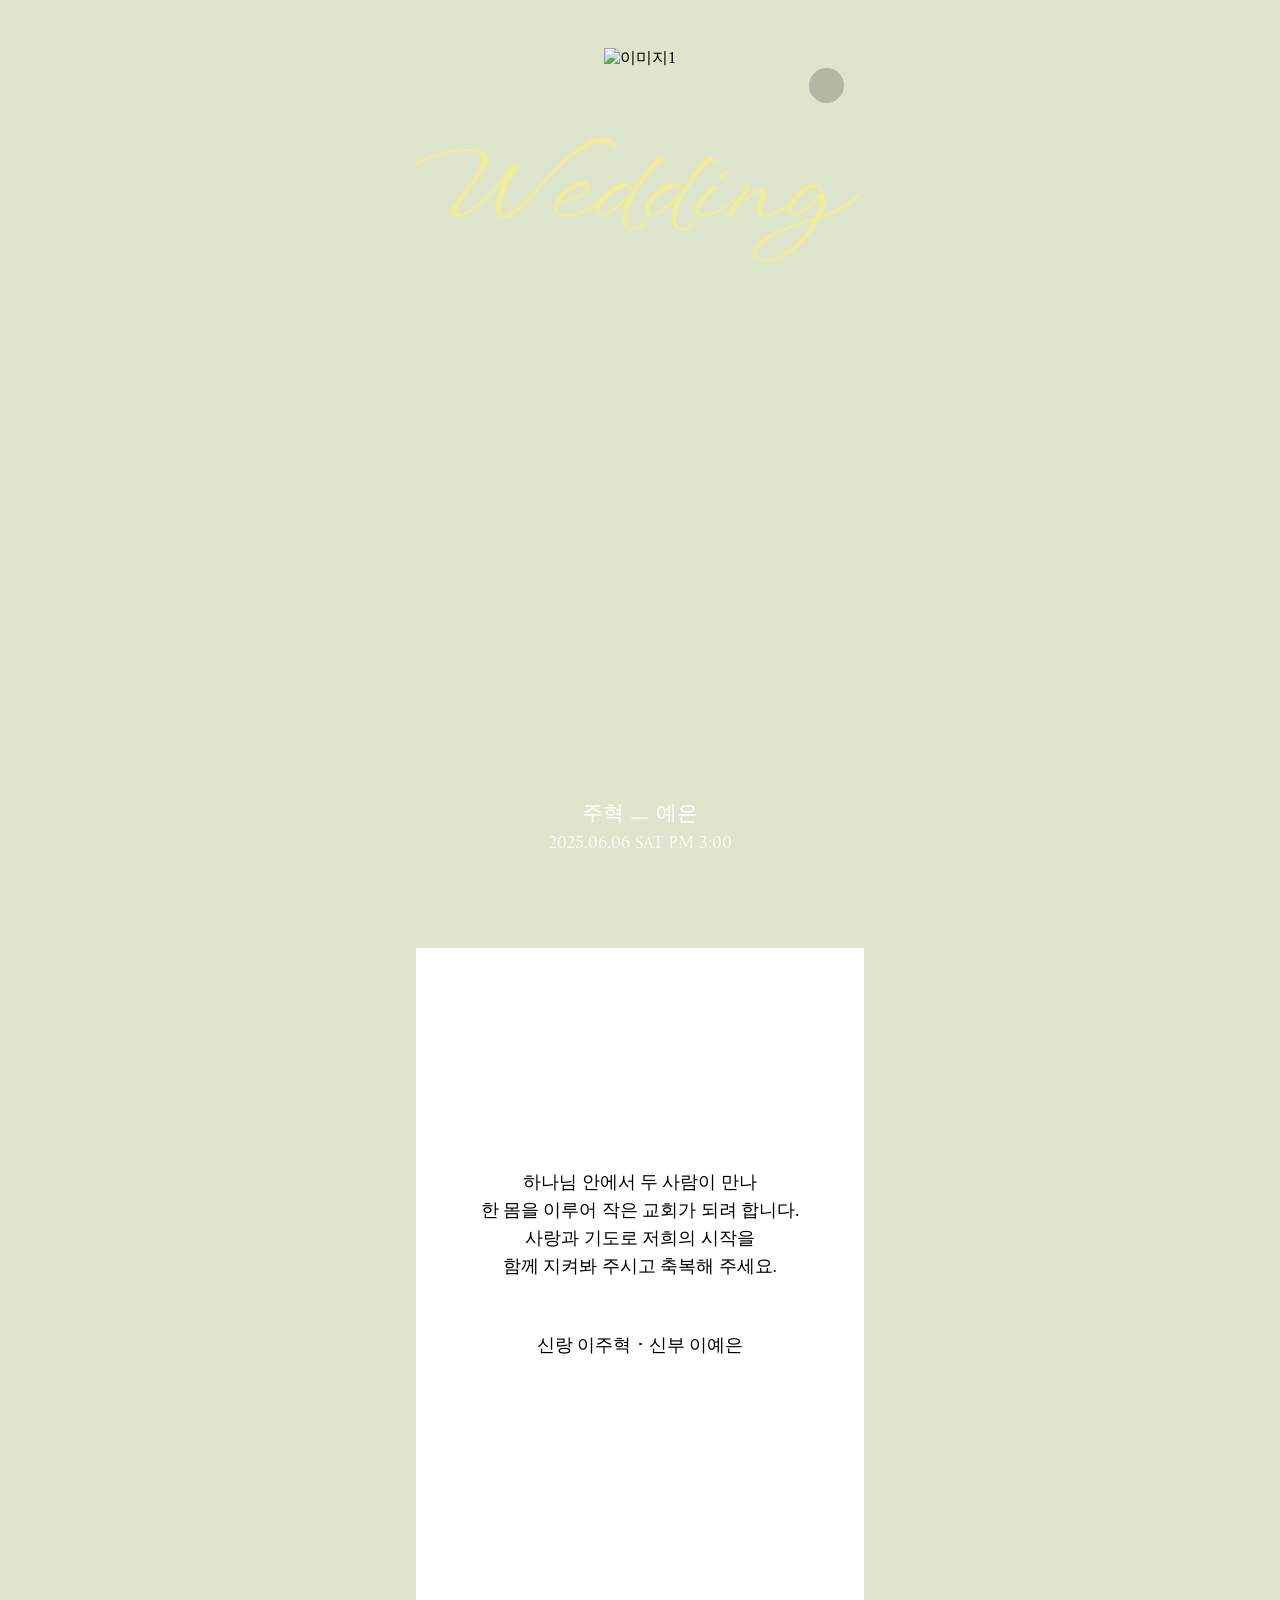
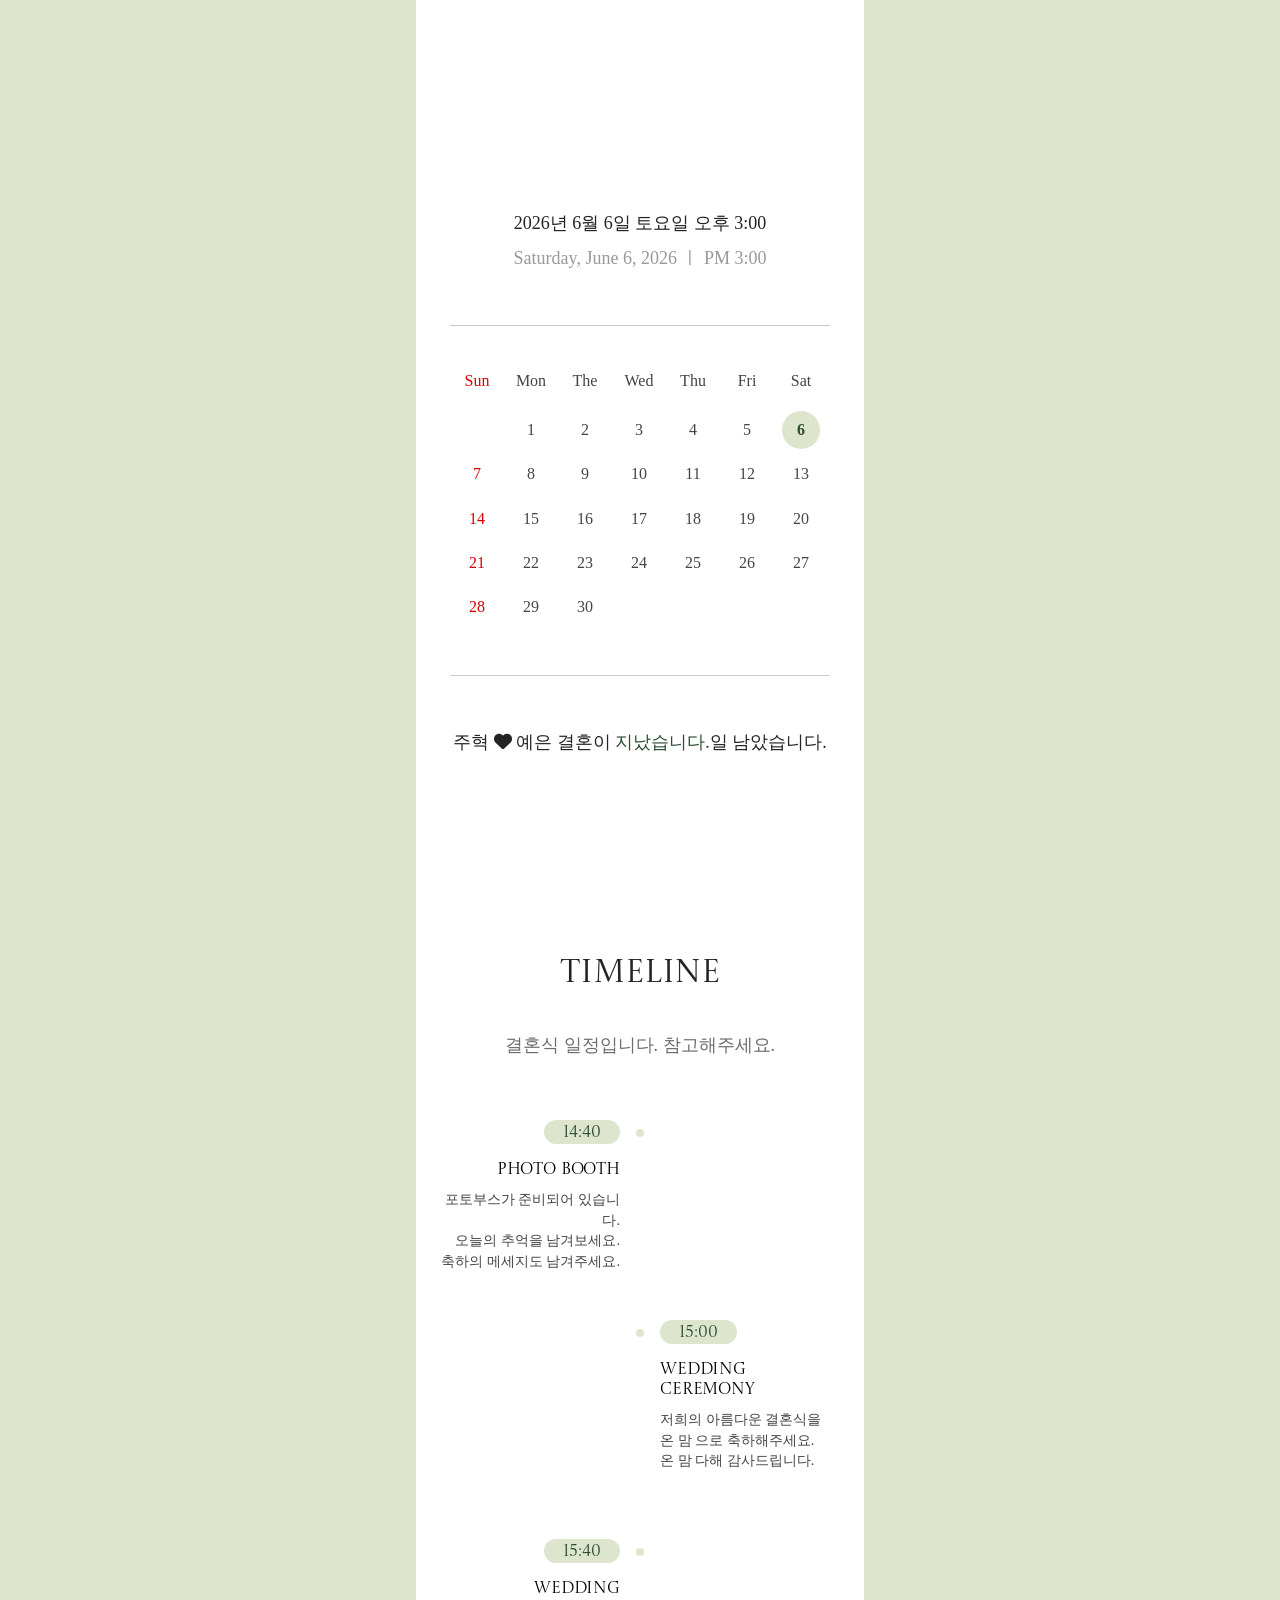
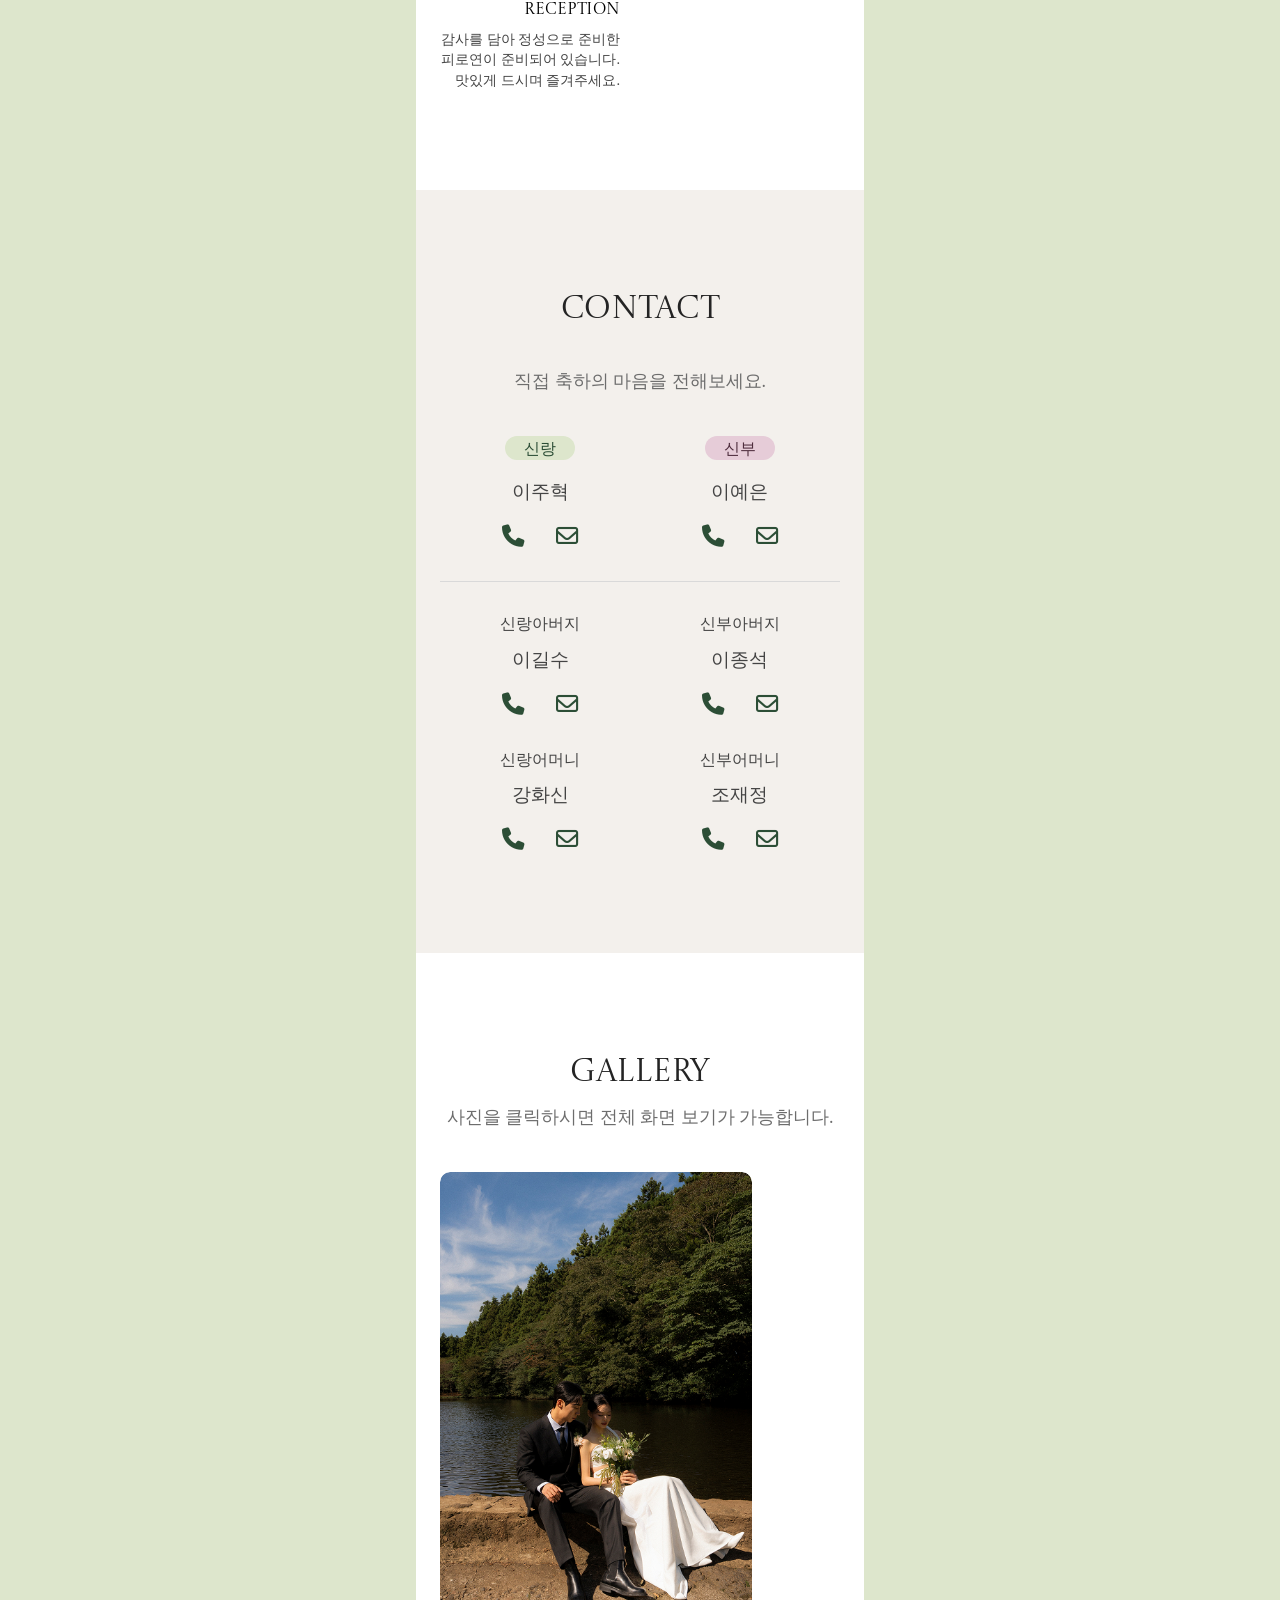
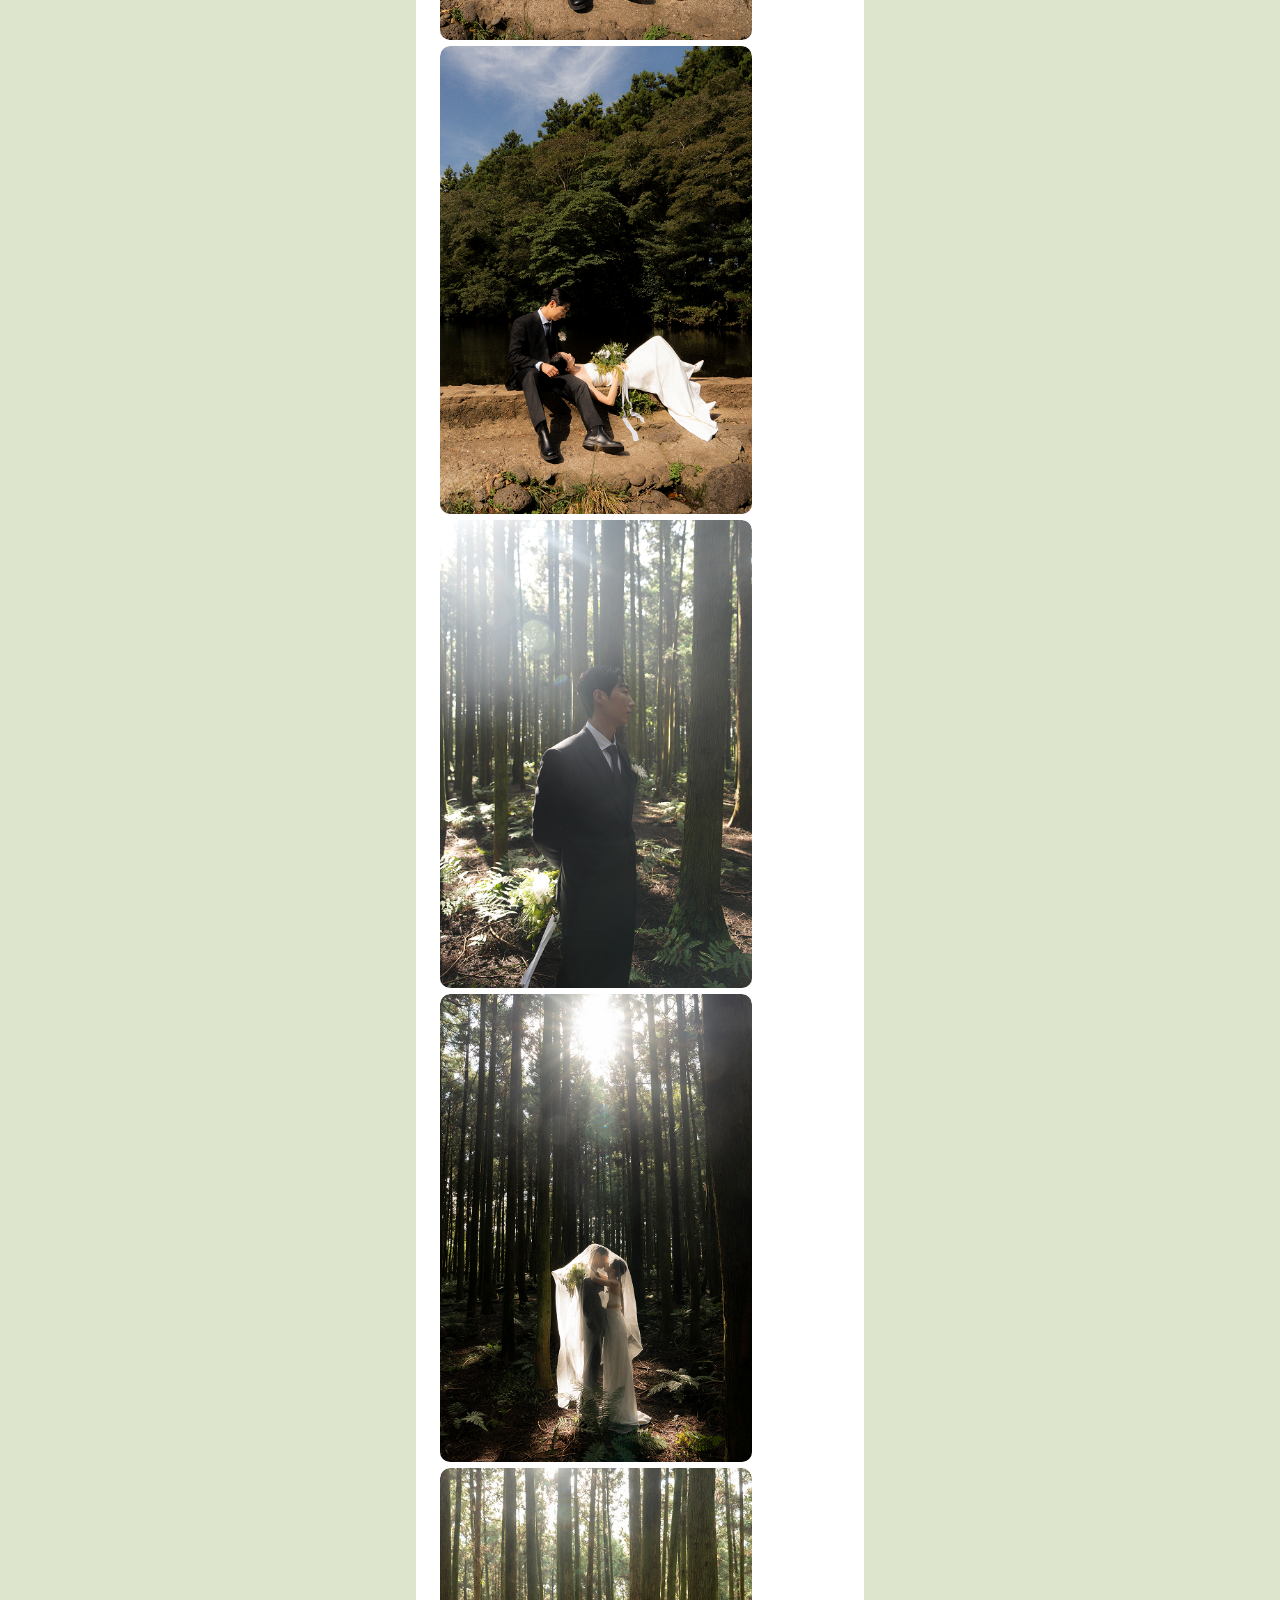
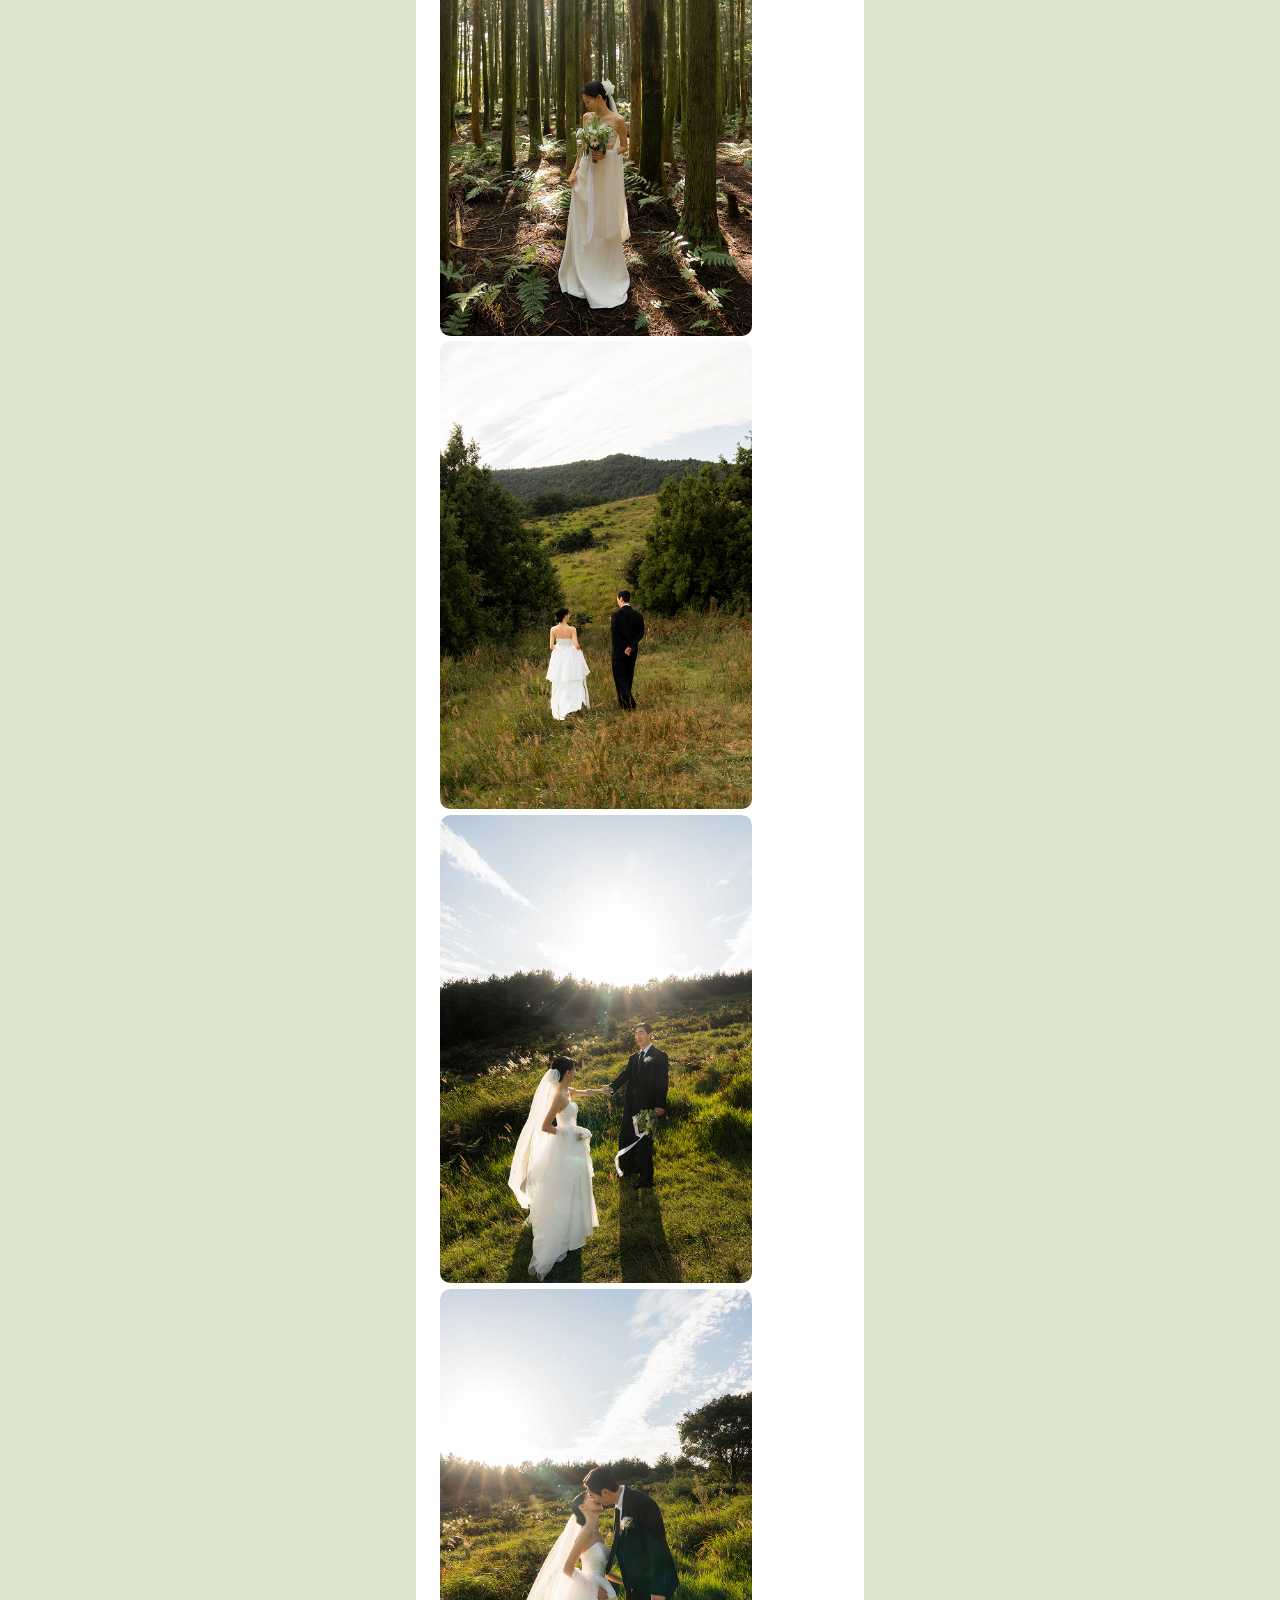
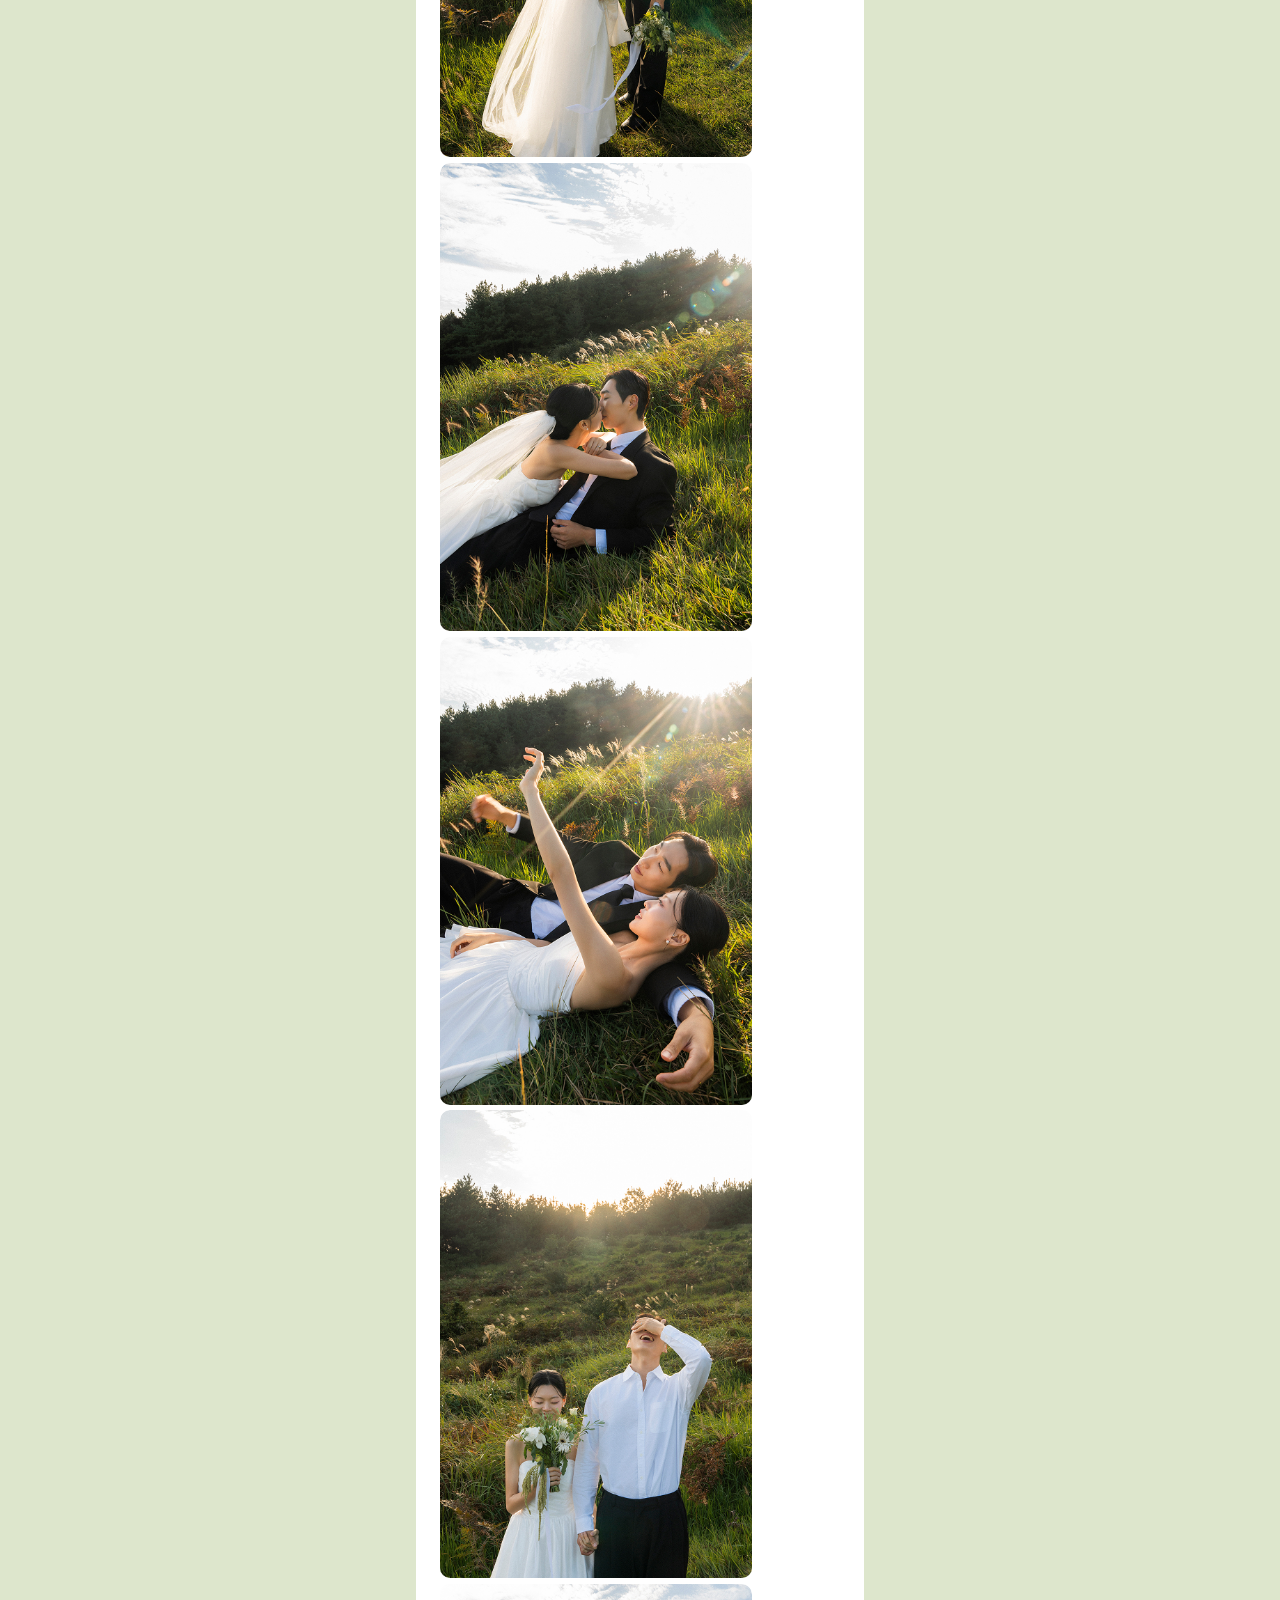
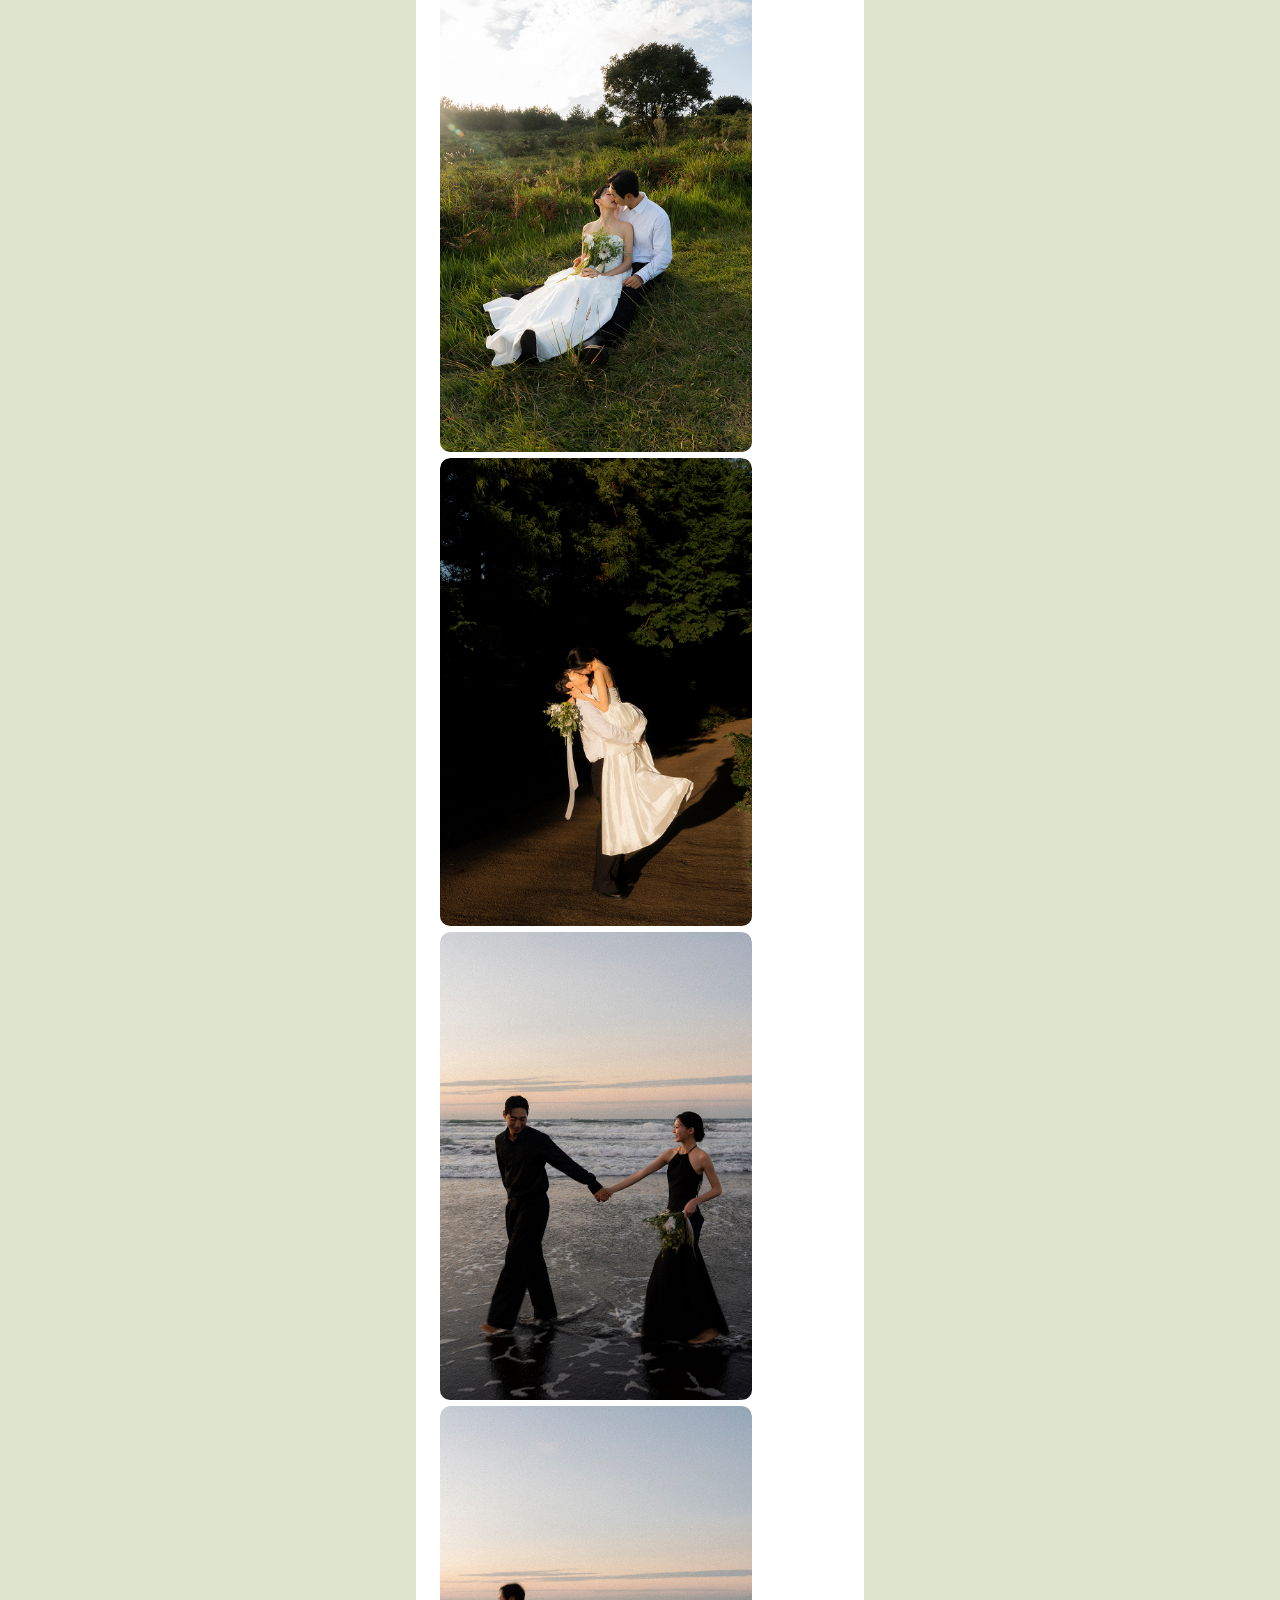
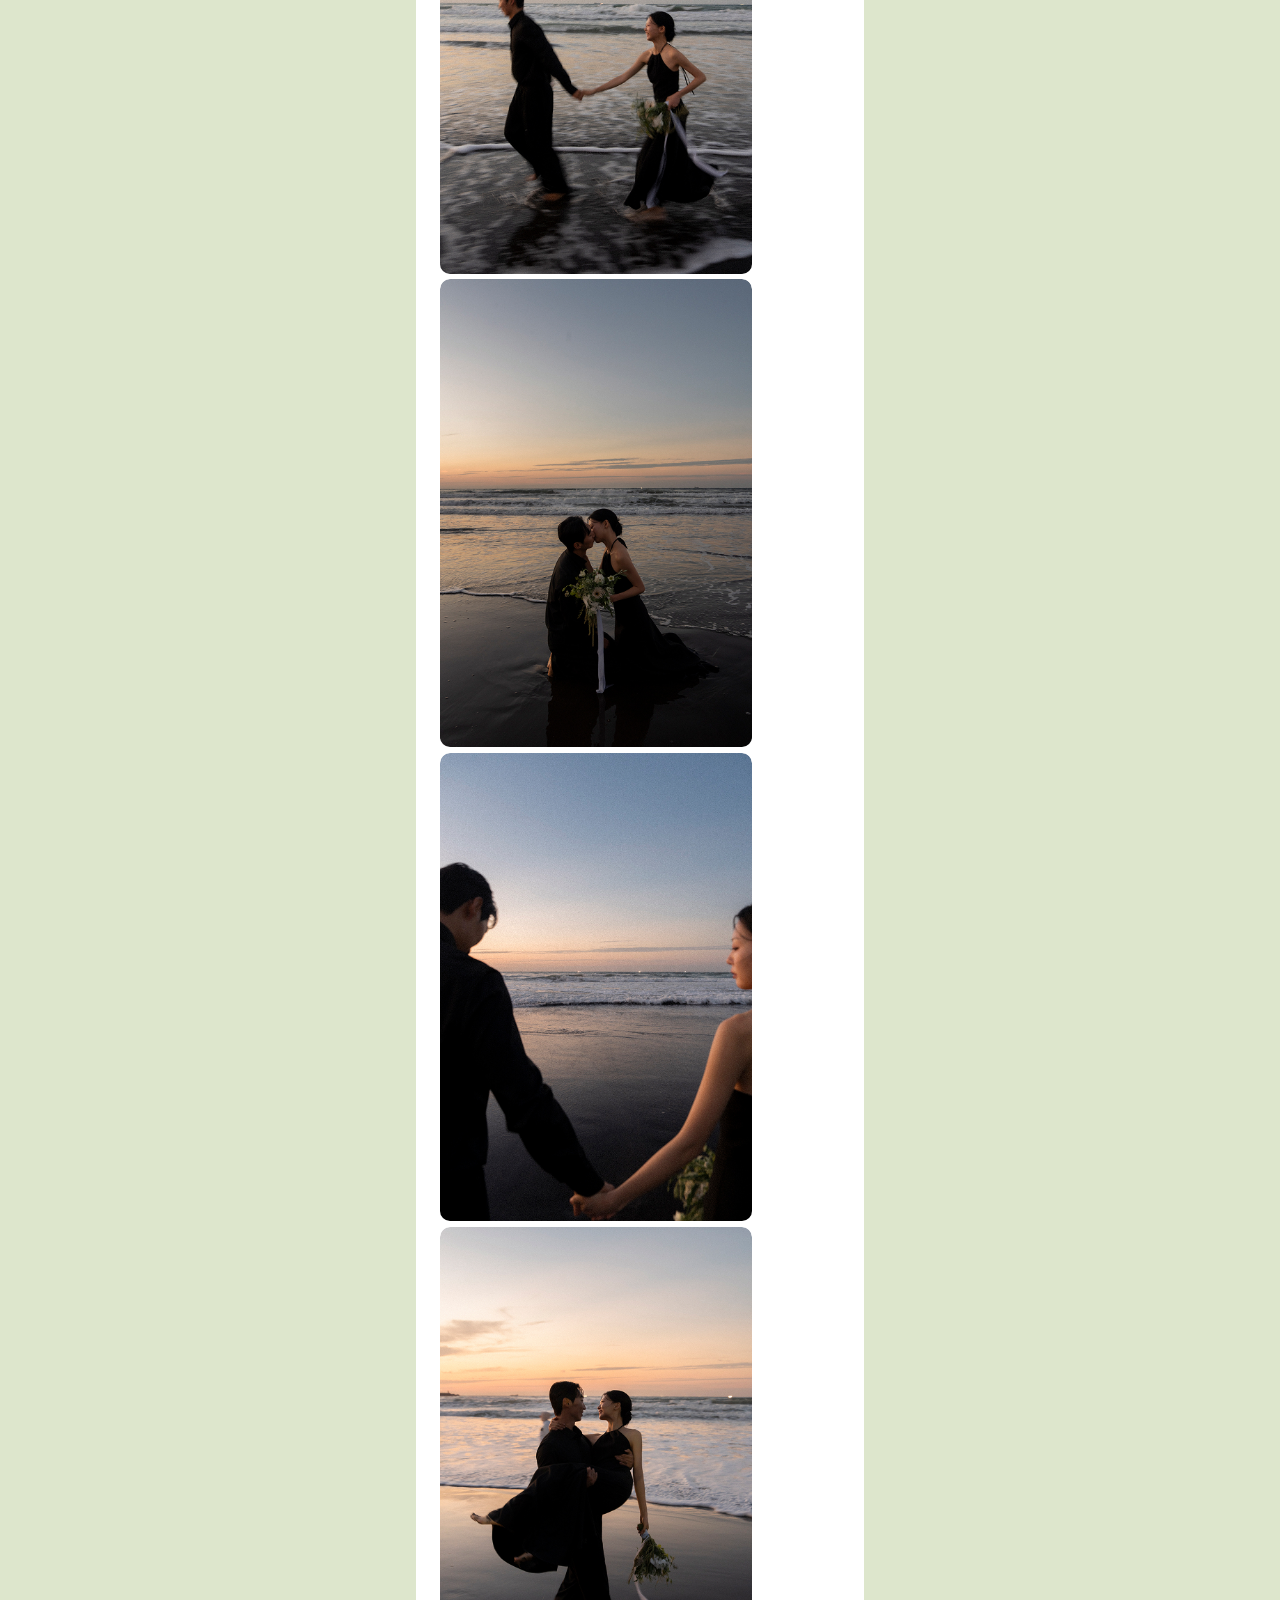
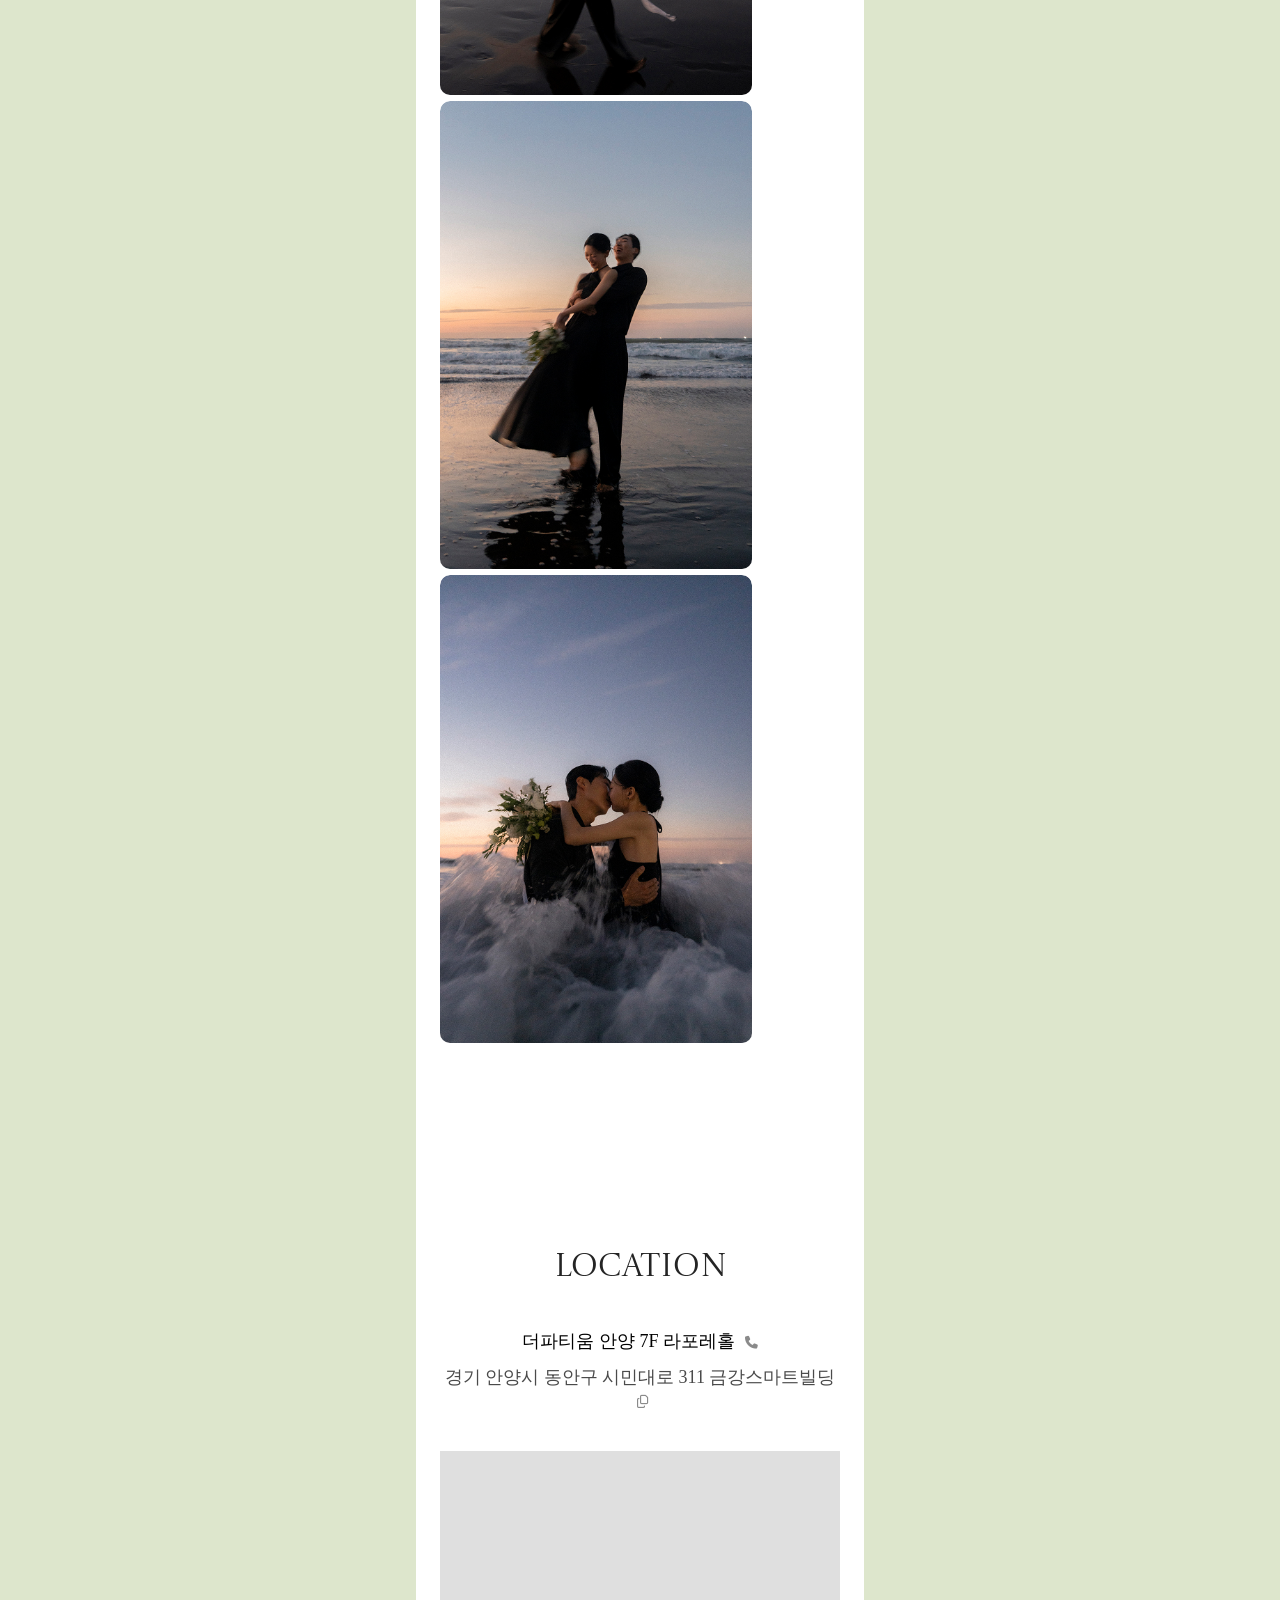
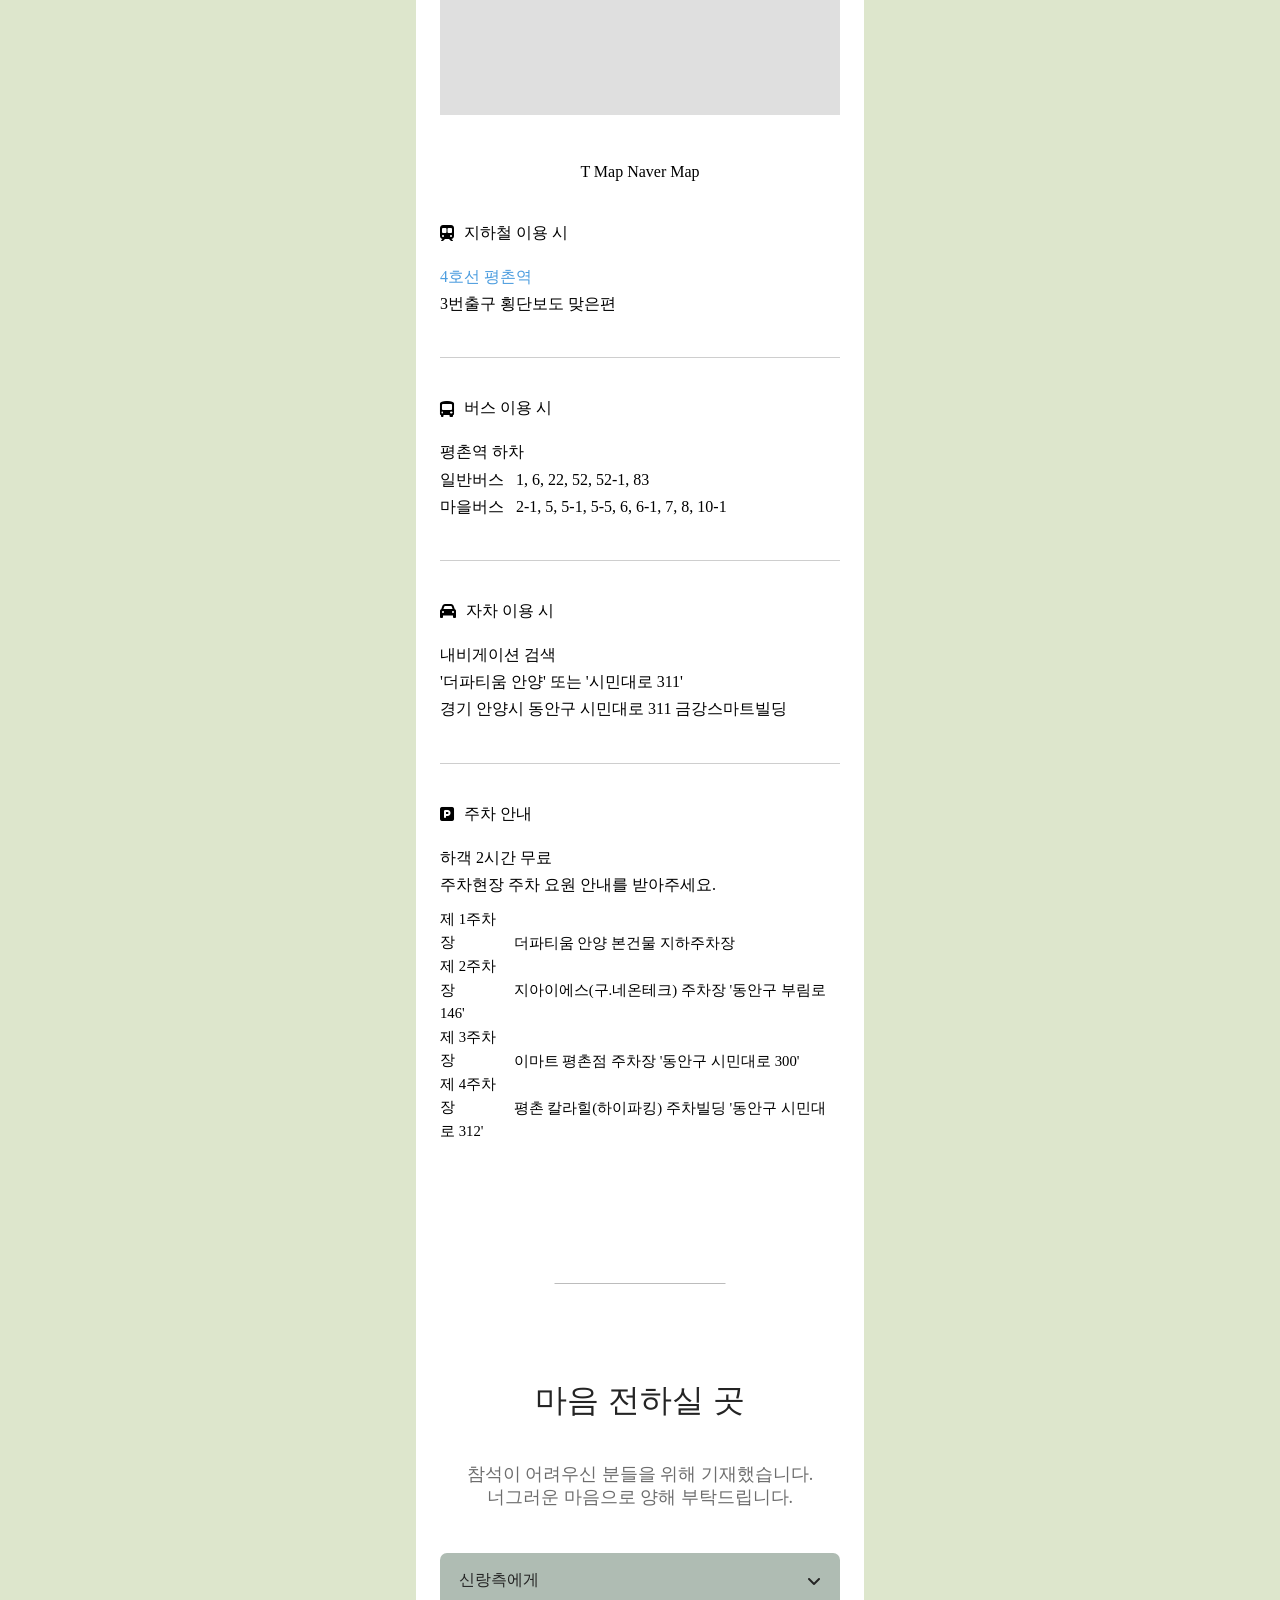
==== commit 883554fb: "작업4" ====
--- a/JHYE-letter.html
+++ b/JHYE-letter.html
@@ -2,7 +2,7 @@
 <html lang="en">
 <head>
     <meta charset="UTF-8">
-    <meta name="viewport" content="width=device-width, initial-scale=1.0">
+    <meta name="viewport" content="width=device-width, initial-scale=1.0, maximum-scale=1.0, user-scalable=no">
     <title></title>
     <link rel="preconnect" href="https://fonts.googleapis.com">
     <link rel="preconnect" href="https://fonts.gstatic.com" crossorigin>
@@ -38,8 +38,15 @@
         <section id="section01" class="section section01">
             <div class="inner">
                 <div class="img_box">
-                    <img src="./img/section01_v1.JPG" alt="이미지1" style="opacity: 0.03;">
-                </div>
+                    <img src="./img/section01_v1.JPG" alt="이미지1" >
+                </div>
+                <div class="text_box__top">
+                    <p class="desc">
+                        주혁 ㅡ 예은
+                    </p>
+                    <p class="date">2025.06.06 SAT PM 3:00</p>
+                </div>
+                <div class="dimm_box"></div>
                 <div class="text_box">
                     <h1 class="title">
                         <svg width="486" height="124" viewBox="0 0 486 124" fill="none" xmlns="http://www.w3.org/2000/svg">
@@ -86,13 +93,7 @@
                                 <path d="M11.009 80.442C7.957 80.442 5.341 79.6427 3.161 78.044C1.05367 76.4453 0 73.575 0 69.433C0 65.3637 1.199 61.1127 3.597 56.68C5.995 52.2473 9.33767 47.851 13.625 43.491C17.985 39.131 23.0353 35.0253 28.776 31.174C34.5893 27.25 40.8387 23.7983 47.524 20.819C54.282 17.8397 61.2943 15.478 68.561 13.734C75.8277 11.99 83.0943 11.118 90.361 11.118C97.0463 11.118 102.242 12.0627 105.948 13.952C109.654 15.8413 111.507 18.53 111.507 22.018C111.507 23.3987 111.253 24.743 110.744 26.051C109.727 28.8123 107.765 32.0097 104.858 35.643C102.024 39.2763 99.081 42.9097 96.029 46.543C95.375 47.3423 94.394 48.5777 93.086 50.249C91.8507 51.8477 90.47 53.7007 88.944 55.808C87.4907 57.9153 86.0737 60.059 84.693 62.239C83.3123 64.419 82.186 66.49 81.314 68.452C80.442 70.3413 80.006 71.94 80.006 73.248C80.006 74.992 80.9507 75.864 82.84 75.864C85.0927 75.864 87.854 74.9193 91.124 73.03C94.394 71.068 97.882 68.561 101.588 65.509C105.367 62.3843 109.036 59.0053 112.597 55.372C116.23 51.666 119.5 48.0327 122.407 44.472C125.314 40.9113 127.53 37.7867 129.056 35.098C130.582 32.4093 131.854 30.2657 132.871 28.667C133.888 26.9957 135.305 26.16 137.122 26.16C137.631 26.16 138.321 26.3417 139.193 26.705C140.065 26.9957 140.828 27.359 141.482 27.795C142.209 28.231 142.463 28.7033 142.245 29.212C141.954 29.866 141.373 30.8107 140.501 32.046C139.629 33.2087 138.757 34.2623 137.885 35.207C137.086 36.1517 136.504 36.6967 136.141 36.842C134.76 38.804 133.307 41.4563 131.781 44.799C130.328 48.069 128.983 51.4843 127.748 55.045C127.385 56.0623 126.876 57.5883 126.222 59.623C125.641 61.585 125.096 63.6923 124.587 65.945C124.151 68.1977 123.933 70.2687 123.933 72.158C123.933 73.7567 124.187 75.0647 124.696 76.082C125.205 77.0993 126.077 77.608 127.312 77.608C128.111 77.608 129.02 77.39 130.037 76.954C131.054 76.518 132.253 75.8277 133.634 74.883C135.741 73.5023 138.466 71.2133 141.809 68.016C145.224 64.8187 148.785 61.3307 152.491 57.552C158.159 51.884 163.936 45.78 169.822 39.24C175.708 32.6273 181.63 26.5233 187.589 20.928C192.676 16.132 197.835 11.9537 203.067 8.393C208.372 4.83233 214.003 2.289 219.962 0.762997C221.125 0.544995 222.251 0.363329 223.341 0.217997C224.504 0.0726656 225.666 0 226.829 0C228.137 0 229.445 0.108999 230.753 0.326996C233.369 0.90833 235.331 2.14366 236.639 4.033C237.947 5.84966 238.601 8.02966 238.601 10.573C238.601 13.9883 237.438 17.6943 235.113 21.691C232.788 25.6877 229.336 29.2483 224.758 32.373C224.395 32.6637 224.068 32.809 223.777 32.809C223.559 32.809 223.45 32.7 223.45 32.482C223.45 32.3367 223.595 32.0823 223.886 31.719C224.177 31.283 224.685 30.847 225.412 30.411C227.447 29.0303 229.263 27.2863 230.862 25.179C232.461 23.0717 233.732 20.8553 234.677 18.53C235.622 16.2047 236.094 14.061 236.094 12.099C236.094 10.4277 235.731 8.97433 235.004 7.739C234.277 6.50366 233.078 5.63166 231.407 5.123C230.535 4.97766 229.663 4.86866 228.791 4.796C227.992 4.72333 227.192 4.687 226.393 4.687C224.576 4.687 222.76 4.94133 220.943 5.45C216.074 6.61266 210.988 8.68367 205.683 11.663C200.451 14.6423 195.401 18.1667 190.532 22.236C186.099 25.942 181.812 29.9387 177.67 34.226C173.528 38.5133 169.531 42.837 165.68 47.197C161.829 51.557 158.123 55.7353 154.562 59.732C151.219 63.5107 147.84 67.035 144.425 70.305C141.082 73.5023 137.812 76.082 134.615 78.044C132.362 79.4973 130.001 80.224 127.53 80.224C125.277 80.224 123.352 79.4247 121.753 77.826C120.154 76.3 119.355 73.8293 119.355 70.414C119.355 68.452 119.646 65.9087 120.227 62.784C120.881 59.5867 121.68 56.3167 122.625 52.974C123.642 49.5587 124.696 46.543 125.786 43.927C124.914 45.017 123.533 46.6157 121.644 48.723C119.827 50.7577 117.684 53.083 115.213 55.699C112.742 58.315 110.054 60.9673 107.147 63.656C104.24 66.272 101.225 68.7063 98.1 70.959C95.048 73.2117 91.996 75.0283 88.944 76.409C85.9647 77.7897 83.0943 78.48 80.333 78.48C78.2983 78.48 76.8087 78.0803 75.864 77.281C74.992 76.4817 74.556 75.428 74.556 74.12C74.556 72.5213 75.0283 70.6683 75.973 68.561C76.9903 66.4537 78.262 64.2373 79.788 61.912C81.3867 59.514 83.058 57.1887 84.802 54.936C86.546 52.6833 88.181 50.6123 89.707 48.723C91.233 46.8337 92.432 45.3077 93.304 44.145C95.266 41.529 97.119 38.913 98.863 36.297C100.607 33.6083 102.024 30.9923 103.114 28.449C104.204 25.9057 104.749 23.6167 104.749 21.582C104.749 18.966 103.659 16.8587 101.479 15.26C99.299 13.6613 95.5203 12.862 90.143 12.862C83.385 12.862 76.5907 13.6977 69.76 15.369C62.9293 17.0403 56.3167 19.3657 49.922 22.345C43.6 25.2517 37.714 28.6307 32.264 32.482C26.814 36.2607 22.0543 40.2937 17.985 44.581C13.9157 48.7957 10.7183 53.083 8.393 57.443C6.14033 61.803 5.014 65.9813 5.014 69.978C5.014 73.3933 5.668 75.7187 6.976 76.954C8.35667 78.1167 9.95533 78.698 11.772 78.698C12.862 78.698 13.9883 78.5527 15.151 78.262C16.3137 78.044 17.44 77.7897 18.53 77.499C18.6753 77.4263 18.9297 77.39 19.293 77.39C20.165 77.39 20.601 77.608 20.601 78.044C20.601 78.3347 20.3467 78.589 19.838 78.807C18.4573 79.3157 17.004 79.7153 15.478 80.006C13.952 80.2967 12.4623 80.442 11.009 80.442Z" fill="#FAED87"/>
                             </g>
                         </svg>
-
-
                     </h1>
-                    <p class="desc">
-                        주혁 ㅡ 예은
-                    </p>
-                    <p class="date">2025.06.06 SAT PM 3:00</p>
                 </div>
             </div>
         </section>
@@ -103,27 +104,27 @@
             <div class="inner">
                 <div class="icon" data-aos=""></div>
                 <p class="desc">
-                    하나님 안에서 두 사람이 만나<br>
-                    한 몸을 이루어 작은 교회가 되려 합니다.<br>
-                    사랑과 기도로 저희의 시작을<br>
-                    함께 지켜봐 주시고 축복해 주세요.
+                    <em data-aos="fade-up">하나님 안에서 두 사람이 만나<br></em>
+                    <em data-aos="fade-up" data-aos-delay="150">한 몸을 이루어 작은 교회가 되려 합니다.<br></em>
+                    <em data-aos="fade-up" data-aos-delay="300">사랑과 기도로 저희의 시작을<br></em>
+                    <em data-aos="fade-up" data-aos-delay="450">함께 지켜봐 주시고 축복해 주세요.</em>
                 </p>
-                <p class="name">
+                <p class="name" data-aos="fade-up"  data-aos-delay="200">
                     신랑 이주혁 ･ 신부 이예은
                 </p>
                 <div class="img_box">
                 </div>
                 <div class="calendar">
                     <div class="calendar_header">
-                        <h2 class="calendar_date">wedding day</h2>
-                        <p class="calendar_sub-date">2026년 6월 6일 토요일 오후 3:00<br>
+                        <h2 class="calendar_date" data-aos="fade-up">wedding day</h2>
+                        <p class="calendar_sub-date" data-aos="fade-up" data-aos-delay="150">2026년 6월 6일 토요일 오후 3:00<br>
                         </p>
-                        <p class="calendar_sub-date en">Saturday, June 6, 2026 ㅣ PM 3:00</p>
+                        <p class="calendar_sub-date en" data-aos="fade-up" data-aos-delay="300">Saturday, June 6, 2026 ㅣ PM 3:00</p>
                         <!-- <p class="calendar_sub-date en">더 파티움 안양 7F 라포레홀</p> -->
                         <!-- <hr/> -->
                     </div>
 
-                    <table class="calendar_table">
+                    <table class="calendar_table" data-aos="fade-up" data-aos-delay="450">
                         <thead>
                             <tr>
                                 <th class="red">Sun</th><th>Mon</th><th>The</th><th>Wed</th><th>Thu</th><th>Fri</th><th>Sat</th>
@@ -131,10 +132,10 @@
                         </thead>
                         <tbody id="calendar_body"></tbody>
                     </table>
-                    <p class="calendar_spot">
+                    <p class="calendar_spot" >
                         <!-- The Partyum 7F Rafore Hall -->
                     </p>
-                    <p class="calendar_dday">
+                    <p class="calendar_dday" data-aos="fade-up">
                         <strong>주혁 <i class="fa-solid fa-heart"></i> 예은</strong> 결혼이 <strong id="calendar_count" class="calendar_count"></strong>일 남았습니다.
                     </p>
                     
@@ -174,9 +175,9 @@
         <section id="section04" class="section section04">
             <div class="inner">
                 <div class="plan">
-                    <p class="tit">Timeline</p>
-                    <p class="disc">결혼식 순서입니다 참고해주세요.</p>
-                    <ul class="plan_list">
+                    <p class="tit" data-aos="fade-up">Timeline</p>
+                    <p class="disc" data-aos="fade-up" data-aos-delay="150">결혼식 일정입니다. 참고해주세요.</p>
+                    <ul class="plan_list" data-aos>
                         <li class="plan_item" >
                             <div class="plan_icon" data-aos="fade-up">
                                 <div class="dot">
@@ -235,13 +236,14 @@
         <section id="section05" class="section section05">
             <div class="inner">
                 <div class="contact">
-                    <p class="tit">Contact</p>
+                    <p class="tit" data-aos="fade-up">Contact</p>
+                    <p class="disc" data-aos="fade-up" data-aos-delay="150">직접 축하의 마음을 전해보세요.</p>
                     <div class="contact_wrap">
                         <ul class="contact_list bride">
                             <li class="contact_item">
-                                <p class="role">신랑</p>
-                                <p class="name">이주혁</p>
-                                <div class="contact_icon">
+                                <p class="role tag" data-aos="fade-up">신랑</p>
+                                <p class="name bold" data-aos="fade-up">이주혁</p>
+                                <div class="contact_icon" data-aos="fade-up">
                                     <a href="tel:010-9326-9312" title="이주혁에게 전화걸기">
                                         <i class="fa-solid fa-phone"></i>
                                     </a>
@@ -251,9 +253,9 @@
                                 </div>
                             </li>
                             <li class="contact_item">
-                                <p class="role">신부</p>
-                                <p class="name">이예은</p>
-                                <div class="contact_icon">
+                                <p class="role tag woman" data-aos="fade-up">신부</p>
+                                <p class="name bold" data-aos="fade-up">이예은</p>
+                                <div class="contact_icon" data-aos="fade-up">
                                     <a href="tel:010-5119-5745" title="이예은에게 전화걸기">
                                         <i class="fa-solid fa-phone"></i>
                                     </a>
@@ -265,9 +267,9 @@
                         </ul>
                         <ul class="contact_list parent">
                             <li class="contact_item">
-                                <p class="role">신랑아버지</p>
-                                <p class="name">이길수</p>
-                                <div class="contact_icon">
+                                <p class="role bold" data-aos="fade-up">신랑아버지</p>
+                                <p class="name" data-aos="fade-up">이길수</p>
+                                <div class="contact_icon" data-aos="fade-up">
                                     <a href="tel:010-5183-8965" title="이길수님께 전화걸기">
                                         <i class="fa-solid fa-phone"></i>
                                     </a>
@@ -277,9 +279,9 @@
                                 </div>
                             </li>
                             <li class="contact_item">
-                                <p class="role">신부아버지</p>
-                                <p class="name">이종석</p>
-                                <div class="contact_icon">
+                                <p class="role bold" data-aos="fade-up">신부아버지</p>
+                                <p class="name" data-aos="fade-up">이종석</p>
+                                <div class="contact_icon"  data-aos="fade-up">
                                     <a href="tel:010-5339-5745" title="이종석님께 전화걸기">
                                         <i class="fa-solid fa-phone"></i>
                                     </a>
@@ -289,9 +291,9 @@
                                 </div>
                             </li>
                             <li class="contact_item">
-                                <p class="role">신랑어머니</p>
-                                <p class="name">강화신</p>
-                                <div class="contact_icon">
+                                <p class="role bold"  data-aos="fade-up">신랑어머니</p>
+                                <p class="name"  data-aos="fade-up">강화신</p>
+                                <div class="contact_icon"  data-aos="fade-up">
                                     <a href="tel:010-8302-2116" title="강화신님께 전화걸기">
                                         <i class="fa-solid fa-phone icon"></i>
                                     </a>
@@ -301,9 +303,9 @@
                                 </div>
                             </li>
                             <li class="contact_item">
-                                <p class="role">신부어머니</p>
-                                <p class="name">조재정</p>
-                                <div class="contact_icon">
+                                <p class="role bold"  data-aos="fade-up">신부어머니</p>
+                                <p class="name"  data-aos="fade-up">조재정</p>
+                                <div class="contact_icon"  data-aos="fade-up">
                                     <a href="tel:010-6334-5745" title="조재정님께 전화걸기">
                                         <i class="fa-solid fa-phone"></i>
                                     </a>
@@ -323,9 +325,9 @@
         <section id="section06" class="section section06">
             <div class="inner">
                 <div class="gallery">
-                    <p class="tit">Gallery</p>
-                    <p class="disc">사진을 클릭하시면 전체 화면 보기가 가능합니다.</p>
-                    <div class="swiper swiper-container gallery_swiper">
+                    <p class="tit"  data-aos="fade-up">Gallery</p>
+                    <p class="disc"  data-aos="fade-up">사진을 클릭하시면 전체 화면 보기가 가능합니다.</p>
+                    <div class="swiper swiper-container gallery_swiper"  data-aos="fade-up">
                         <ul class="swiper-wrapper gallery_list">
                             <li class="swiper-slide gallery_item">
                                 <a href="javascript:;" class="swiper_btn">
@@ -439,27 +441,24 @@
         <section id="section07" class="section section07">
             <div class="inner">
                 <div class="location">
-                    <p class="tit">Location</p>
-                    <p class="disc">
-                        더파티움 안양 7F 라포레홀<br>
-                        <small>경기 안양시 동안구 시민대로 311 금강스마트빌딩</small>
+                    <p class="tit"  data-aos="fade-up" >Location</p>
+                    <p class="desc"  data-aos="fade-up" data-aos-delay="150">더파티움 안양 7F 라포레홀
+                        <a href="tel:031-731-5000" title="전화하기" class="location_btn btn--link">
+                            <i class="fa-solid fa-phone"></i>
+                        </a>
+                        
                     </p>
-                    <div class="btn_wrap btn_wrap01">
+                    <p class="disc_sub" data-aos="fade-up" data-aos-delay="300">경기 안양시 동안구 시민대로 311 금강스마트빌딩
                         <button title="복사하기" class="location_btn btn--copy" data-copy="경기 안양시 동안구 시민대로 311 금강스마트빌딩 7층">
                             <i class="fa-regular fa-copy"></i>
-                            <span class="btn_txt">복사하기</span>
                         </button>
-                        <a href="tel:031-731-5000" title="전화하기" class="location_btn btn--link">
-                            <i class="fa-solid fa-phone"></i>
-                            <span class="btn_txt">전화하기</span>
-                        </a>
-                    </div>
-                    <div class="map">
-
-                    </div>
-                    <div class="btn_wrap btn_wrap02">
+                    </p>
+                    <div class="map" data-aos="fade-up">
+
+                    </div>
+                    <div class="btn_wrap btn_wrap02" data-aos="fade-up">
                         <a href="" title="T맵 열기" class="location_btn location_btn--white btn--link">
-                            <img src="./img/location_btn_icon_t.svg" class="btn_icon btn_icon01">
+                            <!-- <img src="./img/location_btn_icon_t.svg" class="btn_icon btn_icon01"> -->
                             <span class="btn_txt">T Map</span>
                         </a>
                         <!-- <a href="" title="Kakao맵 열기" class="btn btn--white btn--link">
@@ -467,20 +466,62 @@
                             <span class="btn_txt">Kakao Map</span>
                         </a> -->
                         <a href="" title="Naver지도 열기" class="location_btn location_btn--white btn--link">
-                            <img src="./img/location_btn_icon_naver.png" class="btn_icon btn_icon02">
+                            <!-- <img src="./img/location_btn_icon_naver.png" class="btn_icon btn_icon02"> -->
                             <span class="btn_txt">Naver Map</span>
                         </a>
                     </div>
                     <div class="info">
-                        <p class="info_tit">
-                            <img src="./img/location_info_icon.svg" class="info_icon">    
-                            Parking Notice
-                        </p>
-                        <p class="info_desc">
-                            Parking in this building is small<br>
-                            according to the parking instructions<br>
-                            Please use parking lots 1, 2, and 3.
-                        </p>
+                        <ul class="info_list">
+                            <li class="info_item" data-aos="fade-up">
+                                <p class="info_tit">
+                                    <i class="fa-solid fa-train-subway"></i>
+                                    지하철 이용 시
+                                </p>
+                                <p class="info_desc">
+                                    <em class="blue bold">4호선 평촌역</em><br>
+                                    3번출구 횡단보도 맞은편
+
+                                </p>
+                            </li>
+                            <li class="info_item" data-aos="fade-up">
+                                <p class="info_tit">
+                                    <i class="fa-solid fa-bus-simple"></i>
+                                    버스 이용 시
+                                </p>
+                                <p class="info_desc">
+                                    <em class="bold">평촌역 하차</em><br>
+                                    <strong class="bold">일반버스</strong> 1, 6, 22, 52, 52-1, 83<br>
+                                    <strong class="bold">마을버스</strong> 2-1, 5, 5-1, 5-5, 6, 6-1, 7, 8, 10-1
+                                </p>
+                            </li>
+                            <li class="info_item" data-aos="fade-up">
+                                <p class="info_tit">
+                                    <i class="fa-solid fa-car"></i>
+                                    자차 이용 시
+                                </p>
+                                <p class="info_desc">
+                                    <strong class="bold">내비게이션 검색</strong><br>
+                                    '더파티움 안양' 또는 '시민대로 311'<br>
+                                    경기 안양시 동안구 시민대로 311 금강스마트빌딩
+                                </p>
+                            </li>
+                            <li class="info_item" data-aos="fade-up">
+                                <p class="info_tit">
+                                    <i class="fa-solid fa-square-parking"></i>
+                                    주차 안내
+                                </p>
+                                <p class="info_desc">
+                                    <strong class="bold">하객 2시간 무료</strong><br>
+                                    주차현장 주차 요원 안내를 받아주세요.<br>
+                                    <ul class="park_list">
+                                        <li><strong class="bold park_tit">제 1주차장</strong> 더파티움 안양 본건물 지하주차장</li>
+                                        <li><strong class="bold park_tit">제 2주차장</strong> 지아이에스(구.네온테크) 주차장 '동안구 부림로 146'</li>
+                                        <li><strong class="bold park_tit">제 3주차장</strong> 이마트 평촌점 주차장 '동안구 시민대로 300'</li>
+                                        <li><strong class="bold park_tit">제 4주차장</strong> 평촌 칼라힐(하이파킹) 주차빌딩 '동안구 시민대로 312'</li>
+                                    </ul>
+                                </p>
+                            </li>
+                        </ul>
                     </div>
                 </div>
             </div>
@@ -491,120 +532,120 @@
         <section id="section08" class="section section08">
             <div class="inner">
                 <div class="present">
-                    <p class="tit">Present</p>
-                    <p class="sub_tit">
-                        I wrote it down for those who have difficulty attending.<br>
-                        I ask for your understanding with a generous heart.
+                    <p class="tit" data-aos="fade-up">마음 전하실 곳</p>
+                    <p class="disc" data-aos="fade-up" data-aos-delay="150">
+                        참석이 어려우신 분들을 위해 기재했습니다.<br>
+                        너그러운 마음으로 양해 부탁드립니다.
                     </p>
                 </div>
                 <div class="present_wrap">
-                    <div class="present_cont groom">
+                    <div class="present_cont groom" data-aos="fade-up">
                         <a href="javascript:;" class="present_btn present_btn--link" title="groom's side open">
-                            The Groom's side
-                            <img src="./img/present_btn_arrow.svg" class="present_icon">
+                            신랑측에게
+                            <i class="fa-solid fa-angle-down"></i>
                         </a>
                         <ul class="present_list">
                             <li class="present_item">
                                 <dl class="present_info">
                                     <div>
-                                        <dt class="present_role">groom</dt> 
-                                        <dd class="present_name">Hyukju Lee</dd>
-                                    </div>
-                                    <div>
-                                        <dt class="present_bank">Toss</dt> 
-                                        <dd class="present_num">123-4567-8910</dd>
+                                        <dt class="present_role">신랑</dt> 
+                                        <dd class="present_name">이주혁</dd>
+                                    </div>
+                                    <div>
+                                        <dt class="present_bank">신한은행</dt> 
+                                        <dd class="present_num">110-333-313145</dd>
                                     </div>
                                 </dl>
-                                <button class="present_btn--copy btn--copy" title="groom's side open" data-copy="123-4567-8910">
-                                    <img src="./img/present_btn_copy.svg" class="present_icon--copy">
+                                <button class="present_btn--copy btn--copy" title="groom's side open" data-copy="110-333-313145">
+                                     <i class="fa-regular fa-copy"></i>
                                     복사하기
                                 </button>
                             </li>
                             <li class="present_item">
                                 <dl class="present_info">
                                     <div>
-                                        <dt class="present_role">father</dt> 
-                                        <dd class="present_name">sugil Lee</dd>
-                                    </div>
-                                    <div>
-                                        <dt class="present_bank">Toss</dt> 
-                                        <dd class="present_num">123-4567-8910</dd>
+                                        <dt class="present_role">신랑 아버지</dt> 
+                                        <dd class="present_name">이길수</dd>
+                                    </div>
+                                    <div>
+                                        <dt class="present_bank">우리은행</dt> 
+                                        <dd class="present_num">1005-802-742322</dd>
                                     </div>
                                 </dl>
-                                <button class="present_btn--copy btn--copy" title="복사하기" data-copy="123-4567-8910">
-                                    <img src="./img/present_btn_copy.svg" class="present_icon--copy" >
+                                <button class="present_btn--copy btn--copy" title="복사하기" data-copy="1005-802-742322">
+                                     <i class="fa-regular fa-copy"></i>
                                     복사하기
                                 </button>
                             </li>
                             <li class="present_item">
                                 <dl class="present_info">
                                     <div>
-                                        <dt class="present_role">mother</dt> 
-                                        <dd class="present_name">hwashin kang</dd>
-                                    </div>
-                                    <div>
-                                        <dt class="present_bank">Toss</dt> 
-                                        <dd class="present_num">123-4567-8910</dd>
+                                        <dt class="present_role">신랑 어머니</dt> 
+                                        <dd class="present_name">강화신</dd>
+                                    </div>
+                                    <div>
+                                        <dt class="present_bank">MG새마을금고</dt> 
+                                        <dd class="present_num">9003-2615-1610-7</dd>
                                     </div>
                                 </dl>
-                                <button class="present_btn--copy btn--copy" title="복사하기" data-copy="123-4567-8910">
-                                    <img src="./img/present_btn_copy.svg" class="present_icon--copy">
+                                <button class="present_btn--copy btn--copy" title="복사하기" data-copy="9003-2615-1610-7">
+                                     <i class="fa-regular fa-copy"></i>
                                     복사하기
                                 </button>
                             </li>
                         </ul>
                     </div>
-                    <div class="present_cont bride">
+                    <div class="present_cont bride" data-aos="fade-up">
                         <a href="javascript:;" class="present_btn present_btn--link" title="groom's side open">
-                            The bride's side
-                            <img src="./img/present_btn_arrow.svg" class="present_icon">
+                            신부측에게
+                            <i class="fa-solid fa-angle-down"></i>
                         </a>
                         <ul class="present_list">
                             <li class="present_item">
                                 <dl class="present_info">
                                     <div>
-                                        <dt class="present_role">bride</dt> 
-                                        <dd class="present_name">Eunye Lee</dd>
-                                    </div>
-                                    <div>
-                                        <dt class="present_bank">Toss</dt> 
-                                        <dd class="present_num">123-4567-8910</dd>
+                                        <dt class="present_role">신부</dt> 
+                                        <dd class="present_name">이예은</dd>
+                                    </div>
+                                    <div>
+                                        <dt class="present_bank">카카오뱅크</dt> 
+                                        <dd class="present_num">3333-08-255-3756</dd>
                                     </div>
                                 </dl>
-                                <button class="present_btn--copy btn--copy" title="복사하기" data-copy="123-4567-8910">
-                                    <img src="./img/present_btn_copy.svg" class="present_icon--copy">
+                                <button class="present_btn--copy btn--copy" title="복사하기" data-copy="3333-08-255-3756">
+                                     <i class="fa-regular fa-copy"></i>
                                     복사하기
                                 </button>
                             </li>
                             <li class="present_item">
                                 <dl class="present_info">
                                     <div>
-                                        <dt class="present_role">father</dt> 
-                                        <dd class="present_name">Jongsu Lee</dd>
-                                    </div>
-                                    <div>
-                                        <dt class="present_bank">Toss</dt> 
-                                        <dd class="present_num">123-4567-8910</dd>
+                                        <dt class="present_role">신부 아버지</dt> 
+                                        <dd class="present_name">이종석</dd>
+                                    </div>
+                                    <div>
+                                        <dt class="present_bank">우리은행</dt> 
+                                        <dd class="present_num">1002-438-131013</dd>
                                     </div>
                                 </dl>
-                                <button class="present_btn--copy btn--copy" title="복사하기" data-copy="123-4567-8910">
-                                    <img src="./img/present_btn_copy.svg" class="present_icon--copy">
+                                <button class="present_btn--copy btn--copy" title="복사하기" data-copy="1002-438-131013">
+                                     <i class="fa-regular fa-copy"></i>
                                     복사하기
                                 </button>
                             </li>
                             <li class="present_item">
                                 <dl class="present_info">
                                     <div>
-                                        <dt class="present_role">mother</dt> 
-                                        <dd class="present_name">jaejung che</dd>
-                                    </div>
-                                    <div>
-                                        <dt class="present_bank">Toss</dt> 
-                                        <dd class="present_num">123-4567-8910</dd>
+                                        <dt class="present_role">신부 어머니</dt> 
+                                        <dd class="present_name">조재정</dd>
+                                    </div>
+                                    <div>
+                                        <dt class="present_bank">우리은행</dt> 
+                                        <dd class="present_num">1002-941-811152</dd>
                                     </div>
                                 </dl>
-                                <button class="present_btn--copy btn--copy" title="복사하기" data-copy="123-4567-8910">
-                                    <img src="./img/present_btn_copy.svg" class="present_icon--copy">
+                                <button class="present_btn--copy btn--copy" title="복사하기" data-copy="1002-941-811152">
+                                     <i class="fa-regular fa-copy"></i>
                                     복사하기
                                 </button>
                             </li>
@@ -619,14 +660,11 @@
         <section id="section09" class="section section09">
             <div class="inner">
                 <div class="information">
-                    <p class="tit">Information</p>
-                    <p class="desc">
-                        I wrote it down for those who have difficulty attending.<br>
-                        I ask for your understanding with a generous heart.<br>
-                        I wrote it down for those who have difficulty attending.<br>
-                        I ask for your understanding with a generous heart.<br>
-                        I wrote it down for those who have difficulty attending.<br>
-                        I ask for your understanding with a generous heart.
+                    <p class="tit" data-aos="fade-up">Information</p>
+                    <p class="disc" data-aos="fade-up" data-aos-delay="150">
+                        하객들이 많아 주차가 복잡합니다.<br>
+                        예상시간 보다 20-30분 일찍 와주시면<br>
+                        결혼식 축하가 원활합니다. 양해 부탁드립니다. 
                     </p>
                 </div>
             </div>
@@ -651,8 +689,8 @@
     <!-- s: footer -->
     <footer class="footer">
         <div class="footer_btn_wrap">
-            <a href="javascript:;" class="footer_btn btn--link">Share</a>
-            <a href="javascript:;" class="footer_btn btn--copy" data-copy="link Copy">link Copy</a>
+            <a href="javascript:;" class="footer_btn btn--link">카카오톡 공유하기</a>
+            <a href="javascript:;" class="footer_btn btn--copy" data-copy="link Copy">링크 복사하기</a>
             <a 
             href="https://www.google.com/calendar/render?action=TEMPLATE&text=예은%20결혼&dates=20260606T150000/20260606T170000&ctz=Asia/Seoul&location=더파티움안양%207층라포레홀."
             target="_blank" class="footer_btn btn--share">
--- a/css/common.css
+++ b/css/common.css
@@ -70,7 +70,7 @@
 .section .disc {
     margin: 0.7rem 0 2.7rem;
     font-size: 1.125rem;
-    /* color: #4A4A4A;  */
+    color: #6d6d6d; 
 }
 
 
@@ -87,9 +87,9 @@
     padding: 0 0;
 }
 .section01 .img_box {
-    position: relative;
     width: 100%;
     height: 100%;
+    overflow: hidden;
 } 
 .section01 .img_box img {
     position: absolute;
@@ -99,7 +99,31 @@
     height: 100%;
     transform: translateX(-50%);
 }
+.section01 .dimm_box {
+    position: absolute;
+    left: 0;
+    top: 0;
+    width: 100%;
+    height: 100%;
+    background-color: rgb(0 0 0 / 80%);
+    opacity: 1;
+    visibility: visible;
+    animation: bgdimm 1s linear 2.9s forwards;
+}
+@keyframes  bgdimm {
+    100% {opacity: 0;}   
+}
+.section01 .text_box__top {
+    position: absolute;
+    bottom: 93px;
+    left: 50%;
+    width: 100%;
+    padding: 0 1.5rem;
+    color: #fff;
+    transform: translateX(-50%);
+}
 .section01 .text_box {
+    z-index: 1;
     position: absolute;
     top: 0;
     left: 50%;
@@ -120,37 +144,37 @@
 .section01 .tit01 {
     stroke-dasharray: 520;
     stroke-dashoffset: 520;
-    animation: titdash 1s linear forwards;
+    animation: titdash 0.8s linear forwards;
 }
 .section01 .tit02 {
     stroke-dasharray: 200;
     stroke-dashoffset: 200;
-    animation: titdash 0.5s 1s linear forwards;
+    animation: titdash 0.4s 0.8s linear forwards;
 }
 .section01 .tit03 {
-    stroke-dasharray: 260;
-    stroke-dashoffset: 260;
-    animation: titdash 0.5s 1.5s linear forwards;
+    stroke-dasharray: 270;
+    stroke-dashoffset: 270;
+    animation: titdash 0.4s 1.2s linear forwards;
 }
 .section01 .tit04 {
-    stroke-dasharray: 260;
-    stroke-dashoffset: 260;
-    animation: titdash 0.5s 2s linear forwards;
+    stroke-dasharray: 270;
+    stroke-dashoffset: 270;
+    animation: titdash 0.4s 1.6s linear forwards;
 }
 .section01 .tit05 {
     stroke-dasharray: 200;
     stroke-dashoffset: 200;
-    animation: titdash 0.5s 2.5s linear forwards;
+    animation: titdash 0.4s 2s linear forwards;
 }
 .section01 .tit06 {
     stroke-dasharray: 300;
     stroke-dashoffset: 300;
-    animation: titdash 0.5s 3s linear forwards;
+    animation: titdash 0.4s 2.4s linear forwards;
 }
 .section01 .tit07 {
     stroke-dasharray: 430;
     stroke-dashoffset: 430;
-    animation: titdash 0.5s 3.5s linear forwards;
+    animation: titdash 0.4s 2.8s linear forwards;
 }
 
 @keyframes titdash {
@@ -280,6 +304,9 @@
     border-top:1px solid #ccc;
     border-bottom:1px solid #ccc;
 }
+.section02 .calendar_table .red {
+    color: #d80000;
+}
 .section02 .calendar_table th {
     padding-bottom: 1rem;
     font-size: 1rem;
@@ -361,9 +388,13 @@
     left: 50%;
     top: 0;
     width: 2px;
-    height: 100%;
+    height: 0;
     background-color: #ccc;
     transform: translateX(-50%);
+    transition: height 2s linear;
+}
+.section04 .plan_list.aos-animate::before {
+    height: 100%;
 }
 .section04 .plan_item {
     position: relative;
@@ -478,12 +509,34 @@
     font-size: 1rem;
     color: #444444;
 }
+.section05 .contact_item .role.bold {
+        font-weight: 400;
+}
+.section05 .contact_item .tag {
+    display: inline-flex;
+    margin-bottom: 1.2rem;
+    padding: 0 1.2rem;
+    font-size: 1rem;
+    font-weight: 400;
+    height: 1.5rem;
+    line-height: 26px;
+    background-color: rgb(221, 230, 204);
+    border-radius: 50px;
+    color: #2c4e36;
+}
+.section05 .contact_item .tag.woman {
+    background-color: rgb(230, 204, 216);
+    color: #4e2c3d;
+}
 .section05 .contact_item .name {
     margin-bottom: 1.25rem;
-    font-size: 1.5rem;
+    font-size: 1.2rem;
     font-weight: 300;
     color: #444444;
 }
+.section05 .contact_item .name.bold {
+    font-weight: 400;
+}
 .section05 .contact_item .contact_icon {
     display: flex;
     justify-content: center;
@@ -491,11 +544,11 @@
     gap: 2rem;
 }
 .section05 .contact_item .contact_icon .fa-phone {
-    font-size: 1.5rem;
+    font-size: 1.4rem;
     color: #2c4e36;
 }
 .section05 .contact_item .contact_icon .fa-envelope {
-    font-size: 1.5rem;
+    font-size: 1.4rem;
     color: #2c4e36;
 }
 /* e: section05 */
@@ -604,10 +657,6 @@
     padding: 6.25rem 0 6.25rem;
     background-color: #ffffff;
 }
-.section07 .tit {
-    margin-bottom: 0;
-    font-family: 'Castoro Titling';
-}
 .section07::after {
     content: "";
     position: absolute;
@@ -618,114 +667,123 @@
     background-color: #bcbcbc;
     transform: translateX(-50%);
 }
-.section07 .disc {
-    margin-bottom: 1rem;
-    font-size: 1.25rem;
+.section07 .desc {
+    font-size: 1.125rem;
     line-height: 1.5;
 }
-.section07 .disc small {
+.section07 .location_btn {
+    background: none;
+}
+.section07 .btn--link i {
+    margin-left: 5px;
+    font-size: 0.8rem;
+    color: #8a8a8a;
+}
+.section07 .btn--copy i {
+    margin-left: 5px;
+    font-size: 0.8rem;
+    color: #8a8a8a;
+}
+.section07 .disc_sub {
+    margin: 0.7rem 0 2.37rem;
     font-size: 1.125rem;
     color: #4A4A4A;
 }
-.section07 .btn_wrap {
-    display: flex;
-    align-items: center;
-    justify-content: space-between;
-    margin-bottom: 2.7rem;
-}
-.section07 .location_btn {
-    display: inline-flex;
-    align-items: center;
-    justify-content: center;
-    gap: 10px;
-    width: 48%;
-    height: 50px;
-    font-size: 1.125rem;
-    color: #ffffff;
-    background-color: #344E3C;
-    border-radius: 7px;
-}
-.section07 .location_btn .btn_icon01 {
-    width: 37px;
-}
-.section07 .location_btn .btn_icon02 {
-    width: 32px;
-}
+
+
 .section07 .map {
     max-width: 652px;
     width: 100%;
     height: 264.6px;
     background-color: #dfdfdf;
 }
+
+
+
 .section07 .btn_wrap02 {
     margin-top: 47px;
 }
-.section07 .location_btn--white {
-    color: #344E3C;
-    background-color: #ffffff;
-    border: 1px solid #344E3C;
-}
-.section07 .info_icon {
-    width: 35px;
-}
+
+.section07 .info {
+    text-align: left;
+}
+.section07 .info .blue {
+    color: #4c9ddf;
+}
+.section07 .info .bold {
+    font-weight: 400;
+}
+.section07 .info_list {
+    display: flex;
+    flex-direction: column;
+}
+.section07 .info_item {
+    padding: 2.5rem 0;
+}
+.section07 .info_item:not(:last-child) {
+    border-bottom: 1px solid #cecece;
+}
+
 .section07 .info_tit {
     display: flex;
     align-items: center;
-    justify-content: center;
     gap: 10px;
-    margin-bottom: 15px;
-    font-size: 28px;
+    margin-bottom: 1.2rem;
+    font-size: 1rem;
 }
 .section07 .info_desc {
-    font-size: 24px;
-    line-height: 38px;
+    font-size: 1rem;
+    line-height: 1.7;
+}
+.section07 .info_desc strong {
+    display: inline-block;
+    margin-right: 8px;
+}
+.section07 .park_list {
+    margin-top: 10px;
+}
+.section07 .park_list .park_tit {
+    display: inline-block;
+    width: 70px;
+}
+.section07 .park_list li {
+    font-size: 0.92rem;
+    line-height: 1.6;
 }
 /* e: section07 */
 
 /* s: section08 */
 .section08 {
-    padding: 100px 0;
-}
-.section08 .tit {
-    margin-bottom: 47px;
-}
-.section08 .sub_tit {
-    margin-bottom: 47px;
-    font-size: 24px;
-    line-height: 43px;
-    color: #4A4A4A;
-}
-.section08 .present_cont {
-    max-width: 600px;
-    width: 100%;
-    margin: 0 auto;
+    padding: 6.25rem 0 6.25rem;
+    background-color: #fff;
 }
 .section08 .present_cont.bride {
-    margin-top: 24px;
+    margin-top: 1rem;
 }
 .section08 .present_btn {
     display: flex;
     align-items: center;
     justify-content: space-between;
     width: 100%;
-    height: 86px;
-    padding: 0px 50px;
-    font-size: 24px;
+    height: 3.5rem;
+    padding: 0 1.2rem;
+    font-size: 1rem;
     color: #242424;
     background-color: #AFBCB3;
-    border-radius: 5px;
-}
-.section08 .present_btn .present_icon {
-    width: 84px;
-}
-.section08 .present_btn.on .present_icon {
+    border-radius: 7px;
+
+}
+.section08 .present_btn i {
+    transform: rotate(0deg);
+    transition: transform 0.3s ease;
+}
+.section08 .present_btn.on i {
     transform: rotate(180deg);
-    transition: transform 0.3s ease;
 }
 .section08 .present_list {
     display: none;
     width: 100%;
-    padding: 32px 24px;
+    padding: 1.2rem 1rem;
     background-color: rgb(175, 188, 179, 0.22);
 }
 .section08 .present_item {
@@ -734,12 +792,12 @@
     justify-content: space-between;
     width: 100%;
     height: 135px;
-    margin-bottom: 24px;
-    padding: 0 24px;
-    font-size: 24px;
+    margin-bottom: 1rem;
+    padding: 0 1rem;
+    font-size: 1rem;
     color: #242424;
     background-color: #FFFFFF;
-    border-radius: 5px;
+    border-radius: 7px;
 }
 .section08 .present_list .present_item:last-child {
     margin-bottom:  0;
@@ -755,35 +813,35 @@
     align-items: center;
 }
 .section08 .present_item .present_info > div dt {
-    width: 100px;
+    margin-right: 7px;
+    /* width: 10rem; */
+    font-weight: 400;
+    white-space: nowrap;
 }
 .section08 .present_item .present_btn--copy {
     display: inline-flex;
     align-items: center;
     justify-content: center;
     gap: 5px;
-    width: 165px;
-    height: 65px;
+    width: 6.5rem;
+    height: 3rem;
+    font-weight: 400;
     background-color: #AFBCB3;
-    border-radius: 5px;
-}
-.section08 .present_btn--copy .present_icon--copy {
-    width: 37px;
+    border-radius: 7px;
 }
 /* e: section08 */
 
 /* s: section09*/
 .section09 {
-    padding: 160px 0;
+    padding: 6.25rem 0 6.25rem;
+    background-color: #fff;
 }
 /* e: section09 */
 
 /* s: section10 */
 .section10 {
-    padding: 160px 0 100px;
-}
-.section10 .inner {
-    padding: 0 0;
+    padding: 6.25rem 0 6.25rem;
+    background-color: #fff;
 }
 .section10 .desc {
     display: flex;
@@ -798,25 +856,33 @@
 
 /* s: footer */
 .footer {
-    width: 100%;
-    padding-bottom: 100px;
+    padding: 6.25rem 1.5rem 6.25rem;
+    background-color: #f2f2f2;
 }
 .footer_btn_wrap {
     display: flex;
     flex-direction: column;
     justify-content: center;
     align-items: center;
-    gap: 32px;;
+    gap: 1rem;
 }
 .footer .footer_btn {
     display: inline-flex;
     align-items: center;
-    justify-content: center;
-    width: 300px;
-    height: 60px;
-    font-size: 24px;
+    width: 100%;
+    height: 3rem;
+    padding: 0 1rem;
+    font-size: 1rem;
     background-color: rgb(52, 78, 60, 0.5);
     color: #fff;
     border-radius: 7px;
 }
-/* e: footer */+.footer .footer_btn i {
+    display: inline-block;
+    margin-right: 8px;
+}
+/* e: footer */
+
+.main [data-aos=fade-up] {
+    transform: translate3d(0, 50px, 0);
+}
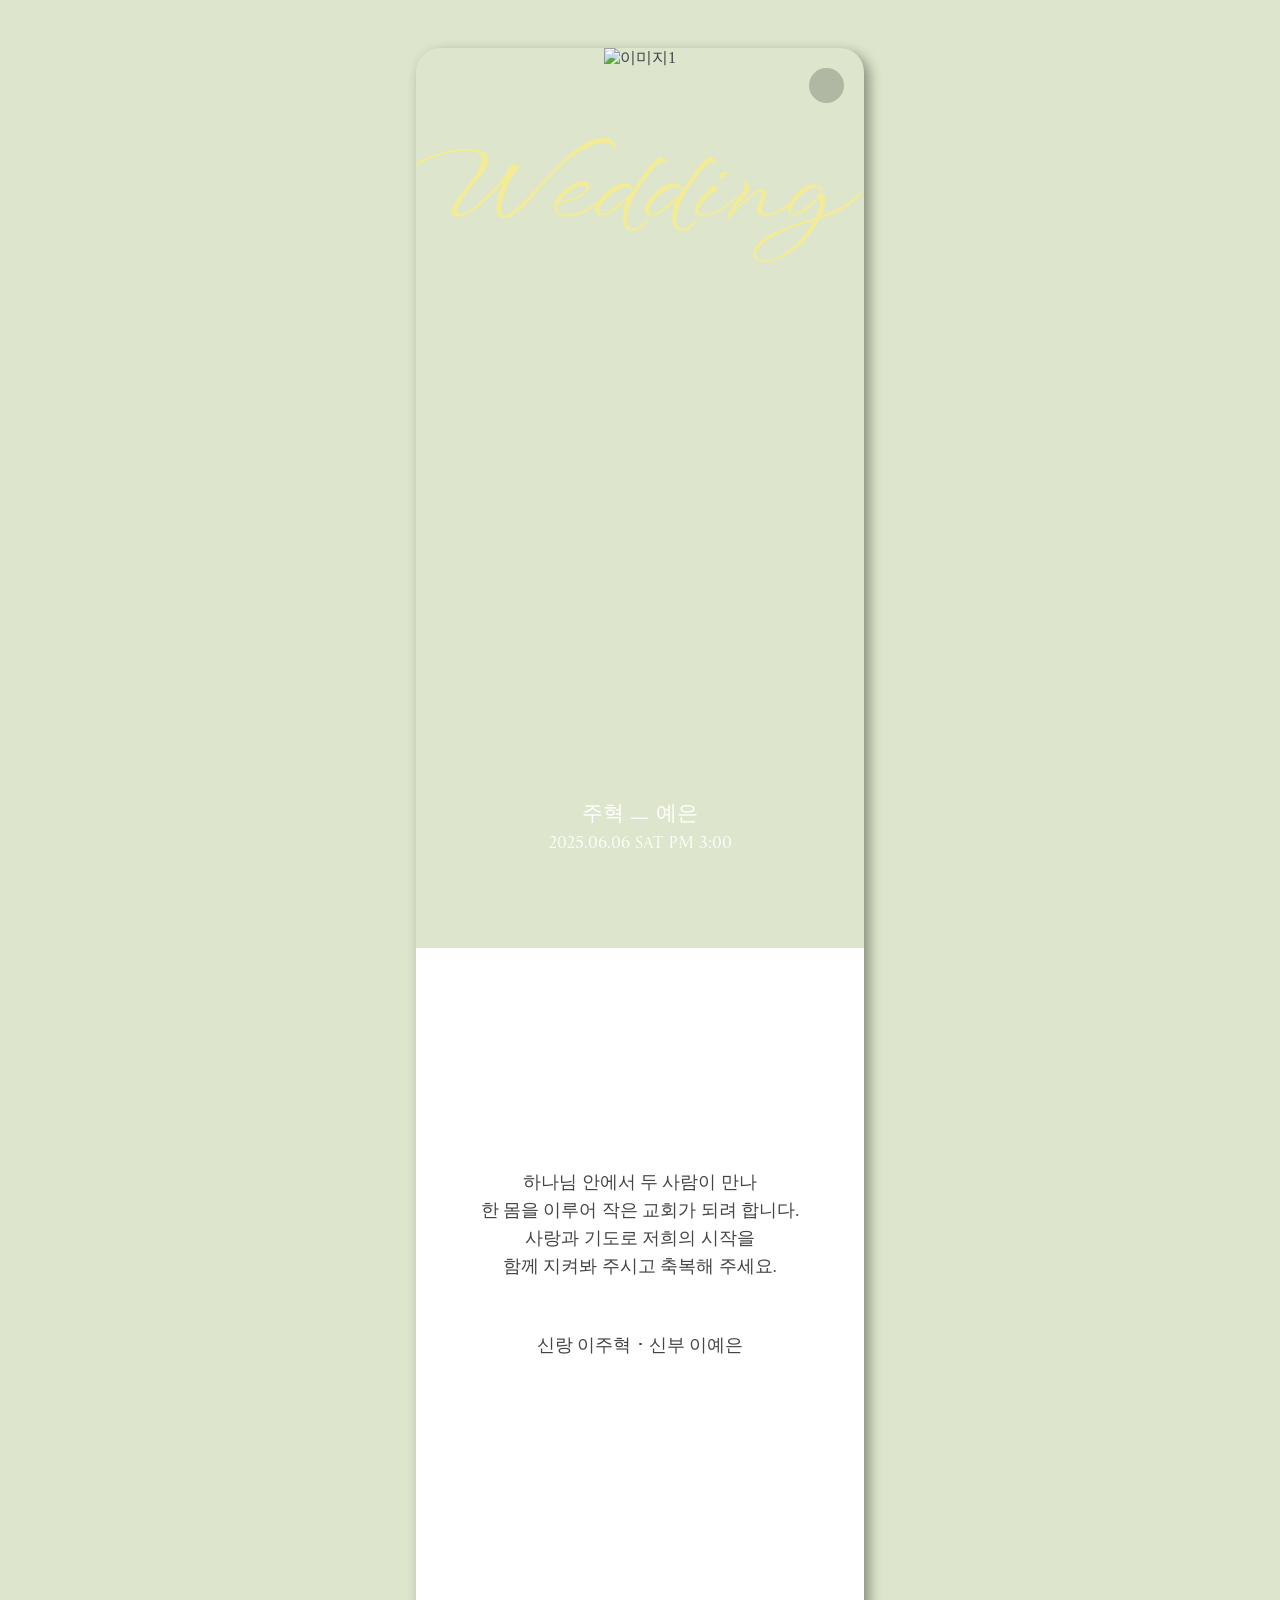
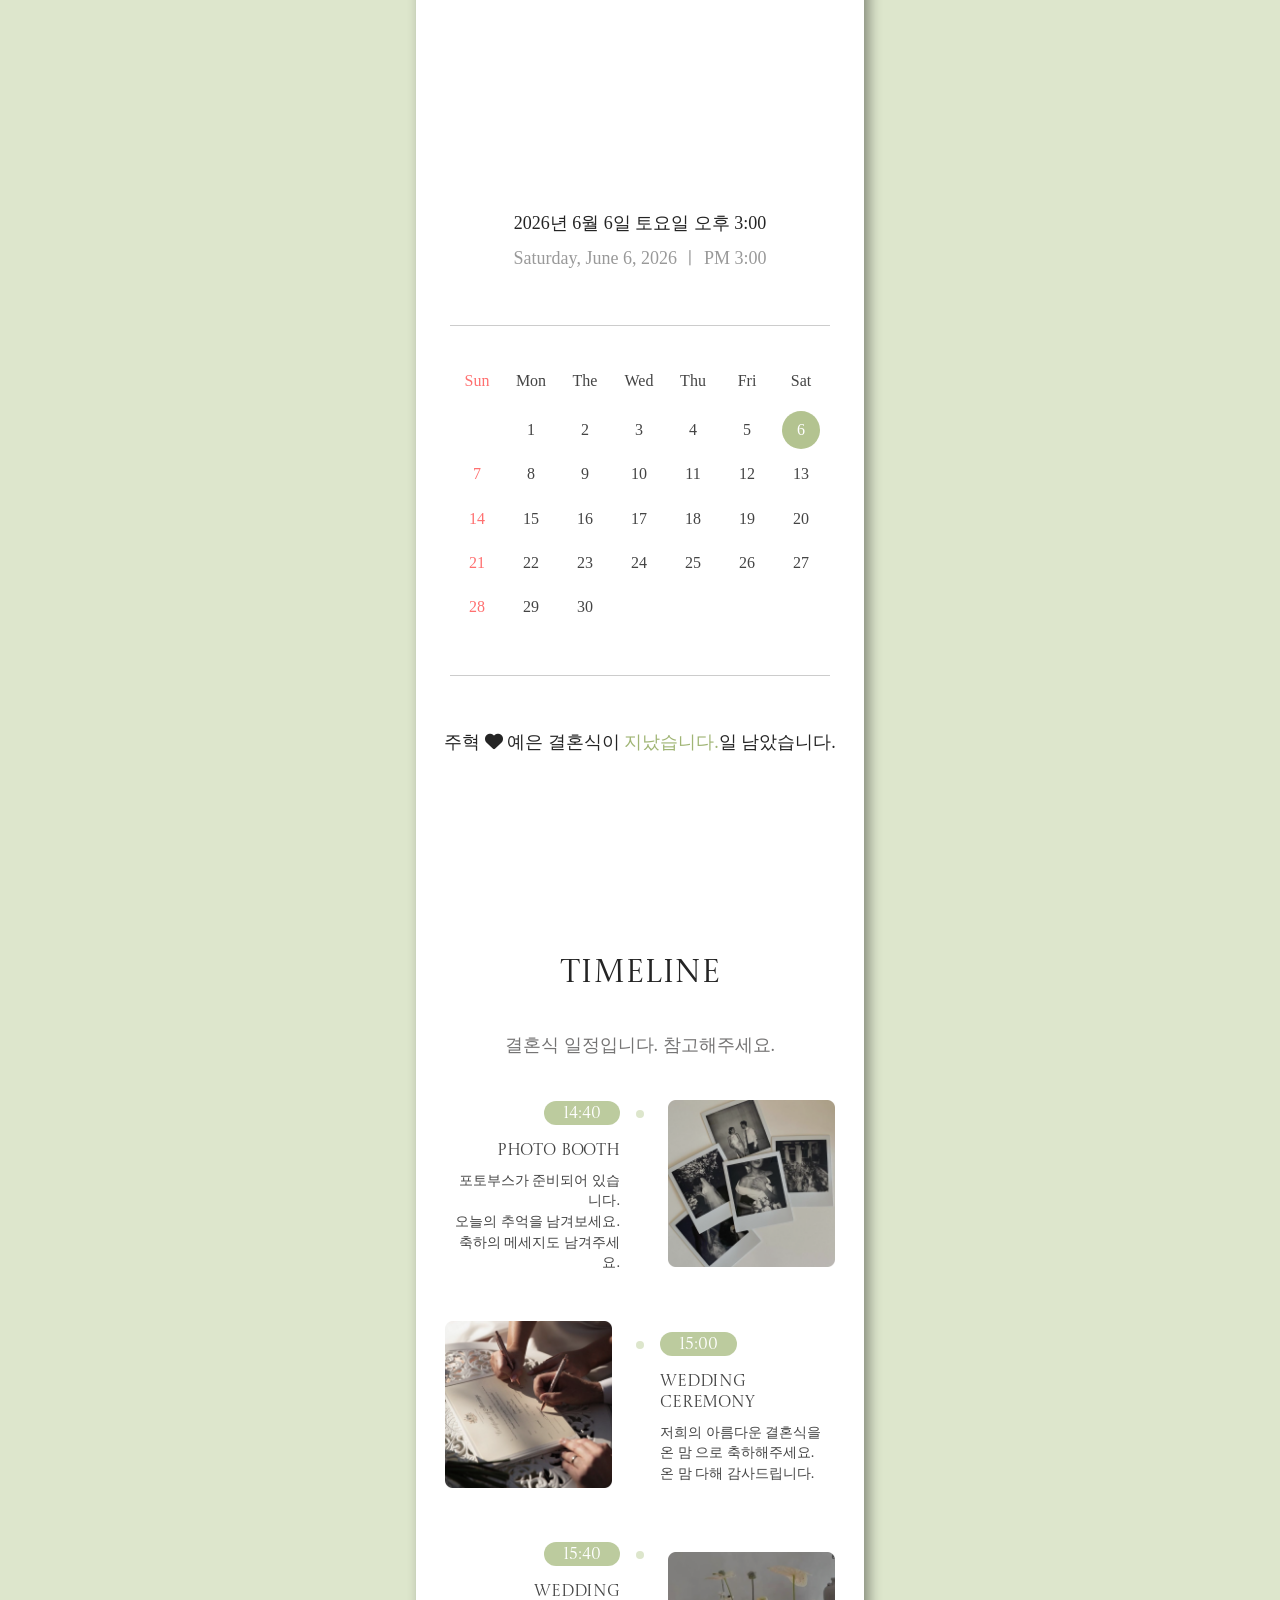
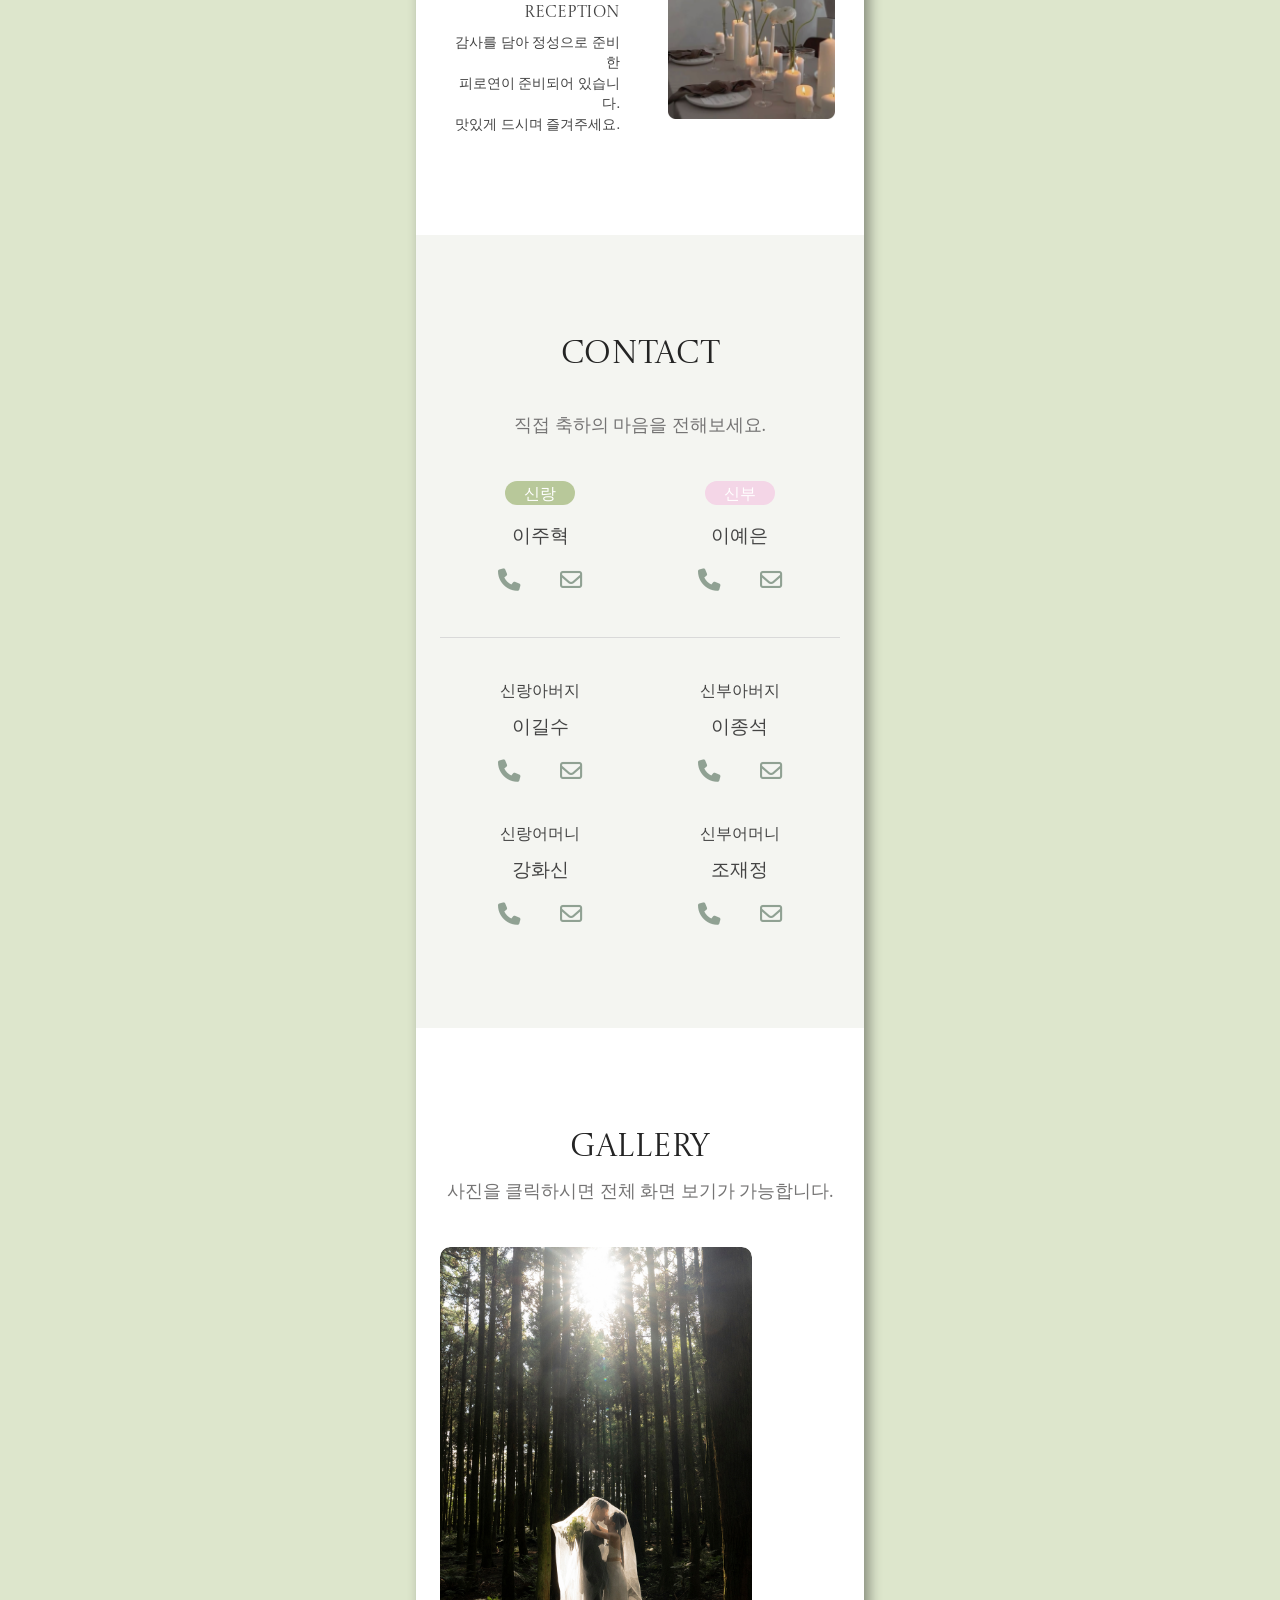
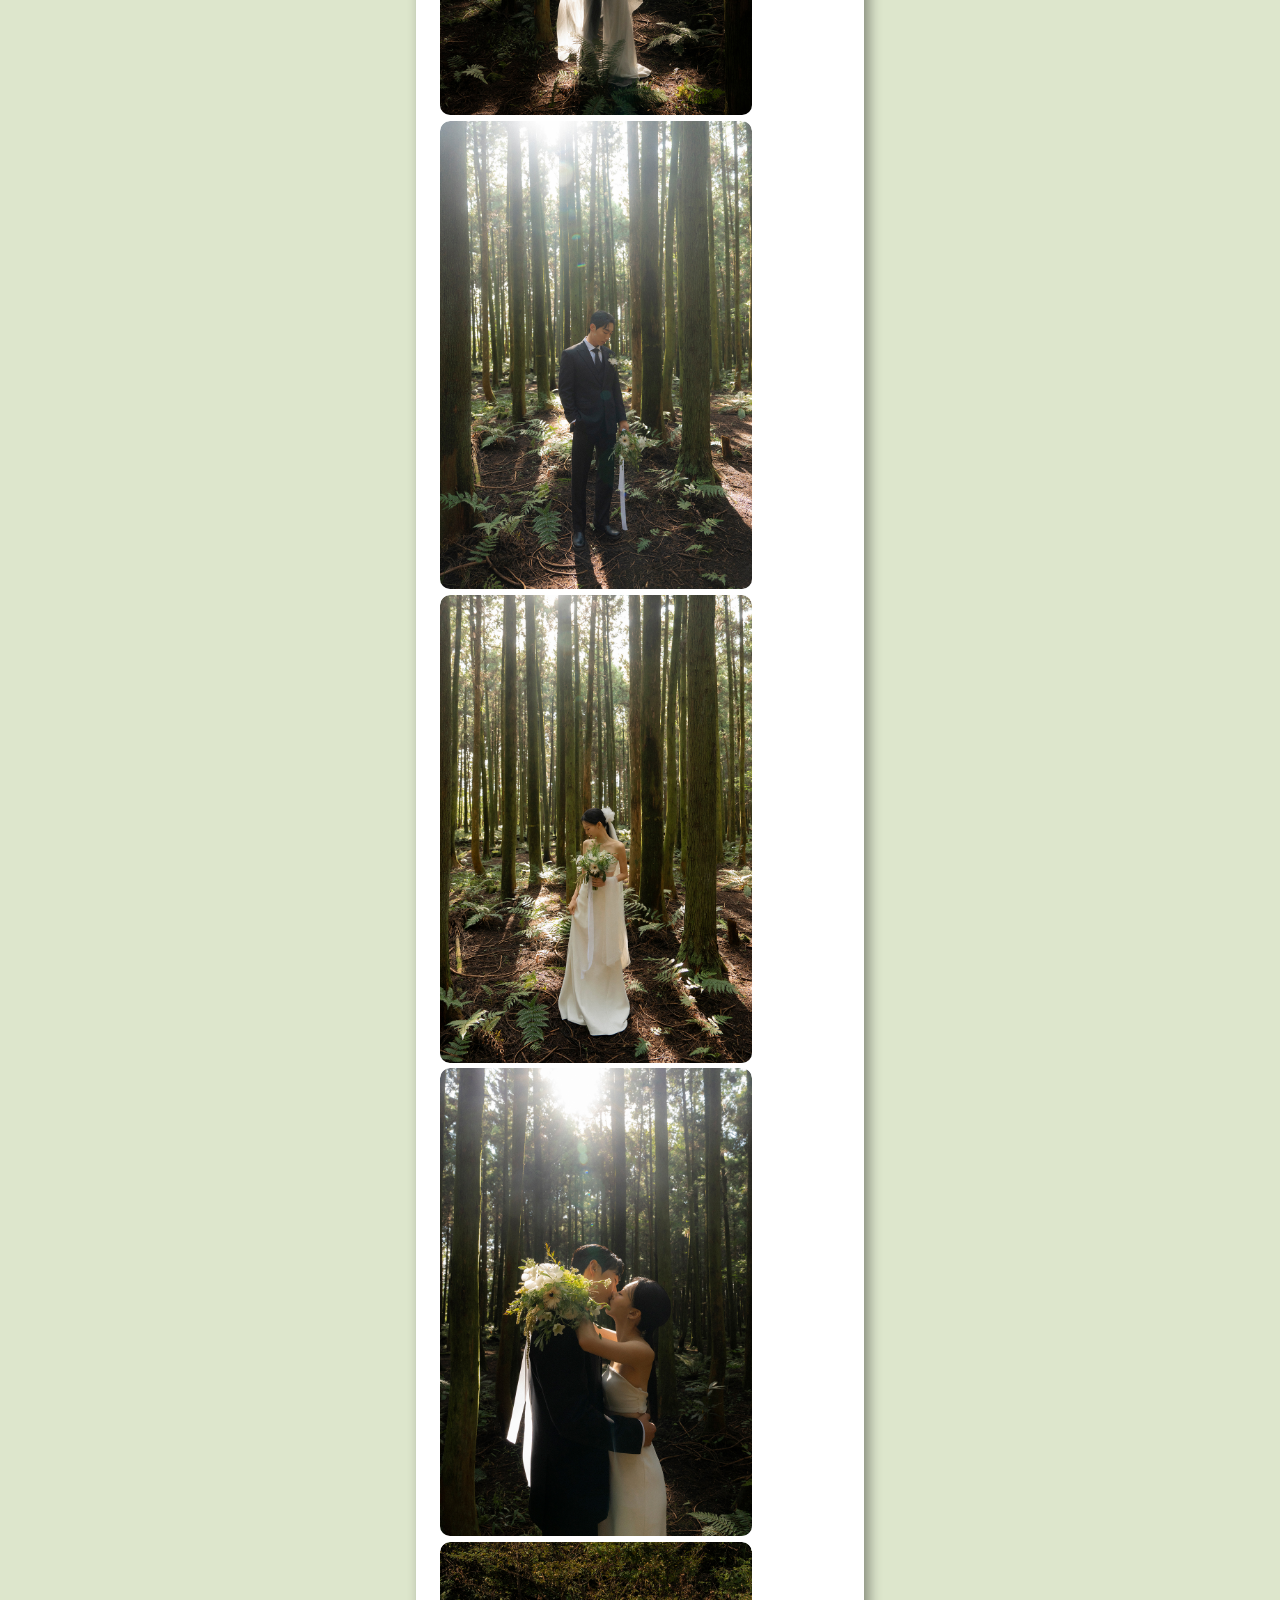
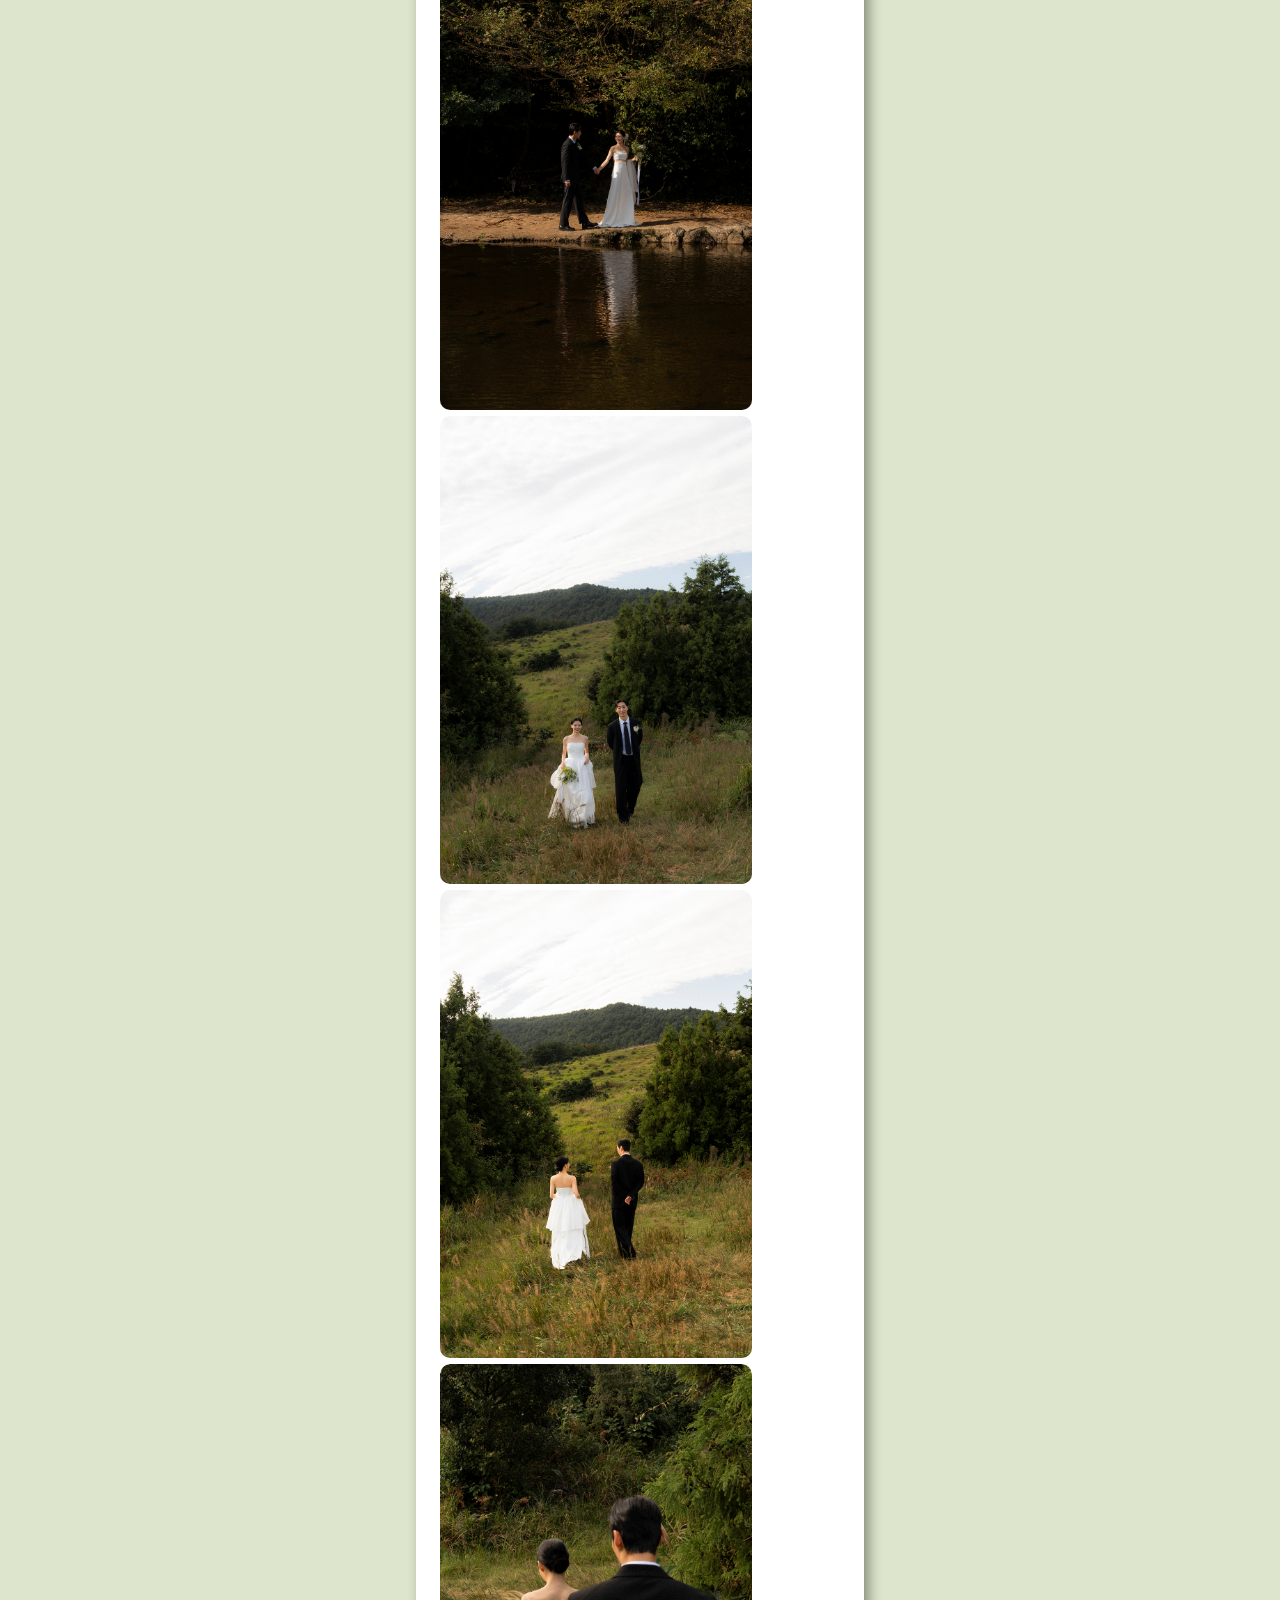
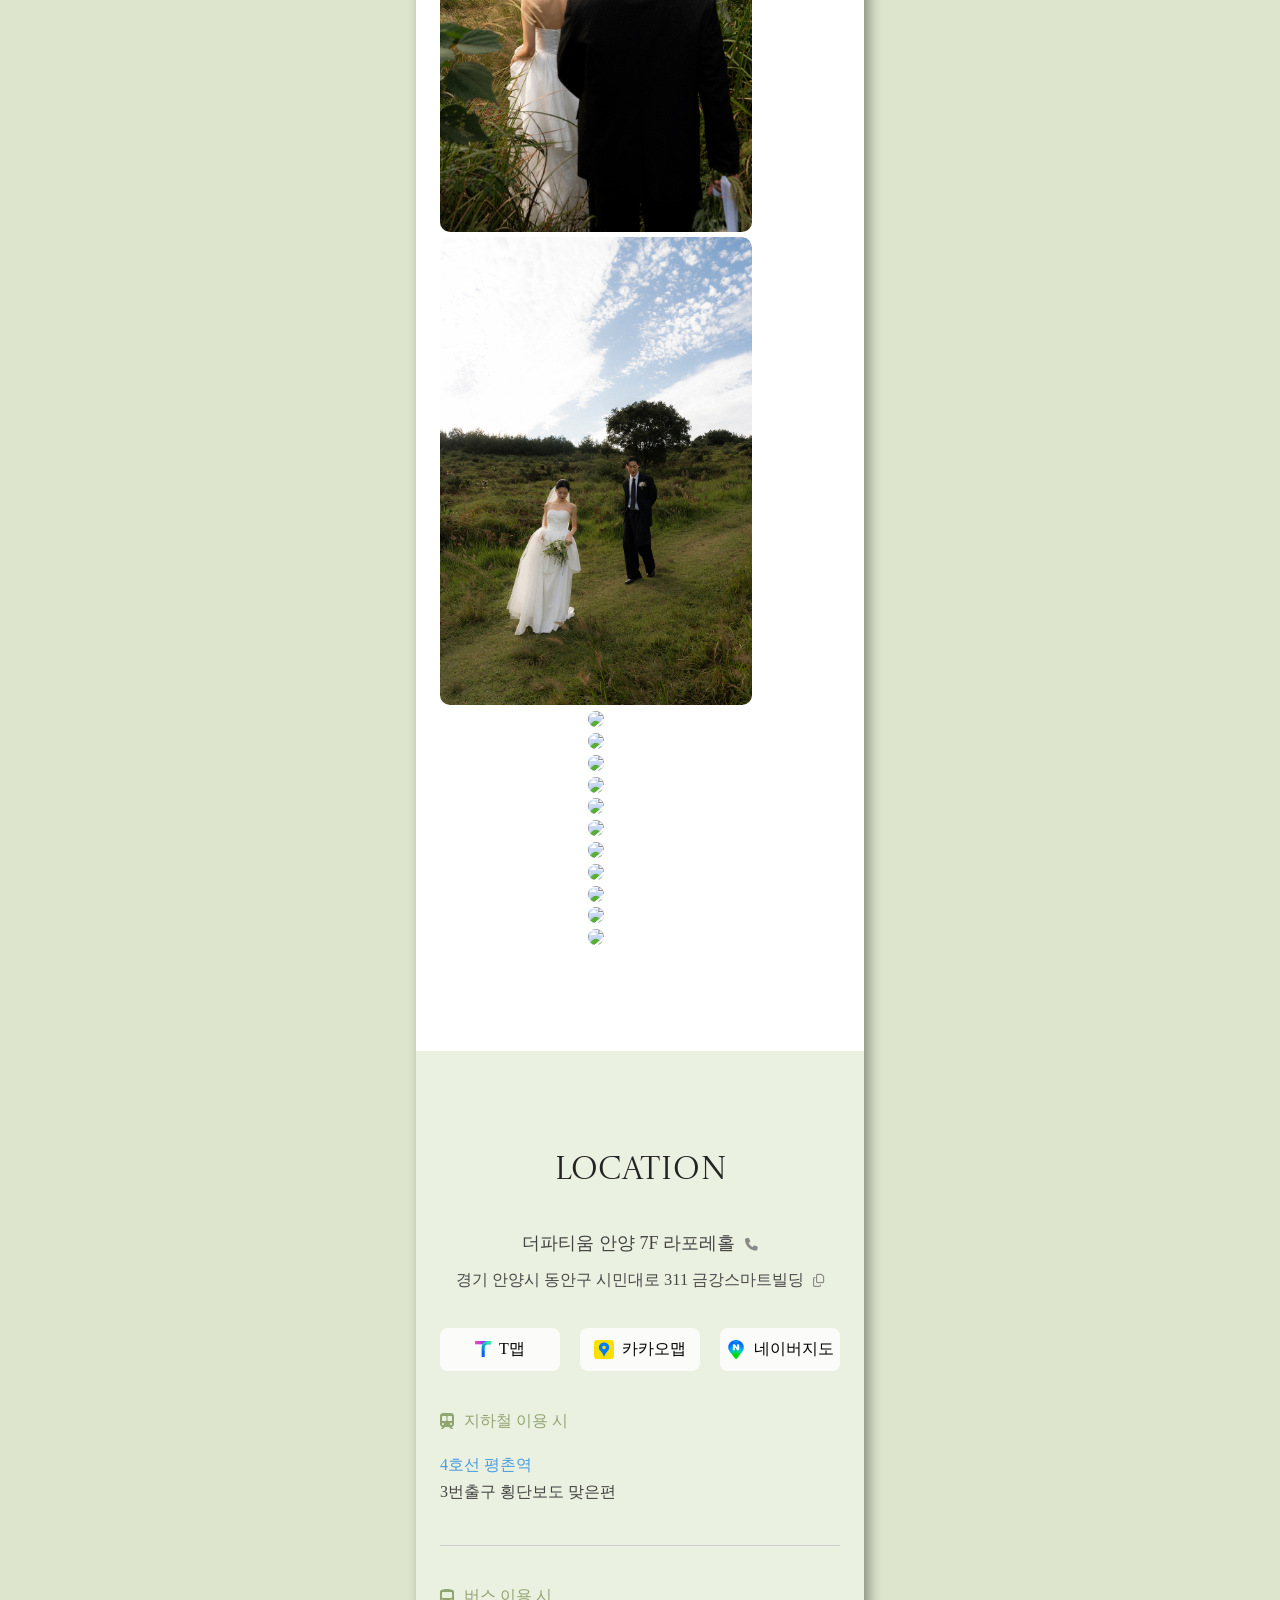
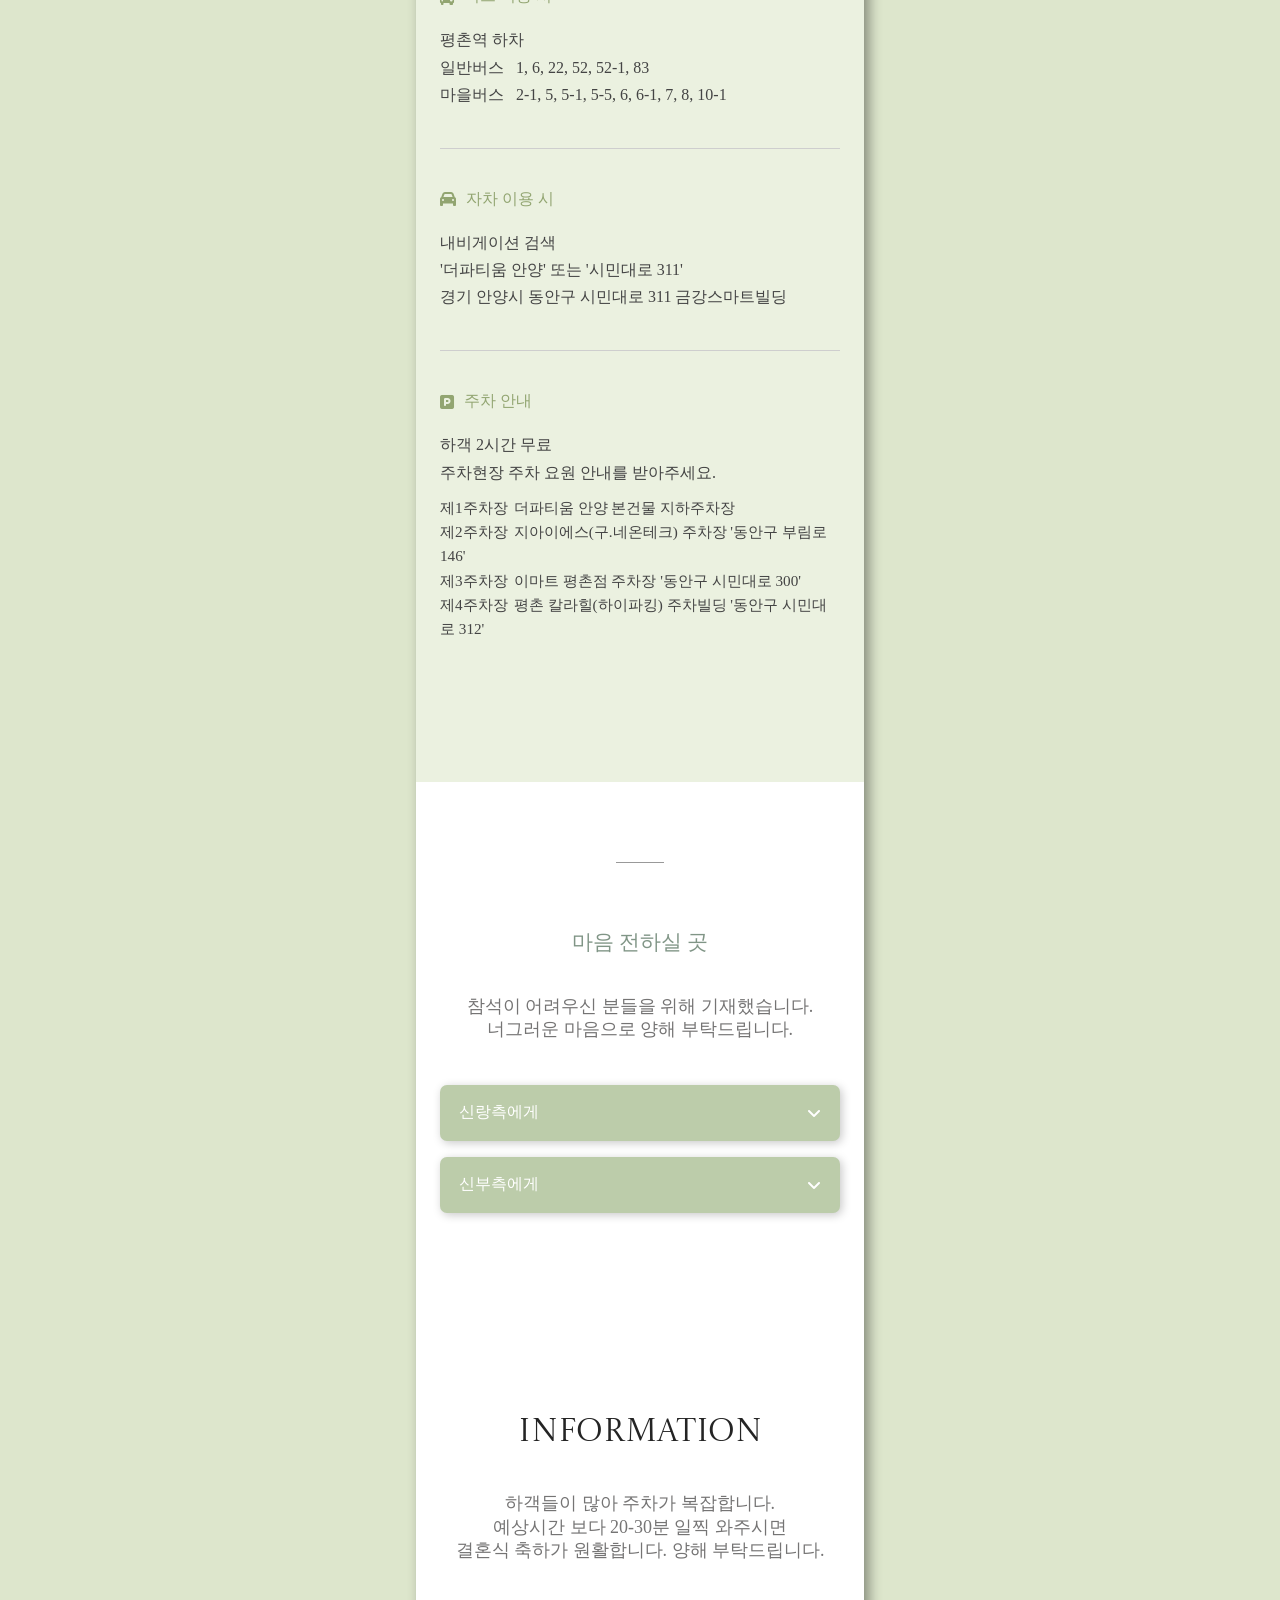
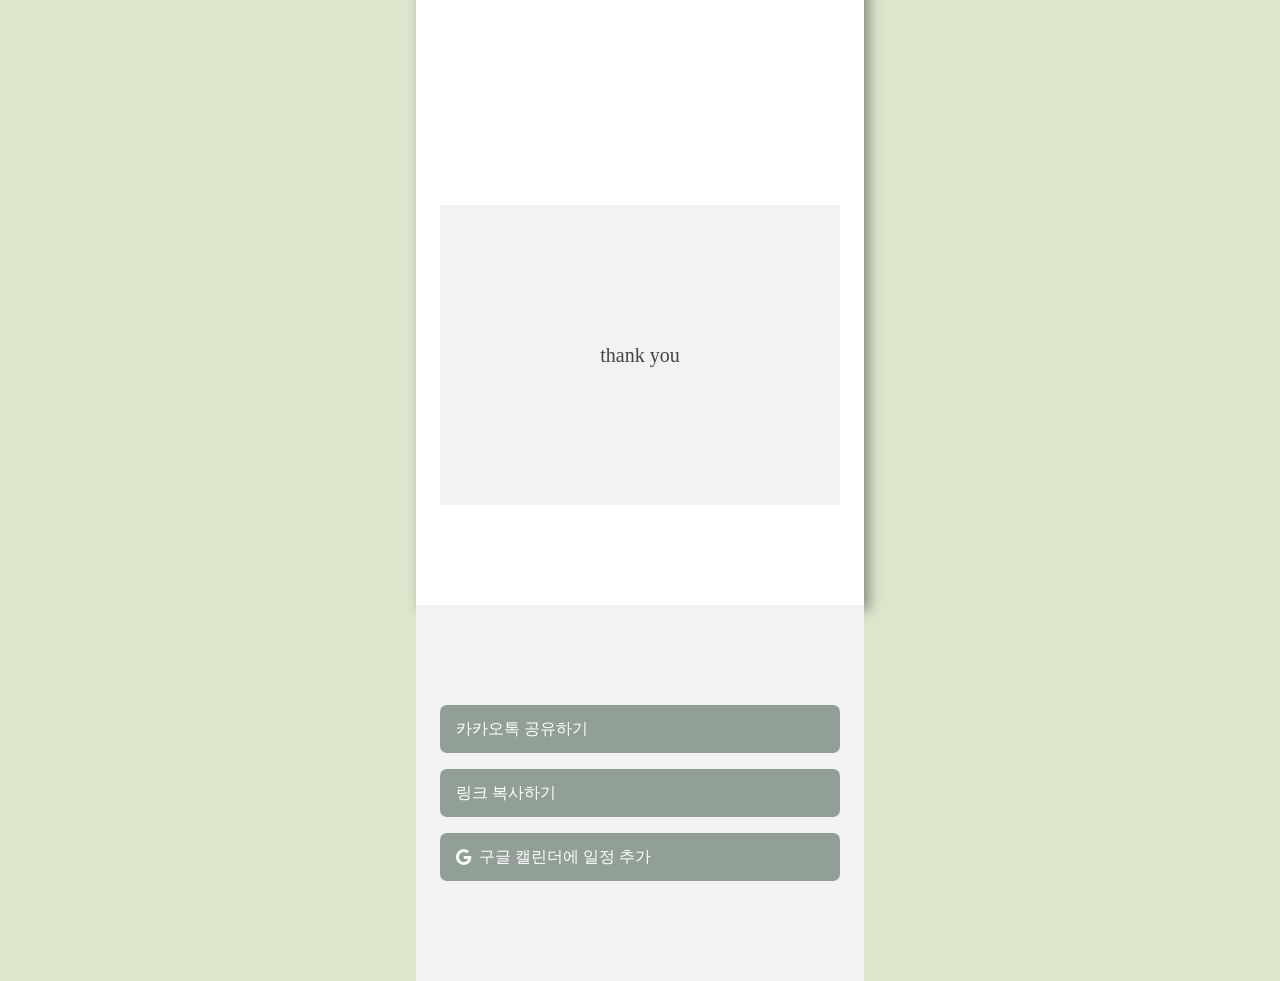
==== commit ee9b1000: "작업5" ====
--- a/JHYE-letter.html
+++ b/JHYE-letter.html
@@ -8,7 +8,7 @@
     <link rel="preconnect" href="https://fonts.gstatic.com" crossorigin>
     <link rel="stylesheet" href="https://fonts.googleapis.com/css2?family=Castoro+Titling&family=Noto+Sans+KR:wght@100;200;300;400;500;600;700;800;900&family=Noto+Serif+Display:ital,wght@0,100..900;1,100..900&family=Noto+Serif+KR:wght@200..900&family=Playfair+Display:ital,wght@0,400..900;1,400..900&family=WindSong:wght@400;500&display=swap">
     <link rel="stylesheet" href="https://fonts.googleapis.com/earlyaccess/jejumyeongjo.css">
-    
+    <link rel="stylesheet" href="./css/sakura.css">
     <link rel="stylesheet" href="./css/reset.css">
     <link rel="stylesheet" href="./css/common.css">
     <link rel="stylesheet" href="https://cdnjs.cloudflare.com/ajax/libs/font-awesome/6.4.0/css/all.min.css">
@@ -18,7 +18,7 @@
 </head>
 <body>
     <header>
-        <audio id="bgmAudio" loop>
+        <audio id="bgmAudio" loop autoplay playsinline>>
             <source src="./music/bg_music.mp3" type="audio/mp3" />
         </audio>
 
@@ -37,6 +37,7 @@
         <!-- s: section01 -->
         <section id="section01" class="section section01">
             <div class="inner">
+                <canvas id="sakura_canvas" style="position: absolute; top: 0; left: 0; width: 100%; height: 100%; z-index: 1; pointer-events: none;"></canvas>
                 <div class="img_box">
                     <img src="./img/section01_v1.JPG" alt="이미지1" >
                 </div>
@@ -136,7 +137,7 @@
                         <!-- The Partyum 7F Rafore Hall -->
                     </p>
                     <p class="calendar_dday" data-aos="fade-up">
-                        <strong>주혁 <i class="fa-solid fa-heart"></i> 예은</strong> 결혼이 <strong id="calendar_count" class="calendar_count"></strong>일 남았습니다.
+                        <strong>주혁 <i class="fa-solid fa-heart"></i> 예은</strong> 결혼식이 <strong id="calendar_count" class="calendar_count"></strong>일 남았습니다.
                     </p>
                     
                 </div>
@@ -179,51 +180,67 @@
                     <p class="disc" data-aos="fade-up" data-aos-delay="150">결혼식 일정입니다. 참고해주세요.</p>
                     <ul class="plan_list" data-aos>
                         <li class="plan_item" >
-                            <div class="plan_icon" data-aos="fade-up">
-                                <div class="dot">
-                                    <span></span>
-                                </div>
-                                <span class="time">14:40</span>
+                            <div class="plan_box">
+                                <div class="plan_icon" data-aos="fade-up">
+                                    <div class="dot">
+                                        <span></span>
+                                    </div>
+                                    <span class="time">14:40</span>
+                                </div>
+                                <div class="plan_text">
+                                    <p class="plan_tit" data-aos="fade-up" data-aos-delay="150">Photo Booth</p>
+                                    <p class="desc" data-aos="fade-up" data-aos-delay="300">
+                                        포토부스가 준비되어 있습니다.<br>
+                                        오늘의 추억을 남겨보세요.<br>
+                                        축하의 메세지도 남겨주세요.
+                                    </p>
+                                </div>
                             </div>
-                            <div class="plan_text">
-                                <p class="plan_tit" data-aos="fade-up" data-aos-delay="150">Photo Booth</p>
-                                <p class="desc" data-aos="fade-up" data-aos-delay="300">
-                                    포토부스가 준비되어 있습니다.<br>
-                                    오늘의 추억을 남겨보세요.<br>
-                                    축하의 메세지도 남겨주세요.
-                                </p>
+                            <div class="plan_img" data-aos="fade-up" data-aos-delay="300">
+                                <img src="./img/plan_img_01.png">
+                            </div>
+                            
+                        </li>
+                        <li class="plan_item">
+                            <div class="plan_img" data-aos="fade-up" data-aos-delay="300">
+                                <img src="./img/plan_img_02.png">
+                            </div>
+                            <div class="plan_box">
+                                <div class="plan_icon" data-aos="fade-up">
+                                    <div class="dot">
+                                        <span></span>
+                                    </div>
+                                    <span class="time">15:00</span>
+                                </div>
+                                <div class="plan_text">
+                                    <p class="plan_tit" data-aos="fade-up" data-aos-delay="150">Wedding Ceremony</p>
+                                    <p class="desc" data-aos="fade-up" data-aos-delay="300"> 
+                                        저희의 아름다운 결혼식을<br>
+                                        온 맘 으로 축하해주세요.<br>
+                                        온 맘 다해 감사드립니다.
+                                    </p>
+                                </div>
                             </div>
                         </li>
                         <li class="plan_item">
-                            <div class="plan_icon" data-aos="fade-up">
-                                <div class="dot">
-                                    <span></span>
-                                </div>
-                                <span class="time">15:00</span>
+                            <div class="plan_box">
+                                <div class="plan_icon" data-aos="fade-up" >
+                                    <div class="dot">
+                                        <span></span>
+                                    </div>
+                                    <span class="time">15:40</span>
+                                </div>
+                                <div class="plan_text">
+                                    <p class="plan_tit" data-aos="fade-up" data-aos-delay="150">Wedding Reception</p>
+                                    <p class="desc" data-aos="fade-up" data-aos-delay="300">
+                                        감사를 담아 정성으로 준비한<br>
+                                        피로연이 준비되어 있습니다.<br>
+                                        맛있게 드시며 즐겨주세요.
+                                    </p>
+                                </div>
                             </div>
-                            <div class="plan_text">
-                                <p class="plan_tit" data-aos="fade-up" data-aos-delay="150">Wedding Ceremony</p>
-                                <p class="desc" data-aos="fade-up" data-aos-delay="300"> 
-                                    저희의 아름다운 결혼식을<br>
-                                    온 맘 으로 축하해주세요.<br>
-                                    온 맘 다해 감사드립니다.
-                                </p>
-                            </div>
-                        </li>
-                        <li class="plan_item">
-                            <div class="plan_icon" data-aos="fade-up" >
-                                <div class="dot">
-                                    <span></span>
-                                </div>
-                                <span class="time">15:40</span>
-                            </div>
-                            <div class="plan_text">
-                                <p class="plan_tit" data-aos="fade-up" data-aos-delay="150">Wedding Reception</p>
-                                <p class="desc" data-aos="fade-up" data-aos-delay="300">
-                                    감사를 담아 정성으로 준비한<br>
-                                    피로연이 준비되어 있습니다.<br>
-                                    맛있게 드시며 즐겨주세요.
-                                </p>
+                            <div class="plan_img" data-aos="fade-up" data-aos-delay="300">
+                                <img src="./img/plan_img_03.png">
                             </div>
                         </li>
                     </ul>
@@ -331,47 +348,47 @@
                         <ul class="swiper-wrapper gallery_list">
                             <li class="swiper-slide gallery_item">
                                 <a href="javascript:;" class="swiper_btn">
-                                    <img src="./img/gallery01.jpg">
-                                </a>
-                            </li>
-                            <li class="swiper-slide gallery_item">
-                                <a href="javascript:;" class="swiper_btn">
-                                    <img src="./img/gallery02.jpg">
-                                </a>
-                            </li>
-                            <li class="swiper-slide gallery_item">
-                                <a href="javascript:;" class="swiper_btn">
-                                    <img src="./img/gallery03.jpg">
-                                </a>
-                            </li>
-                            <li class="swiper-slide gallery_item">
-                                <a href="javascript:;" class="swiper_btn">
-                                    <img src="./img/gallery04.jpg">
-                                </a>
-                            </li>
-                            <li class="swiper-slide gallery_item">
-                                <a href="javascript:;" class="swiper_btn">
-                                    <img src="./img/gallery05.jpg">
-                                </a>
-                            </li>
-                            <li class="swiper-slide gallery_item">
-                                <a href="javascript:;" class="swiper_btn">
-                                    <img src="./img/gallery06.jpg">
-                                </a>
-                            </li>
-                            <li class="swiper-slide gallery_item">
-                                <a href="javascript:;" class="swiper_btn">
-                                    <img src="./img/gallery07.jpg">
-                                </a>
-                            </li>
-                            <li class="swiper-slide gallery_item">
-                                <a href="javascript:;" class="swiper_btn">
-                                    <img src="./img/gallery08.jpg">
-                                </a>
-                            </li>
-                            <li class="swiper-slide gallery_item">
-                                <a href="javascript:;" class="swiper_btn">
-                                    <img src="./img/gallery09.jpg">
+                                    <img src="./img/gal1.jpg">
+                                </a>
+                            </li>
+                            <li class="swiper-slide gallery_item">
+                                <a href="javascript:;" class="swiper_btn">
+                                    <img src="./img/gal2.jpg">
+                                </a>
+                            </li>
+                            <li class="swiper-slide gallery_item">
+                                <a href="javascript:;" class="swiper_btn">
+                                    <img src="./img/gal3.jpg">
+                                </a>
+                            </li>
+                            <li class="swiper-slide gallery_item">
+                                <a href="javascript:;" class="swiper_btn">
+                                    <img src="./img/gal4.jpg">
+                                </a>
+                            </li>
+                            <li class="swiper-slide gallery_item">
+                                <a href="javascript:;" class="swiper_btn">
+                                    <img src="./img/gal5.jpg">
+                                </a>
+                            </li>
+                            <li class="swiper-slide gallery_item">
+                                <a href="javascript:;" class="swiper_btn">
+                                    <img src="./img/gal6.jpg">
+                                </a>
+                            </li>
+                            <li class="swiper-slide gallery_item">
+                                <a href="javascript:;" class="swiper_btn">
+                                    <img src="./img/gal7.jpg">
+                                </a>
+                            </li>
+                            <li class="swiper-slide gallery_item">
+                                <a href="javascript:;" class="swiper_btn">
+                                    <img src="./img/gal8.jpg">
+                                </a>
+                            </li>
+                            <li class="swiper-slide gallery_item">
+                                <a href="javascript:;" class="swiper_btn">
+                                    <img src="./img/gal9.jpg">
                                 </a>
                             </li>
                             <li class="swiper-slide gallery_item">
@@ -454,20 +471,42 @@
                         </button>
                     </p>
                     <div class="map" data-aos="fade-up">
-
+                       <!-- * 카카오맵 - 지도퍼가기 -->
+                        <!-- 1. 지도 노드 -->
+                        <div id="daumRoughmapContainer1773848506641"
+                        class="root_daum_roughmap root_daum_roughmap_landing"></div>
+
+                        <!--
+                            2. 설치 스크립트
+                            * 지도 퍼가기 서비스를 2개 이상 넣을 경우, 설치 스크립트는 하나만 삽입합니다.
+                        -->
+                        <script charset="UTF-8" class="daum_roughmap_loader_script" 
+                        src="https://ssl.daumcdn.net/dmaps/map_js_init/roughmapLoader.js"></script>
+
+                        <!-- 3. 실행 스크립트 -->
+                        <script charset="UTF-8">
+                            new daum.roughmap.Lander({
+                                "timestamp" : "1773848506641",
+                                "key" : "jigbkuuqo6j",
+                                "mapWidth" : "100%",
+                                "mapHeight" : "auto"
+                            }).render();
+                        </script>
                     </div>
                     <div class="btn_wrap btn_wrap02" data-aos="fade-up">
-                        <a href="" title="T맵 열기" class="location_btn location_btn--white btn--link">
-                            <!-- <img src="./img/location_btn_icon_t.svg" class="btn_icon btn_icon01"> -->
-                            <span class="btn_txt">T Map</span>
+                        <a href="https://tmap.life/2296d997" target="_blank" title="T맵 열기" class="location_btn location_btn--white btn--link">
+                            <img src="./img/location_btn_icon_t.svg" class="btn_icon btn_icon01">
+                            <span class="btn_txt">T맵</span>
                         </a>
-                        <!-- <a href="" title="Kakao맵 열기" class="btn btn--white btn--link">
-                            <img src="./img/location_btn_icon_02.svg" class="btn_icon btn_icon02">
-                            <span class="btn_txt">Kakao Map</span>
-                        </a> -->
-                        <a href="" title="Naver지도 열기" class="location_btn location_btn--white btn--link">
-                            <!-- <img src="./img/location_btn_icon_naver.png" class="btn_icon btn_icon02"> -->
-                            <span class="btn_txt">Naver Map</span>
+                        
+                        <a href="https://map.kakao.com/link/map/더파티움안양,17502787" target="_blank" title="Kakao맵 열기" class="location_btn location_btn--white btn--link">
+                            <img src="./img/kakaomap_logo.svg" class="btn_icon btn_icon02">
+                            <span class="btn_txt">카카오맵</span>
+                        </a>
+                        
+                        <a href="https://m.map.naver.com/directions/goal.naver?did=36737525&ename=더파티움안양" target="_blank" title="Naver지도 열기" class="location_btn location_btn--white btn--link">
+                            <img src="./img/location_btn_icon_naver.png" class="btn_icon btn_icon03">
+                            <span class="btn_txt">네이버지도</span>
                         </a>
                     </div>
                     <div class="info">
@@ -514,10 +553,10 @@
                                     <strong class="bold">하객 2시간 무료</strong><br>
                                     주차현장 주차 요원 안내를 받아주세요.<br>
                                     <ul class="park_list">
-                                        <li><strong class="bold park_tit">제 1주차장</strong> 더파티움 안양 본건물 지하주차장</li>
-                                        <li><strong class="bold park_tit">제 2주차장</strong> 지아이에스(구.네온테크) 주차장 '동안구 부림로 146'</li>
-                                        <li><strong class="bold park_tit">제 3주차장</strong> 이마트 평촌점 주차장 '동안구 시민대로 300'</li>
-                                        <li><strong class="bold park_tit">제 4주차장</strong> 평촌 칼라힐(하이파킹) 주차빌딩 '동안구 시민대로 312'</li>
+                                        <li><strong class="bold park_tit">제1주차장</strong> 더파티움 안양 본건물 지하주차장</li>
+                                        <li><strong class="bold park_tit">제2주차장</strong> 지아이에스(구.네온테크) 주차장 '동안구 부림로 146'</li>
+                                        <li><strong class="bold park_tit">제3주차장</strong> 이마트 평촌점 주차장 '동안구 시민대로 300'</li>
+                                        <li><strong class="bold park_tit">제4주차장</strong> 평촌 칼라힐(하이파킹) 주차빌딩 '동안구 시민대로 312'</li>
                                     </ul>
                                 </p>
                             </li>
@@ -551,31 +590,35 @@
                                         <dt class="present_role">신랑</dt> 
                                         <dd class="present_name">이주혁</dd>
                                     </div>
-                                    <div>
+                                </dl>
+                                <div class="present_box">
+                                    <dl>
                                         <dt class="present_bank">신한은행</dt> 
                                         <dd class="present_num">110-333-313145</dd>
-                                    </div>
-                                </dl>
-                                <button class="present_btn--copy btn--copy" title="groom's side open" data-copy="110-333-313145">
-                                     <i class="fa-regular fa-copy"></i>
-                                    복사하기
-                                </button>
+                                    </dl>
+                                    <button class="present_btn--copy btn--copy" title="groom's side open" data-copy="110-333-313145">
+                                        복사하기
+                                        <i class="fa-regular fa-copy"></i>
+                                    </button>
+                                </div>
                             </li>
                             <li class="present_item">
                                 <dl class="present_info">
-                                    <div>
+                                    <div> 
                                         <dt class="present_role">신랑 아버지</dt> 
                                         <dd class="present_name">이길수</dd>
                                     </div>
-                                    <div>
+                                </dl>
+                                <div class="present_box">
+                                    <dl>
                                         <dt class="present_bank">우리은행</dt> 
                                         <dd class="present_num">1005-802-742322</dd>
-                                    </div>
-                                </dl>
-                                <button class="present_btn--copy btn--copy" title="복사하기" data-copy="1005-802-742322">
-                                     <i class="fa-regular fa-copy"></i>
-                                    복사하기
-                                </button>
+                                    </dl>
+                                    <button class="present_btn--copy btn--copy" title="복사하기" data-copy="1005-802-742322">
+                                        복사하기
+                                        <i class="fa-regular fa-copy"></i>
+                                    </button>
+                                </div>
                             </li>
                             <li class="present_item">
                                 <dl class="present_info">
@@ -583,15 +626,17 @@
                                         <dt class="present_role">신랑 어머니</dt> 
                                         <dd class="present_name">강화신</dd>
                                     </div>
-                                    <div>
+                                </dl>
+                                <div class="present_box">
+                                    <dl>
                                         <dt class="present_bank">MG새마을금고</dt> 
                                         <dd class="present_num">9003-2615-1610-7</dd>
-                                    </div>
-                                </dl>
-                                <button class="present_btn--copy btn--copy" title="복사하기" data-copy="9003-2615-1610-7">
-                                     <i class="fa-regular fa-copy"></i>
-                                    복사하기
-                                </button>
+                                    </dl>
+                                    <button class="present_btn--copy btn--copy" title="복사하기" data-copy="9003-2615-1610-7">
+                                        복사하기
+                                        <i class="fa-regular fa-copy"></i>
+                                    </button>
+                                </div>
                             </li>
                         </ul>
                     </div>
@@ -607,15 +652,17 @@
                                         <dt class="present_role">신부</dt> 
                                         <dd class="present_name">이예은</dd>
                                     </div>
-                                    <div>
+                                </dl>
+                                <div class="present_box">
+                                    <dl>
                                         <dt class="present_bank">카카오뱅크</dt> 
                                         <dd class="present_num">3333-08-255-3756</dd>
-                                    </div>
-                                </dl>
-                                <button class="present_btn--copy btn--copy" title="복사하기" data-copy="3333-08-255-3756">
-                                     <i class="fa-regular fa-copy"></i>
-                                    복사하기
-                                </button>
+                                    </dl>
+                                    <button class="present_btn--copy btn--copy" title="복사하기" data-copy="3333-08-255-3756">
+                                        복사하기
+                                        <i class="fa-regular fa-copy"></i>
+                                    </button>
+                                </div>
                             </li>
                             <li class="present_item">
                                 <dl class="present_info">
@@ -623,15 +670,17 @@
                                         <dt class="present_role">신부 아버지</dt> 
                                         <dd class="present_name">이종석</dd>
                                     </div>
-                                    <div>
+                                </dl>
+                                <div class="present_box">
+                                    <dl>
                                         <dt class="present_bank">우리은행</dt> 
                                         <dd class="present_num">1002-438-131013</dd>
-                                    </div>
-                                </dl>
-                                <button class="present_btn--copy btn--copy" title="복사하기" data-copy="1002-438-131013">
-                                     <i class="fa-regular fa-copy"></i>
-                                    복사하기
-                                </button>
+                                    </dl>
+                                    <button class="present_btn--copy btn--copy" title="복사하기" data-copy="1002-438-131013">
+                                        복사하기
+                                        <i class="fa-regular fa-copy"></i>
+                                    </button>
+                                </div>
                             </li>
                             <li class="present_item">
                                 <dl class="present_info">
@@ -639,15 +688,17 @@
                                         <dt class="present_role">신부 어머니</dt> 
                                         <dd class="present_name">조재정</dd>
                                     </div>
-                                    <div>
+                                </dl>
+                                <div class="present_box">
+                                    <dl>
                                         <dt class="present_bank">우리은행</dt> 
                                         <dd class="present_num">1002-941-811152</dd>
-                                    </div>
-                                </dl>
-                                <button class="present_btn--copy btn--copy" title="복사하기" data-copy="1002-941-811152">
-                                     <i class="fa-regular fa-copy"></i>
-                                    복사하기
-                                </button>
+                                    </dl>
+                                    <button class="present_btn--copy btn--copy" title="복사하기" data-copy="1002-941-811152">
+                                        복사하기
+                                        <i class="fa-regular fa-copy"></i>
+                                    </button>
+                                </div>
                             </li>
                         </ul>
                     </div>
@@ -721,69 +772,90 @@
     <!-- s: gallery modal -->
     <div class="section06_modal">
         <button class="modal_close_btn">
-            <i class="fa-light fa-xmark"></i>
+            <i class="fa-solid fa-xmark"></i>
         </button>
         <div class="swiper swiper-container gallery_modal_swiper">
             <ul class="swiper-wrapper">
                 <li class="swiper-slide">
-                    <img src="./img/gallery01.jpg">
-                </li>
-                <li class="swiper-slide">
-                    <img src="./img/gallery02.jpg">
-                </li>
-                <li class="swiper-slide">
-                    <img src="./img/gallery03.jpg">
-                </li>
-                <li class="swiper-slide">
-                    <img src="./img/gallery04.jpg">
-                </li>
-                <li class="swiper-slide">
-                    <img src="./img/gallery05.jpg">
-                </li>
-                <li class="swiper-slide">
-                    <img src="./img/gallery06.jpg">
-                </li>
-                <li class="swiper-slide">
-                    <img src="./img/gallery07.jpg">
-                </li>
-                <li class="swiper-slide">
-                    <img src="./img/gallery08.jpg">
-                </li>
-                <li class="swiper-slide">
-                    <img src="./img/gallery09.jpg">
-                </li>
-                <li class="swiper-slide">
-                    <img src="./img/gallery10.jpg">
-                </li>
-                <li class="swiper-slide">
-                    <img src="./img/gallery11.jpg">
-                </li>
-                <li class="swiper-slide">
-                    <img src="./img/gallery12.jpg">
-                </li>
-                <li class="swiper-slide">
-                    <img src="./img/gallery13.jpg">
-                </li>
-                <li class="swiper-slide">
-                    <img src="./img/gallery14.jpg">
-                </li>
-                <li class="swiper-slide">
-                    <img src="./img/gallery15.jpg">
-                </li>
-                <li class="swiper-slide">
-                    <img src="./img/gallery16.jpg">
-                </li>
-                <li class="swiper-slide">
-                    <img src="./img/gallery17.jpg">
-                </li>
-                <li class="swiper-slide">
-                    <img src="./img/gallery18.jpg">
-                </li>
-                <li class="swiper-slide">
-                    <img src="./img/gallery19.jpg">
-                </li>
-                <li class="swiper-slide">
-                    <img src="./img/gallery20.jpg">
+                    <img src="./img/gal1.jpg">
+                </li>
+                <li class="swiper-slide">
+                    <img src="./img/gal2.jpg">
+                </li>
+                <li class="swiper-slide">
+                    <img src="./img/gal3.jpg">
+                </li>
+                <li class="swiper-slide">
+                    <img src="./img/gal4.jpg">
+                </li>
+                <li class="swiper-slide">
+                    <img src="./img/gal5.jpg">
+                </li>
+                <li class="swiper-slide">
+                    <img src="./img/gal6.jpg">
+                </li>
+                <li class="swiper-slide">
+                    <img src="./img/gal7.jpg">
+                </li>
+                <li class="swiper-slide">
+                    <img src="./img/gal8.jpg">
+                </li>
+                <li class="swiper-slide">
+                    <img src="./img/gal9.jpg">
+                </li>
+                <li class="swiper-slide">
+                    <img src="./img/gal10.jpg">
+                </li>
+                <li class="swiper-slide">
+                    <img src="./img/gal11.jpg">
+                </li>
+                <li class="swiper-slide">
+                    <img src="./img/gal12.jpg">
+                </li>
+                <li class="swiper-slide">
+                    <img src="./img/gal13.jpg">
+                </li>
+                <li class="swiper-slide">
+                    <img src="./img/gal14.jpg">
+                </li>
+                <li class="swiper-slide">
+                    <img src="./img/gal15.jpg">
+                </li>
+                <li class="swiper-slide">
+                    <img src="./img/gal15-1.jpg">
+                </li>
+                <li class="swiper-slide">
+                    <img src="./img/gal16.jpg">
+                </li>
+                <li class="swiper-slide">
+                    <img src="./img/gal17.jpg">
+                </li>
+                <li class="swiper-slide">
+                    <img src="./img/gal18.jpg">
+                </li>
+                <li class="swiper-slide">
+                    <img src="./img/gal19.jpg">
+                </li>
+                <li class="swiper-slide">
+                    <img src="./img/gal20.jpg">
+                </li>
+                <li class="swiper-slide">
+                    <img src="./img/gal21.jpg">
+                </li>
+                <li class="swiper-slide">
+                    <img src="./img/gal22.jpg">
+                </li>
+                <li class="swiper-slide">
+                    <img src="./img/gal23.jpg">
+                </li>
+                <li class="swiper-slide">
+                    <img src="./img/gal24.jpg">
+                </li>
+                <li class="swiper-slide">
+                    <img src="./img/gal25.jpg">
+                </li>
+                <li class="swiper-slide">
+                    <img src="./img/gal26.jpg">
                 </li>
             </ul>
         </div>
@@ -800,6 +872,7 @@
 <script src="https://cdn.jsdelivr.net/npm/gsap@3.13.0/dist/gsap.min.js"></script>
 <script src="https://cdn.jsdelivr.net/npm/swiper@12/swiper-bundle.min.js"></script>
 <script src="https://unpkg.com/aos@2.3.1/dist/aos.js"></script>
+<script src="./js/sakura.js"></script>
 <script src="./js/common.js"></script>
 
 </html>
--- a/css/sakura.css
+++ b/css/sakura.css
@@ -0,0 +1,276 @@
+/*!
+ * Sakura.js 1.1.1
+ * Vanilla JS version of jQuery-Sakura: Make it rain sakura petals.
+ * https://github.com/jhammann/sakura
+ *
+ * Copyright 2019-2022 Jeroen Hammann
+ *
+ * Released under the MIT License
+ *
+ * Released on: March 4, 2022
+ */
+ @-webkit-keyframes fall {
+    0% {
+      opacity: 0.9;
+      top: 0; }
+    100% {
+      opacity: 0.2;
+      top: 100%; } }
+  
+  @keyframes fall {
+    0% {
+      opacity: 0.9;
+      top: 0; }
+    100% {
+      opacity: 0.2;
+      top: 100%; } }
+  
+  @-webkit-keyframes blow-soft-left {
+    0% {
+      margin-left: 0; }
+    100% {
+      margin-left: -50%; } }
+  
+  @keyframes blow-soft-left {
+    0% {
+      margin-left: 0; }
+    100% {
+      margin-left: -50%; } }
+  
+  @-webkit-keyframes blow-medium-left {
+    0% {
+      margin-left: 0; }
+    100% {
+      margin-left: -100%; } }
+  
+  @keyframes blow-medium-left {
+    0% {
+      margin-left: 0; }
+    100% {
+      margin-left: -100%; } }
+  
+  @-webkit-keyframes blow-soft-right {
+    0% {
+      margin-left: 0; }
+    100% {
+      margin-left: 50%; } }
+  
+  @keyframes blow-soft-right {
+    0% {
+      margin-left: 0; }
+    100% {
+      margin-left: 50%; } }
+  
+  @-webkit-keyframes blow-medium-right {
+    0% {
+      margin-left: 0; }
+    100% {
+      margin-left: 100%; } }
+  
+  @keyframes blow-medium-right {
+    0% {
+      margin-left: 0; }
+    100% {
+      margin-left: 100%; } }
+  
+  @-webkit-keyframes sway-0 {
+    0% {
+      -webkit-transform: rotate(-5deg);
+      transform: rotate(-5deg); }
+    40% {
+      -webkit-transform: rotate(28deg);
+      transform: rotate(28deg); }
+    100% {
+      -webkit-transform: rotate(3deg);
+      transform: rotate(3deg); } }
+  
+  @keyframes sway-0 {
+    0% {
+      -webkit-transform: rotate(-5deg);
+      transform: rotate(-5deg); }
+    40% {
+      -webkit-transform: rotate(28deg);
+      transform: rotate(28deg); }
+    100% {
+      -webkit-transform: rotate(3deg);
+      transform: rotate(3deg); } }
+  
+  @-webkit-keyframes sway-1 {
+    0% {
+      -webkit-transform: rotate(10deg);
+      transform: rotate(10deg); }
+    40% {
+      -webkit-transform: rotate(43deg);
+      transform: rotate(43deg); }
+    100% {
+      -webkit-transform: rotate(15deg);
+      transform: rotate(15deg); } }
+  
+  @keyframes sway-1 {
+    0% {
+      -webkit-transform: rotate(10deg);
+      transform: rotate(10deg); }
+    40% {
+      -webkit-transform: rotate(43deg);
+      transform: rotate(43deg); }
+    100% {
+      -webkit-transform: rotate(15deg);
+      transform: rotate(15deg); } }
+  
+  @-webkit-keyframes sway-2 {
+    0% {
+      -webkit-transform: rotate(15deg);
+      transform: rotate(15deg); }
+    40% {
+      -webkit-transform: rotate(56deg);
+      transform: rotate(56deg); }
+    100% {
+      -webkit-transform: rotate(22deg);
+      transform: rotate(22deg); } }
+  
+  @keyframes sway-2 {
+    0% {
+      -webkit-transform: rotate(15deg);
+      transform: rotate(15deg); }
+    40% {
+      -webkit-transform: rotate(56deg);
+      transform: rotate(56deg); }
+    100% {
+      -webkit-transform: rotate(22deg);
+      transform: rotate(22deg); } }
+  
+  @-webkit-keyframes sway-3 {
+    0% {
+      -webkit-transform: rotate(25deg);
+      transform: rotate(25deg); }
+    40% {
+      -webkit-transform: rotate(74deg);
+      transform: rotate(74deg); }
+    100% {
+      -webkit-transform: rotate(37deg);
+      transform: rotate(37deg); } }
+  
+  @keyframes sway-3 {
+    0% {
+      -webkit-transform: rotate(25deg);
+      transform: rotate(25deg); }
+    40% {
+      -webkit-transform: rotate(74deg);
+      transform: rotate(74deg); }
+    100% {
+      -webkit-transform: rotate(37deg);
+      transform: rotate(37deg); } }
+  
+  @-webkit-keyframes sway-4 {
+    0% {
+      -webkit-transform: rotate(40deg);
+      transform: rotate(40deg); }
+    40% {
+      -webkit-transform: rotate(68deg);
+      transform: rotate(68deg); }
+    100% {
+      -webkit-transform: rotate(25deg);
+      transform: rotate(25deg); } }
+  
+  @keyframes sway-4 {
+    0% {
+      -webkit-transform: rotate(40deg);
+      transform: rotate(40deg); }
+    40% {
+      -webkit-transform: rotate(68deg);
+      transform: rotate(68deg); }
+    100% {
+      -webkit-transform: rotate(25deg);
+      transform: rotate(25deg); } }
+  
+  @-webkit-keyframes sway-5 {
+    0% {
+      -webkit-transform: rotate(50deg);
+      transform: rotate(50deg); }
+    40% {
+      -webkit-transform: rotate(78deg);
+      transform: rotate(78deg); }
+    100% {
+      -webkit-transform: rotate(40deg);
+      transform: rotate(40deg); } }
+  
+  @keyframes sway-5 {
+    0% {
+      -webkit-transform: rotate(50deg);
+      transform: rotate(50deg); }
+    40% {
+      -webkit-transform: rotate(78deg);
+      transform: rotate(78deg); }
+    100% {
+      -webkit-transform: rotate(40deg);
+      transform: rotate(40deg); } }
+  
+  @-webkit-keyframes sway-6 {
+    0% {
+      -webkit-transform: rotate(65deg);
+      transform: rotate(65deg); }
+    40% {
+      -webkit-transform: rotate(92deg);
+      transform: rotate(92deg); }
+    100% {
+      -webkit-transform: rotate(58deg);
+      transform: rotate(58deg); } }
+  
+  @keyframes sway-6 {
+    0% {
+      -webkit-transform: rotate(65deg);
+      transform: rotate(65deg); }
+    40% {
+      -webkit-transform: rotate(92deg);
+      transform: rotate(92deg); }
+    100% {
+      -webkit-transform: rotate(58deg);
+      transform: rotate(58deg); } }
+  
+  @-webkit-keyframes sway-7 {
+    0% {
+      -webkit-transform: rotate(72deg);
+      transform: rotate(72deg); }
+    40% {
+      -webkit-transform: rotate(118deg);
+      transform: rotate(118deg); }
+    100% {
+      -webkit-transform: rotate(68deg);
+      transform: rotate(68deg); } }
+  
+  @keyframes sway-7 {
+    0% {
+      -webkit-transform: rotate(72deg);
+      transform: rotate(72deg); }
+    40% {
+      -webkit-transform: rotate(118deg);
+      transform: rotate(118deg); }
+    100% {
+      -webkit-transform: rotate(68deg);
+      transform: rotate(68deg); } }
+  
+  @-webkit-keyframes sway-8 {
+    0% {
+      -webkit-transform: rotate(94deg);
+      transform: rotate(94deg); }
+    40% {
+      -webkit-transform: rotate(136deg);
+      transform: rotate(136deg); }
+    100% {
+      -webkit-transform: rotate(82deg);
+      transform: rotate(82deg); } }
+  
+  @keyframes sway-8 {
+    0% {
+      -webkit-transform: rotate(94deg);
+      transform: rotate(94deg); }
+    40% {
+      -webkit-transform: rotate(136deg);
+      transform: rotate(136deg); }
+    100% {
+      -webkit-transform: rotate(82deg);
+      transform: rotate(82deg); } }
+  
+  .sakura {
+    pointer-events: none;
+    position: absolute; }
--- a/css/common.css
+++ b/css/common.css
@@ -70,7 +70,7 @@
 .section .disc {
     margin: 0.7rem 0 2.7rem;
     font-size: 1.125rem;
-    color: #6d6d6d; 
+    color: #757474; 
 }
 
 
@@ -85,6 +85,16 @@
 }
 .section01 .inner {
     padding: 0 0;
+}
+/* 벚꽃 캔버스 스타일 */
+#sakura_canvas {
+    position: absolute;
+    top: 0;
+    left: 0;
+    width: 100%;
+    height: 100%;
+    pointer-events: none; 
+    z-index: 2; 
 }
 .section01 .img_box {
     width: 100%;
@@ -108,7 +118,7 @@
     background-color: rgb(0 0 0 / 80%);
     opacity: 1;
     visibility: visible;
-    animation: bgdimm 1s linear 2.9s forwards;
+    animation: bgdimm 1s ease-out 2.9s forwards;
 }
 @keyframes  bgdimm {
     100% {opacity: 0;}   
@@ -123,7 +133,7 @@
     transform: translateX(-50%);
 }
 .section01 .text_box {
-    z-index: 1;
+    z-index: 3;
     position: absolute;
     top: 0;
     left: 50%;
@@ -214,7 +224,7 @@
     display: inline-block;
     width: 0%;
     height: 1px;
-    background-color: #568263;
+    background-color: rgb(160, 181, 117, 1);
     animation: crossw 0.5s linear forwards;
 }
 .section02 .icon.aos-animate::after {
@@ -225,7 +235,7 @@
     display: inline-block;
     width: 1px;
     height: 0%;
-    background-color: #568263;
+    background-color: rgb(160, 181, 117, 1);
     animation: crossh 0.5s 0.3s linear forwards;
 }
 @keyframes crossw {
@@ -305,7 +315,7 @@
     border-bottom:1px solid #ccc;
 }
 .section02 .calendar_table .red {
-    color: #d80000;
+    color: #ff7070;
 }
 .section02 .calendar_table th {
     padding-bottom: 1rem;
@@ -328,9 +338,8 @@
     transition: all 0.3s ease;
 }
 .today {
-    font-weight: 600;
-    color: #2c4e36;
-    background-color: rgb(221, 230, 204);
+    color: #Fff;
+    background-color: rgb(160, 181, 117, 0.8)
 }
 /* .section02 .calendar_spot {
     margin: 1.5rem 0 2.37rem;
@@ -343,9 +352,8 @@
     color: #242424;
 }
 .calendar_dday .calendar_count {
-    color: #2c4e36;
-    /* font-size: 1.125rem; */
-    font-weight: 500;
+    color: rgb(160, 181, 117, 1);
+
 }
 
 /* e: section02 */
@@ -399,39 +407,47 @@
 .section04 .plan_item {
     position: relative;
     display: flex;
+    align-items: center;
+    justify-content: space-between;
+    max-width: 24.375rem;
+    width: 100%;
+}
+.section04 .plan_img {
+    width: calc(50% - 1.75rem);
+}
+.section04 .plan_box {
+    display: flex;
     flex-direction: column;
     align-items: center;
     gap: 1rem;
-    max-width: 24.375rem;
-    width: 50%;
-}
-.section04 .plan_item:nth-child(odd) {
-    align-self: flex-start;
+    width: calc(50% - 1.25rem);
+}
+.section04 .plan_item:nth-child(odd) .plan_box {
     align-items: flex-end;
-    margin-top: 20px;
-    padding-right: 20px;
+    /* margin-top: 20px; */
+    /* padding-right: 20px; */
+}
+.section04 .plan_item:nth-child(even) .plan_box {
+    align-items: flex-start;
+    /* padding-left: 20px; */
 }
 .section04 .plan_item:nth-child(odd) .plan_icon .dot span {
     left: auto;
-    right: -24px;
+    right: -1.47rem;
 }
 .section04 .plan_item:nth-child(odd) .plan_icon .dot::before {
     left: auto;
-    right: -24px;
+    right: -1.47rem;
 }
 .section04 .plan_item:nth-child(odd) .plan_text{
     text-align: right
 }
-.section04 .plan_item:nth-child(even) {
-    align-self: flex-end;
-    align-items: flex-start;
-    padding-left: 20px;
-}
+
 .section04 .plan_icon .dot span {
     z-index: 1;
     display: inline-block;
     position: absolute;
-    left: -24px;
+    left: -1.47rem;
     top: 9px;
     width: 8px;
     height: 8px;
@@ -442,7 +458,7 @@
     z-index: 0;
     content: "";
     position: absolute;
-    left: -24px;
+    left: -1.47rem;
     top: 5px;
     width: 16px;
     height: 16px;
@@ -455,9 +471,9 @@
     font-size: 1rem;
     height: 1.5rem;
     line-height: 26px;
-    background-color: rgb(221, 230, 204);
+    background-color: rgb(160, 181, 117, 0.7);
     border-radius: 50px;
-    color: #2c4e36;
+    color: #fff;
 }
 .section04 .plan_text {
     text-align: left;
@@ -480,7 +496,7 @@
 /* s: section05 */
 .section05 {
     padding: 6.25rem 0 6.25rem;
-    background-color: #F3F0EC;
+    background-color: rgb(244 245 241);
 }
 .section05 .contact_wrap {
     display: flex;
@@ -493,13 +509,13 @@
     gap: 3.56rem;
 }
 .section05 .contact_list.bride {
-    padding-bottom: 2rem;
+    padding-bottom: 2.7rem;
     border-bottom: 1px solid #D9D9D9;
 }
 .section05 .contact_list.parent {
     flex-wrap: wrap;
-    padding-top: 2rem;
-    gap: 2rem 3.56rem;
+    padding-top: 2.7rem;
+    gap: 2.5rem 3.56rem;
 }
 .section05 .contact_item {
     width: 8.93rem;
@@ -520,13 +536,13 @@
     font-weight: 400;
     height: 1.5rem;
     line-height: 26px;
-    background-color: rgb(221, 230, 204);
+    background-color: rgb(160, 181, 117, 0.7);
     border-radius: 50px;
-    color: #2c4e36;
+    color: #fff;
 }
 .section05 .contact_item .tag.woman {
-    background-color: rgb(230, 204, 216);
-    color: #4e2c3d;
+    background-color:#f4d6e7;
+    color: #fff;
 }
 .section05 .contact_item .name {
     margin-bottom: 1.25rem;
@@ -541,15 +557,15 @@
     display: flex;
     justify-content: center;
     align-items: center;
-    gap: 2rem;
+    gap: 2.5rem;
 }
 .section05 .contact_item .contact_icon .fa-phone {
     font-size: 1.4rem;
-    color: #2c4e36;
+    color: rgb(44, 78, 54, 0.5);
 }
 .section05 .contact_item .contact_icon .fa-envelope {
     font-size: 1.4rem;
-    color: #2c4e36;
+    color: rgb(44, 78, 54, 0.5);
 }
 /* e: section05 */
 
@@ -618,6 +634,7 @@
     align-items: center;
     justify-content: center;
     width: 1.5rem;
+    font-size: 1.5rem;
     background: transparent;
     opacity: 0.6;
 }
@@ -655,9 +672,9 @@
 .section07{
     position: relative;
     padding: 6.25rem 0 6.25rem;
-    background-color: #ffffff;
-}
-.section07::after {
+    background-color: rgb(235, 241, 224);
+}
+/* .section07::after {
     content: "";
     position: absolute;
     left: 50%;
@@ -666,7 +683,7 @@
     height: 1px;
     background-color: #bcbcbc;
     transform: translateX(-50%);
-}
+} */
 .section07 .desc {
     font-size: 1.125rem;
     line-height: 1.5;
@@ -686,24 +703,49 @@
 }
 .section07 .disc_sub {
     margin: 0.7rem 0 2.37rem;
-    font-size: 1.125rem;
+    font-size: 1.025rem;
     color: #4A4A4A;
 }
 
 
 .section07 .map {
-    max-width: 652px;
-    width: 100%;
-    height: 264.6px;
-    background-color: #dfdfdf;
-}
-
-
+    width: 100%;
+}
+#daumRoughmapContainer1773848506641 {
+    width: 100%;
+    height: auto;
+}
+#daumRoughmapContainer1773848506641 .cont {
+    display: none;
+}
+.wrap_controllers {
+    display: none;
+}
 
 .section07 .btn_wrap02 {
-    margin-top: 47px;
-}
-
+    display: flex;
+    align-items: center;
+    justify-content: space-between;
+    width: 100%;
+    margin-top: 1.5rem;
+}
+.section07 .btn_wrap02 .location_btn {
+    display: inline-flex;
+    align-items: center;
+    justify-content: center;
+    gap: 8px;
+    width: 30%;
+    padding: 0.7rem 0;
+    font-size: 1rem;
+    background-color:rgb(255 255 255 / 80%);
+    border-radius: 8px;
+}
+.section07 .btn_wrap02 .location_btn .btn_icon {
+    width: 1.2rem;
+}
+.section07 .btn_wrap02 .location_btn .btn_icon01 {
+    width: 1rem;
+}
 .section07 .info {
     text-align: left;
 }
@@ -730,6 +772,8 @@
     gap: 10px;
     margin-bottom: 1.2rem;
     font-size: 1rem;
+    font-weight: 400;
+    color: #92a571;
 }
 .section07 .info_desc {
     font-size: 1rem;
@@ -747,15 +791,31 @@
     width: 70px;
 }
 .section07 .park_list li {
-    font-size: 0.92rem;
+    font-size: 0.95rem;
     line-height: 1.6;
 }
 /* e: section07 */
 
 /* s: section08 */
 .section08 {
-    padding: 6.25rem 0 6.25rem;
+    position: relative;
+    padding: 9.25rem 0 6.25rem;
     background-color: #fff;
+}
+.section08::before {
+    content: "";
+    position: absolute;
+    left: 50%;
+    top: 5rem;
+    width: 3rem;
+    height: 1px;
+    background: #999;
+    transform: translateX(-50%);
+}
+.section08 .tit {
+    font-size: 1.3rem;
+    font-weight: 400;
+    color: rgb(44, 78, 54, 0.6);
 }
 .section08 .present_cont.bride {
     margin-top: 1rem;
@@ -768,9 +828,10 @@
     height: 3.5rem;
     padding: 0 1.2rem;
     font-size: 1rem;
-    color: #242424;
-    background-color: #AFBCB3;
+    color: #fff;
+    background-color: rgb(188 204 170);
     border-radius: 7px;
+    box-shadow: 2px 2px 10px rgba(0, 0, 0, 0.22);
 
 }
 .section08 .present_btn i {
@@ -783,50 +844,67 @@
 .section08 .present_list {
     display: none;
     width: 100%;
-    padding: 1.2rem 1rem;
-    background-color: rgb(175, 188, 179, 0.22);
+    padding: 1.3rem 1rem;
+    background-color: rgb(188 204 170 / 22%);
+    border-radius: 7px;
+    
 }
 .section08 .present_item {
     display: flex;
-    align-items: center;
-    justify-content: space-between;
-    width: 100%;
-    height: 135px;
-    margin-bottom: 1rem;
-    padding: 0 1rem;
+    /* align-items: center; */
+    flex-direction: column;
+    /* justify-content: space-between; */
+    width: 100%;
+    margin-bottom: 1.3rem;
+    padding: 1.7rem 2rem;
     font-size: 1rem;
     color: #242424;
     background-color: #FFFFFF;
     border-radius: 7px;
+    box-shadow:3px 3px 5px rgba(0, 0, 0, 0.06)
 }
 .section08 .present_list .present_item:last-child {
     margin-bottom:  0;
 }
 .section08 .present_item .present_info {
-    display: flex;
-    flex-direction: column;
+    width: 100%;
+}
+.section08 .present_item .present_info > div {
+    display: flex;
+    align-items: center;
+    justify-content: space-between;
+    width: 100%;
+    margin-bottom: 1rem;
+}
+.section08 .present_item .present_info .present_role {
+    font-weight: 400;
+}
+.section08 .present_item .present_box {
+    display: flex;
+    align-items: center;
+    justify-content: space-between;
+    padding: 1rem;
+    background-color: #f2f2f2;
+    border-radius: 7px;
+}
+.section08 .present_item .present_box dl {
     text-align: left;
-    gap: 20px;
-}
-.section08 .present_item .present_info > div {
-    display: flex;
-    align-items: center;
-}
-.section08 .present_item .present_info > div dt {
-    margin-right: 7px;
-    /* width: 10rem; */
+}
+.section08 .present_item .present_box .present_bank {
+    margin-bottom: 10px;
     font-weight: 400;
-    white-space: nowrap;
+    color: #bbb;
 }
 .section08 .present_item .present_btn--copy {
     display: inline-flex;
     align-items: center;
     justify-content: center;
-    gap: 5px;
-    width: 6.5rem;
-    height: 3rem;
+    gap: 8px;
+    padding: 0.7rem 1rem;
+    font-size: 1rem;
     font-weight: 400;
-    background-color: #AFBCB3;
+    background-color: rgb(188 204 170 / 50%);
+    color: #9aae85;
     border-radius: 7px;
 }
 /* e: section08 */
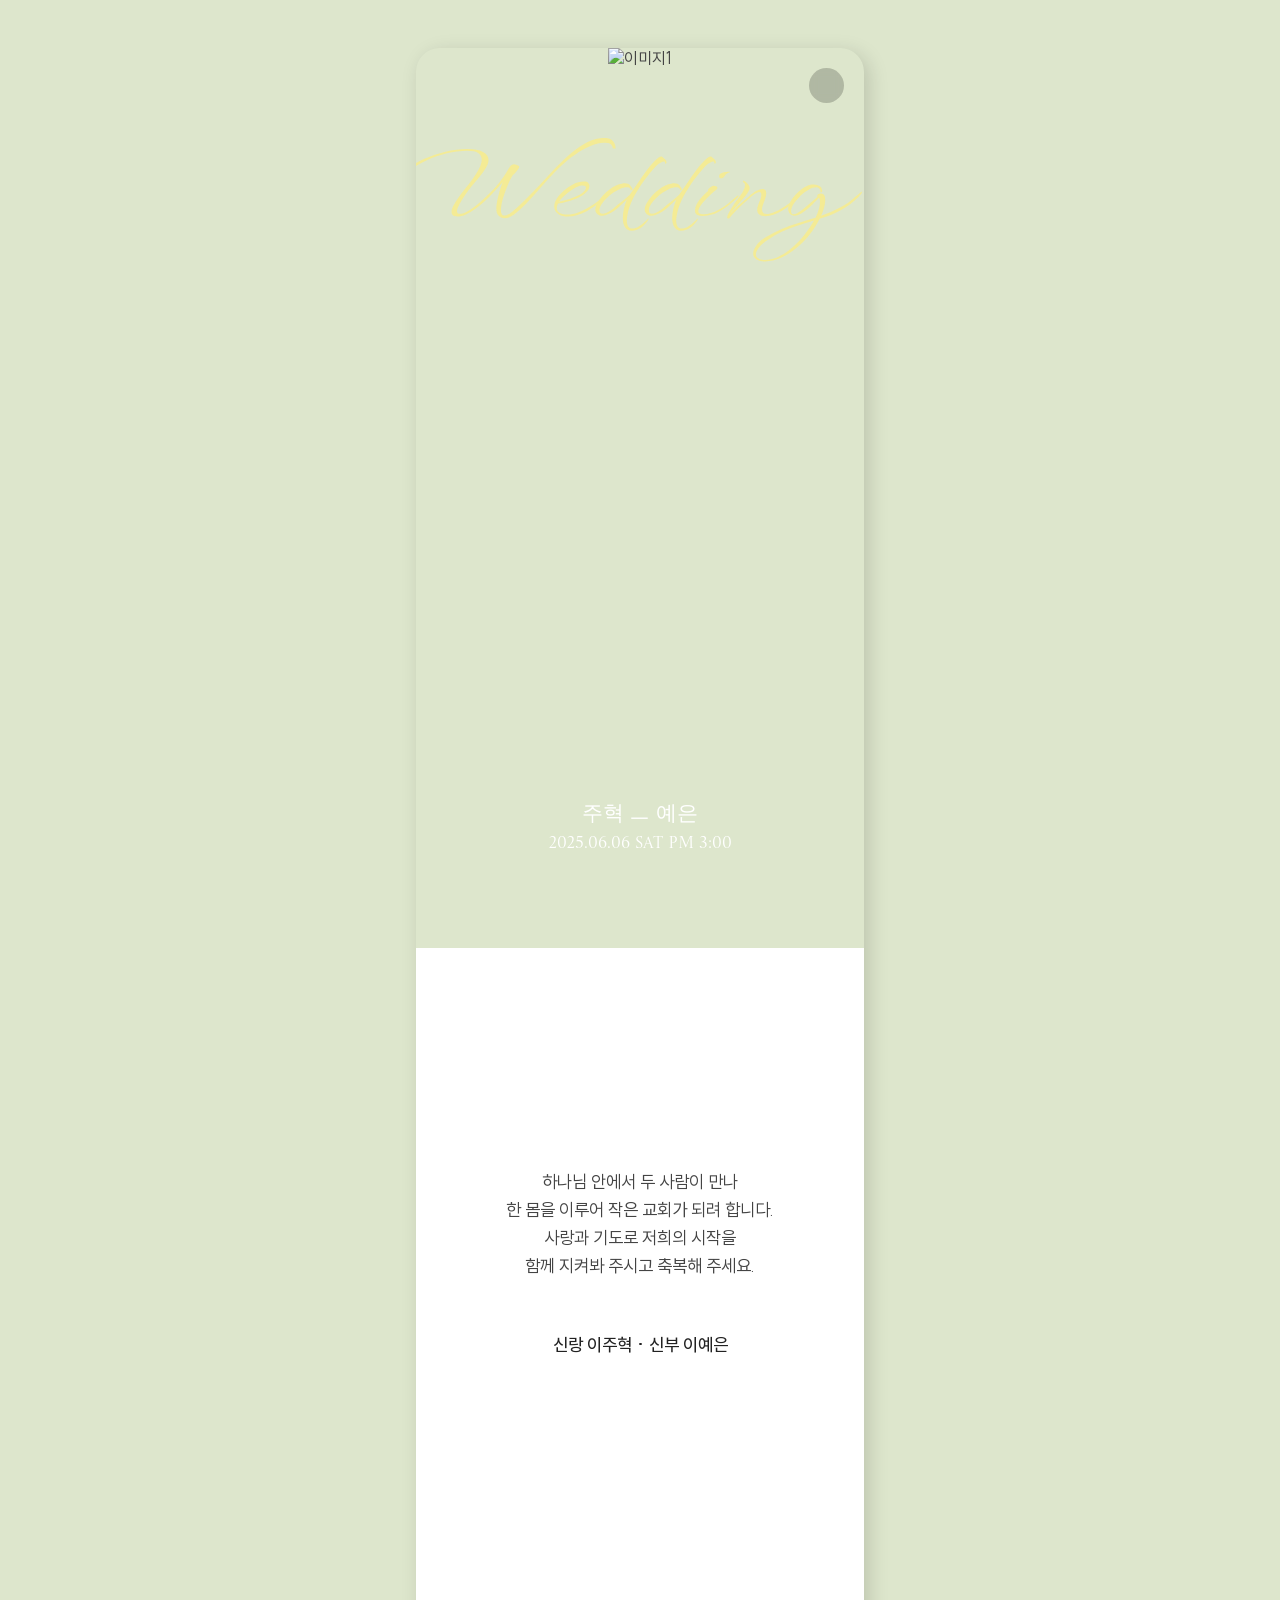
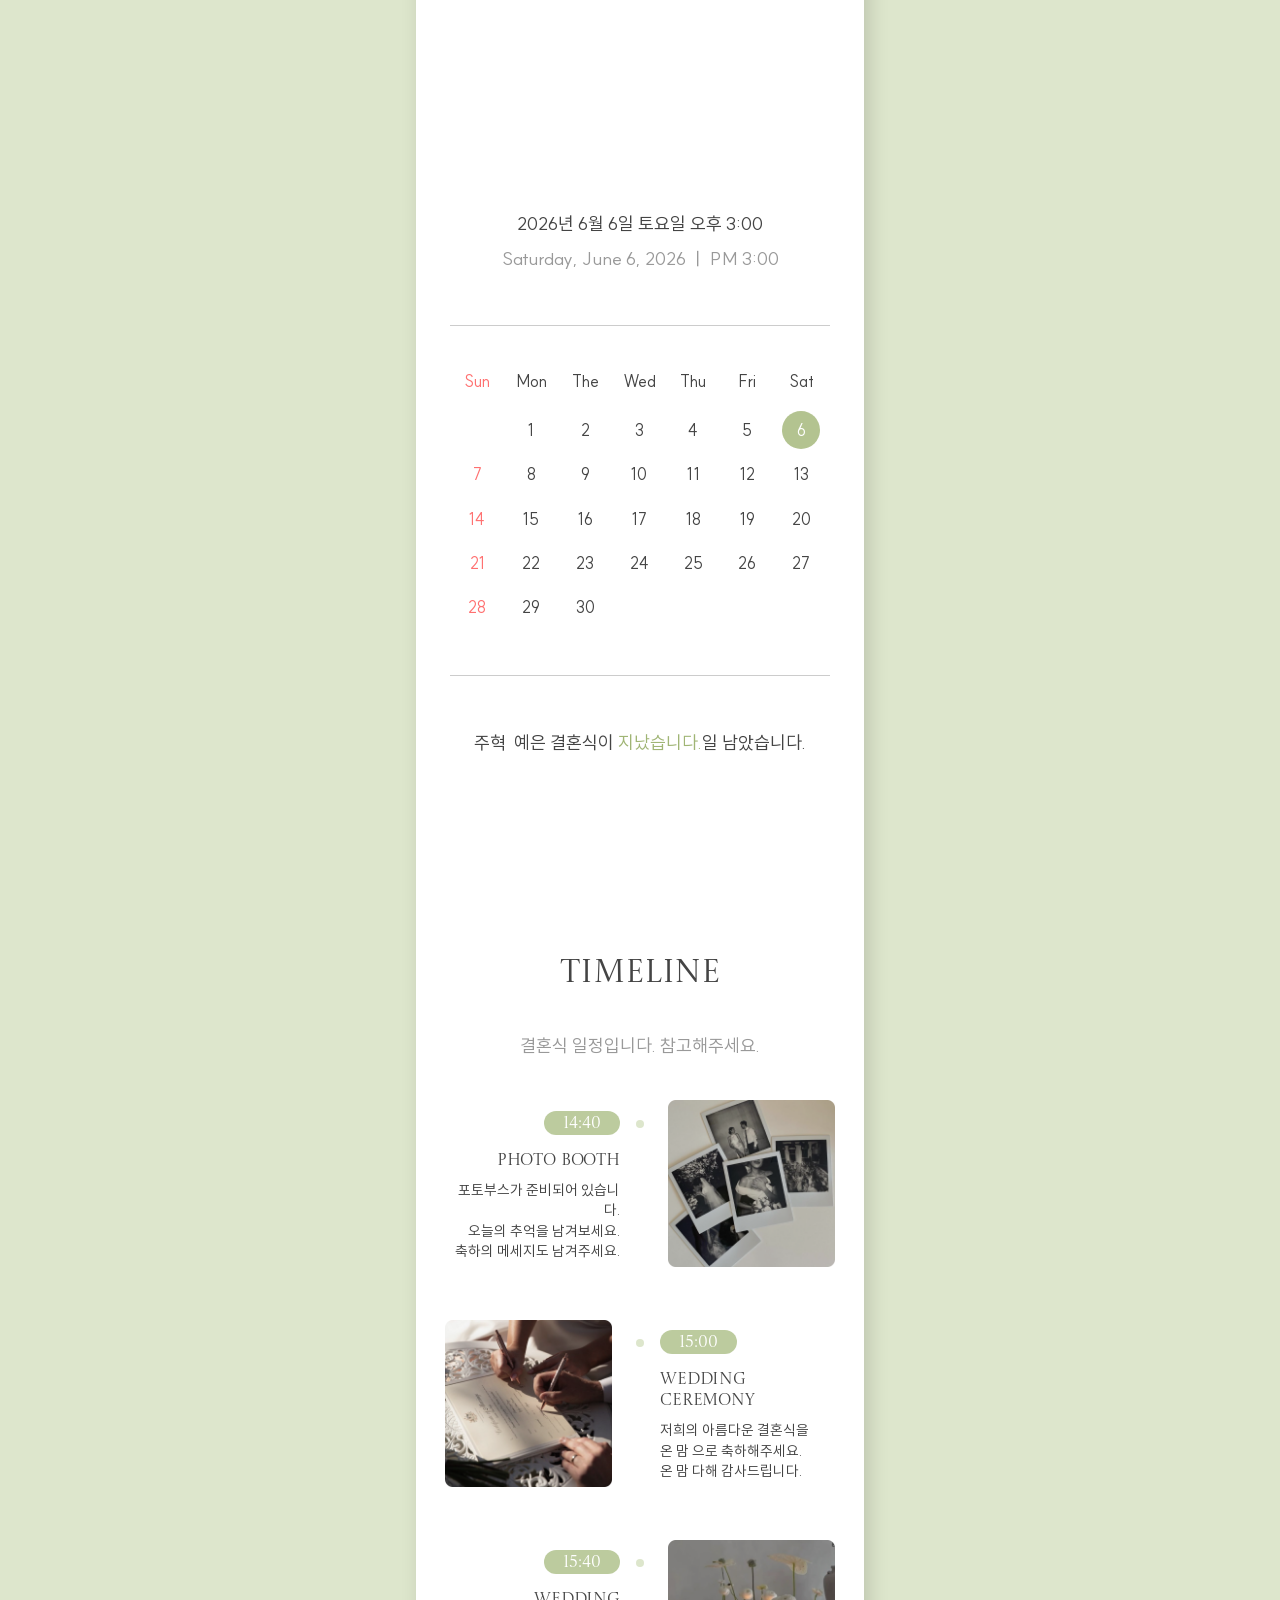
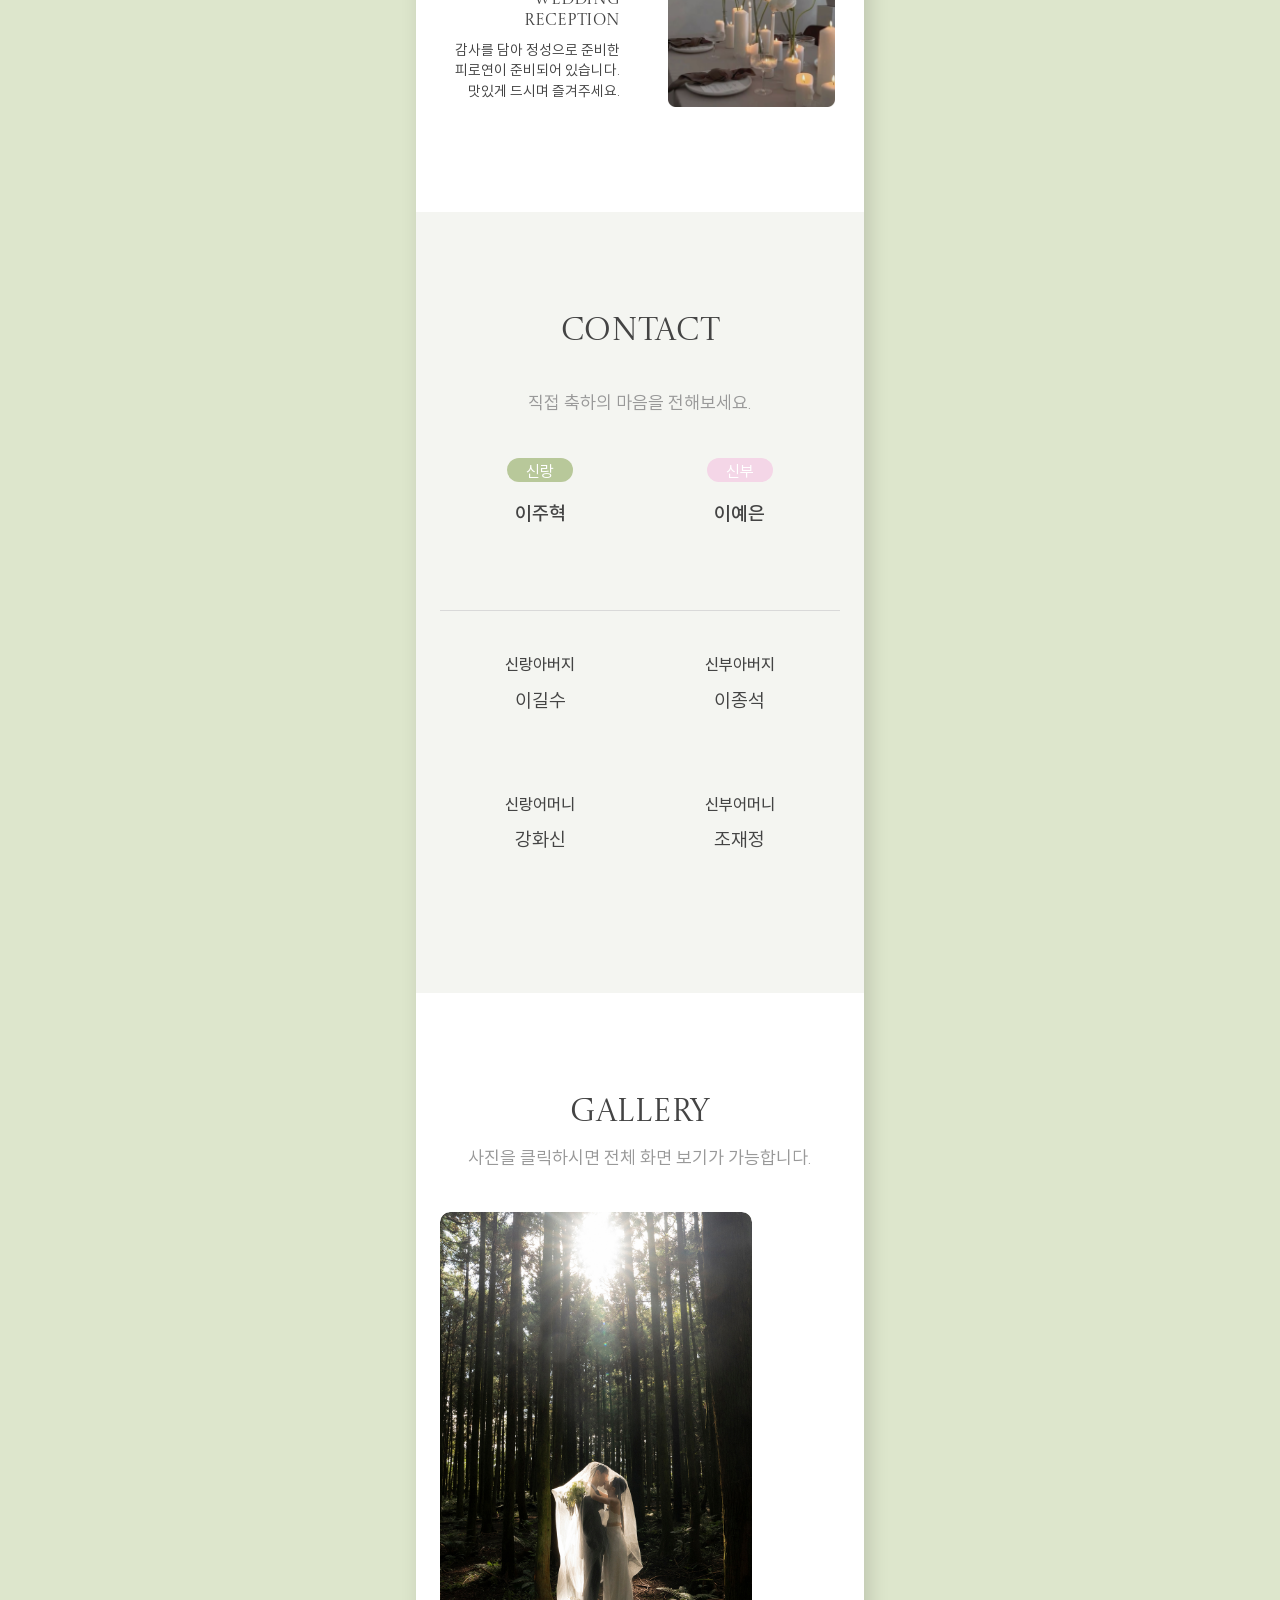
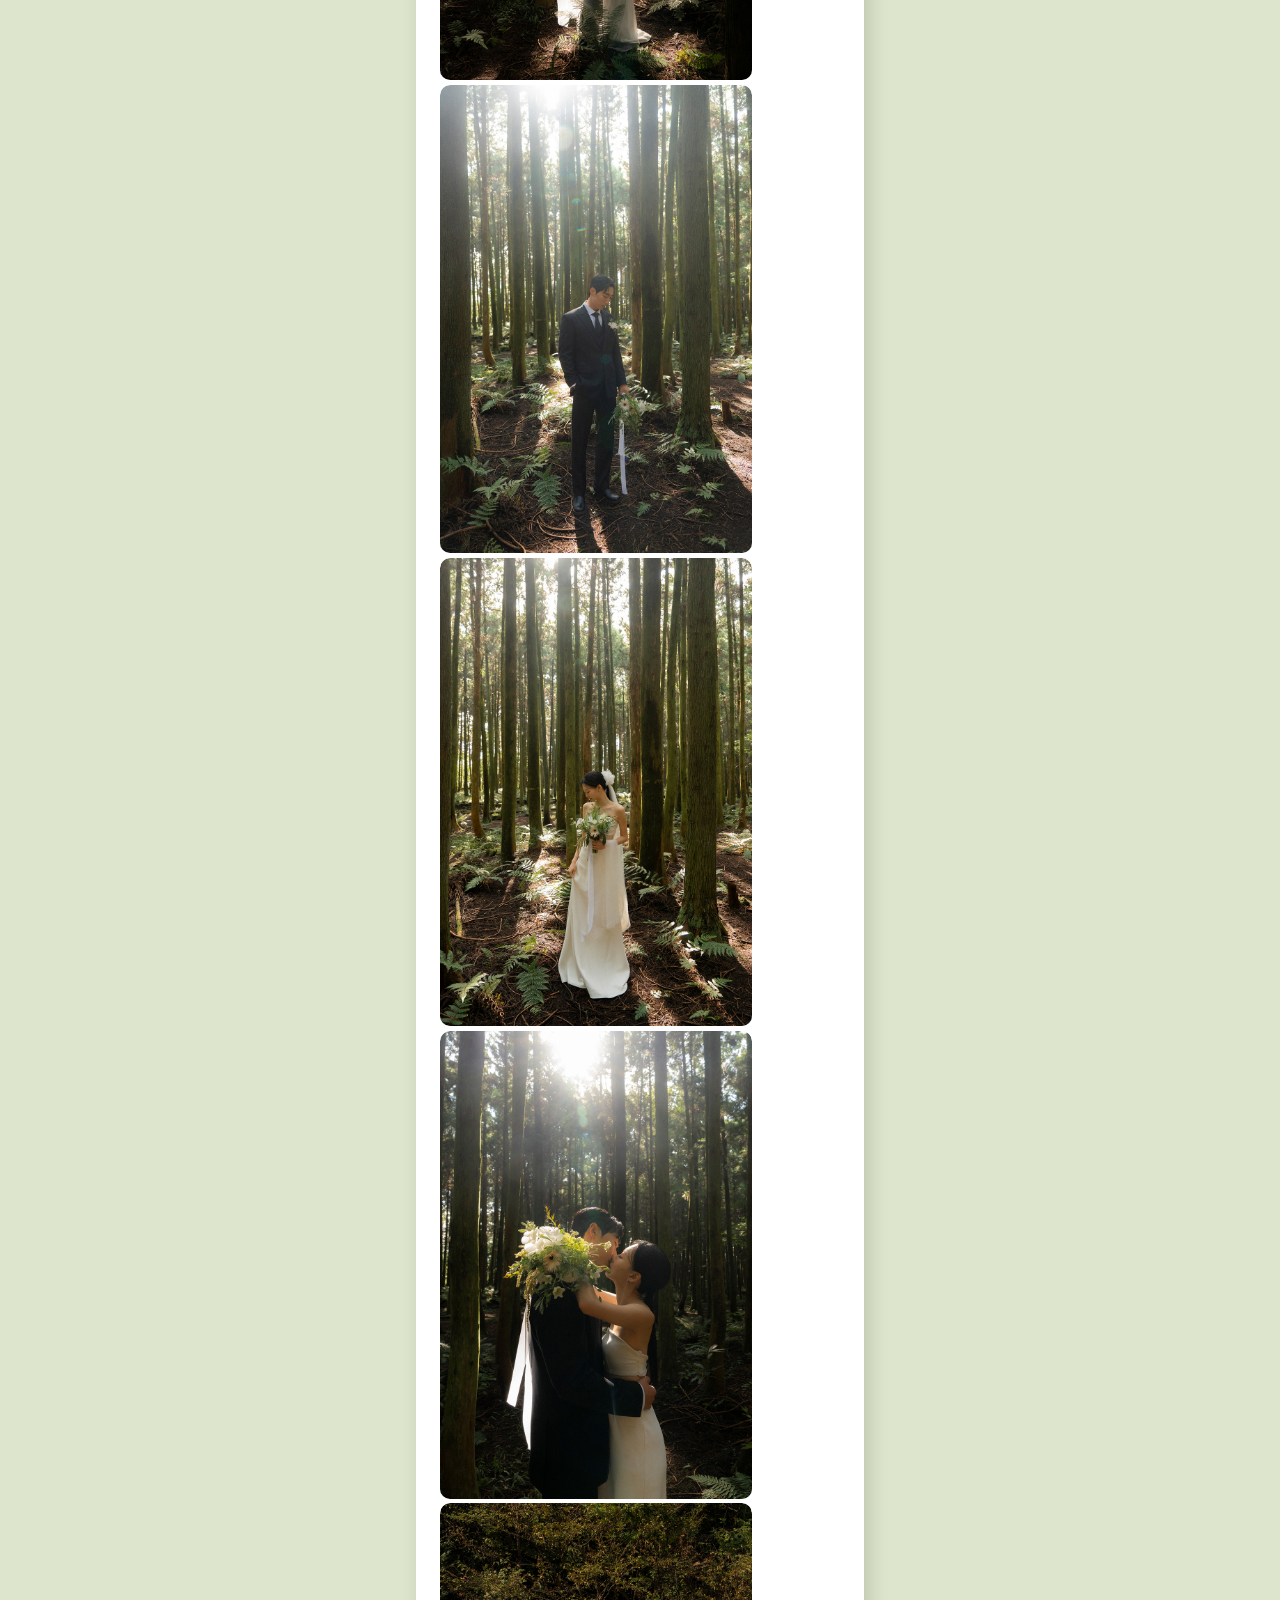
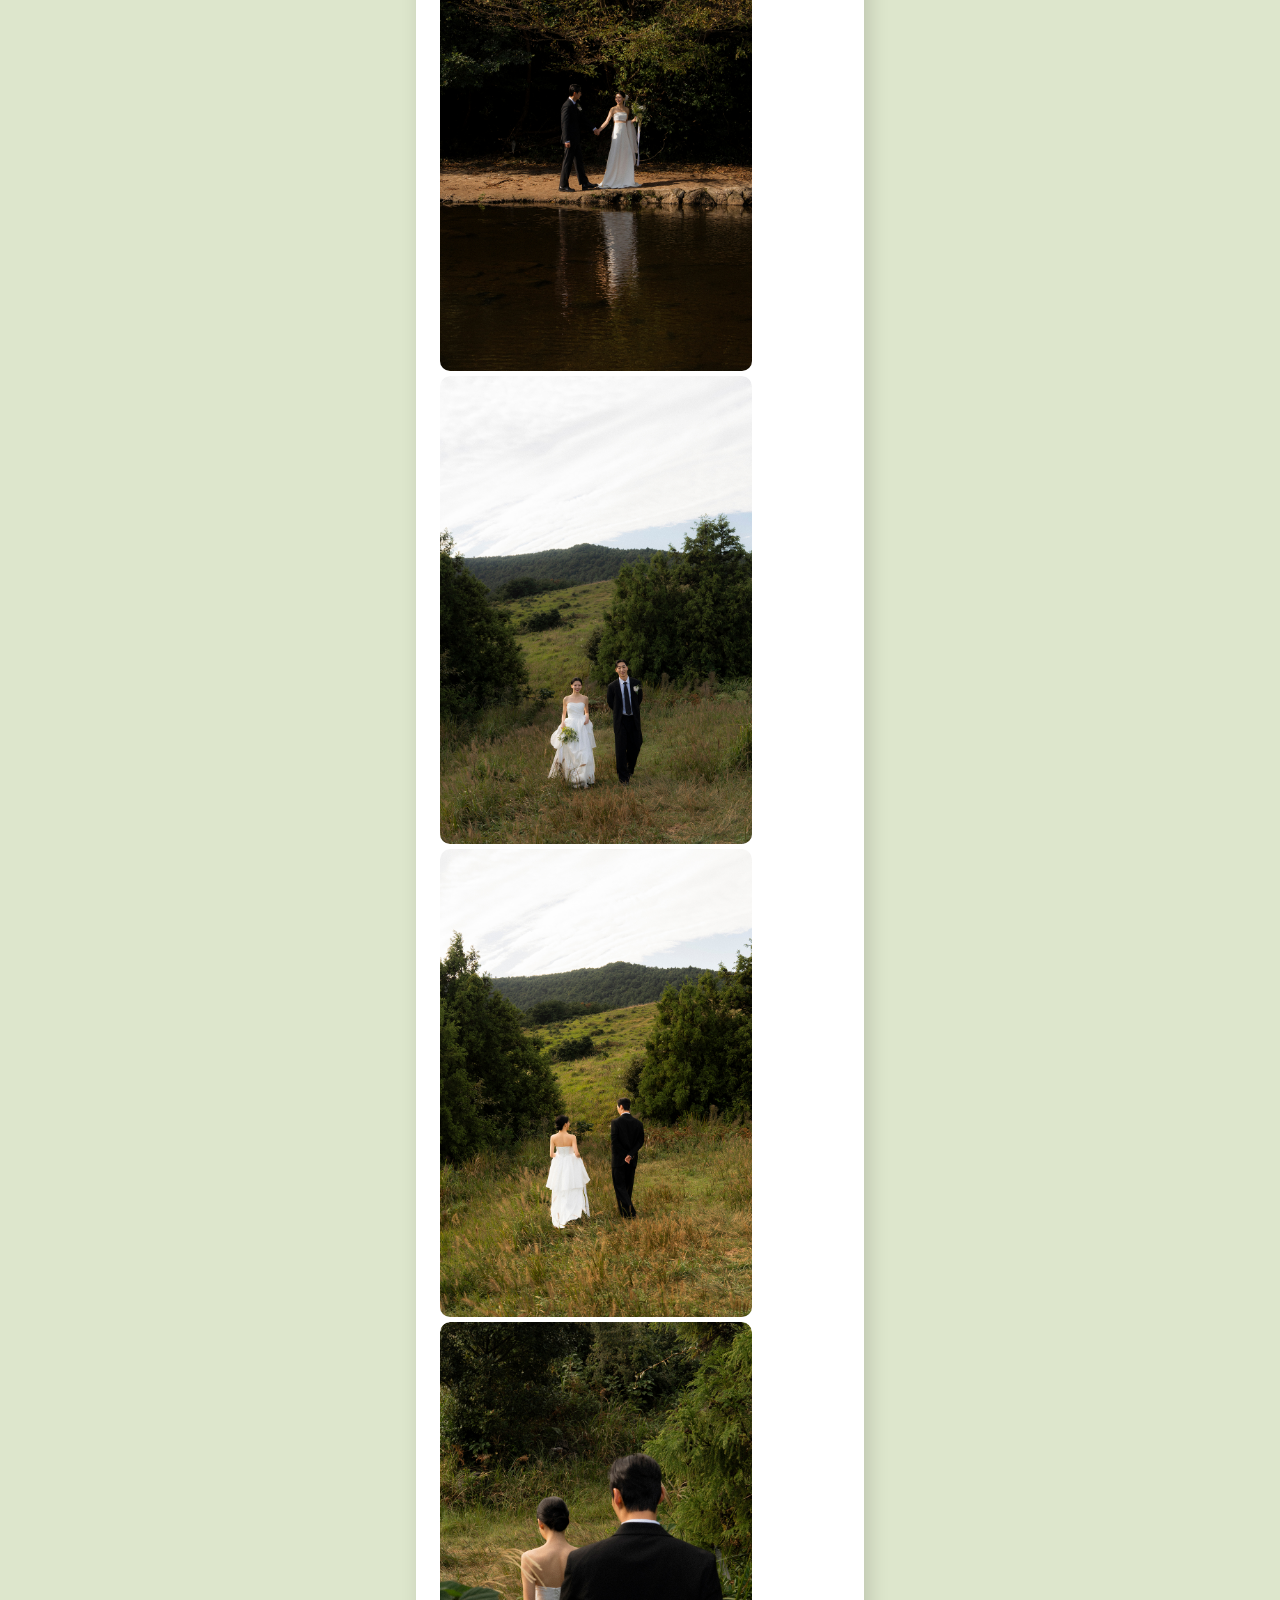
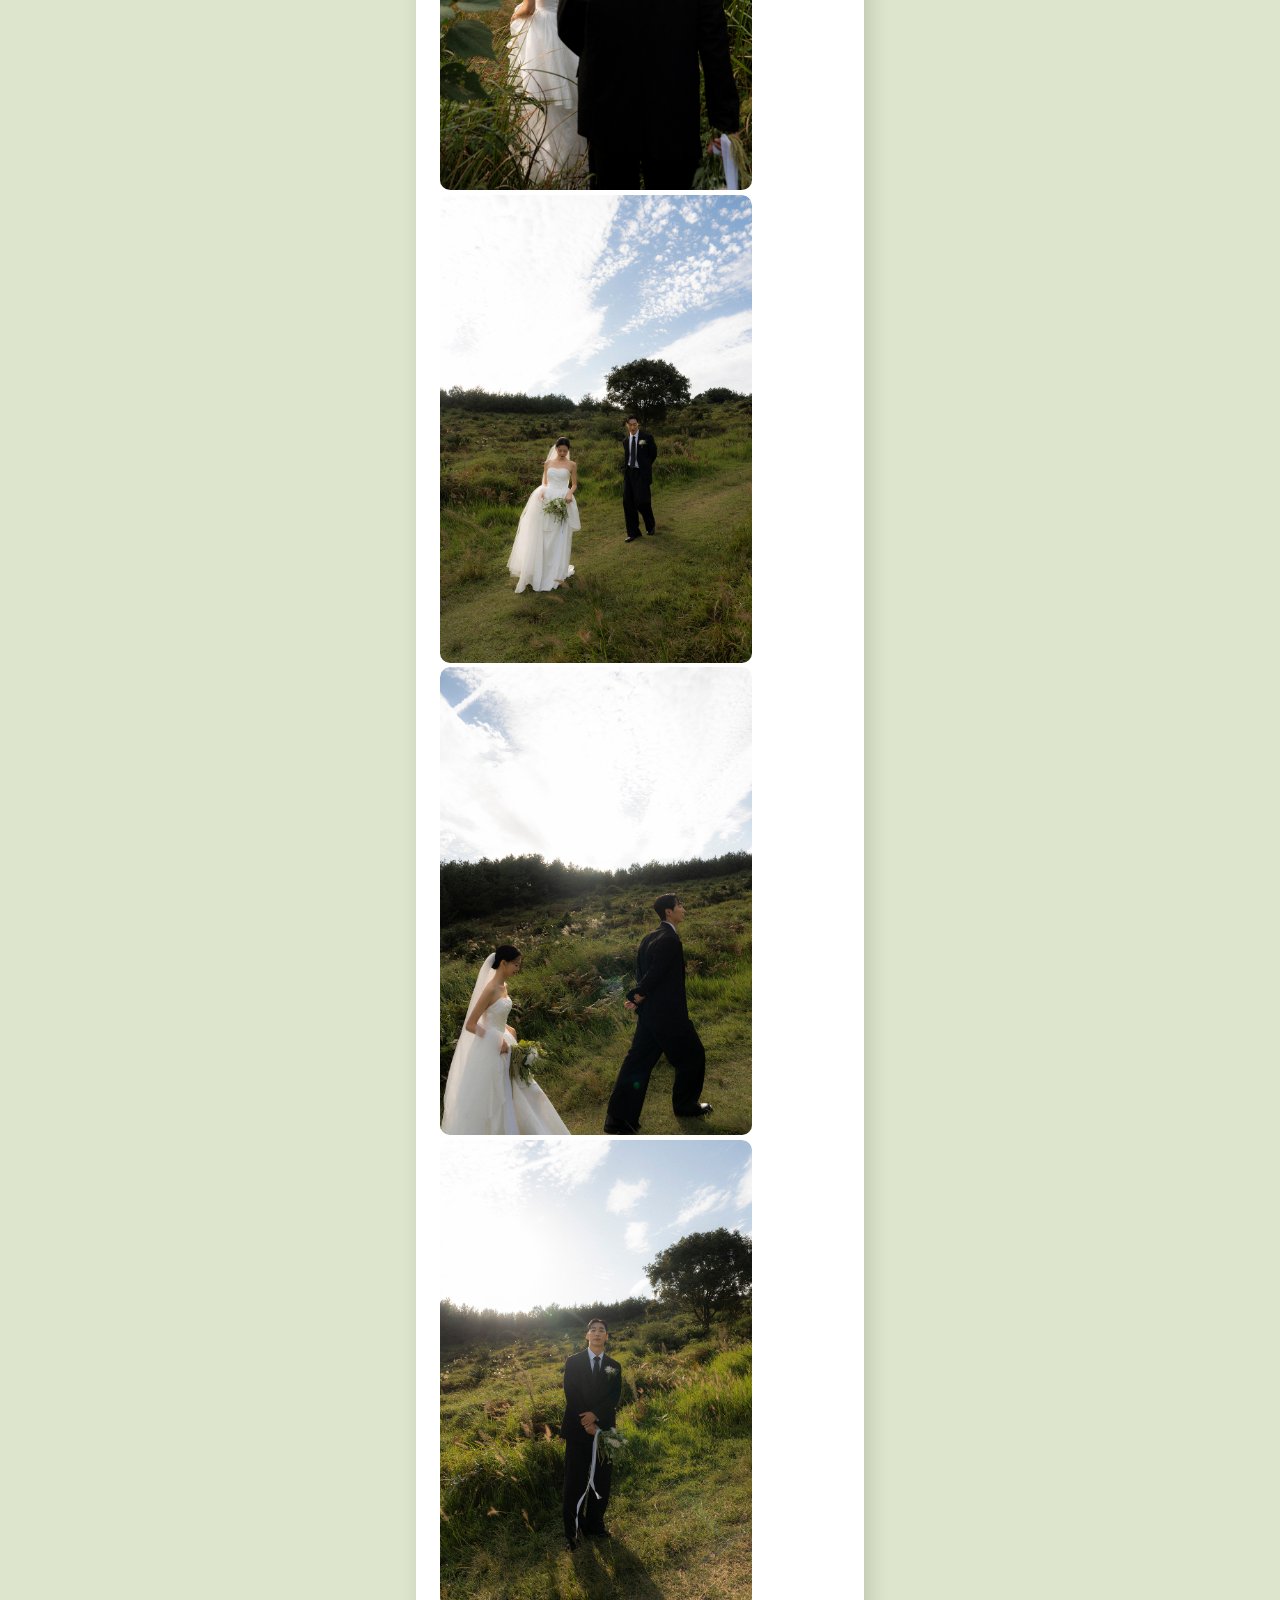
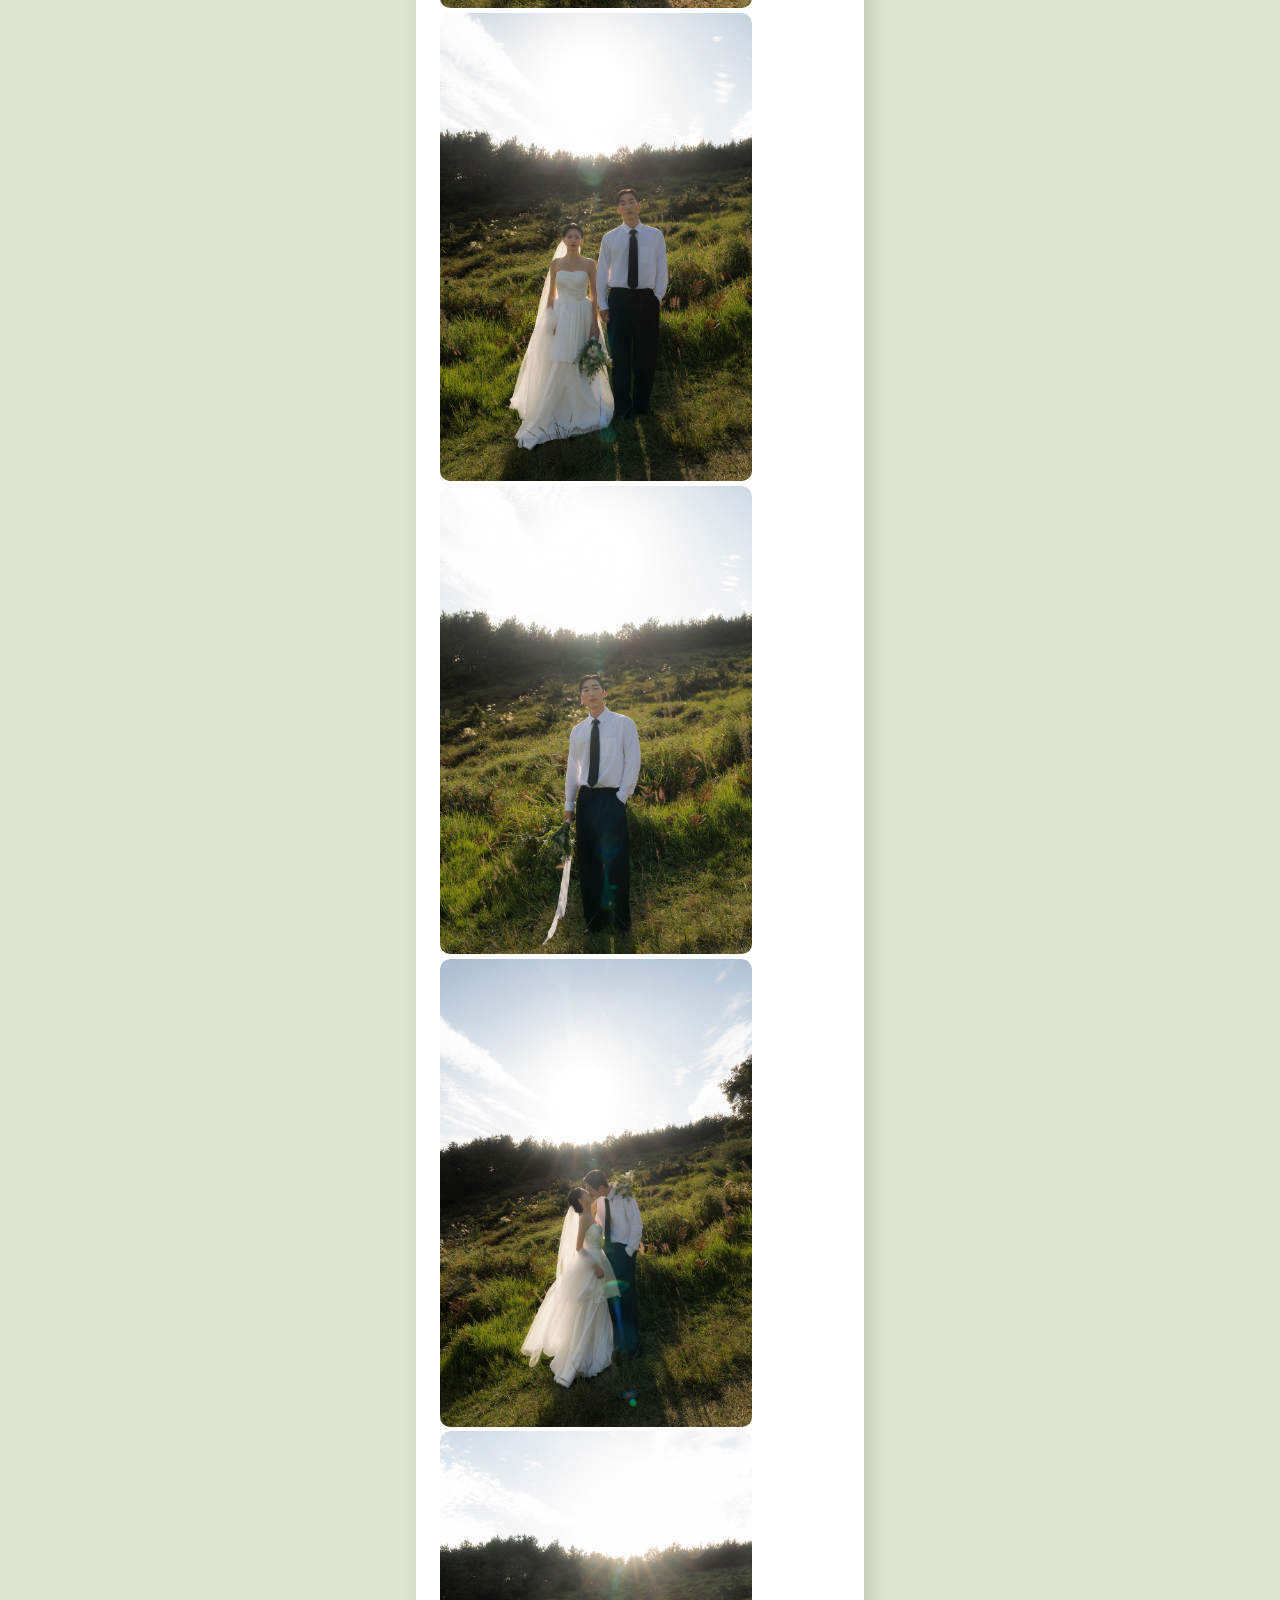
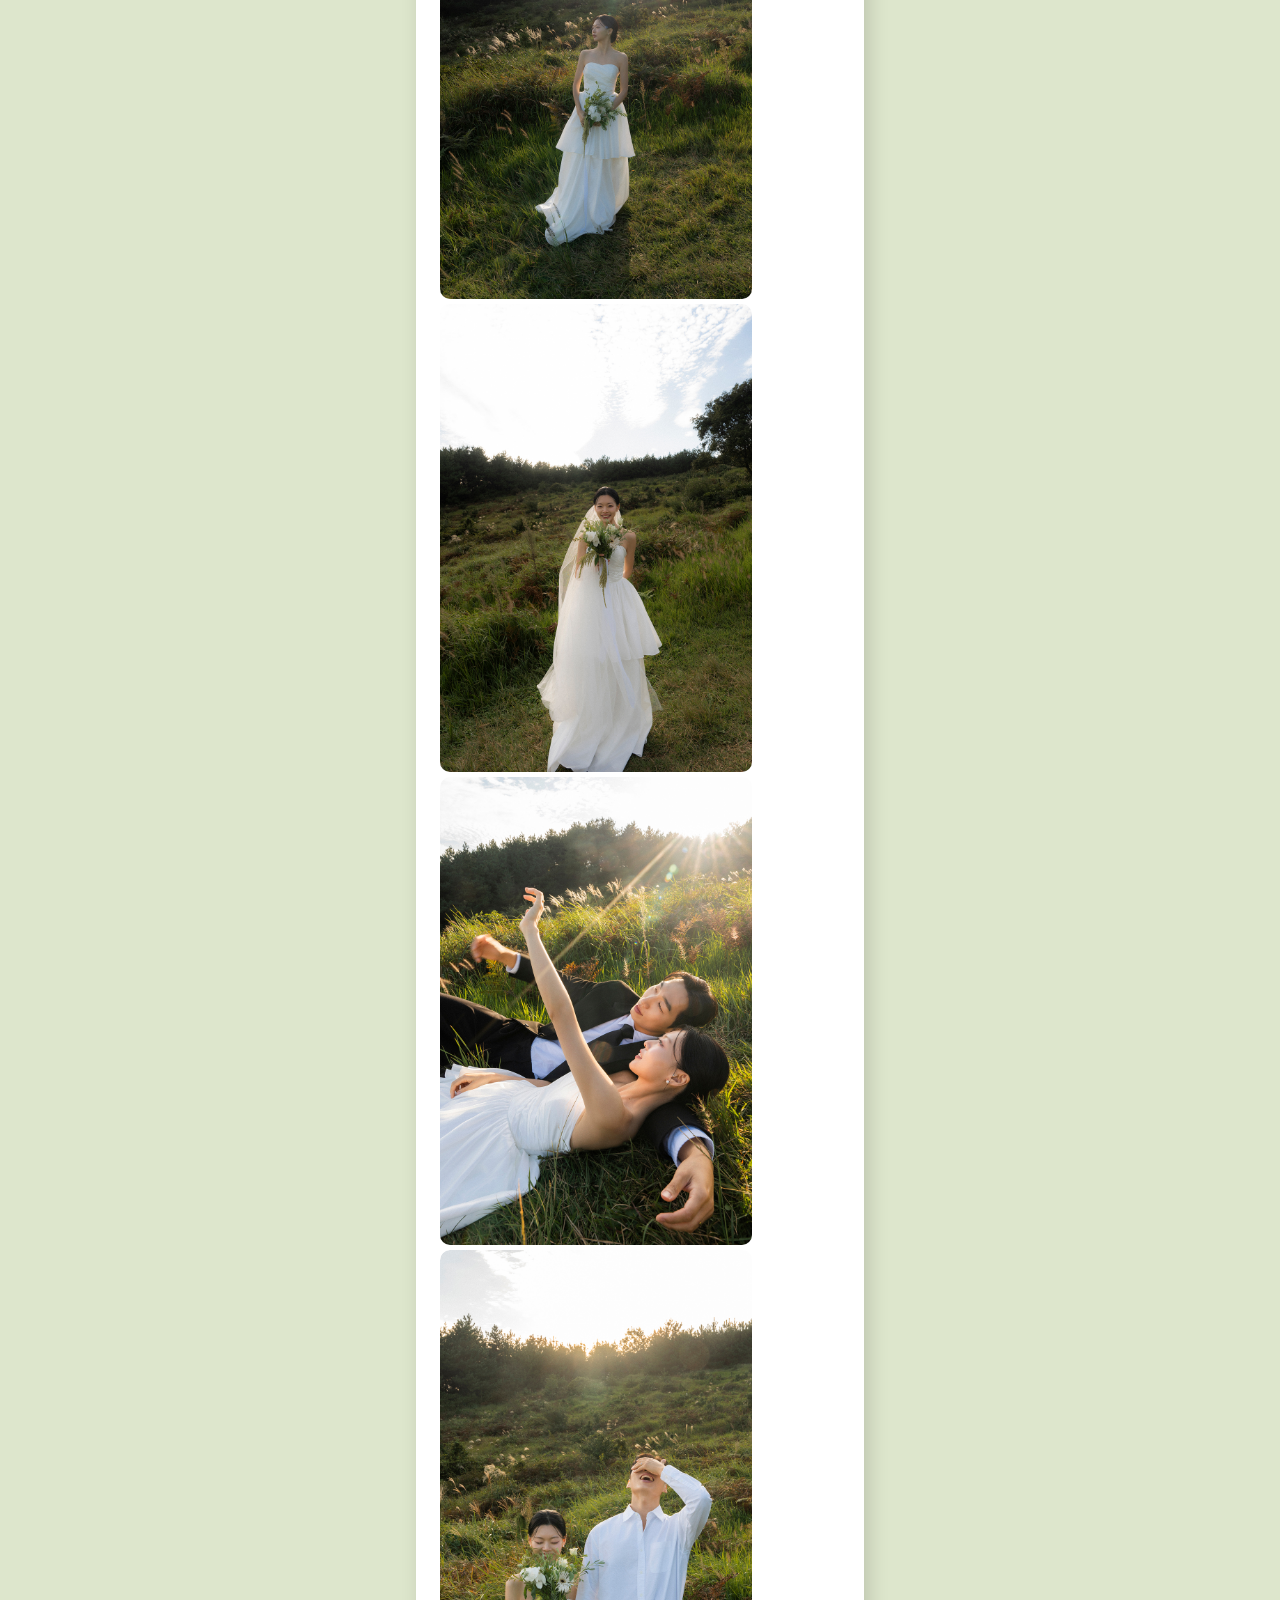
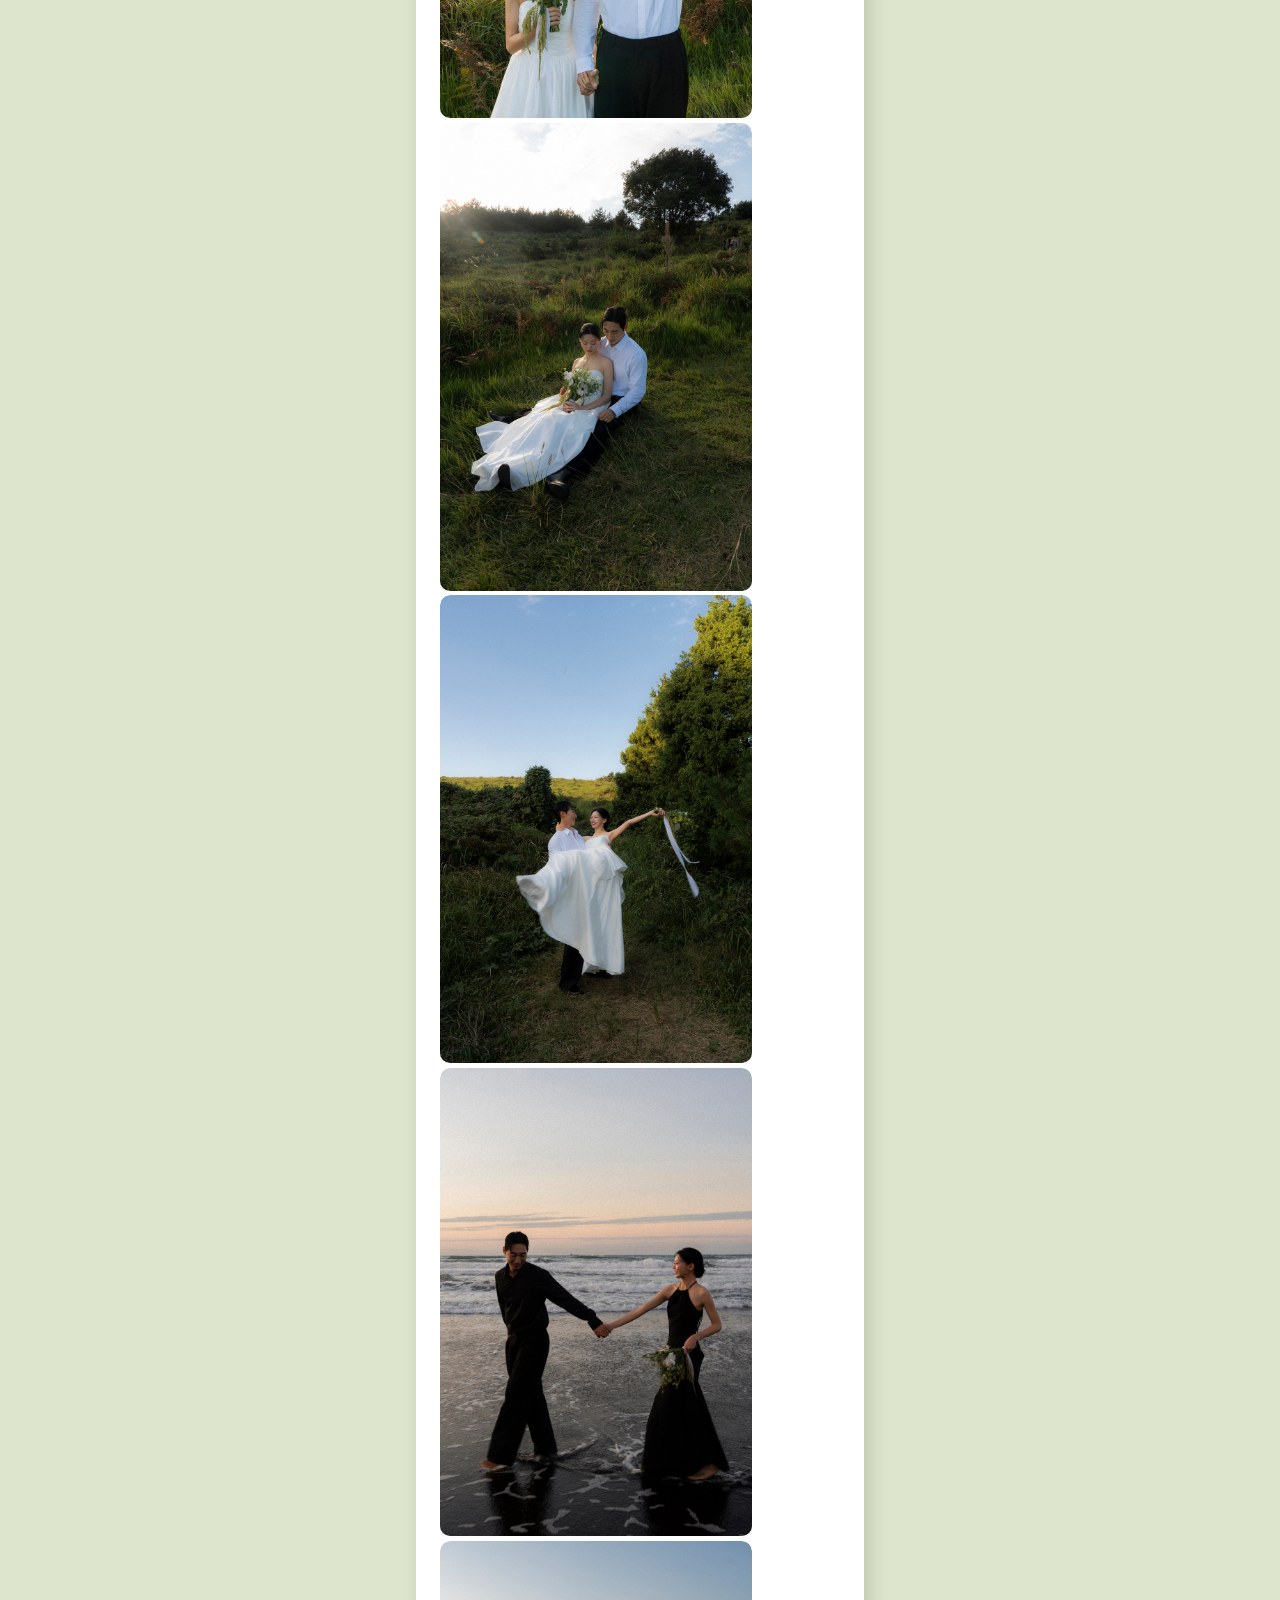
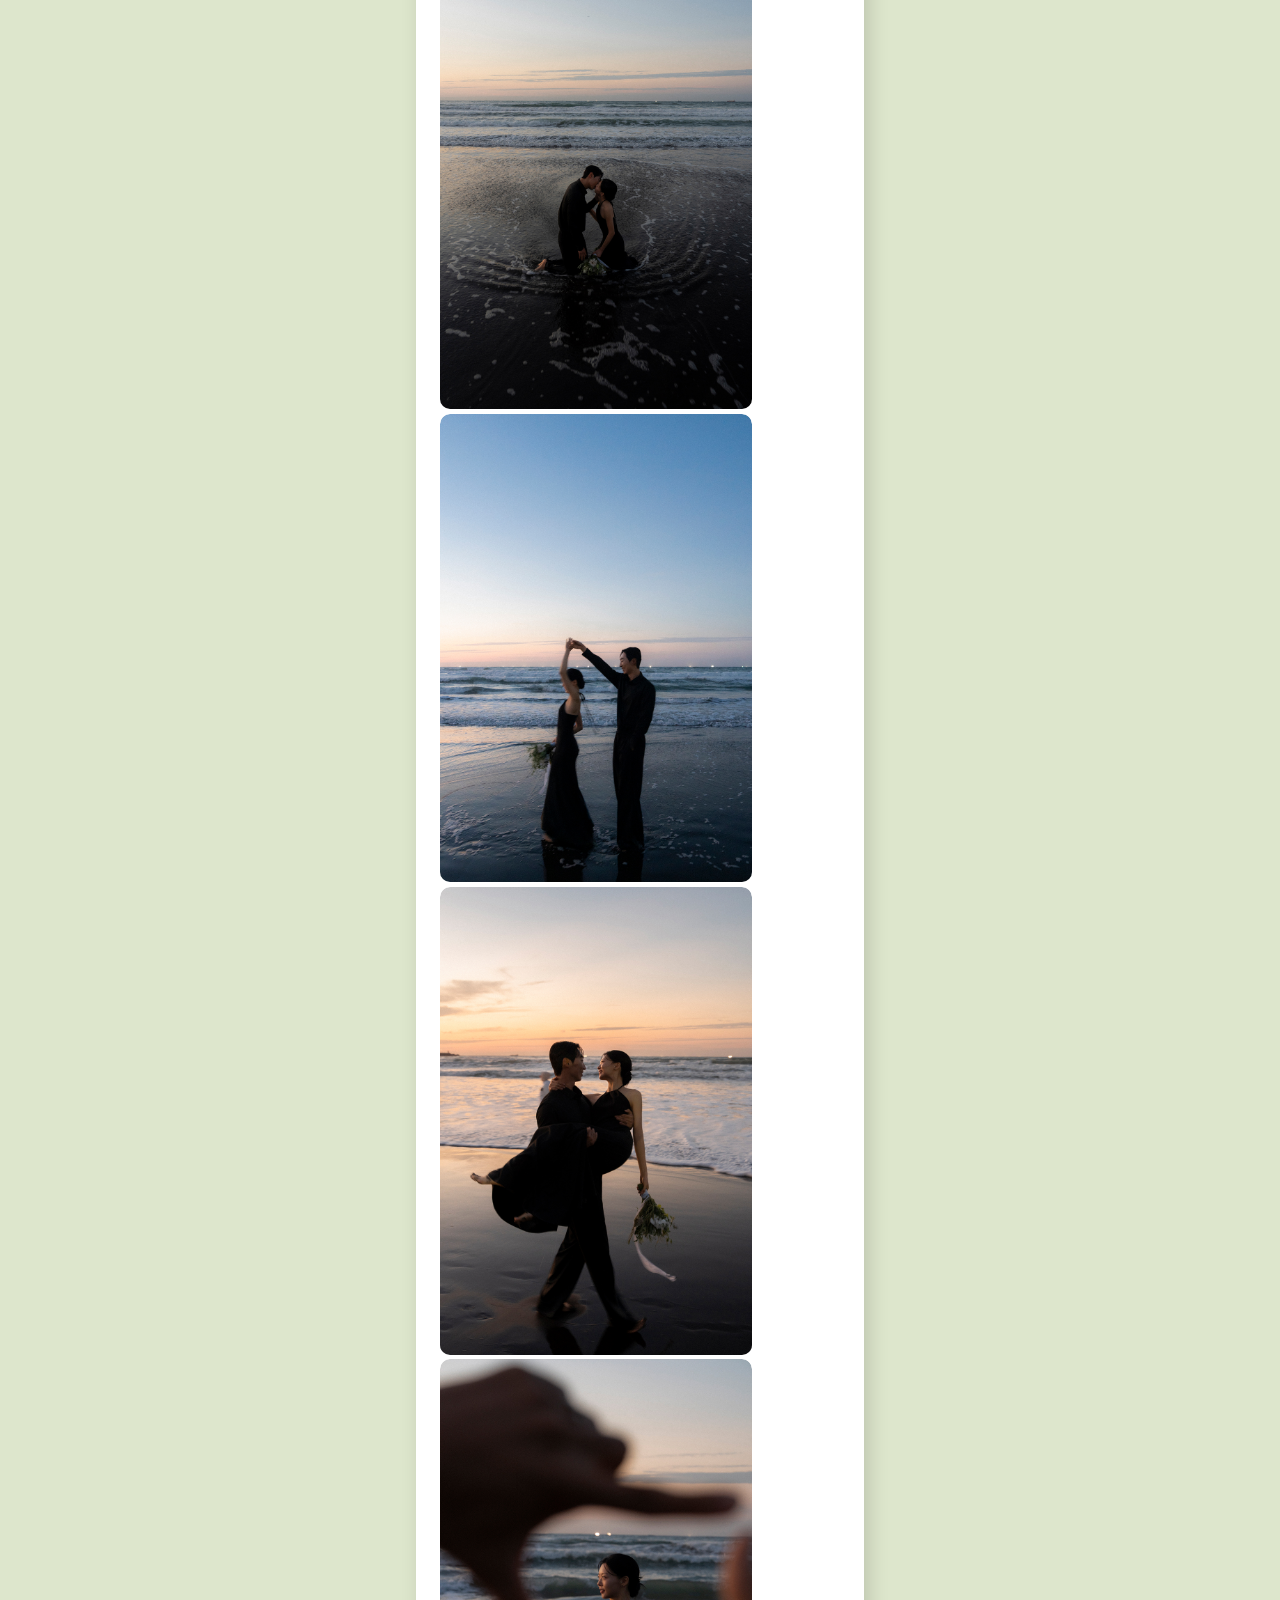
==== commit 3b28f559: "작업 6" ====
--- a/JHYE-letter.html
+++ b/JHYE-letter.html
@@ -4,6 +4,11 @@
     <meta charset="UTF-8">
     <meta name="viewport" content="width=device-width, initial-scale=1.0, maximum-scale=1.0, user-scalable=no">
     <title></title>
+    <meta property="og:type" content="website">
+    <meta property="og:title" content="신랑 이주혁 & 신부 이예은 모바일 청첩장">
+    <meta property="og:description" content="2026년 6월 6일 오후 3시, 더파티움 안양">
+    <!-- <meta property="og:image" content="https://도메인주소.com/img/kakao_thumb.jpg"> -->
+    <!-- <meta property="og:url" content="https://도메인주소.com"> -->
     <link rel="preconnect" href="https://fonts.googleapis.com">
     <link rel="preconnect" href="https://fonts.gstatic.com" crossorigin>
     <link rel="stylesheet" href="https://fonts.googleapis.com/css2?family=Castoro+Titling&family=Noto+Sans+KR:wght@100;200;300;400;500;600;700;800;900&family=Noto+Serif+Display:ital,wght@0,100..900;1,100..900&family=Noto+Serif+KR:wght@200..900&family=Playfair+Display:ital,wght@0,400..900;1,400..900&family=WindSong:wght@400;500&display=swap">
@@ -11,7 +16,7 @@
     <link rel="stylesheet" href="./css/sakura.css">
     <link rel="stylesheet" href="./css/reset.css">
     <link rel="stylesheet" href="./css/common.css">
-    <link rel="stylesheet" href="https://cdnjs.cloudflare.com/ajax/libs/font-awesome/6.4.0/css/all.min.css">
+    <link rel="stylesheet" href="https://cdnjs.cloudflare.com/ajax/libs/font-awesome/7.0.0/css/all.min.css">
     <link rel="stylesheet" href="https://cdn.jsdelivr.net/npm/swiper@12/swiper-bundle.min.css">
     <link rel="stylesheet" href="https://unpkg.com/aos@2.3.1/dist/aos.css" >
 
@@ -393,57 +398,87 @@
                             </li>
                             <li class="swiper-slide gallery_item">
                                 <a href="javascript:;" class="swiper_btn">
-                                    <img src="./img/gallery10.jpg">
-                                </a>
-                            </li>
-                            <li class="swiper-slide gallery_item">
-                                <a href="javascript:;" class="swiper_btn">
-                                    <img src="./img/gallery11.jpg">
-                                </a>
-                            </li>
-                            <li class="swiper-slide gallery_item">
-                                <a href="javascript:;" class="swiper_btn">
-                                    <img src="./img/gallery12.jpg">
-                                </a>
-                            </li>
-                            <li class="swiper-slide gallery_item">
-                                <a href="javascript:;" class="swiper_btn">
-                                    <img src="./img/gallery13.jpg">
-                                </a>
-                            </li>
-                            <li class="swiper-slide gallery_item">
-                                <a href="javascript:;" class="swiper_btn">
-                                    <img src="./img/gallery14.jpg">
-                                </a>
-                            </li>
-                            <li class="swiper-slide gallery_item">
-                                <a href="javascript:;" class="swiper_btn">
-                                    <img src="./img/gallery15.jpg">
-                                </a>
-                            </li>
-                            <li class="swiper-slide gallery_item">
-                                <a href="javascript:;" class="swiper_btn">
-                                    <img src="./img/gallery16.jpg">
-                                </a>
-                            </li>
-                            <li class="swiper-slide gallery_item">
-                                <a href="javascript:;" class="swiper_btn">
-                                    <img src="./img/gallery17.jpg">
-                                </a>
-                            </li>
-                            <li class="swiper-slide gallery_item">
-                                <a href="javascript:;" class="swiper_btn">
-                                    <img src="./img/gallery18.jpg">
-                                </a>
-                            </li>
-                            <li class="swiper-slide gallery_item">
-                                <a href="javascript:;" class="swiper_btn">
-                                    <img src="./img/gallery19.jpg">
-                                </a>
-                            </li>
-                            <li class="swiper-slide gallery_item">
-                                <a href="javascript:;" class="swiper_btn">
-                                    <img src="./img/gallery20.jpg">
+                                    <img src="./img/gal10.jpg">
+                                </a>
+                            </li>
+                            <li class="swiper-slide gallery_item">
+                                <a href="javascript:;" class="swiper_btn">
+                                    <img src="./img/gal11.jpg">
+                                </a>
+                            </li>
+                            <li class="swiper-slide gallery_item">
+                                <a href="javascript:;" class="swiper_btn">
+                                    <img src="./img/gal12.jpg">
+                                </a>
+                            </li>
+                            <li class="swiper-slide gallery_item">
+                                <a href="javascript:;" class="swiper_btn">
+                                    <img src="./img/gal13.jpg">
+                                </a>
+                            </li>
+                            <li class="swiper-slide gallery_item">
+                                <a href="javascript:;" class="swiper_btn">
+                                    <img src="./img/gal14.jpg">
+                                </a>
+                            </li>
+                            <li class="swiper-slide gallery_item">
+                                <a href="javascript:;" class="swiper_btn">
+                                    <img src="./img/gal15.jpg">
+                                </a>
+                            </li>
+                            <li class="swiper-slide gallery_item">
+                                <a href="javascript:;" class="swiper_btn">
+                                    <img src="./img/gal15-1.jpg">
+                                </a>
+                            </li>
+                            <li class="swiper-slide gallery_item">
+                                <a href="javascript:;" class="swiper_btn">
+                                    <img src="./img/gal16.jpg">
+                                </a>
+                            </li>
+                            <li class="swiper-slide gallery_item">
+                                <a href="javascript:;" class="swiper_btn">
+                                    <img src="./img/gal17.jpg">
+                                </a>
+                            </li>
+                            <li class="swiper-slide gallery_item">
+                                <a href="javascript:;" class="swiper_btn">
+                                    <img src="./img/gal18.jpg">
+                                </a>
+                            </li>
+                            <li class="swiper-slide gallery_item">
+                                <a href="javascript:;" class="swiper_btn">
+                                    <img src="./img/gal19.jpg">
+                                </a>
+                            </li>
+                            <li class="swiper-slide gallery_item">
+                                <a href="javascript:;" class="swiper_btn">
+                                    <img src="./img/gal20.jpg">
+                                </a>
+                            </li>
+                            <li class="swiper-slide gallery_item">
+                                <a href="javascript:;" class="swiper_btn">
+                                    <img src="./img/gal21.jpg">
+                                </a>
+                            </li>
+                            <li class="swiper-slide gallery_item">
+                                <a href="javascript:;" class="swiper_btn">
+                                    <img src="./img/gal22.jpg">
+                                </a>
+                            </li>
+                            <li class="swiper-slide gallery_item">
+                                <a href="javascript:;" class="swiper_btn">
+                                    <img src="./img/gal23.jpg">
+                                </a>
+                            </li>
+                            <li class="swiper-slide gallery_item">
+                                <a href="javascript:;" class="swiper_btn">
+                                    <img src="./img/gal24.jpg">
+                                </a>
+                            </li>
+                            <li class="swiper-slide gallery_item">
+                                <a href="javascript:;" class="swiper_btn">
+                                    <img src="./img/gal26.jpg">
                                 </a>
                             </li>
                             
@@ -467,7 +502,7 @@
                     </p>
                     <p class="disc_sub" data-aos="fade-up" data-aos-delay="300">경기 안양시 동안구 시민대로 311 금강스마트빌딩
                         <button title="복사하기" class="location_btn btn--copy" data-copy="경기 안양시 동안구 시민대로 311 금강스마트빌딩 7층">
-                            <i class="fa-regular fa-copy"></i>
+                            <i class="fa-solid fa-copy"></i>
                         </button>
                     </p>
                     <div class="map" data-aos="fade-up">
@@ -493,19 +528,19 @@
                             }).render();
                         </script>
                     </div>
-                    <div class="btn_wrap btn_wrap02" data-aos="fade-up">
-                        <a href="https://tmap.life/2296d997" target="_blank" title="T맵 열기" class="location_btn location_btn--white btn--link">
-                            <img src="./img/location_btn_icon_t.svg" class="btn_icon btn_icon01">
+                    <div class="btn_wrap btn_wrap02">
+                        <a href="javascript:void(0);" id="btn-tmap" class="location_btn location_btn--white btn--link" data-aos="fade-up">
+                            <img src="./img/location_btn_icon_t.svg" class="btn_icon btn_icon01" >
                             <span class="btn_txt">T맵</span>
                         </a>
-                        
-                        <a href="https://map.kakao.com/link/map/더파티움안양,17502787" target="_blank" title="Kakao맵 열기" class="location_btn location_btn--white btn--link">
-                            <img src="./img/kakaomap_logo.svg" class="btn_icon btn_icon02">
+
+                        <a href="javascript:void(0);" id="btn-kakaomap" class="location_btn location_btn--white btn--link" data-aos="fade-up" data-aos-delay="150">
+                            <img src="./img/kakaomap_logo.svg" class="btn_icon btn_icon02" >
                             <span class="btn_txt">카카오맵</span>
                         </a>
-                        
-                        <a href="https://m.map.naver.com/directions/goal.naver?did=36737525&ename=더파티움안양" target="_blank" title="Naver지도 열기" class="location_btn location_btn--white btn--link">
-                            <img src="./img/location_btn_icon_naver.png" class="btn_icon btn_icon03">
+
+                        <a href="javascript:void(0);" id="btn-navermap" class="location_btn location_btn--white btn--link" data-aos="fade-up" data-aos-delay="300">
+                            <img src="./img/location_btn_icon_naver.png" class="btn_icon btn_icon03" >
                             <span class="btn_txt">네이버지도</span>
                         </a>
                     </div>
@@ -598,7 +633,7 @@
                                     </dl>
                                     <button class="present_btn--copy btn--copy" title="groom's side open" data-copy="110-333-313145">
                                         복사하기
-                                        <i class="fa-regular fa-copy"></i>
+                                        <i class="fa-solid fa-copy"></i>
                                     </button>
                                 </div>
                             </li>
@@ -616,7 +651,7 @@
                                     </dl>
                                     <button class="present_btn--copy btn--copy" title="복사하기" data-copy="1005-802-742322">
                                         복사하기
-                                        <i class="fa-regular fa-copy"></i>
+                                        <i class="fa-solid fa-copy"></i>
                                     </button>
                                 </div>
                             </li>
@@ -634,7 +669,7 @@
                                     </dl>
                                     <button class="present_btn--copy btn--copy" title="복사하기" data-copy="9003-2615-1610-7">
                                         복사하기
-                                        <i class="fa-regular fa-copy"></i>
+                                        <i class="fa-solid fa-copy"></i>
                                     </button>
                                 </div>
                             </li>
@@ -660,7 +695,7 @@
                                     </dl>
                                     <button class="present_btn--copy btn--copy" title="복사하기" data-copy="3333-08-255-3756">
                                         복사하기
-                                        <i class="fa-regular fa-copy"></i>
+                                        <i class="fa-solid fa-copy"></i>
                                     </button>
                                 </div>
                             </li>
@@ -678,7 +713,7 @@
                                     </dl>
                                     <button class="present_btn--copy btn--copy" title="복사하기" data-copy="1002-438-131013">
                                         복사하기
-                                        <i class="fa-regular fa-copy"></i>
+                                        <i class="fa-solid fa-copy"></i>
                                     </button>
                                 </div>
                             </li>
@@ -696,7 +731,7 @@
                                     </dl>
                                     <button class="present_btn--copy btn--copy" title="복사하기" data-copy="1002-941-811152">
                                         복사하기
-                                        <i class="fa-regular fa-copy"></i>
+                                        <i class="fa-solid fa-copy"></i>
                                     </button>
                                 </div>
                             </li>
@@ -713,10 +748,43 @@
                 <div class="information">
                     <p class="tit" data-aos="fade-up">Information</p>
                     <p class="disc" data-aos="fade-up" data-aos-delay="150">
-                        하객들이 많아 주차가 복잡합니다.<br>
-                        예상시간 보다 20-30분 일찍 와주시면<br>
-                        결혼식 축하가 원활합니다. 양해 부탁드립니다. 
+                        저희 결혼식의 사전 안내를 드립니다.
                     </p>
+
+                    <div class="swiper infoSwiper">
+                        <div class="swiper-wrapper info_list">
+                            <div class="swiper-slide info_item">
+                                <img src="./img/info_img_01.png">
+                                <div class="info_box">
+                                    <p class="info_tit">주차 안내</p>
+                                    <p class="info_desc">
+                                        주차장은 <span class="point">제1~4주차장</span>까지 운영되오니<br>
+                                        주차 요원의 안내를 따라주세요.<br>
+                                        주차 후 <span class="point">도보 이동</span>이 발생할 수 있으므로<br>
+                                        <span class="point">예식 시작 20~30분 전</span>에 도착하시면<br>
+                                        여유롭게 예식을 즐기실 수 있습니다.<br>
+                                        하객분들의 너그러운 양해 부탁드립니다.
+                                    </p>
+                                </div>
+                            </div>
+                            <div class="swiper-slide info_item">
+                                <img src="./img/info_img_02.png">
+                                <div class="info_box">
+                                    <p class="info_tit">포토부스 안내</p>
+                                    <p class="info_desc">
+                                        소중한 날을 함께 기록할 수 있도록<br>
+                                        작은 <span class="point">포토부스</span>를 준비했습니다.<br>
+                                        가족, 친구들과 환한 미소를 남겨주세요.<br>
+                                        <span class="point">한 장은 방명록에</span> 붙여 축복 전해주시고,<br>
+                                        다른 한 장은 <span class="point">추억으로 간직</span>하세요.<br>
+                                        많은 이용 부탁드립니다.
+                                    </p>
+                                </div>
+                            </div>
+                        </div>
+                        <div class="swiper-pagination"></div>
+                    </div>
+                    
                 </div>
             </div>
         </section>
@@ -727,30 +795,40 @@
         <section id="section10" class="section section10">
             <div class="inner">
                 <div class="thank">
-                    <p class="desc">
-                        thank you
+                    <img src="./img/gal25.jpg">
+                    <p class="thank_desc">
+                        " 많은 물도 이 사랑을 끄지 못하겠고,<br>
+                        홍수라도 삼키지 못하나니 "<br>
+                        <i>아가 8:7</i>
                     </p>
                 </div>
             </div>
         </section>
         <!-- e: section10 -->
+
+        <!-- s: footer -->
+        <footer class="footer">
+            <div class="footer_btn_wrap">
+                <a href="javascript:;" class="footer_btn btn--link">
+                    <i class="fa-solid fa-comment"></i>
+                    카카오톡 공유하기
+                </a>
+                <button class="footer_btn btn--copy" title="모바일 청첩장 링크 복사하기" data-copy="">
+                    <i class="fa-solid fa-copy"></i>
+                    모바일 청첩장 링크 복사하기
+                </button>
+            </div>
+
+            <div class="footer_box">
+
+                <i>@yen2hxxy</i>
+            </div>
+        </footer>
+        <!-- e: footer -->
     </main>
     <!-- e: main -->
 
-    <!-- s: footer -->
-    <footer class="footer">
-        <div class="footer_btn_wrap">
-            <a href="javascript:;" class="footer_btn btn--link">카카오톡 공유하기</a>
-            <a href="javascript:;" class="footer_btn btn--copy" data-copy="link Copy">링크 복사하기</a>
-            <a 
-            href="https://www.google.com/calendar/render?action=TEMPLATE&text=예은%20결혼&dates=20260606T150000/20260606T170000&ctz=Asia/Seoul&location=더파티움안양%207층라포레홀."
-            target="_blank" class="footer_btn btn--share">
-                <i class="fa-brands fa-google"></i>
-                <span>구글 캘린더에 일정 추가</span>
-            </a>
-        </div>
-    </footer>
-    <!-- e: footer -->
+
 
     <!-- s: toast copy -->
     <div class="toast" id="toastCopy">
@@ -872,6 +950,7 @@
 <script src="https://cdn.jsdelivr.net/npm/gsap@3.13.0/dist/gsap.min.js"></script>
 <script src="https://cdn.jsdelivr.net/npm/swiper@12/swiper-bundle.min.js"></script>
 <script src="https://unpkg.com/aos@2.3.1/dist/aos.js"></script>
+<!-- <script src="https://t1.kakaocdn.net/kakao_js_sdk/2.7.0/kakao.min.js" integrity="sha384-lLeYYGCBfXQX/6W8p9D3Iu7AnA1F5JJ9S0NqK773I6Q" crossorigin="anonymous"></script> -->
 <script src="./js/sakura.js"></script>
 <script src="./js/common.js"></script>
 
--- a/css/common.css
+++ b/css/common.css
@@ -6,15 +6,15 @@
     width: 100%;
 }
 .bgm_btn {
+    z-index: 9999;
     position: absolute;
     top: 1.25rem; /* 20px */
     right: 1.25rem; /* 20px */
-    z-index: 9999;
+    display: flex;
+    align-items: center;
+    justify-content: center;
     width: 35px;
     height: 35px;
-    display: flex;
-    align-items: center;
-    justify-content: center;
     background: rgba(0,0,0,0.2);
     backdrop-filter: blur(4px);
     border-radius: 50%;
@@ -31,8 +31,8 @@
     width: 2px;
     background: #ffffff;
     border-radius: 3px;
+    transform-origin: bottom;
     animation: eq 1.1s infinite ease-in-out;
-    transform-origin: bottom;
 }
 .eq-bars span:nth-child(1) { animation-delay: 0.3s; }
 .eq-bars span:nth-child(2) { animation-delay: 0.35s; }
@@ -63,14 +63,13 @@
 .section .tit {
     margin-bottom: 2.37rem;;
     font-family: 'Castoro Titling';
+    font-size: 2rem;
     letter-spacing: -0.02rem;
-    font-size: 2rem;
-    color: #242424;
 }
 .section .disc {
     margin: 0.7rem 0 2.7rem;
     font-size: 1.125rem;
-    color: #757474; 
+    color: #999; 
 }
 
 
@@ -88,13 +87,13 @@
 }
 /* 벚꽃 캔버스 스타일 */
 #sakura_canvas {
+    z-index: 2; 
     position: absolute;
     top: 0;
     left: 0;
     width: 100%;
     height: 100%;
     pointer-events: none; 
-    z-index: 2; 
 }
 .section01 .img_box {
     width: 100%;
@@ -121,12 +120,12 @@
     animation: bgdimm 1s ease-out 2.9s forwards;
 }
 @keyframes  bgdimm {
-    100% {opacity: 0;}   
+    100% {opacity: 0; visibility: hidden;}   
 }
 .section01 .text_box__top {
     position: absolute;
+    left: 50%;
     bottom: 93px;
-    left: 50%;
     width: 100%;
     padding: 0 1.5rem;
     color: #fff;
@@ -196,14 +195,14 @@
 .section01 .desc {
     margin-top: 557px;
     font-family: 'Jeju Myeongjo';
+    font-size: 1.3rem;
     font-weight: 100;
-    font-size: 1.3rem;
 }
 .section01 .date {
     margin-top: 8px;
     font-family: 'Castoro Titling';
+    font-size: 1rem;
     font-weight: 100;
-    font-size: 1rem;
 }
 /* e: section01 */
 
@@ -214,10 +213,10 @@
 }
 .section02 .icon {
     position: relative;
+    width: 40px;
+    height: 50px;
     margin: 0 auto 70px;
     text-align: center;
-    width: 40px;
-    height: 50px;
 }
 .section02 .icon.aos-animate::before {
     content: "";
@@ -246,20 +245,20 @@
 }
 
 .section02 .desc {
-    font-weight: 200;
     font-size: 1.1rem;
     line-height: 1.6;
 }
 .section02 .name {
     margin-top: 50px;
-    font-weight: 400;
     font-size: 1.1rem;
+    font-weight: 500;
     line-height: 1.6;
+    color: #222;
 }
 .section02 .img_box {
+    width: 100%;
+    height: 168px;
     margin: 5.25rem 0 8rem;
-    width: 100%;
-    height: 168px;
     background-image: url('../img/section02.jpg');
     background-attachment: fixed;
     background-size: contain;
@@ -278,15 +277,15 @@
 }
 .section02 .calendar_date {
     font-family: 'Castoro Titling';
+    font-size: 2rem;
     letter-spacing: -0.02rem;
-    font-size: 2rem;
-    color: #242424;
+    color: #444;
 }
 .section02 .calendar_sub-date {
     margin: 2rem 0 0;
     /* font-family: 'Jeju Myeongjo'; */
     font-size: 1.125rem;
-    color: #242424;
+    color: #444;
 }
 .section02 .calendar_sub-date.en {
     margin: 0.7rem 0 2.37rem;
@@ -294,8 +293,8 @@
     /* font-family: "Playfair Display", serif; */
     /* font-family: 'Castoro Titling'; */
     /* font-family: "Noto Serif Display", serif; */
+    font-size: 1.125rem;
     text-transform: none;
-    font-size: 1.125rem;
     color: #999;
 }
 /* .section02 .calendar hr {
@@ -305,12 +304,12 @@
 }
 */
 .section02 .calendar_table {
+    display: block;
     width: 95%;
-    display: block;
+    margin: 55px auto;
+    padding: 45px 0;
+    table-layout: fixed;
     border-collapse: collapse;
-    table-layout: fixed;
-    padding: 45px 0;
-    margin: 55px auto;
     border-top:1px solid #ccc;
     border-bottom:1px solid #ccc;
 }
@@ -349,34 +348,13 @@
 .calendar_dday {
     margin-top: 1.7rem;
     font-size: 1.125rem;
-    color: #242424;
+    color: #444;
 }
 .calendar_dday .calendar_count {
     color: rgb(160, 181, 117, 1);
-
-}
-
+}
 /* e: section02 */
 
-/* s: section03 */
-/* .section03 .inner {
-    position: relative;
-}
-.section03 .desc {
-    position: absolute;
-    top: 50%;
-    left: 0;
-    font-size: 20px;
-    line-height: 1.4;
-    transform: translateY(-50%);
-}
-.section03 .img_box {
-    margin: 0 auto;
-    width: 300px;
-    height: 400px;
-    background-color: #f2f2f2;
-} */
-/* e: section03 */
 
 /* s: section04 */
 .section04 {
@@ -445,10 +423,10 @@
 
 .section04 .plan_icon .dot span {
     z-index: 1;
-    display: inline-block;
     position: absolute;
     left: -1.47rem;
     top: 9px;
+    display: inline-block;
     width: 8px;
     height: 8px;
     background-color: rgb(221, 230, 204);
@@ -466,10 +444,10 @@
 }
 .section04 .plan_icon .time {
     display: inline-flex;
+    height: 1.5rem;
     padding: 0 1.2rem;
     font-family: 'Castoro Titling';
     font-size: 1rem;
-    height: 1.5rem;
     line-height: 26px;
     background-color: rgb(160, 181, 117, 0.7);
     border-radius: 50px;
@@ -479,12 +457,10 @@
     text-align: left;
 }
 .section04 .plan_text .plan_tit {
-    font-family: "Noto Serif Display", serif; 
+    margin-bottom: 0.5rem;
     font-family: 'Castoro Titling';
-    font-weight: 200;
-    margin-bottom: 0.5rem;
+    font-size: 1rem;
     letter-spacing: -0.01rem;
-    font-size: 1rem;
 }
 .section04 .plan_text .desc {
     font-size: 0.9rem;
@@ -514,8 +490,8 @@
 }
 .section05 .contact_list.parent {
     flex-wrap: wrap;
+    gap: 2.5rem 3.56rem;
     padding-top: 2.7rem;
-    gap: 2.5rem 3.56rem;
 }
 .section05 .contact_item {
     width: 8.93rem;
@@ -526,15 +502,14 @@
     color: #444444;
 }
 .section05 .contact_item .role.bold {
-        font-weight: 400;
+    font-weight: 500;
 }
 .section05 .contact_item .tag {
     display: inline-flex;
+    height: 1.5rem;
     margin-bottom: 1.2rem;
     padding: 0 1.2rem;
     font-size: 1rem;
-    font-weight: 400;
-    height: 1.5rem;
     line-height: 26px;
     background-color: rgb(160, 181, 117, 0.7);
     border-radius: 50px;
@@ -547,11 +522,10 @@
 .section05 .contact_item .name {
     margin-bottom: 1.25rem;
     font-size: 1.2rem;
-    font-weight: 300;
     color: #444444;
 }
 .section05 .contact_item .name.bold {
-    font-weight: 400;
+    font-weight: 600;
 }
 .section05 .contact_item .contact_icon {
     display: flex;
@@ -583,7 +557,6 @@
     width: 100%;
     height: 100%;
 }
-
 .section06 .gallery_item {
     display: flex;
     align-items: center;
@@ -601,10 +574,10 @@
     overflow: hidden;
 }
 .section06_modal {
+    z-index: 9999;
     position: fixed;
     left: 50%;
     top: 0;
-    z-index: 9999;
     display: none;
 	max-width: 28rem;
     width: 100%;
@@ -649,8 +622,8 @@
 .section06_modal .modal_control_box .swiper-button-prev {
     z-index: 11;
     top: 50%;
+    margin-top: 0;
     color: #444444;
-    margin-top: 0;
     transform: translateY(-50%);
 }
 .section06_modal .modal_control_box .swiper-button-next svg,
@@ -753,7 +726,7 @@
     color: #4c9ddf;
 }
 .section07 .info .bold {
-    font-weight: 400;
+    font-weight: 600;
 }
 .section07 .info_list {
     display: flex;
@@ -772,7 +745,7 @@
     gap: 10px;
     margin-bottom: 1.2rem;
     font-size: 1rem;
-    font-weight: 400;
+    font-weight: 500;
     color: #92a571;
 }
 .section07 .info_desc {
@@ -784,11 +757,13 @@
     margin-right: 8px;
 }
 .section07 .park_list {
-    margin-top: 10px;
+    margin-top: 1rem;
 }
 .section07 .park_list .park_tit {
     display: inline-block;
-    width: 70px;
+    width: 4.2rem;
+    font-weight: 500;
+    color: #222;
 }
 .section07 .park_list li {
     font-size: 0.95rem;
@@ -814,7 +789,7 @@
 }
 .section08 .tit {
     font-size: 1.3rem;
-    font-weight: 400;
+    font-weight: 500;
     color: rgb(44, 78, 54, 0.6);
 }
 .section08 .present_cont.bride {
@@ -877,7 +852,7 @@
     margin-bottom: 1rem;
 }
 .section08 .present_item .present_info .present_role {
-    font-weight: 400;
+    font-weight: 600;
 }
 .section08 .present_item .present_box {
     display: flex;
@@ -891,8 +866,8 @@
     text-align: left;
 }
 .section08 .present_item .present_box .present_bank {
-    margin-bottom: 10px;
-    font-weight: 400;
+    margin-bottom: 0.7rem;
+    font-weight: 500;
     color: #bbb;
 }
 .section08 .present_item .present_btn--copy {
@@ -900,11 +875,10 @@
     align-items: center;
     justify-content: center;
     gap: 8px;
-    padding: 0.7rem 1rem;
-    font-size: 1rem;
-    font-weight: 400;
+    padding: 0.5rem 0.9rem;
+    font-size: 0.9rem;
+    color: #9aae85;
     background-color: rgb(188 204 170 / 50%);
-    color: #9aae85;
     border-radius: 7px;
 }
 /* e: section08 */
@@ -912,30 +886,81 @@
 /* s: section09*/
 .section09 {
     padding: 6.25rem 0 6.25rem;
+    background-color: rgb(212 223 191)
+}
+.section09 .infoSwiper{
+    padding: 10px;
+    width: calc(100% - 20px);
+}
+.section09 .infoSwiper .info_item {
+    padding: 2rem;
     background-color: #fff;
-}
+    border-radius: 10px;
+    box-shadow: 3px 3px 10px rgba(0, 0, 0, 0.22);
+    
+}
+.section09 .infoSwiper .info_item img {
+    border-radius: 10px;
+}
+.section09 .infoSwiper .info_box {
+    margin-top: 1rem;
+}
+.section09 .infoSwiper .info_tit {
+    margin-top: 1rem;
+    font-weight: 500;
+    color: #92a571;
+}
+.section09 .infoSwiper .info_desc {
+    margin-top: 1rem;
+    font-size: 0.925rem;
+    line-height: 1.6;
+    color: #888;
+}
+.section09 .infoSwiper .info_desc .point {
+    position: relative;
+    display: inline-block;
+}
+.section09 .infoSwiper .info_desc .point::before {
+    z-index: -1;
+    content: "";
+    position: absolute;
+    left: -0.5%;
+    top: 50%;
+    width: 101%;
+    height: 80%;
+    transform: translateY(-50%);
+    background-color: rgb(212 223 191 / 60%);
+}
+
 /* e: section09 */
 
 /* s: section10 */
 .section10 {
-    padding: 6.25rem 0 6.25rem;
+    padding: 0 0 6.25rem;
     background-color: #fff;
 }
-.section10 .desc {
-    display: flex;
-    align-items: center;
-    justify-content: center;
-    width: 100%;
-    height: 300px;
-    font-size: 20px;
-    background-color: #f2f2f2;
+.section10 .inner {
+    padding: 0 0;
+}
+.section10 .thank_desc {
+    width: 100%;
+    margin-top: 2rem;
+    font-style: italic;
+    font-size: 0.925rem;
+    line-height: 1.7;
+}
+.section10 .thank_desc i {
+    display: inline-block;
+    margin-top: 0.5rem;
+    font-style: italic;
+    font-size: 0.9rem;
 }
 /* e: section10 */
 
 /* s: footer */
 .footer {
-    padding: 6.25rem 1.5rem 6.25rem;
-    background-color: #f2f2f2;
+    padding: 3.25rem 1.5rem 6.25rem;
+    background-color: #fff;
 }
 .footer_btn_wrap {
     display: flex;
@@ -947,20 +972,30 @@
 .footer .footer_btn {
     display: inline-flex;
     align-items: center;
+    justify-content: center;
     width: 100%;
     height: 3rem;
-    padding: 0 1rem;
-    font-size: 1rem;
-    background-color: rgb(52, 78, 60, 0.5);
+    font-size: 1rem;
+    border-radius: 7px;
+}
+.footer .footer_btn.btn--link {
+    font-weight: 500;
+    background-color: rgb(249 213 35 / 63%)
+}
+.footer .footer_btn.btn--copy {
     color: #fff;
-    border-radius: 7px;
+    background-color: #a0b575;
+}
+.footer .footer_btn.btn--copy i {
+    font-size: 1rem;
 }
 .footer .footer_btn i {
     display: inline-block;
-    margin-right: 8px;
+    font-size: 1.1rem;
+    margin-right: 0.5rem;
 }
 /* e: footer */
 
 .main [data-aos=fade-up] {
-    transform: translate3d(0, 50px, 0);
+    transform: translate3d(0, 4.375rem, 0);
 }
